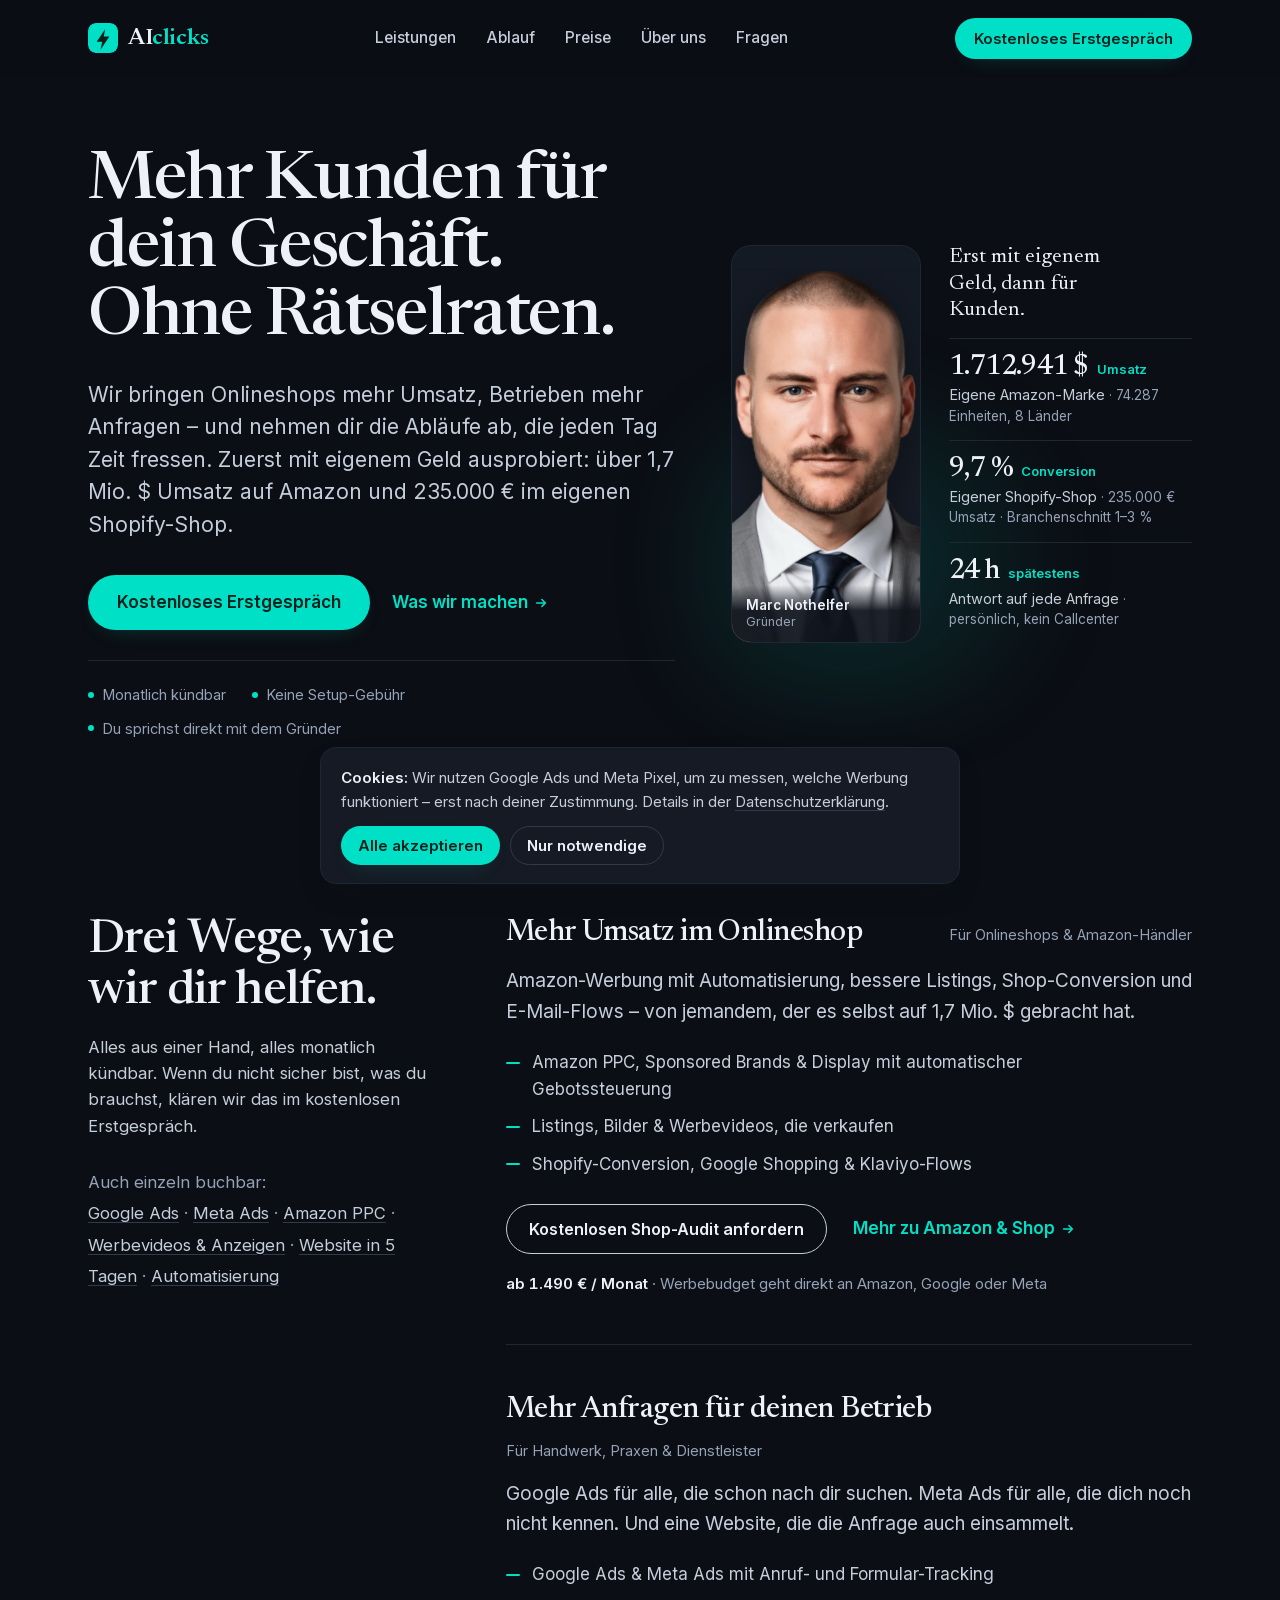
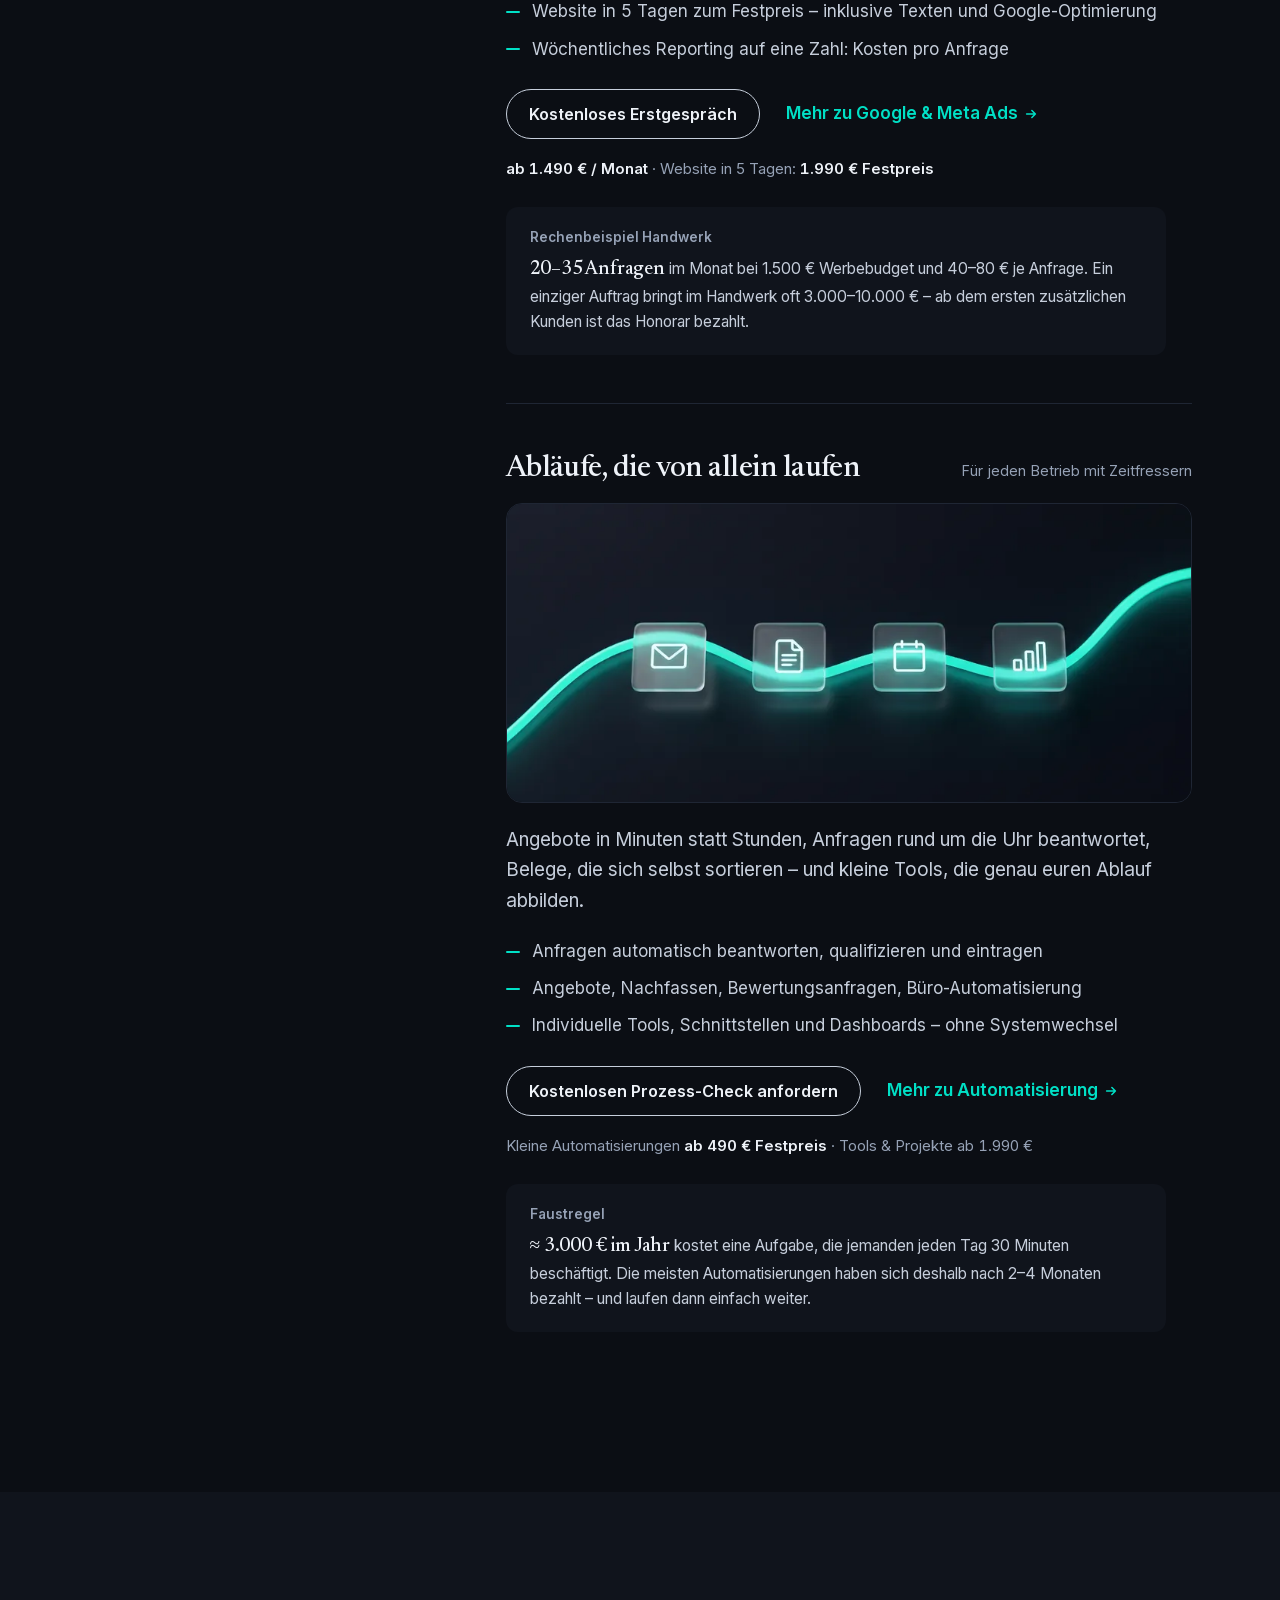
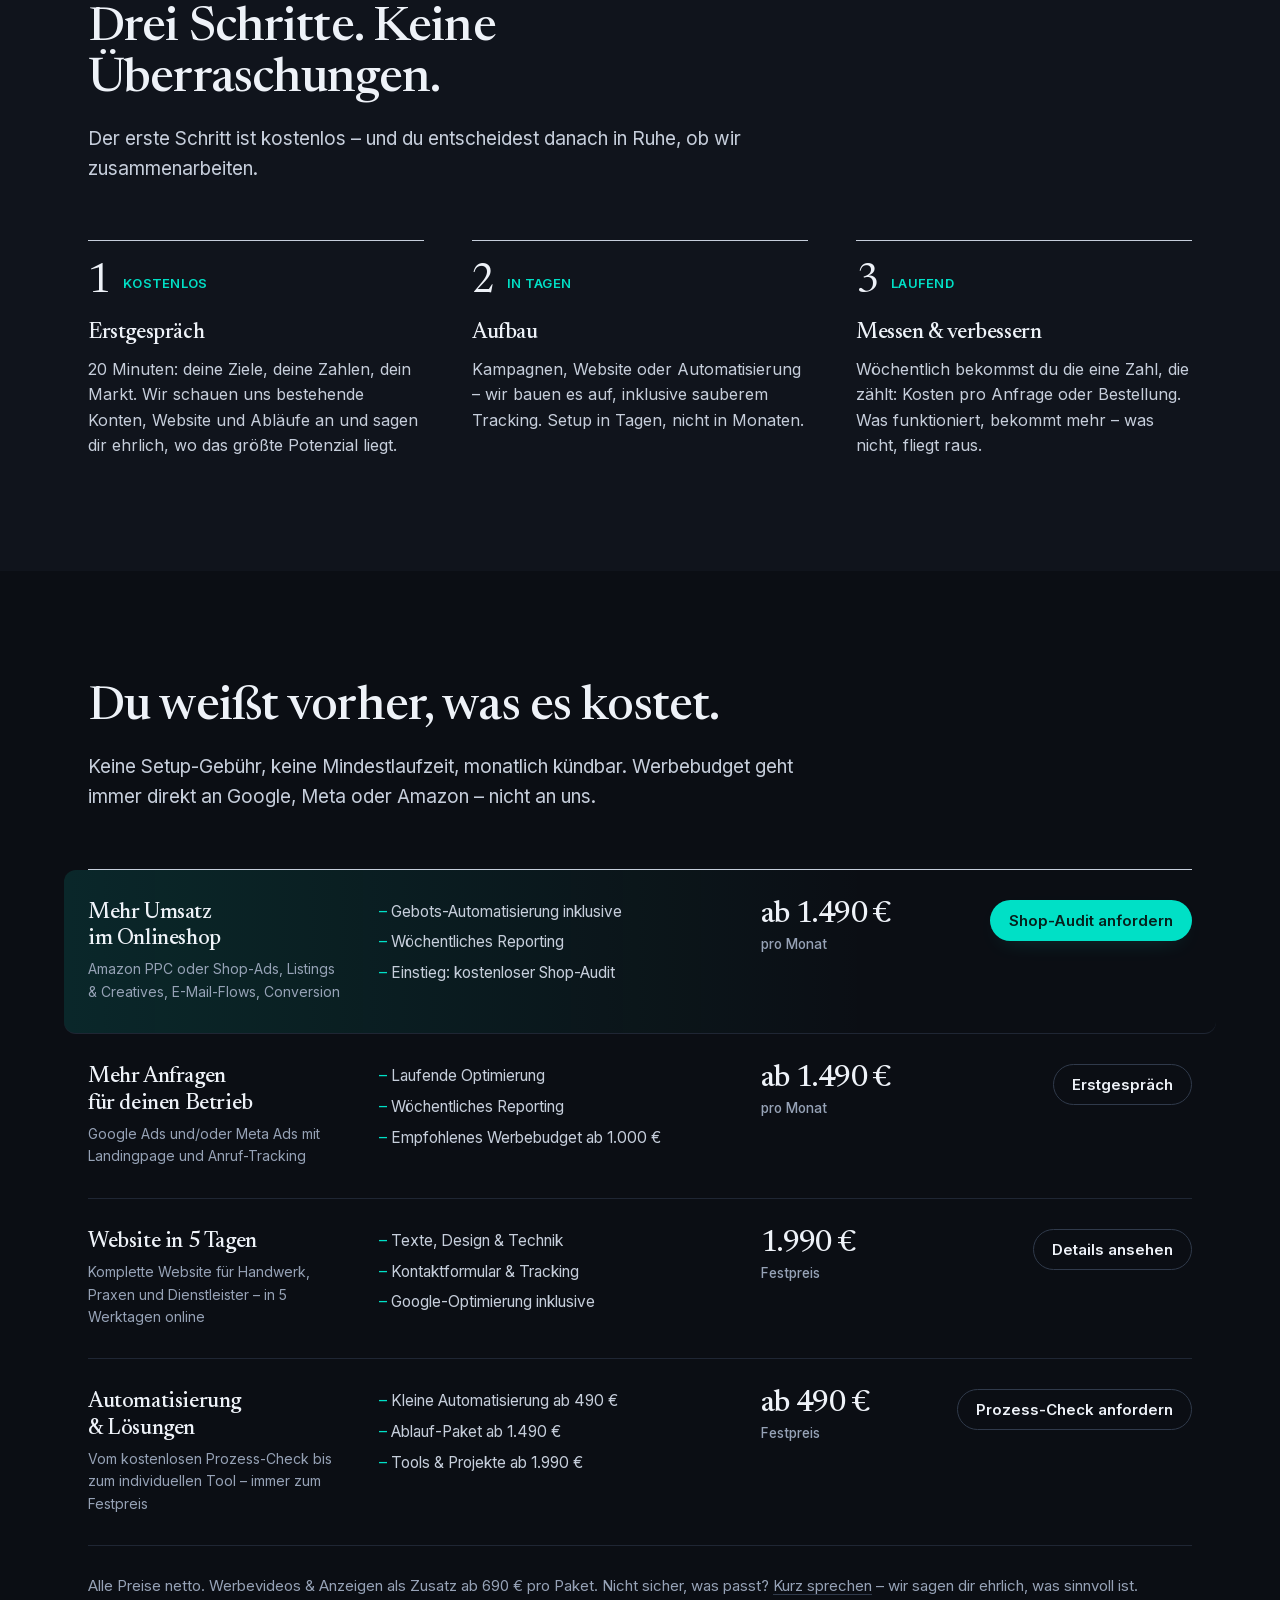
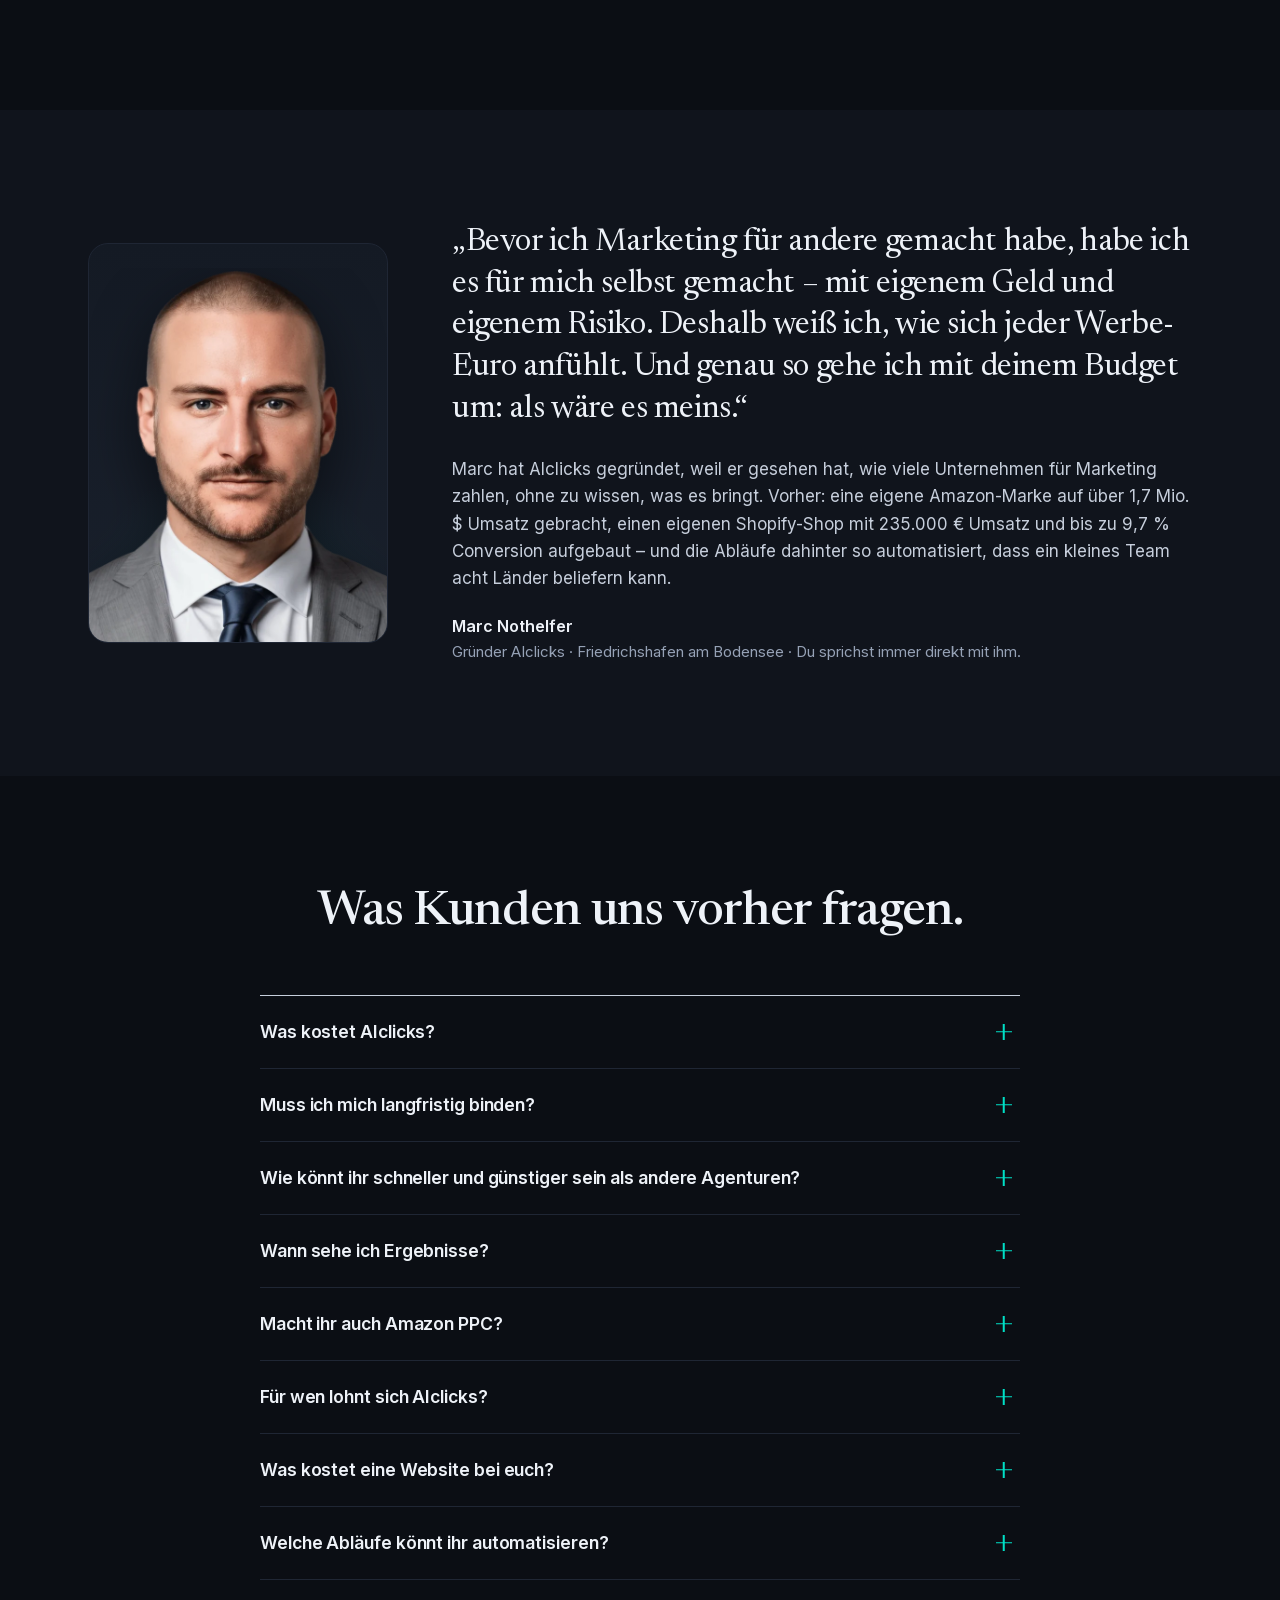
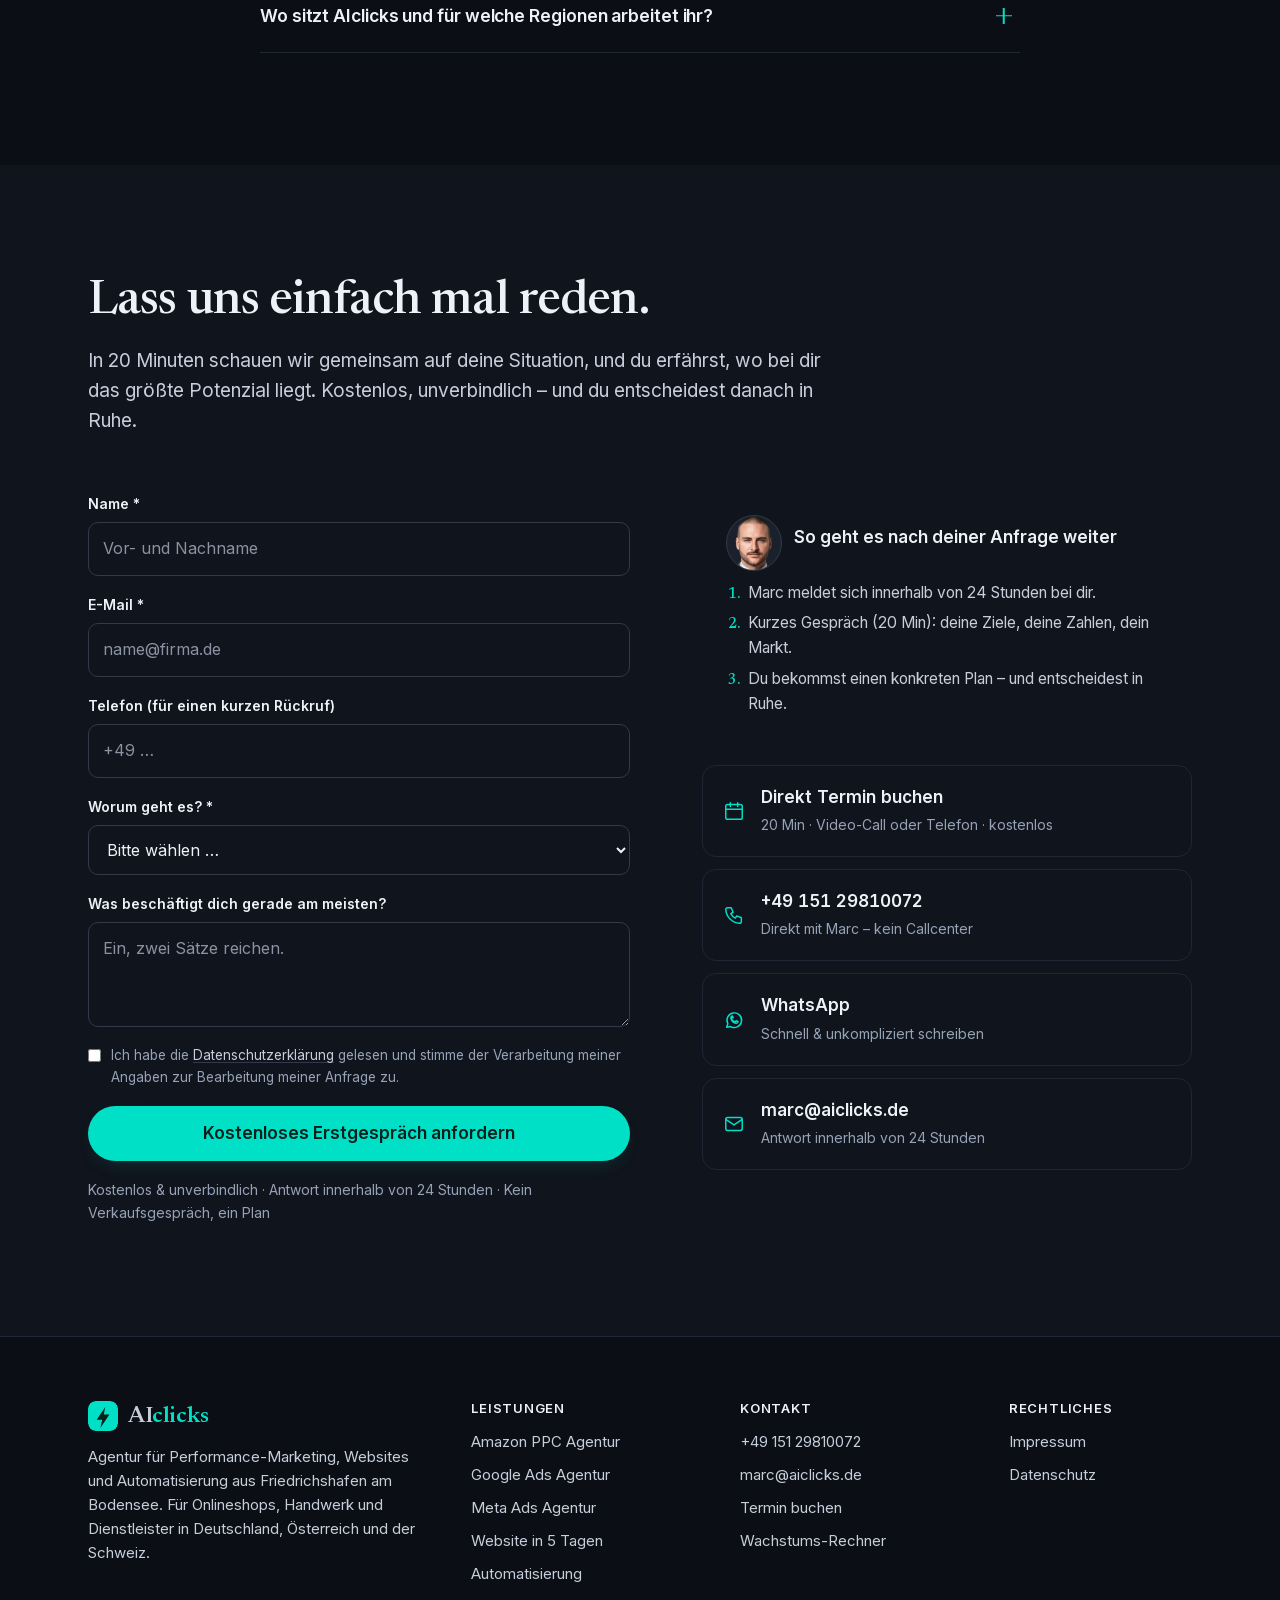
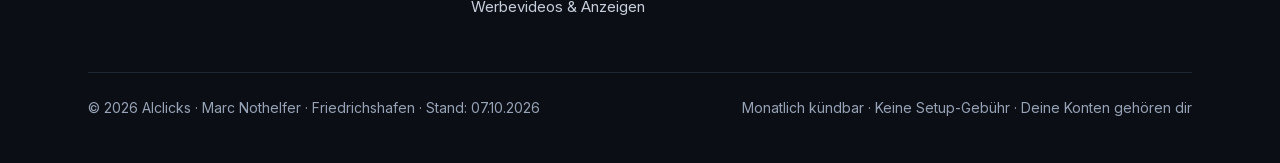
==== index.html @ dfacdb21 "Headline-Schrift: Newsreader statt Fraunces (ruhigere f/j/ä-Formen), selbst gehostet" ====
<!DOCTYPE html>
<html lang="de">
<head>
<meta charset="UTF-8">
<meta name="viewport" content="width=device-width, initial-scale=1.0">
<title>Performance Marketing &amp; Google Ads Agentur Bodensee | AIclicks</title>
<meta name="description" content="Mehr Umsatz im Onlineshop, mehr Anfragen für Dienstleister, Abläufe automatisiert: Google Ads, Meta Ads, Amazon PPC, Websites &amp; Automatisierung aus Friedrichshafen.">
<meta name="author" content="Marc Nothelfer – AIclicks">
<meta name="robots" content="index, follow, max-image-preview:large, max-snippet:-1, max-video-preview:-1">
<meta name="theme-color" content="#0b0e14">
<link rel="canonical" href="https://aiclicks.de/">
<link rel="icon" href="/icon.svg" type="image/svg+xml">
<link rel="alternate" type="text/plain" href="https://aiclicks.de/llms.txt" title="LLM-Kontext">
<meta name="geo.region" content="DE-BW">
<meta name="geo.placename" content="Friedrichshafen">
<meta property="og:title" content="AIclicks – Mehr Kunden für dein Geschäft. Ohne Rätselraten.">
<meta property="og:description" content="Mehr Umsatz im Onlineshop, mehr Anfragen für deinen Betrieb, Abläufe die von selbst laufen – Google Ads, Meta Ads, Amazon PPC, Websites & Automatisierung aus Friedrichshafen. Monatlich kündbar.">
<meta property="og:type" content="website">
<meta property="og:url" content="https://aiclicks.de/">
<meta property="og:site_name" content="AIclicks">
<meta property="og:locale" content="de_DE">
<meta property="og:image" content="https://aiclicks.de/og-image.jpg">
<meta property="og:image:width" content="1200">
<meta property="og:image:height" content="630">
<meta property="og:image:alt" content="AIclicks – Performance-Marketing-Agentur am Bodensee">
<meta name="twitter:card" content="summary_large_image">
<meta name="twitter:title" content="AIclicks – Mehr Kunden für dein Geschäft. Ohne Rätselraten.">
<meta name="twitter:description" content="Mehr Umsatz im Onlineshop, mehr Anfragen für deinen Betrieb, Abläufe die von selbst laufen – Google Ads, Meta Ads, Amazon PPC, Websites & Automatisierung aus Friedrichshafen. Monatlich kündbar.">
<meta name="twitter:image" content="https://aiclicks.de/og-image.jpg">
<link rel="preload" href="/fonts/newsreader-var.woff2" as="font" type="font/woff2" crossorigin>
<link rel="preload" href="/fonts/inter-var.woff2" as="font" type="font/woff2" crossorigin>
<link rel="stylesheet" href="/styles.css">
<link rel="preconnect" href="https://www.googletagmanager.com" crossorigin>
<script type="application/ld+json">
{
  "@context": "https://schema.org",
  "@graph": [
    {
      "@type": ["ProfessionalService", "LocalBusiness"],
      "@id": "https://aiclicks.de/#organization",
      "name": "AIclicks",
      "alternateName": "AIclicks Performance Marketing",
      "description": "Performance-Marketing-Agentur in Friedrichshafen am Bodensee: Google Ads, Meta Ads, Amazon PPC, Websites zum Festpreis, Werbevideos, E-Mail-Marketing und Prozessautomatisierung für Onlineshops, Handwerk, Dienstleister und Mittelstand.",
      "url": "https://aiclicks.de/",
      "logo": { "@type": "ImageObject", "url": "https://aiclicks.de/logo.svg" },
      "image": "https://aiclicks.de/og-image.jpg",
      "telephone": "+49 151 29810072",
      "email": "marc@aiclicks.de",
      "priceRange": "490 € – 2.900 €+",
      "currenciesAccepted": "EUR",
      "paymentAccepted": "Rechnung, Überweisung",
      "foundingDate": "2026",
      "founder": { "@id": "https://aiclicks.de/#marc" },
      "employee": { "@id": "https://aiclicks.de/#marc" },
      "address": {
        "@type": "PostalAddress",
        "addressLocality": "Friedrichshafen",
        "addressRegion": "Baden-Württemberg",
        "addressCountry": "DE"
      },
      "geo": { "@type": "GeoCoordinates", "latitude": 47.6543, "longitude": 9.4795 },
      "areaServed": [
        { "@type": "City", "name": "Friedrichshafen" },
        { "@type": "City", "name": "Ravensburg" },
        { "@type": "City", "name": "Konstanz" },
        { "@type": "City", "name": "Lindau" },
        { "@type": "City", "name": "Überlingen" },
        { "@type": "AdministrativeArea", "name": "Bodenseekreis" },
        { "@type": "Country", "name": "Deutschland" },
        { "@type": "Country", "name": "Österreich" },
        { "@type": "Country", "name": "Schweiz" }
      ],
      "knowsLanguage": ["de", "en"],
      "knowsAbout": ["Google Ads", "Meta Ads", "Facebook Ads", "Instagram Ads", "Amazon PPC", "Amazon Advertising", "Werbevideos", "Performance Marketing", "Prozessautomatisierung", "Webentwicklung", "E-Mail-Marketing", "Klaviyo", "Conversion-Optimierung", "Marketing-Automatisierung", "Landingpages", "Shopify"],
      "hasOfferCatalog": {
        "@type": "OfferCatalog",
        "name": "Leistungen & Preise",
        "itemListElement": [
          { "@type": "Offer", "name": "Mehr Umsatz im Onlineshop – Amazon PPC, Listings, Creatives, E-Mail-Flows", "url": "https://aiclicks.de/amazon-ppc-agentur.html", "price": "1490", "priceCurrency": "EUR", "priceSpecification": { "@type": "UnitPriceSpecification", "price": "1490", "priceCurrency": "EUR", "unitText": "Monat", "minPrice": "1490" }, "itemOffered": { "@type": "Service", "name": "E-Commerce-Wachstum (Amazon & Shopify)", "serviceType": "E-Commerce Marketing" } },
          { "@type": "Offer", "name": "Mehr Anfragen für Dienstleister – Google Ads & Meta Ads", "url": "https://aiclicks.de/google-ads-agentur-bodensee.html", "price": "1490", "priceCurrency": "EUR", "priceSpecification": { "@type": "UnitPriceSpecification", "price": "1490", "priceCurrency": "EUR", "unitText": "Monat", "minPrice": "1490" }, "itemOffered": { "@type": "Service", "name": "Ads Management", "serviceType": "Paid Advertising Management" } },
          { "@type": "Offer", "name": "Website in 5 Tagen", "url": "https://aiclicks.de/website-in-5-tagen.html", "price": "1990", "priceCurrency": "EUR", "itemOffered": { "@type": "Service", "name": "Website-Erstellung zum Festpreis", "serviceType": "Web Design" } },
          { "@type": "Offer", "name": "Automatisierung & individuelle Lösungen", "url": "https://aiclicks.de/automatisierung.html", "price": "490", "priceCurrency": "EUR", "priceSpecification": { "@type": "UnitPriceSpecification", "price": "490", "priceCurrency": "EUR", "unitText": "Projekt", "minPrice": "490" }, "itemOffered": { "@type": "Service", "name": "Prozessautomatisierung & individuelle Tools", "serviceType": "Business Process Automation" } },
          { "@type": "Offer", "name": "Werbevideos & Anzeigen", "url": "https://aiclicks.de/ki-werbevideos.html", "price": "690", "priceCurrency": "EUR", "priceSpecification": { "@type": "UnitPriceSpecification", "price": "690", "priceCurrency": "EUR", "unitText": "Paket", "minPrice": "690" }, "itemOffered": { "@type": "Service", "name": "Werbevideos & Ad Creatives", "serviceType": "Ad Creative Production" } }
        ]
      },
      "makesOffer": [
        { "@type": "Offer", "itemOffered": { "@type": "Service", "name": "Google Ads Agentur", "url": "https://aiclicks.de/google-ads-agentur-bodensee.html" } },
        { "@type": "Offer", "itemOffered": { "@type": "Service", "name": "Meta Ads Agentur (Facebook & Instagram)", "url": "https://aiclicks.de/meta-ads-agentur.html" } },
        { "@type": "Offer", "itemOffered": { "@type": "Service", "name": "Amazon PPC Agentur", "url": "https://aiclicks.de/amazon-ppc-agentur.html" } },
        { "@type": "Offer", "itemOffered": { "@type": "Service", "name": "Werbevideos & Anzeigen", "url": "https://aiclicks.de/ki-werbevideos.html" } },
        { "@type": "Offer", "itemOffered": { "@type": "Service", "name": "Website in 5 Tagen", "url": "https://aiclicks.de/website-in-5-tagen.html" } },
        { "@type": "Offer", "itemOffered": { "@type": "Service", "name": "Automatisierung & individuelle Lösungen", "url": "https://aiclicks.de/automatisierung.html" } }
      ]
    },
    {
      "@type": "Person",
      "@id": "https://aiclicks.de/#marc",
      "name": "Marc Nothelfer",
      "jobTitle": "Gründer & Performance-Marketing-Stratege",
      "worksFor": { "@id": "https://aiclicks.de/#organization" },
      "image": "https://aiclicks.de/marc-nothelfer.webp",
      "email": "marc@aiclicks.de",
      "telephone": "+49 151 29810072",
      "url": "https://aiclicks.de/#ueber",
      "knowsAbout": ["Google Ads", "Meta Ads", "Amazon PPC", "E-Commerce", "Shopify", "Klaviyo", "Werbevideos", "Automatisierung", "Einkauf & Verhandlung"],
      "description": "Gründer von AIclicks. Hat mit eigenem Geld eine Amazon-Marke auf über 1,7 Mio. $ Umsatz und einen Shopify-Shop mit bis zu 9,7 % Conversion-Rate aufgebaut, bevor er Performance Marketing für Kunden anbot."
    },
    {
      "@type": "WebSite",
      "@id": "https://aiclicks.de/#website",
      "url": "https://aiclicks.de/",
      "name": "AIclicks",
      "inLanguage": "de-DE",
      "publisher": { "@id": "https://aiclicks.de/#organization" }
    },
    {
      "@type": "WebPage",
      "@id": "https://aiclicks.de/#webpage",
      "url": "https://aiclicks.de/",
      "name": "Performance Marketing & Google Ads Agentur Bodensee | AIclicks",
      "isPartOf": { "@id": "https://aiclicks.de/#website" },
      "about": { "@id": "https://aiclicks.de/#organization" },
      "inLanguage": "de-DE",
      "dateModified": "2026-10-07",
      "primaryImageOfPage": { "@type": "ImageObject", "url": "https://aiclicks.de/og-image.jpg" }
    },
    {
      "@type": "FAQPage",
      "@id": "https://aiclicks.de/#faq",
      "mainEntity": [
        { "@type": "Question", "name": "Was kostet AIclicks?", "acceptedAnswer": { "@type": "Answer", "text": "Mehr Umsatz im Onlineshop und Mehr Anfragen für Dienstleister jeweils ab 1.490 € pro Monat, Website in 5 Tagen 1.990 € Festpreis, Automatisierungen ab 490 € Festpreis, Werbevideos & Anzeigen ab 690 € pro Paket. Werbebudget geht direkt an Google, Meta oder Amazon. Keine Setup-Gebühr, keine Mindestlaufzeit." } },
        { "@type": "Question", "name": "Muss ich mich langfristig binden?", "acceptedAnswer": { "@type": "Answer", "text": "Nein. Alle Pakete sind monatlich kündbar – ohne Setup-Gebühr und ohne Kleingedrucktes." } },
        { "@type": "Question", "name": "Was kostet eine Website bei AIclicks?", "acceptedAnswer": { "@type": "Answer", "text": "Eine komplette Website für Handwerk und Dienstleister kostet 1.990 € Festpreis und ist in 5 Werktagen online – inklusive Texten, Kontaktformular, Tracking, SEO-Grundlagen, Google-Unternehmensprofil und Rechtstexten." } },
        { "@type": "Question", "name": "Welche Abläufe kann AIclicks automatisieren?", "acceptedAnswer": { "@type": "Answer", "text": "Anfragen automatisch beantworten und qualifizieren (Website, WhatsApp, Telefon), Angebote aus Vorlagen erstellen, Follow-ups und Bewertungsanfragen versenden, Belege und Rechnungen sortieren, Berichte automatisch erstellen sowie individuelle kleine Tools wie Preisrechner. Kleine Automatisierungen ab 490 € Festpreis, Tools und Projekte ab 1.990 €." } },
        { "@type": "Question", "name": "Wann sehe ich Ergebnisse?", "acceptedAnswer": { "@type": "Answer", "text": "Erste Daten gibt es schon nach wenigen Tagen, belastbare Ergebnisse meist nach 30 bis 90 Tagen. Im kostenlosen Erstgespräch sagen wir vorab ehrlich, was im konkreten Fall realistisch ist." } },
        { "@type": "Question", "name": "Macht ihr auch Amazon PPC?", "acceptedAnswer": { "@type": "Answer", "text": "Ja. Amazon Ads (Sponsored Products, Sponsored Brands, Sponsored Display) sind eine Kernkompetenz. Die eigene Amazon-Marke wurde mit datengetriebener PPC-Steuerung auf über 1,7 Mio. $ Umsatz in 8 Marktplätzen skaliert." } },
        { "@type": "Question", "name": "Für wen lohnt sich AIclicks?", "acceptedAnswer": { "@type": "Answer", "text": "Für Mittelstand, Handwerk, Dienstleister und Onlineshops ab etwa 1.000 € Marketing-Budget pro Monat, die planbar mehr Anfragen oder Bestellungen wollen." } },
        { "@type": "Question", "name": "Wo sitzt AIclicks und für welche Regionen arbeitet ihr?", "acceptedAnswer": { "@type": "Answer", "text": "AIclicks sitzt in Friedrichshafen am Bodensee (Baden-Württemberg). Kunden aus Friedrichshafen, Ravensburg, Konstanz, Lindau und dem Bodenseekreis betreuen wir auch vor Ort; deutschlandweit sowie in Österreich und der Schweiz arbeiten wir remote per Video-Call." } }
      ]
    }
  ]
}
</script>
<script>document.documentElement.classList.add('js')</script>
<!-- Google Consent Mode v2 (Default: alles abgelehnt) + Google Ads Tag -->
<script>
window.dataLayer=window.dataLayer||[];function gtag(){dataLayer.push(arguments);}
gtag('consent','default',{ad_storage:'denied',ad_user_data:'denied',ad_personalization:'denied',analytics_storage:'denied'});
gtag('js',new Date());gtag('config','AW-304314047');
</script>
<script async src="https://www.googletagmanager.com/gtag/js?id=AW-304314047"></script>
<!-- Meta Pixel: wird erst nach Marketing-Consent geladen -->
<script>
function loadFbq(){if(window.fbq)return;!function(f,b,e,v,n,t,s){if(f.fbq)return;n=f.fbq=function(){n.callMethod?
n.callMethod.apply(n,arguments):n.queue.push(arguments)};if(!f._fbq)f._fbq=n;
n.push=n;n.loaded=!0;n.version='2.0';n.queue=[];t=b.createElement(e);t.async=!0;
t.src=v;s=b.getElementsByTagName(e)[0];s.parentNode.insertBefore(t,s)}(window,document,'script','https://connect.facebook.net/en_US/fbevents.js');}
</script>
</head>
<body>
<a class="skip-link" href="#main">Zum Inhalt springen</a>

<header id="top">
  <div class="wrap nav">
    <a class="brand" href="/"><img src="/icon.svg" alt="" width="30" height="30"><span>AI<b>clicks</b></span></a>
    <nav id="navlinks" aria-label="Hauptnavigation">
      <a href="#leistungen">Leistungen</a>
      <a href="#ablauf">Ablauf</a>
      <a href="#preise">Preise</a>
      <a href="#ueber">Über uns</a>
      <a href="#faq">Fragen</a>
    </nav>
    <div class="nav-right">
      <a href="#kontakt" class="btn">Kostenloses Erstgespräch</a>
      <button class="menu-btn" id="menuBtn" aria-label="Menü öffnen" aria-expanded="false" aria-controls="navlinks">Menü</button>
    </div>
  </div>
</header>

<main id="main">

<!-- HERO -->
<section class="hero">
  <div class="wrap hero-grid">
    <div>
      <h1 class="rise" style="--i:0">Mehr Kunden für dein Geschäft. Ohne Rätselraten.</h1>
      <p class="lead rise" style="--i:1">Wir bringen Onlineshops mehr Umsatz, Betrieben mehr Anfragen – und nehmen dir die Abläufe ab, die jeden Tag Zeit fressen. Zuerst mit eigenem Geld ausprobiert: über 1,7 Mio. $ Umsatz auf Amazon und 235.000 € im eigenen Shopify-Shop.</p>
      <div class="cta-row rise" style="--i:2">
        <a href="#kontakt" class="btn lg">Kostenloses Erstgespräch</a>
        <a href="#leistungen" class="link">Was wir machen</a>
      </div>
      <div class="trust rise" style="--i:3"><span>Monatlich kündbar</span><span>Keine Setup-Gebühr</span><span>Du sprichst direkt mit dem Gründer</span></div>
    </div>
    <div class="hero-side rise" style="--i:2">
      <figure class="portrait hero-portrait">
        <img src="/marc-cutout-m.webp" srcset="/marc-cutout-m.webp 640w, /marc-cutout.webp 1024w" sizes="(max-width: 640px) 40vw, 220px" alt="Marc Nothelfer, Gründer von AIclicks" width="640" height="894" fetchpriority="high" decoding="async">
        <figcaption><b>Marc Nothelfer</b>Gründer</figcaption>
      </figure>
      <div class="hero-ledger">
        <p class="hl-intro">Erst mit eigenem Geld, dann für Kunden.</p>
        <dl>
          <div><dt>Eigene Amazon-Marke<small>74.287 Einheiten, 8 Länder</small></dt><dd>1.712.941 $<small>Umsatz</small></dd></div>
          <div><dt>Eigener Shopify-Shop<small>235.000 € Umsatz · Branchenschnitt 1–3 %</small></dt><dd>9,7 %<small>Conversion</small></dd></div>
          <div><dt>Antwort auf jede Anfrage<small>persönlich, kein Callcenter</small></dt><dd>24 h<small>spätestens</small></dd></div>
        </dl>
      </div>
    </div>
  </div>
</section>

<!-- LEISTUNGEN -->
<section id="leistungen">
  <div class="wrap offers">
    <div class="offers-head">
      <h2>Drei Wege, wie wir dir helfen.</h2>
      <p>Alles aus einer Hand, alles monatlich kündbar. Wenn du nicht sicher bist, was du brauchst, klären wir das im kostenlosen Erstgespräch.</p>
      <p class="fine">Auch einzeln buchbar:<br><a href="/google-ads-agentur-bodensee.html">Google Ads</a> · <a href="/meta-ads-agentur.html">Meta Ads</a> · <a href="/amazon-ppc-agentur.html">Amazon PPC</a> · <a href="/ki-werbevideos.html">Werbevideos &amp; Anzeigen</a> · <a href="/website-in-5-tagen.html">Website in 5 Tagen</a> · <a href="/automatisierung.html">Automatisierung</a></p>
    </div>
    <div class="offer-list">

      <article class="offer">
        <div class="offer-top"><h3>Mehr Umsatz im Onlineshop</h3><span class="who">Für Onlineshops &amp; Amazon-Händler</span></div>
        <p>Amazon-Werbung mit Automatisierung, bessere Listings, Shop-Conversion und E-Mail-Flows – von jemandem, der es selbst auf 1,7 Mio. $ gebracht hat.</p>
        <ul class="checks">
          <li>Amazon PPC, Sponsored Brands &amp; Display mit automatischer Gebotssteuerung</li>
          <li>Listings, Bilder &amp; Werbevideos, die verkaufen</li>
          <li>Shopify-Conversion, Google Shopping &amp; Klaviyo-Flows</li>
        </ul>
        <div class="offer-foot">
          <a href="#kontakt" class="btn ghost">Kostenlosen Shop-Audit anfordern</a>
          <a href="/amazon-ppc-agentur.html" class="link">Mehr zu Amazon &amp; Shop</a>
          <span class="price"><b>ab 1.490 € / Monat</b> · Werbebudget geht direkt an Amazon, Google oder Meta</span>
        </div>
      </article>

      <article class="offer">
        <div class="offer-top"><h3>Mehr Anfragen für deinen Betrieb</h3><span class="who">Für Handwerk, Praxen &amp; Dienstleister</span></div>
        <p>Google Ads für alle, die schon nach dir suchen. Meta Ads für alle, die dich noch nicht kennen. Und eine Website, die die Anfrage auch einsammelt.</p>
        <ul class="checks">
          <li>Google Ads &amp; Meta Ads mit Anruf- und Formular-Tracking</li>
          <li>Website in 5 Tagen zum Festpreis – inklusive Texten und Google-Optimierung</li>
          <li>Wöchentliches Reporting auf eine Zahl: Kosten pro Anfrage</li>
        </ul>
        <div class="offer-foot">
          <a href="#kontakt" class="btn ghost">Kostenloses Erstgespräch</a>
          <a href="/google-ads-agentur-bodensee.html" class="link">Mehr zu Google &amp; Meta Ads</a>
          <span class="price"><b>ab 1.490 € / Monat</b> · Website in 5 Tagen: <b>1.990 € Festpreis</b></span>
        </div>
        <aside class="note"><b>Rechenbeispiel Handwerk</b><p><strong>20–35 Anfragen</strong> im Monat bei 1.500 € Werbebudget und 40–80 € je Anfrage. Ein einziger Auftrag bringt im Handwerk oft 3.000–10.000 € – ab dem ersten zusätzlichen Kunden ist das Honorar bezahlt.</p></aside>
      </article>

      <article class="offer">
        <div class="offer-top"><h3>Abläufe, die von allein laufen</h3><span class="who">Für jeden Betrieb mit Zeitfressern</span></div>
        <figure class="offer-visual"><img src="/automation-flow-m.webp" srcset="/automation-flow-m.webp 900w, /automation-flow.webp 1600w" sizes="(max-width: 1024px) 100vw, 700px" width="1600" height="893" alt="Anfragen, Dokumente, Termine und Zahlen laufen automatisch durch einen Ablauf" loading="lazy" decoding="async"></figure>
        <p>Angebote in Minuten statt Stunden, Anfragen rund um die Uhr beantwortet, Belege, die sich selbst sortieren – und kleine Tools, die genau euren Ablauf abbilden.</p>
        <ul class="checks">
          <li>Anfragen automatisch beantworten, qualifizieren und eintragen</li>
          <li>Angebote, Nachfassen, Bewertungsanfragen, Büro-Automatisierung</li>
          <li>Individuelle Tools, Schnittstellen und Dashboards – ohne Systemwechsel</li>
        </ul>
        <div class="offer-foot">
          <a href="#kontakt" class="btn ghost">Kostenlosen Prozess-Check anfordern</a>
          <a href="/automatisierung.html" class="link">Mehr zu Automatisierung</a>
          <span class="price">Kleine Automatisierungen <b>ab 490 € Festpreis</b> · Tools &amp; Projekte ab 1.990 €</span>
        </div>
        <aside class="note"><b>Faustregel</b><p><strong>≈ 3.000 € im Jahr</strong> kostet eine Aufgabe, die jemanden jeden Tag 30 Minuten beschäftigt. Die meisten Automatisierungen haben sich deshalb nach 2–4 Monaten bezahlt – und laufen dann einfach weiter.</p></aside>
      </article>

    </div>
  </div>
</section>

<!-- ABLAUF -->
<section id="ablauf" class="soft">
  <div class="wrap">
    <div class="section-head">
      <h2>Drei Schritte. Keine Überraschungen.</h2>
      <p>Der erste Schritt ist kostenlos – und du entscheidest danach in Ruhe, ob wir zusammenarbeiten.</p>
    </div>
    <div class="steps">
      <div class="step"><div class="no">1<small>KOSTENLOS</small></div><h3>Erstgespräch</h3><p>20 Minuten: deine Ziele, deine Zahlen, dein Markt. Wir schauen uns bestehende Konten, Website und Abläufe an und sagen dir ehrlich, wo das größte Potenzial liegt.</p></div>
      <div class="step"><div class="no">2<small>IN TAGEN</small></div><h3>Aufbau</h3><p>Kampagnen, Website oder Automatisierung – wir bauen es auf, inklusive sauberem Tracking. Setup in Tagen, nicht in Monaten.</p></div>
      <div class="step"><div class="no">3<small>LAUFEND</small></div><h3>Messen &amp; verbessern</h3><p>Wöchentlich bekommst du die eine Zahl, die zählt: Kosten pro Anfrage oder Bestellung. Was funktioniert, bekommt mehr – was nicht, fliegt raus.</p></div>
    </div>
  </div>
</section>

<!-- PREISE -->
<section id="preise">
  <div class="wrap">
    <div class="section-head">
      <h2>Du weißt vorher, was es kostet.</h2>
      <p>Keine Setup-Gebühr, keine Mindestlaufzeit, monatlich kündbar. Werbebudget geht immer direkt an Google, Meta oder Amazon – nicht an uns.</p>
    </div>
    <div class="price-table">
      <div class="price-row featured">
        <div><h3>Mehr Umsatz im Onlineshop</h3><div class="for">Amazon PPC oder Shop-Ads, Listings &amp; Creatives, E-Mail-Flows, Conversion</div></div>
        <ul><li>Gebots-Automatisierung inklusive</li><li>Wöchentliches Reporting</li><li>Einstieg: kostenloser Shop-Audit</li></ul>
        <div class="amount">ab 1.490 €<small>pro Monat</small></div>
        <div class="act"><a href="#kontakt" class="btn">Shop-Audit anfordern</a></div>
      </div>
      <div class="price-row">
        <div><h3>Mehr Anfragen für deinen Betrieb</h3><div class="for">Google Ads und/oder Meta Ads mit Landingpage und Anruf-Tracking</div></div>
        <ul><li>Laufende Optimierung</li><li>Wöchentliches Reporting</li><li>Empfohlenes Werbebudget ab 1.000 €</li></ul>
        <div class="amount">ab 1.490 €<small>pro Monat</small></div>
        <div class="act"><a href="#kontakt" class="btn secondary">Erstgespräch</a></div>
      </div>
      <div class="price-row">
        <div><h3>Website in 5 Tagen</h3><div class="for">Komplette Website für Handwerk, Praxen und Dienstleister – in 5 Werktagen online</div></div>
        <ul><li>Texte, Design &amp; Technik</li><li>Kontaktformular &amp; Tracking</li><li>Google-Optimierung inklusive</li></ul>
        <div class="amount">1.990 €<small>Festpreis</small></div>
        <div class="act"><a href="/website-in-5-tagen.html" class="btn secondary">Details ansehen</a></div>
      </div>
      <div class="price-row">
        <div><h3>Automatisierung &amp; Lösungen</h3><div class="for">Vom kostenlosen Prozess-Check bis zum individuellen Tool – immer zum Festpreis</div></div>
        <ul><li>Kleine Automatisierung ab 490 €</li><li>Ablauf-Paket ab 1.490 €</li><li>Tools &amp; Projekte ab 1.990 €</li></ul>
        <div class="amount">ab 490 €<small>Festpreis</small></div>
        <div class="act"><a href="#kontakt" class="btn secondary">Prozess-Check anfordern</a></div>
      </div>
    </div>
    <p class="pricing-note">Alle Preise netto. Werbevideos &amp; Anzeigen als Zusatz ab 690 € pro Paket. Nicht sicher, was passt? <a href="#kontakt">Kurz sprechen</a> – wir sagen dir ehrlich, was sinnvoll ist.</p>
  </div>
</section>

<!-- GRÜNDER -->
<section id="ueber" class="soft">
  <div class="wrap founder">
    <div class="portrait"><img src="/marc-cutout-m.webp" alt="Marc Nothelfer, Gründer von AIclicks" width="640" height="894" loading="lazy" decoding="async"></div>
    <div>
      <blockquote>Bevor ich Marketing für andere gemacht habe, habe ich es für mich selbst gemacht – mit eigenem Geld und eigenem Risiko. Deshalb weiß ich, wie sich jeder Werbe-Euro anfühlt. Und genau so gehe ich mit deinem Budget um: als wäre es meins.</blockquote>
      <p>Marc hat AIclicks gegründet, weil er gesehen hat, wie viele Unternehmen für Marketing zahlen, ohne zu wissen, was es bringt. Vorher: eine eigene Amazon-Marke auf über 1,7 Mio. $ Umsatz gebracht, einen eigenen Shopify-Shop mit 235.000 € Umsatz und bis zu 9,7 % Conversion aufgebaut – und die Abläufe dahinter so automatisiert, dass ein kleines Team acht Länder beliefern kann.</p>
      <p class="sig"><b>Marc Nothelfer</b>Gründer AIclicks · Friedrichshafen am Bodensee · Du sprichst immer direkt mit ihm.</p>
    </div>
  </div>
</section>

<!-- FAQ -->
<section id="faq">
  <div class="wrap">
    <div class="section-head center">
      <h2>Was Kunden uns vorher fragen.</h2>
    </div>
    <div class="faq">
      <details class="faqit"><summary>Was kostet AIclicks?</summary><div class="ans">„Mehr Umsatz im Onlineshop“ und „Mehr Anfragen für deinen Betrieb“ jeweils ab 1.490 € im Monat, die Website in 5 Tagen 1.990 € Festpreis, Automatisierungen ab 490 € Festpreis, Werbevideos &amp; Anzeigen ab 690 € pro Paket. Dein Werbebudget geht direkt an Google, Meta oder Amazon. Keine Setup-Gebühr, keine versteckten Kosten – im Erstgespräch sagen wir dir vorher, was für dich sinnvoll ist.</div></details>
      <details class="faqit"><summary>Muss ich mich langfristig binden?</summary><div class="ans">Nein. Alle Pakete sind monatlich kündbar – ohne Setup-Gebühr und ohne Kleingedrucktes.</div></details>
      <details class="faqit"><summary>Wie könnt ihr schneller und günstiger sein als andere Agenturen?</summary><div class="ans">Weil wir Produktion und Routine konsequent automatisieren – Werbevideos, Anzeigen-Varianten, Texte, Reporting – und selbst zwei Marken betreiben, an denen wir jede Methode zuerst testen. Die Zeit, die wir dadurch sparen, steckt in Strategie und Optimierung. Du merkst es an einem: bessere Zahlen, schneller.</div></details>
      <details class="faqit"><summary>Wann sehe ich Ergebnisse?</summary><div class="ans">Erste Daten siehst du schon nach wenigen Tagen, belastbare Ergebnisse meist nach 30–90 Tagen. Im Erstgespräch sagen wir dir ehrlich, was in deinem Fall realistisch ist – ohne Pauschalversprechen.</div></details>
      <details class="faqit"><summary>Macht ihr auch Amazon PPC?</summary><div class="ans">Ja – Amazon Ads sind eine unserer Kernkompetenzen. Wir haben unsere eigene Amazon-Marke mit datengetriebener PPC-Steuerung auf über 1,7 Mio. $ skaliert und setzen genau dieses Wissen für dich ein.</div></details>
      <details class="faqit"><summary>Für wen lohnt sich AIclicks?</summary><div class="ans">Für Mittelstand, Handwerk, Dienstleister und Onlineshops ab etwa 1.000 € Marketing-Budget im Monat, die planbar mehr Kunden wollen. Wenn du vor allem den günstigsten Anbieter suchst, sind wir wahrscheinlich nicht die richtige Wahl – und sagen dir das auch ehrlich.</div></details>
      <details class="faqit"><summary>Was kostet eine Website bei euch?</summary><div class="ans">Eine komplette Website für Handwerk und Dienstleister kostet 1.990 € Festpreis und ist in 5 Werktagen online – inklusive Texten, Kontaktformular, Tracking, SEO-Grundlagen, Google-Unternehmensprofil und Rechtstexten. Größere Seiten oder Shops kalkulieren wir vorab zum Festpreis.</div></details>
      <details class="faqit"><summary>Welche Abläufe könnt ihr automatisieren?</summary><div class="ans">Typische Beispiele: Anfragen automatisch beantworten und qualifizieren (Website, WhatsApp, Telefon), Angebote aus Vorlagen erstellen, Follow-ups und Bewertungsanfragen versenden, Belege und Rechnungen sortieren, Berichte automatisch zusammenstellen – und kleine individuelle Tools wie Preisrechner oder interne Übersichten. Im kostenlosen Prozess-Check schauen wir, was bei dir am meisten Zeit spart.</div></details>
      <details class="faqit"><summary>Wo sitzt AIclicks und für welche Regionen arbeitet ihr?</summary><div class="ans">AIclicks sitzt in Friedrichshafen am Bodensee (Baden-Württemberg). Kunden aus Friedrichshafen, Ravensburg, Konstanz, Lindau und dem Bodenseekreis betreuen wir auch vor Ort; deutschlandweit sowie in Österreich und der Schweiz arbeiten wir remote per Video-Call – Ergebnisse sind nicht ortsgebunden.</div></details>
    </div>
  </div>
</section>

<!-- KONTAKT -->
<section id="kontakt" class="soft">
  <div class="wrap">
    <div class="section-head">
      <h2>Lass uns einfach mal reden.</h2>
      <p>In 20 Minuten schauen wir gemeinsam auf deine Situation, und du erfährst, wo bei dir das größte Potenzial liegt. Kostenlos, unverbindlich – und du entscheidest danach in Ruhe.</p>
    </div>
    <div class="contact-grid">
      <form class="lead-form" id="leadform" onsubmit="return sendLead(event)" action="https://formsubmit.co/marc@aiclicks.de" method="POST" novalidate>
        <input type="hidden" name="_subject" value="Neue Anfrage über aiclicks.de">
        <input type="hidden" name="_template" value="table">
        <input type="hidden" name="_captcha" value="false">
        <input type="text" name="_honey" style="display:none" tabindex="-1" autocomplete="off">
        <div class="field"><label for="ff-name">Name *</label><input id="ff-name" required name="name" autocomplete="name" placeholder="Vor- und Nachname"></div>
        <div class="field"><label for="ff-email">E-Mail *</label><input id="ff-email" required type="email" name="email" autocomplete="email" placeholder="name@firma.de"></div>
        <div class="field"><label for="ff-phone">Telefon (für einen kurzen Rückruf)</label><input id="ff-phone" name="phone" type="tel" autocomplete="tel" placeholder="+49 …"></div>
        <div class="field"><label for="ff-topic">Worum geht es? *</label>
          <select id="ff-topic" required name="topic">
            <option value="">Bitte wählen …</option>
            <option>Mehr Umsatz im Onlineshop (Amazon / Shopify)</option>
            <option>Mehr Anfragen (Google / Meta Ads)</option>
            <option>Website in 5 Tagen</option>
            <option>Automatisierung / individuelle Lösung</option>
            <option>Werbevideos &amp; Anzeigen</option>
            <option>Noch nicht sicher</option>
          </select>
        </div>
        <div class="field"><label for="ff-msg">Was beschäftigt dich gerade am meisten?</label><textarea id="ff-msg" name="msg" rows="3" placeholder="Ein, zwei Sätze reichen."></textarea></div>
        <label class="consent"><input type="checkbox" required id="ff-consent"><span>Ich habe die <a href="/datenschutz.html">Datenschutzerklärung</a> gelesen und stimme der Verarbeitung meiner Angaben zur Bearbeitung meiner Anfrage zu.</span></label>
        <p class="fine" id="ff-err" hidden role="alert">Bitte fülle Name, E-Mail und Thema aus und bestätige den Datenschutz.</p>
        <button class="btn lg" type="submit" id="ff-submit">Kostenloses Erstgespräch anfordern</button>
        <div id="ff-ok" class="ff-ok" hidden><b>Danke – ist angekommen.</b><span>Marc meldet sich innerhalb von 24 Stunden persönlich bei dir. Wenn es schneller gehen soll: einfach anrufen oder WhatsApp schreiben.</span></div>
        <p class="fine">Kostenlos &amp; unverbindlich · Antwort innerhalb von 24 Stunden · Kein Verkaufsgespräch, ein Plan</p>
      </form>
      <div class="ci">
        <div class="next"><div class="next-head"><img src="/marc-cutout-m.webp" alt="Marc Nothelfer" width="56" height="56" loading="lazy" decoding="async"><b>So geht es nach deiner Anfrage weiter</b></div><ol><li>Marc meldet sich innerhalb von 24 Stunden bei dir.</li><li>Kurzes Gespräch (20 Min): deine Ziele, deine Zahlen, dein Markt.</li><li>Du bekommst einen konkreten Plan – und entscheidest in Ruhe.</li></ol></div>
        <a class="crow" href="https://calendly.com/marc-aiclicks/30min" target="_blank" rel="noopener"><svg viewBox="0 0 24 24" fill="none" stroke="currentColor" stroke-width="1.6" stroke-linecap="round" stroke-linejoin="round" aria-hidden="true"><rect x="3" y="5" width="18" height="16" rx="2"/><path d="M3 10h18M8 3v4M16 3v4"/></svg><span><span class="t">Direkt Termin buchen</span><span class="s">20 Min · Video-Call oder Telefon · kostenlos</span></span></a>
        <a class="crow" href="tel:+4915129810072"><svg viewBox="0 0 24 24" fill="none" stroke="currentColor" stroke-width="1.6" stroke-linecap="round" stroke-linejoin="round" aria-hidden="true"><path d="M5 4h4l2 5-2.5 1.5a11 11 0 0 0 5 5L15 13l5 2v4a2 2 0 0 1-2 2A16 16 0 0 1 3 6a2 2 0 0 1 2-2"/></svg><span><span class="t">+49 151 29810072</span><span class="s">Direkt mit Marc – kein Callcenter</span></span></a>
        <a class="crow" href="https://wa.me/4915129810072" target="_blank" rel="noopener"><svg viewBox="0 0 24 24" fill="none" stroke="currentColor" stroke-width="1.6" stroke-linecap="round" stroke-linejoin="round" aria-hidden="true"><path d="M4 20l1.3-3.9A8 8 0 1 1 8.2 19.1L4 20z"/><path d="M9 9.5c.3 2.3 2.2 4.2 4.5 4.5l1-1.2 2 1c-.3 1.3-1.3 1.8-2.3 1.7A7 7 0 0 1 8.5 9.8c0-1 .5-2 1.7-2.3l1 2L9 9.5z"/></svg><span><span class="t">WhatsApp</span><span class="s">Schnell &amp; unkompliziert schreiben</span></span></a>
        <a class="crow" href="mailto:marc@aiclicks.de"><svg viewBox="0 0 24 24" fill="none" stroke="currentColor" stroke-width="1.6" stroke-linecap="round" stroke-linejoin="round" aria-hidden="true"><rect x="3" y="5" width="18" height="14" rx="2"/><path d="M3 7l9 6 9-6"/></svg><span><span class="t">marc@aiclicks.de</span><span class="s">Antwort innerhalb von 24 Stunden</span></span></a>
      </div>
    </div>
  </div>
</section>
</main>

<!-- MOBILE STICKY CTA -->
<div class="mcta" aria-label="Schnellkontakt">
  <a class="icon" href="tel:+4915129810072" aria-label="Anrufen" title="Anrufen"><svg viewBox="0 0 24 24" fill="none" stroke="currentColor" stroke-width="1.8" stroke-linecap="round" stroke-linejoin="round" aria-hidden="true"><path d="M5 4h4l2 5-2.5 1.5a11 11 0 0 0 5 5L15 13l5 2v4a2 2 0 0 1-2 2A16 16 0 0 1 3 6a2 2 0 0 1 2-2"/></svg></a>
  <a class="icon" href="https://wa.me/4915129810072" target="_blank" rel="noopener" aria-label="WhatsApp schreiben" title="WhatsApp"><svg viewBox="0 0 24 24" fill="currentColor" aria-hidden="true"><path d="M12 2a10 10 0 0 0-8.6 15.1L2 22l5-1.3A10 10 0 1 0 12 2zm0 1.8a8.2 8.2 0 1 1-4.2 15.3l-.3-.2-3 .8.8-2.9-.2-.3A8.2 8.2 0 0 1 12 3.8zm-3 4.4c-.2 0-.5 0-.7.3-.3.3-1 1-1 2.4s1 2.8 1.2 3c.1.2 2 3.2 5 4.4 2.5 1 3 .8 3.5.7.5 0 1.7-.7 2-1.4.2-.7.2-1.3.1-1.4l-.5-.3-2-1c-.3-.1-.5-.1-.7.2l-.9 1.1c-.2.2-.3.2-.6.1a6.7 6.7 0 0 1-3.3-2.9c-.3-.4.2-.4.7-1.4.1-.2 0-.4 0-.5l-.9-2.2c-.2-.6-.5-.5-.7-.5h-.6z"/></svg></a>
  <a href="#kontakt" class="primary">Kostenloses Erstgespräch</a>
</div>

<!-- COOKIE BANNER -->
<div id="cookiebar" role="dialog" aria-label="Cookie-Einwilligung">
  <p><b>Cookies:</b> Wir nutzen Google Ads und Meta Pixel, um zu messen, welche Werbung funktioniert – erst nach deiner Zustimmung. Details in der <a href="/datenschutz.html">Datenschutzerklärung</a>.</p>
  <div class="cb-btns"><button class="btn" id="cbAll">Alle akzeptieren</button><button class="btn secondary" id="cbNec">Nur notwendige</button></div>
</div>

<footer>
  <div class="wrap">
    <div class="foot-grid">
      <div>
        <a class="brand" href="/"><img src="/icon.svg" alt="" width="30" height="30"><span>AI<b>clicks</b></span></a>
        <p>Agentur für Performance-Marketing, Websites und Automatisierung aus Friedrichshafen am Bodensee. Für Onlineshops, Handwerk und Dienstleister in Deutschland, Österreich und der Schweiz.</p>
      </div>
      <div>
        <h3>Leistungen</h3>
        <a href="/amazon-ppc-agentur.html">Amazon PPC Agentur</a><a href="/google-ads-agentur-bodensee.html">Google Ads Agentur</a><a href="/meta-ads-agentur.html">Meta Ads Agentur</a><a href="/website-in-5-tagen.html">Website in 5 Tagen</a><a href="/automatisierung.html">Automatisierung</a><a href="/ki-werbevideos.html">Werbevideos &amp; Anzeigen</a>
      </div>
      <div>
        <h3>Kontakt</h3>
        <a href="tel:+4915129810072">+49 151 29810072</a><a href="mailto:marc@aiclicks.de">marc@aiclicks.de</a><a href="https://calendly.com/marc-aiclicks/30min" target="_blank" rel="noopener">Termin buchen</a><a href="/roi-rechner.html">Wachstums-Rechner</a>
      </div>
      <div>
        <h3>Rechtliches</h3>
        <a href="/impressum.html">Impressum</a><a href="/datenschutz.html">Datenschutz</a>
      </div>
    </div>
    <div class="foot-bottom"><span>© 2026 AIclicks · Marc Nothelfer · Friedrichshafen · <span title="Zuletzt aktualisiert">Stand: 07.10.2026</span></span><span>Monatlich kündbar · Keine Setup-Gebühr · Deine Konten gehören dir</span></div>
  </div>
</footer>

<script>
/* Header-Linie beim Scrollen, mobiles Menü */
(function(){
  const h=document.getElementById('top'),nl=document.getElementById('navlinks'),mb=document.getElementById('menuBtn');
  const onS=()=>h.classList.toggle('scrolled',window.scrollY>8);onS();addEventListener('scroll',onS,{passive:true});
  mb.addEventListener('click',()=>{const o=nl.classList.toggle('open');mb.setAttribute('aria-expanded',o);mb.textContent=o?'Schließen':'Menü';});
  nl.querySelectorAll('a').forEach(a=>a.addEventListener('click',()=>{nl.classList.remove('open');mb.setAttribute('aria-expanded','false');mb.textContent='Menü';}));
})();

/* ===== Consent + Tracking (Google Ads AW-304314047 · Meta Pixel 1385284170005589) ===== */
const AW='AW-304314047', FB_ID='1385284170005589';
const CONV={form:'oAlWCN_4ms4bEL_tjZEB',phone:'pbH2COX4ms4bEL_tjZEB',pdf:'X9LICOL4ms4bEL_tjZEB'};
function applyConsent(marketing){
  gtag('consent','update',{
    ad_storage:marketing?'granted':'denied',ad_user_data:marketing?'granted':'denied',
    ad_personalization:marketing?'granted':'denied',analytics_storage:marketing?'granted':'denied'
  });
  if(marketing&&!window.__fbqInit){loadFbq();window.__fbqInit=true;fbq('init',FB_ID);fbq('track','PageView');}
}
function saveConsent(marketing){
  try{localStorage.setItem('cookie-consent',JSON.stringify({necessary:true,analytics:marketing,marketing:marketing,timestamp:Date.now()}));}catch(e){}
  applyConsent(marketing);
  document.getElementById('cookiebar').classList.remove('show');
}
(function(){
  let stored=null;try{stored=JSON.parse(localStorage.getItem('cookie-consent')||'null');}catch(e){}
  if(stored){applyConsent(!!stored.marketing);}
  else{document.getElementById('cookiebar').classList.add('show');}
  document.getElementById('cbAll').addEventListener('click',()=>saveConsent(true));
  document.getElementById('cbNec').addEventListener('click',()=>saveConsent(false));
})();
function trackConversion(label,value){gtag('event','conversion',{send_to:AW+'/'+label,value:value||100.0,currency:'EUR'});}
function trackFB(ev,params){if(window.fbq&&window.__fbqInit)fbq('track',ev,params||{});}
document.querySelectorAll('a[href^="tel:"]').forEach(a=>a.addEventListener('click',()=>{trackConversion(CONV.phone,150);trackFB('Contact',{content_name:'Phone Click'});}));
document.querySelectorAll('a[href*="wa.me"]').forEach(a=>a.addEventListener('click',()=>{trackFB('Contact',{content_name:'WhatsApp Click'});}));
document.querySelectorAll('a[href*="calendly"]').forEach(a=>a.addEventListener('click',()=>{trackConversion(CONV.form,100);trackFB('Contact',{content_name:'Calendly Click'});}));

/* Lead-Formular: FormSubmit (AJAX), Fallback mailto */
function sendLead(e){
  e.preventDefault();
  const f=e.target, g=n=>(f.querySelector('[name='+n+']')||{}).value||'';
  const err=document.getElementById('ff-err');
  if(!f.checkValidity()){err.hidden=false;const bad=f.querySelector(':invalid');if(bad)bad.focus();return false;}
  err.hidden=true;
  const btn=document.getElementById('ff-submit'); btn.disabled=true; btn.textContent='Wird gesendet …';
  trackConversion(CONV.form,100);
  trackFB('Lead',{content_name:'Erstgespräch',value:100,currency:'EUR'});
  fetch('https://formsubmit.co/ajax/marc@aiclicks.de',{method:'POST',headers:{'Accept':'application/json'},body:new FormData(f)})
    .then(r=>r.json()).then(j=>{
      if(j&&(j.success==='true'||j.success===true)){f.querySelectorAll('.field,.consent,#ff-submit,.fine').forEach(el=>el.hidden=true);document.getElementById('ff-ok').hidden=false;}
      else throw new Error('send failed');
    }).catch(()=>{
      btn.disabled=false; btn.textContent='Kostenloses Erstgespräch anfordern';
      const body=encodeURIComponent('Name: '+g('name')+'\nE-Mail: '+g('email')+'\nTelefon: '+g('phone')+'\nThema: '+g('topic')+'\n\nNachricht:\n'+g('msg'));
      window.location.href='mailto:marc@aiclicks.de?subject='+encodeURIComponent('Anfrage über aiclicks.de – '+g('name'))+'&body='+body;
    });
  return false;
}
</script>
</body>
</html>
---- styles.css ----
/* AIclicks – Design-System v3 „Editorial & hell“
   Fraunces (Display) + Inter (Text), warmes Papierweiß, eine Akzentfarbe (Teal), viel Weißraum. */
@import url("/fonts/fonts.css");

:root{
  --paper:#0b0e14;--paper-2:#10141c;--paper-3:#151a24;--sand:#141c24;--sand-2:#0f6f66;
  --ink:#eef2f8;--ink-2:#c6cedb;--muted:#96a2b6;
  --line:#1f2634;--line-strong:#303a4b;
  --accent:#00e0c6;--accent-hover:#33e8d3;--accent-deep:#00e0c6;--accent-deeper:#33e8d3;--accent-soft:rgba(0,224,198,.09);--accent-tint:rgba(0,224,198,.28);--on-accent:#06201c;--glow:rgba(0,224,198,.32);
  --dark:#10151e;--on-dark:#eef2f8;--on-dark-muted:#96a2b6;
  --maxw:1160px;--prose:68ch;--r:12px;--r-lg:24px;
  --fs-0:15px;--fs-1:17px;--fs-2:19px;
  --display:"Newsreader",Georgia,"Times New Roman",serif;
  --text:Inter,ui-sans-serif,system-ui,-apple-system,"Segoe UI",Roboto,Helvetica,Arial,sans-serif;
  --ease-out:cubic-bezier(.16,1,.3,1);--ease:cubic-bezier(.4,0,.2,1);
  --shadow-sm:0 1px 2px rgba(0,0,0,.3),0 4px 12px -6px rgba(0,0,0,.4);
  --shadow:0 24px 60px -24px rgba(0,0,0,.7);
}
*{box-sizing:border-box;margin:0;padding:0}
html{scroll-behavior:smooth;scroll-padding-top:88px;-webkit-text-size-adjust:100%}
body{font-family:var(--text);font-size:var(--fs-1);line-height:1.6;color:var(--ink);background:var(--paper);-webkit-font-smoothing:antialiased;text-rendering:optimizeLegibility;font-feature-settings:"cv11";overflow-x:hidden;accent-color:var(--accent-deep)}
::selection{background:var(--accent);color:var(--on-accent)}
:focus-visible{outline:2px solid var(--accent-deep);outline-offset:3px;border-radius:4px}
img{max-width:100%;display:block;height:auto}
a{color:inherit;text-decoration:underline;text-decoration-color:var(--line-strong);text-decoration-thickness:1px;text-underline-offset:.18em;transition:text-decoration-color .15s var(--ease),color .15s var(--ease)}
a:hover{text-decoration-color:currentColor}
h1,h2,h3,.display{font-family:var(--display);font-feature-settings:normal;font-optical-sizing:auto;font-weight:500;line-height:1.06;letter-spacing:-.018em;color:var(--ink);text-wrap:balance}
h1{font-size:clamp(44px,5.8vw,76px);letter-spacing:-.02em;line-height:1.02}
h2{font-size:clamp(32px,3.9vw,48px)}
h3{font-size:clamp(24px,2.4vw,30px);line-height:1.15}
h4{font-family:var(--text);font-size:17px;font-weight:600;letter-spacing:-.005em}
p{color:var(--ink-2);max-width:var(--prose)}
.muted{color:var(--muted)}
strong,b{font-weight:600;color:var(--ink)}
em{font-family:var(--display);font-style:italic;font-weight:400;letter-spacing:0}
.num,.tnum{font-variant-numeric:tabular-nums lining-nums}
.wrap{max-width:var(--maxw);margin:0 auto;padding:0 28px}
section{padding:112px 0}
section.tight{padding:72px 0}
.soft{background:var(--paper-2)}
.dark{background:var(--dark);color:var(--on-dark)}
.dark h2,.dark h3,.dark strong,.dark b{color:#fff}
.dark p{color:var(--on-dark-muted)}
.section-head{max-width:760px;margin-bottom:56px}
.section-head.center{text-align:center;margin-left:auto;margin-right:auto}
.section-head p{font-size:var(--fs-2);margin-top:18px}
.lead{font-size:clamp(18px,1.9vw,21px);line-height:1.55;color:var(--ink-2)}
.fine{font-size:14px;color:var(--muted)}
.skip-link{position:absolute;left:-999px;top:8px;background:var(--accent);color:var(--on-accent);padding:8px 12px;border-radius:8px;z-index:100}
.skip-link:focus{left:8px}
/* Alte Klasse „eyebrow“ bleibt für Unterseiten als ruhige Meta-Zeile unter der H1 */
.eyebrow,.meta{display:block;font-size:14.5px;color:var(--muted);letter-spacing:0;text-transform:none;font-weight:500}

/* Buttons & Links */
.btn{display:inline-flex;align-items:center;justify-content:center;gap:10px;font-family:var(--text);font-weight:600;font-size:16px;line-height:1;padding:16px 22px;border-radius:999px;border:1px solid transparent;background:var(--accent);color:var(--on-accent);text-decoration:none;cursor:pointer;white-space:nowrap;box-shadow:0 1px 0 rgba(6,32,28,.08),0 8px 24px -14px var(--glow);transition:background-color .15s var(--ease),border-color .15s var(--ease),transform .16s var(--ease-out),box-shadow .2s var(--ease)}
.btn:hover{background:var(--accent-hover);text-decoration:none;box-shadow:0 1px 0 rgba(6,32,28,.08),0 12px 28px -12px var(--glow)}
.btn:active{transform:scale(.97)}
.btn.lg{padding:18px 28px;font-size:17px}
.btn.secondary{background:transparent;color:var(--ink);border-color:var(--line-strong);box-shadow:none}
.btn.secondary:hover{background:var(--paper-3);border-color:var(--ink-2)}
.btn.ghost{background:transparent;color:var(--ink);border-color:var(--ink-2);box-shadow:none}
.btn.ghost:hover{background:var(--ink);color:var(--paper)}
.btn.light{background:#fff;color:var(--ink)}
.btn.light:hover{background:var(--sand)}
.btn.dark-btn{background:var(--ink);color:var(--paper);box-shadow:none}
.btn.dark-btn:hover{background:#fff}
.btn[disabled]{opacity:.6;cursor:progress;transform:none}
.btn svg{width:18px;height:18px;flex:none}
.link{font-weight:600;color:var(--accent-deep);text-decoration:none;display:inline-flex;align-items:center;gap:6px}
.link::after{content:"";width:14px;height:14px;background:currentColor;-webkit-mask:url("data:image/svg+xml;utf8,<svg xmlns='http://www.w3.org/2000/svg' viewBox='0 0 16 16'><path fill='none' stroke='black' stroke-width='1.8' stroke-linecap='round' stroke-linejoin='round' d='M3 8h10M9 4l4 4-4 4'/></svg>") center/contain no-repeat;mask:url("data:image/svg+xml;utf8,<svg xmlns='http://www.w3.org/2000/svg' viewBox='0 0 16 16'><path fill='none' stroke='black' stroke-width='1.8' stroke-linecap='round' stroke-linejoin='round' d='M3 8h10M9 4l4 4-4 4'/></svg>") center/contain no-repeat;transition:transform .2s var(--ease-out)}
.link:hover::after{transform:translateX(3px)}
.link:hover{color:var(--accent-deeper)}
.cta-row{display:flex;gap:14px 22px;flex-wrap:wrap;align-items:center}

/* Header */
header{position:sticky;top:0;z-index:50;background:rgba(11,14,20,.82);backdrop-filter:saturate(1.3) blur(14px);-webkit-backdrop-filter:saturate(1.3) blur(14px);border-bottom:1px solid transparent;transition:border-color .2s var(--ease)}
header.scrolled{border-bottom-color:var(--line)}
.nav{display:flex;align-items:center;justify-content:space-between;height:76px}
.brand{display:flex;align-items:center;gap:10px;text-decoration:none;color:var(--ink)}
.brand img{width:30px;height:30px;border-radius:8px}
.brand span{font-family:var(--display);font-weight:600;font-size:23px;letter-spacing:-.02em;line-height:1}
.brand b{color:var(--accent-deep);font-weight:600}
#navlinks{display:flex;gap:30px;align-items:center}
#navlinks a{color:var(--ink-2);font-weight:500;font-size:15.5px;text-decoration:none;position:relative;padding:4px 0}
#navlinks a::after{content:"";position:absolute;left:0;right:0;bottom:-2px;height:1px;background:var(--accent);transform:scaleX(0);transform-origin:left;transition:transform .25s var(--ease-out)}
#navlinks a:hover{color:var(--ink)}
#navlinks a:hover::after{transform:scaleX(1)}
.nav-right{display:flex;align-items:center;gap:14px}
.nav-right .btn{padding:12px 18px;font-size:15px}
.menu-btn{display:none;background:transparent;border:1px solid var(--line-strong);border-radius:999px;color:var(--ink);padding:9px 14px;cursor:pointer;font:inherit;font-size:14px;font-weight:600}

/* Hero */
.hero{padding:72px 0 64px}
.hero-grid{display:grid;grid-template-columns:1.12fr .88fr;gap:56px;align-items:center}
.hero h1{margin:0 0 26px;max-width:13ch;font-size:clamp(42px,5.2vw,68px)}
.hero .lead{max-width:34em;margin-bottom:34px}
.hero .trust{display:flex;gap:10px 26px;flex-wrap:wrap;margin-top:30px;padding-top:22px;border-top:1px solid var(--line);font-size:14.5px;color:var(--muted)}
.hero .trust span{display:inline-flex;align-items:center;gap:8px}
.hero .trust span::before{content:"";width:6px;height:6px;border-radius:50%;background:var(--accent)}
.portrait{position:relative;background:linear-gradient(180deg,#141a24 0%,#1a212d 100%);border:1px solid var(--line);border-radius:var(--r-lg);height:640px;overflow:hidden;isolation:isolate}
.portrait::before{content:"";position:absolute;inset:0;background:radial-gradient(90% 70% at 50% 100%,rgba(0,224,198,.10),transparent 65%);z-index:0}
.portrait img{position:absolute;left:0;top:40px;width:100%;height:auto;max-width:none;z-index:1;filter:drop-shadow(0 20px 28px rgba(0,0,0,.5))}
.portrait-caption{display:flex;justify-content:space-between;gap:16px;align-items:baseline;margin-top:14px;font-size:14.5px;color:var(--muted)}
.portrait-caption b{font-weight:600;color:var(--ink)}

/* Einstiegs-Motion: ein einziger Moment beim Laden */
.js .rise{opacity:0;transform:translateY(14px);animation:rise .9s var(--ease-out) forwards;animation-delay:calc(var(--i,0)*90ms)}
.js .portrait img{clip-path:inset(100% 0 0 0);animation:unveil 1.1s var(--ease-out) .25s forwards}
@keyframes rise{to{opacity:1;transform:none}}
@keyframes unveil{to{clip-path:inset(0 0 0 0)}}

/* Nachweis im Hero – Ledger statt Kennzahl-Kacheln */
/* Hero-Seite: kleines Porträt + Zahlen nebeneinander */
.hero-side{display:grid;grid-template-columns:190px 1fr;gap:28px;align-items:stretch;position:relative}
.hero-side::before{content:"";position:absolute;inset:-60px -80px -80px -60px;background:radial-gradient(55% 55% at 30% 70%,var(--glow),transparent 70%);filter:blur(40px);z-index:-1;pointer-events:none;opacity:.5}
.hero-portrait{height:auto;min-height:340px;max-height:420px;border-radius:20px;margin:0;display:flex;flex-direction:column;justify-content:flex-end}
.hero-portrait img{top:auto;bottom:0;position:absolute;left:50%;transform:translateX(-50%);width:auto;height:calc(100% - 22px)}
.hero-portrait::before{display:none}
.hero-portrait figcaption{position:relative;z-index:2;padding:12px 14px;font-size:12.5px;color:var(--muted);background:linear-gradient(180deg,rgba(20,26,36,0),rgba(14,18,26,.92) 45%);color:var(--muted);text-align:left;line-height:1.3}
.hero-portrait figcaption b{display:block;font-size:13.5px;color:var(--ink)}
.hero-ledger{padding:0;border-left:0}
.hero-ledger .hl-intro{font-family:var(--display);font-size:21px;line-height:1.25;color:var(--ink);margin-bottom:14px;max-width:16ch}
.hero-ledger dl{display:grid}
.hero-ledger dl>div{display:grid;grid-template-columns:1fr;gap:4px;padding:14px 0;border-top:1px solid var(--line)}
.hero-ledger dt{color:var(--ink-2);font-size:14.5px;line-height:1.4;order:2}
.hero-ledger dt small{display:inline;color:var(--muted);font-size:13.5px}
.hero-ledger dt small::before{content:" · "}
.hero-ledger dd{font-family:var(--display);font-size:clamp(26px,2.2vw,30px);font-weight:500;letter-spacing:-.02em;line-height:1;text-align:left;font-variant-numeric:tabular-nums lining-nums;white-space:nowrap;order:1}
.hero-ledger dd small{display:inline;font-family:var(--text);font-size:13px;font-weight:600;color:var(--accent-deep);letter-spacing:0;margin-left:8px}
.next-head{display:flex;align-items:center;gap:12px;margin-bottom:10px}
.next-head img{width:56px;height:56px;border-radius:50%;object-fit:cover;object-position:top;background:#1a212d;border:1px solid var(--line-strong);flex:none}
.next-head b{margin:0}
/* (alt) Nachweis-Block */
.proof{padding:0 0 32px}
.proof .wrap{border-top:1px solid var(--line);padding-top:48px}
.ledger{display:grid;grid-template-columns:minmax(260px,.9fr) 1.6fr;column-gap:48px}
.ledger-intro h2{font-size:clamp(26px,2.6vw,34px);max-width:14ch}
.ledger-intro p{margin-top:14px;font-size:16px}
.ledger dl{display:grid}
.ledger dl>div{display:grid;grid-template-columns:1fr auto;align-items:baseline;padding:20px 0;border-top:1px solid var(--line)}
.ledger dl>div:first-child{border-top:0;padding-top:0}
.ledger dt{color:var(--ink-2);font-size:16px;padding-right:24px}
.ledger dt small{display:block;color:var(--muted);font-size:14px;margin-top:2px}
.ledger dd{font-family:var(--display);font-size:clamp(26px,2.6vw,34px);font-weight:500;letter-spacing:-.02em;line-height:1;text-align:right;font-variant-numeric:tabular-nums lining-nums;white-space:nowrap}
.ledger dd small{display:block;font-family:var(--text);font-size:13.5px;font-weight:500;color:var(--muted);letter-spacing:0;margin-top:8px}

/* Leistungen – Index mit haftender Überschrift */
.offers{display:grid;grid-template-columns:minmax(260px,.85fr) 1.65fr;gap:48px 64px;align-items:start}
.offers-head{position:sticky;top:104px}
.offers-head p{margin-top:16px;font-size:16.5px}
.offers-head .fine{margin-top:28px;line-height:1.9}
.offers-head .fine a{color:var(--ink-2)}
.offer{padding:48px 0;border-top:1px solid var(--line)}
.offer:first-child{border-top:0;padding-top:0}
.offer-top{display:flex;justify-content:space-between;gap:12px 24px;align-items:baseline;flex-wrap:wrap;margin-bottom:16px}
.offer .who{font-size:14.5px;color:var(--muted);white-space:nowrap}
.offer>p{font-size:var(--fs-2);margin-bottom:22px}
.checks{list-style:none;display:grid;gap:10px;margin:0 0 26px;max-width:60ch}
.checks li{position:relative;padding-left:26px;color:var(--ink-2)}
.checks li::before{content:"";position:absolute;left:0;top:.75em;width:14px;height:2px;border-radius:1px;background:var(--accent)}
.offer-foot{display:flex;flex-wrap:wrap;gap:14px 26px;align-items:center}
.offer .price{font-size:15px;color:var(--muted);flex-basis:100%;margin-top:4px;font-variant-numeric:tabular-nums}
.offer .price b{color:var(--ink)}
.note{margin:26px 0 0;padding:20px 24px;background:var(--paper-2);border-radius:var(--r);max-width:60ch}
.note b{display:block;font-size:13.5px;font-weight:600;color:var(--muted);letter-spacing:0;margin-bottom:6px}
.note p{font-size:15.5px;max-width:none;margin:0}
.note p strong{font-family:var(--display);font-size:1.25em;font-weight:500;letter-spacing:-.01em}

/* Ablauf – Ziffern tragen hier Information */
.steps{display:grid;grid-template-columns:repeat(3,1fr);gap:48px}
.step{padding-top:22px;border-top:1px solid var(--ink-2)}
.step .no{font-family:var(--display);font-size:40px;font-weight:400;line-height:1;color:var(--ink);margin-bottom:18px;font-variant-numeric:lining-nums}
.step .no small{font-family:var(--text);font-size:13px;font-weight:600;color:var(--accent-deep);letter-spacing:.02em;margin-left:12px;vertical-align:middle}
.step h3{font-size:22px;margin-bottom:10px}
.step p{font-size:16px}

/* Preise – Zeilen statt Kärtchen */
.price-table{border-top:1px solid var(--ink-2)}
.price-row{display:grid;grid-template-columns:1.15fr 1.55fr .75fr 230px;gap:12px 32px;align-items:start;padding:30px 0;border-bottom:1px solid var(--line)}
.price-row h3{font-size:22px;line-height:1.2}
.price-row .for{font-size:14px;color:var(--muted);margin-top:6px}
.price-row ul{list-style:none;display:grid;gap:6px;font-size:15.5px;color:var(--ink-2)}
.price-row li::before{content:"– ";color:var(--accent)}
.price-row .amount{font-family:var(--display);font-size:30px;font-weight:500;letter-spacing:-.02em;line-height:1;font-variant-numeric:tabular-nums lining-nums;white-space:nowrap}
.price-row .amount small{display:block;font-family:var(--text);font-size:13.5px;font-weight:500;color:var(--muted);margin-top:8px;letter-spacing:0}
.price-row .act{justify-self:end}
.price-row .act .btn{padding:12px 18px;font-size:15px}
.price-row.featured{background:linear-gradient(90deg,rgba(0,224,198,.12),transparent 70%);margin:0 -24px;padding-left:24px;padding-right:24px;border-radius:var(--r)}
.pricing-note{margin-top:28px;font-size:15px;color:var(--muted);max-width:none}

/* Gründer */
.founder{display:grid;grid-template-columns:300px 1fr;gap:64px;align-items:center}
.founder .portrait{height:400px;border-radius:20px}
.founder .portrait img{top:24px}
.founder blockquote{font-family:var(--display);font-size:clamp(24px,2.6vw,32px);line-height:1.3;font-weight:400;letter-spacing:-.012em;color:var(--ink);margin:0 0 26px;text-wrap:pretty}
.founder blockquote::before{content:"„"}
.founder blockquote::after{content:"“"}
.founder .sig{font-size:15px;color:var(--muted);margin-top:22px}
.founder .sig b{display:block;color:var(--ink);font-size:16px}

/* FAQ */
.faq{max-width:760px;margin:0 auto;border-top:1px solid var(--ink-2)}
.faqit{border-bottom:1px solid var(--line)}
.faqit summary{list-style:none;cursor:pointer;padding:22px 44px 22px 0;font-weight:600;font-size:17.5px;position:relative;color:var(--ink);letter-spacing:-.005em}
.faqit summary::-webkit-details-marker{display:none}
.faqit summary::before,.faqit summary::after{content:"";position:absolute;right:8px;top:50%;width:16px;height:1.5px;background:var(--accent);transform:translateY(-50%);transition:transform .25s var(--ease-out)}
.faqit summary::after{transform:translateY(-50%) rotate(90deg)}
.faqit[open] summary::after{transform:translateY(-50%) rotate(0)}
.faqit[open] summary::before{transform:translateY(-50%) rotate(180deg)}
.faqit .ans{padding:0 0 24px;color:var(--ink-2);font-size:16.5px;max-width:62ch}
.js .faqit[open] .ans{animation:faq-in .3s var(--ease-out)}
@keyframes faq-in{from{opacity:0;transform:translateY(-4px)}to{opacity:1;transform:none}}

/* Kontakt */
.contact-grid{display:grid;grid-template-columns:1.05fr .95fr;gap:72px;align-items:start}
form.lead-form{display:grid;gap:18px}
.field{display:grid;gap:7px}
.field label{font-size:14px;font-weight:600;color:var(--ink)}
.field input,.field select,.field textarea{width:100%;font:inherit;font-size:16px;padding:13px 14px;border:1px solid var(--line-strong);border-radius:10px;background:var(--paper-2);color:var(--ink);color-scheme:dark;caret-color:var(--accent-deep);transition:border-color .15s var(--ease),box-shadow .15s var(--ease)}
.field input::placeholder,.field textarea::placeholder{color:#8a93a3}
.field input:focus,.field select:focus,.field textarea:focus{outline:none;border-color:var(--accent-deep);box-shadow:0 0 0 3px var(--accent-tint)}
.field textarea{resize:vertical;min-height:104px}
.consent{display:flex;gap:10px;align-items:flex-start;font-size:13.5px;color:var(--muted)}
.consent input{margin-top:4px;flex:none}
.consent a{color:var(--ink-2)}
.ff-ok{padding:20px 22px;border-radius:12px;background:var(--accent-soft);border:1px solid rgba(0,224,198,.3)}
.ff-ok b{display:block;margin-bottom:4px}
.ff-ok span{color:var(--ink-2);font-size:15px}
.ci{display:grid;gap:12px}
.crow{display:flex;gap:16px;align-items:center;padding:18px 20px;border:1px solid var(--line);border-radius:14px;color:var(--ink);text-decoration:none;background:var(--paper-2);transition:border-color .15s var(--ease),transform .16s var(--ease-out)}
.crow:hover{border-color:var(--accent)}
.crow:active{transform:scale(.99)}
.crow svg{width:22px;height:22px;flex:none;color:var(--accent-deep)}
.crow .t{font-weight:600;display:block;font-variant-numeric:tabular-nums}
.crow .s{font-size:14px;color:var(--muted)}
.next{padding:22px 24px;border-radius:14px;background:var(--paper-2);margin-bottom:8px}
.next b{display:block;margin-bottom:10px}
.next ol{margin:0 0 0 18px;color:var(--ink-2);font-size:15.5px}
.next li{margin-bottom:6px;padding-left:4px}
.next li::marker{font-family:var(--display);font-weight:500;color:var(--accent-deep)}

/* Footer */
footer{border-top:1px solid var(--line);padding:64px 0 44px;font-size:15px;color:var(--muted)}
.foot-grid{display:grid;grid-template-columns:1.5fr 1fr 1fr .8fr;gap:40px;margin-bottom:44px}
.foot-grid h3{font-family:var(--text);font-size:13px;letter-spacing:.06em;text-transform:uppercase;color:var(--ink);margin-bottom:14px;font-weight:600}
.foot-grid a.brand{display:flex;margin:0}
.foot-grid a{display:block;color:var(--ink-2);margin-bottom:9px;text-decoration:none}
.foot-grid a:hover{color:var(--accent);text-decoration:underline}
.foot-grid p{font-size:15px;margin-top:14px}
.foot-bottom{display:flex;justify-content:space-between;gap:16px;flex-wrap:wrap;font-size:14px;border-top:1px solid var(--line);padding-top:24px}

/* Mobile Sticky CTA */
.mcta{display:none}
/* Cookie-Banner */
#cookiebar{position:fixed;left:16px;right:16px;bottom:16px;z-index:70;max-width:640px;margin:0 auto;background:var(--paper-3);border:1px solid var(--line);border-radius:16px;padding:18px 20px;box-shadow:0 12px 32px -12px rgba(21,23,26,.25);display:none;font-size:15px}
#cookiebar.show{display:block}
.js #cookiebar.show{animation:rise .5s var(--ease-out)}
#cookiebar p{margin-bottom:12px;color:var(--ink-2);max-width:none}
#cookiebar .cb-btns{display:flex;gap:10px;flex-wrap:wrap}
#cookiebar .btn{padding:11px 16px;font-size:15px}

/* Unterseiten */
.sub-hero{padding:64px 0 40px}
.sub-hero .wrap{max-width:816px}
.sub-hero h1{font-size:clamp(36px,4.8vw,60px);margin:0 0 14px}
.sub-hero .meta,.sub-hero .eyebrow{margin:0 0 22px}
.sub-hero .lead{max-width:36em;margin-bottom:30px}
.crumbs{font-size:14px;color:var(--muted);margin-bottom:22px;max-width:none}
.crumbs a{color:var(--muted);text-decoration:none}
.crumbs a:hover{color:var(--ink)}
.prose{max-width:760px;margin:0 auto}
.prose h2{font-size:clamp(26px,3vw,36px);margin:60px 0 18px}
.prose h2:first-child{margin-top:0}
.prose h3{font-size:22px;margin:36px 0 10px}
.prose p{margin-bottom:18px;font-size:var(--fs-1);max-width:none}
.prose ul,.prose ol{margin:0 0 22px 22px;color:var(--ink-2)}
.prose li{margin-bottom:8px}
.prose .def{background:var(--paper-2);padding:22px 26px;border-radius:var(--r);margin:0 0 26px}
.prose .def p{margin:0;color:var(--ink);font-size:16.5px}
.tbl{width:100%;border-collapse:collapse;font-size:15px;margin:8px 0 26px;font-variant-numeric:tabular-nums}
.tbl th,.tbl td{text-align:left;vertical-align:top;padding:13px 16px 13px 0;border-bottom:1px solid var(--line)}
.tbl th{font-size:12.5px;letter-spacing:.05em;text-transform:uppercase;color:var(--muted);font-weight:600;border-bottom-color:var(--ink)}
.tbl td:first-child{font-weight:600;color:var(--ink);width:26%}
.cta-band{padding:88px 0}
.cta-band .inner{background:var(--dark);border:1px solid var(--line);color:var(--on-dark);border-radius:var(--r-lg);padding:64px;display:grid;grid-template-columns:1.3fr .7fr;gap:40px;align-items:center}
.cta-band h2{color:#fff;margin-bottom:14px}
.cta-band p{color:var(--on-dark-muted);font-size:var(--fs-2)}
.cta-band .eyebrow{color:var(--on-dark-muted);margin-bottom:12px}
.cta-band .btn{background:var(--accent);color:var(--on-accent)}
.cta-band .btn:hover{background:var(--accent-hover)}
.cta-band .eyebrow,.cta-band .meta{color:var(--accent)}

/* Kompatibilität: alte Reveal-Klasse ohne Scroll-Animation */
.reveal{opacity:1;transform:none}

/* Responsive */
@media(max-width:1024px){
  .hero-grid{grid-template-columns:1fr 1fr;gap:40px}
  .hero-side{grid-template-columns:160px 1fr;gap:24px}
  .portrait{height:520px}
  .offers{grid-template-columns:1fr;gap:40px}
  .offers-head{position:static}
  .price-row{grid-template-columns:1fr 1fr;gap:16px 28px}
  .price-row .act{justify-self:start}
}
@media(max-width:860px){
  section{padding:80px 0}
  .hero{padding:40px 0 48px}
  .hero-grid{grid-template-columns:1fr;gap:40px;align-items:start}
  .hero h1{max-width:none}
  .hero-side{grid-template-columns:180px 1fr;gap:28px;padding-top:28px;border-top:1px solid var(--line)}
  .portrait{height:440px;max-width:460px}
  .ledger{grid-template-columns:1fr;row-gap:28px}
  .ledger dd{font-size:26px}
  .steps{grid-template-columns:1fr;gap:32px}
  .founder{grid-template-columns:1fr;gap:36px}
  .founder .portrait{height:360px;max-width:300px}
  .contact-grid{grid-template-columns:1fr;gap:44px}
  .foot-grid{grid-template-columns:1fr 1fr}
  .cta-band .inner{grid-template-columns:1fr;padding:40px 32px}
  .price-row.featured{margin:0;padding-left:0;padding-right:0;background:none}
}
@media(max-width:900px){
  #navlinks{display:none;position:absolute;left:0;right:0;top:76px;background:var(--paper-2);border-bottom:1px solid var(--line);padding:14px 20px 20px;flex-direction:column;align-items:flex-start;gap:16px}
  #navlinks.open{display:flex}
  .js #navlinks.open{animation:rise .3s var(--ease-out)}
    .menu-btn{display:inline-block}
}
@media(max-width:640px){
  .nav-right .btn{display:none}
  .wrap{padding:0 20px}
  .ledger dl>div{grid-template-columns:1fr;gap:10px}
  .ledger dd{text-align:left}
  .section-head{margin-bottom:36px}
  .portrait{height:430px;max-width:none}
  .hero-side{grid-template-columns:1fr;gap:24px}
  .hero-portrait{min-height:0;height:300px;max-width:230px}
  .portrait img{top:28px}
  .price-row{grid-template-columns:1fr;gap:12px;padding:26px 0}
  .price-row .amount{font-size:26px}
  .foot-grid{grid-template-columns:1fr;gap:28px}
  .mcta{display:flex;position:fixed;left:0;right:0;bottom:0;z-index:60;gap:10px;align-items:stretch;padding:10px 14px calc(10px + env(safe-area-inset-bottom));background:rgba(11,14,20,.9);backdrop-filter:blur(14px);-webkit-backdrop-filter:blur(14px);border-top:1px solid var(--line)}
  .mcta a{display:inline-flex;align-items:center;justify-content:center;gap:8px;font-weight:600;font-size:15px;border-radius:999px;color:var(--ink);text-decoration:none;transition:transform .16s var(--ease-out),background-color .15s var(--ease)}
  .mcta a.icon{flex:0 0 52px;height:52px;border:1px solid var(--line-strong);background:var(--paper-2)}
  .mcta a.icon svg{width:22px;height:22px}
  .mcta a.icon:hover{background:var(--paper-3)}
  .mcta a:active{transform:scale(.96)}
  .mcta a.primary{flex:1;height:52px;background:var(--accent);color:var(--on-accent);box-shadow:0 8px 24px -14px var(--glow)}
  body{padding-bottom:72px}
  #cookiebar{bottom:84px}
  .tbl{display:block;overflow-x:auto}
  .tbl td:first-child{width:auto}
  .offer-top{flex-direction:column;align-items:flex-start;gap:6px}
}
@media(hover:none){
  #navlinks a::after{display:none}
}
@media(prefers-reduced-motion:reduce){
  html{scroll-behavior:auto}
  .js .rise{animation:fade .4s ease forwards;transform:none}
  .js .portrait img{clip-path:none;animation:fade .4s ease forwards;opacity:0}
  @keyframes fade{to{opacity:1}}
  .js .faqit[open] .ans,.js #cookiebar.show,.js #navlinks.open{animation:none}
  .btn,.crow,.link::after,#navlinks a::after,.faqit summary::before,.faqit summary::after{transition:none}
}

/* Rechtsseiten */
.legal h2{font-family:var(--text);font-size:17px;font-weight:600;letter-spacing:-.005em;margin:34px 0 8px}
.legal p{font-size:16px;color:var(--ink-2)}

/* Beispiele mit Nutzen (Automatisierung) */
.cases{list-style:none;margin:28px 0 12px;padding:0;counter-reset:case;border-top:1px solid var(--ink-2)}
.cases li{counter-increment:case;display:grid;grid-template-columns:56px 1fr;gap:4px 20px;padding:26px 0;border-bottom:1px solid var(--line)}
.cases li::before{content:counter(case,decimal-leading-zero);grid-row:1/span 3;font-family:var(--display);font-size:30px;line-height:1;color:var(--accent-deep);font-variant-numeric:lining-nums tabular-nums;padding-top:4px}
.cases h3{font-size:21px;margin:0 0 6px}
.cases p{margin:0 0 8px;font-size:16px}
.cases .k{font-weight:600;color:var(--ink)}
.cases .gain{display:inline-block;margin-top:4px;padding:10px 14px;border-radius:10px;background:var(--accent-soft);font-size:15px;color:var(--ink-2)}
.cases .gain b{font-family:var(--display);font-size:1.25em;font-weight:500;letter-spacing:-.01em;color:var(--ink);margin-right:6px}
@media(max-width:640px){.cases li{grid-template-columns:1fr}.cases li::before{grid-row:auto;font-size:22px;padding:0}}

/* Visuals */
.visual{padding:8px 0 24px}
.visual img{width:100%;border-radius:20px;border:1px solid var(--line);background:var(--paper-2)}
.offer-visual{margin:4px 0 22px}
.offer-visual img{width:100%;aspect-ratio:16/7;object-fit:cover;object-position:center 45%;border-radius:16px;border:1px solid var(--line)}
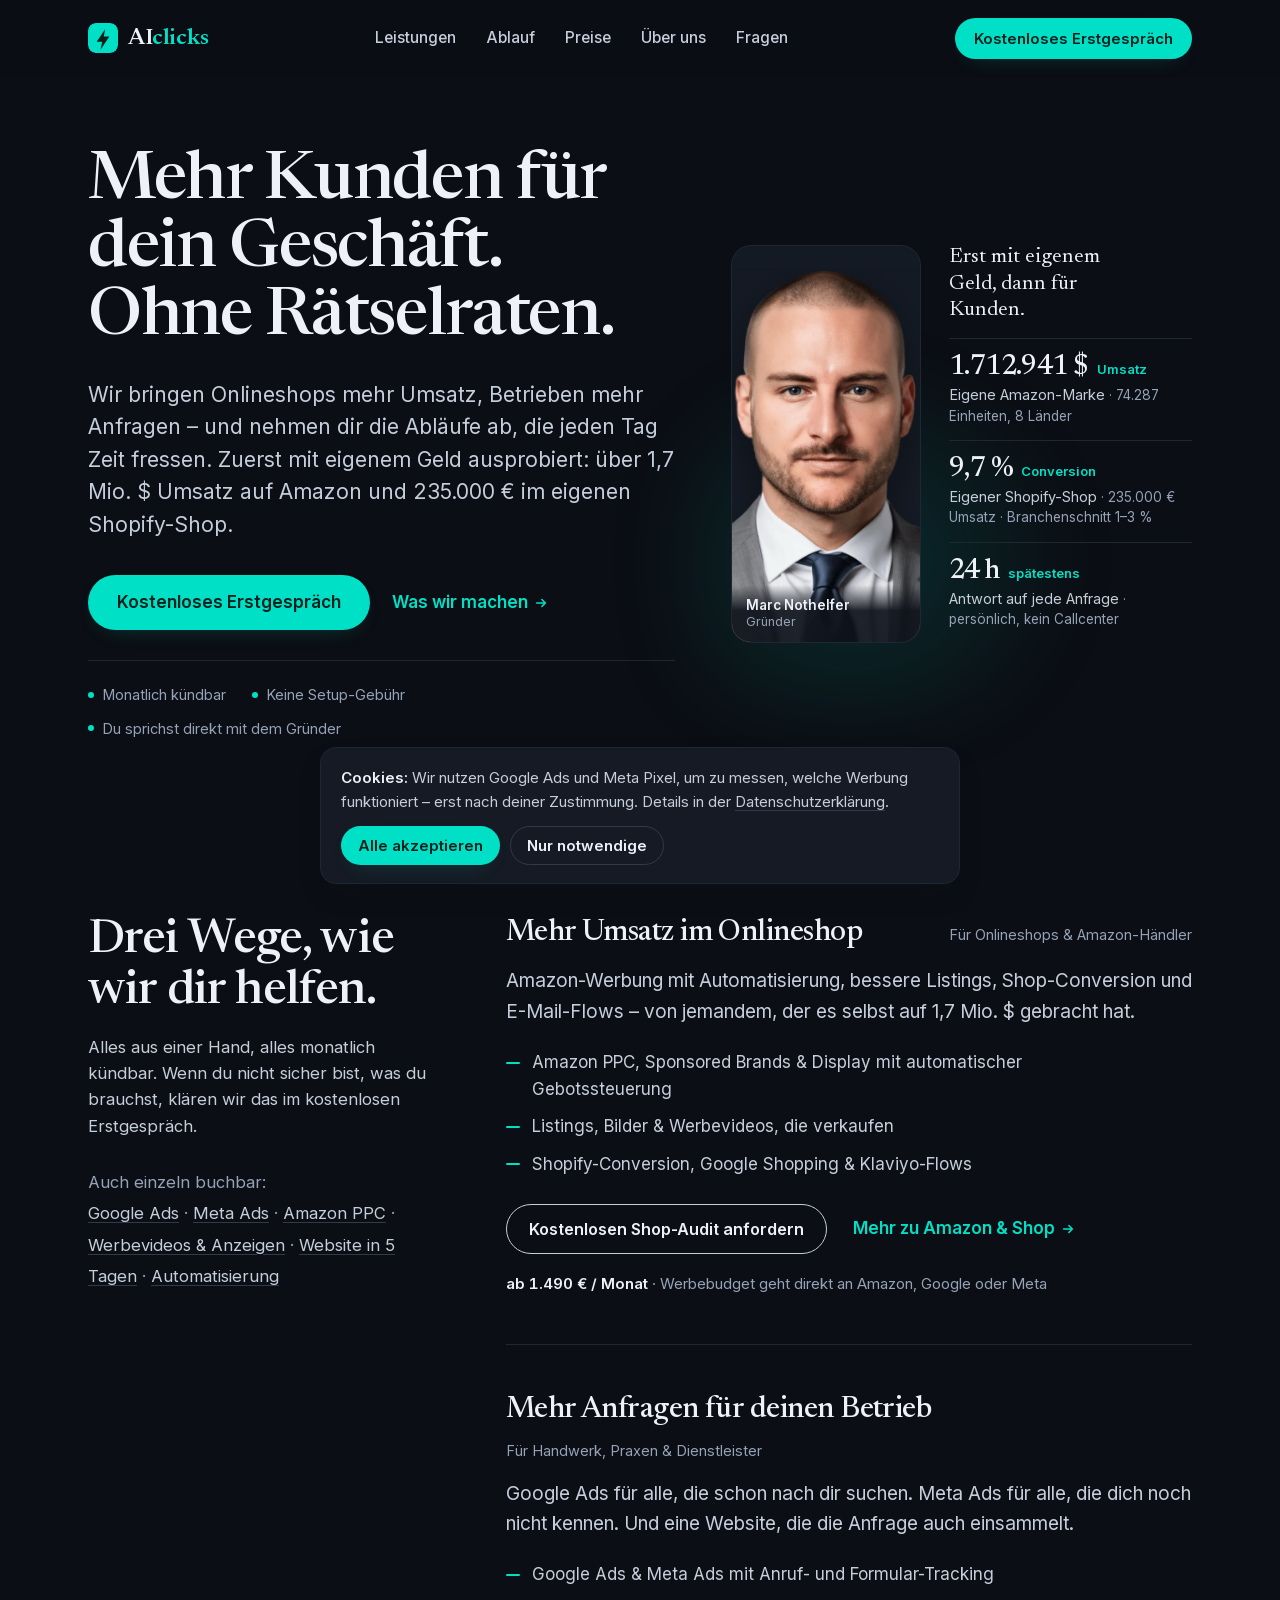
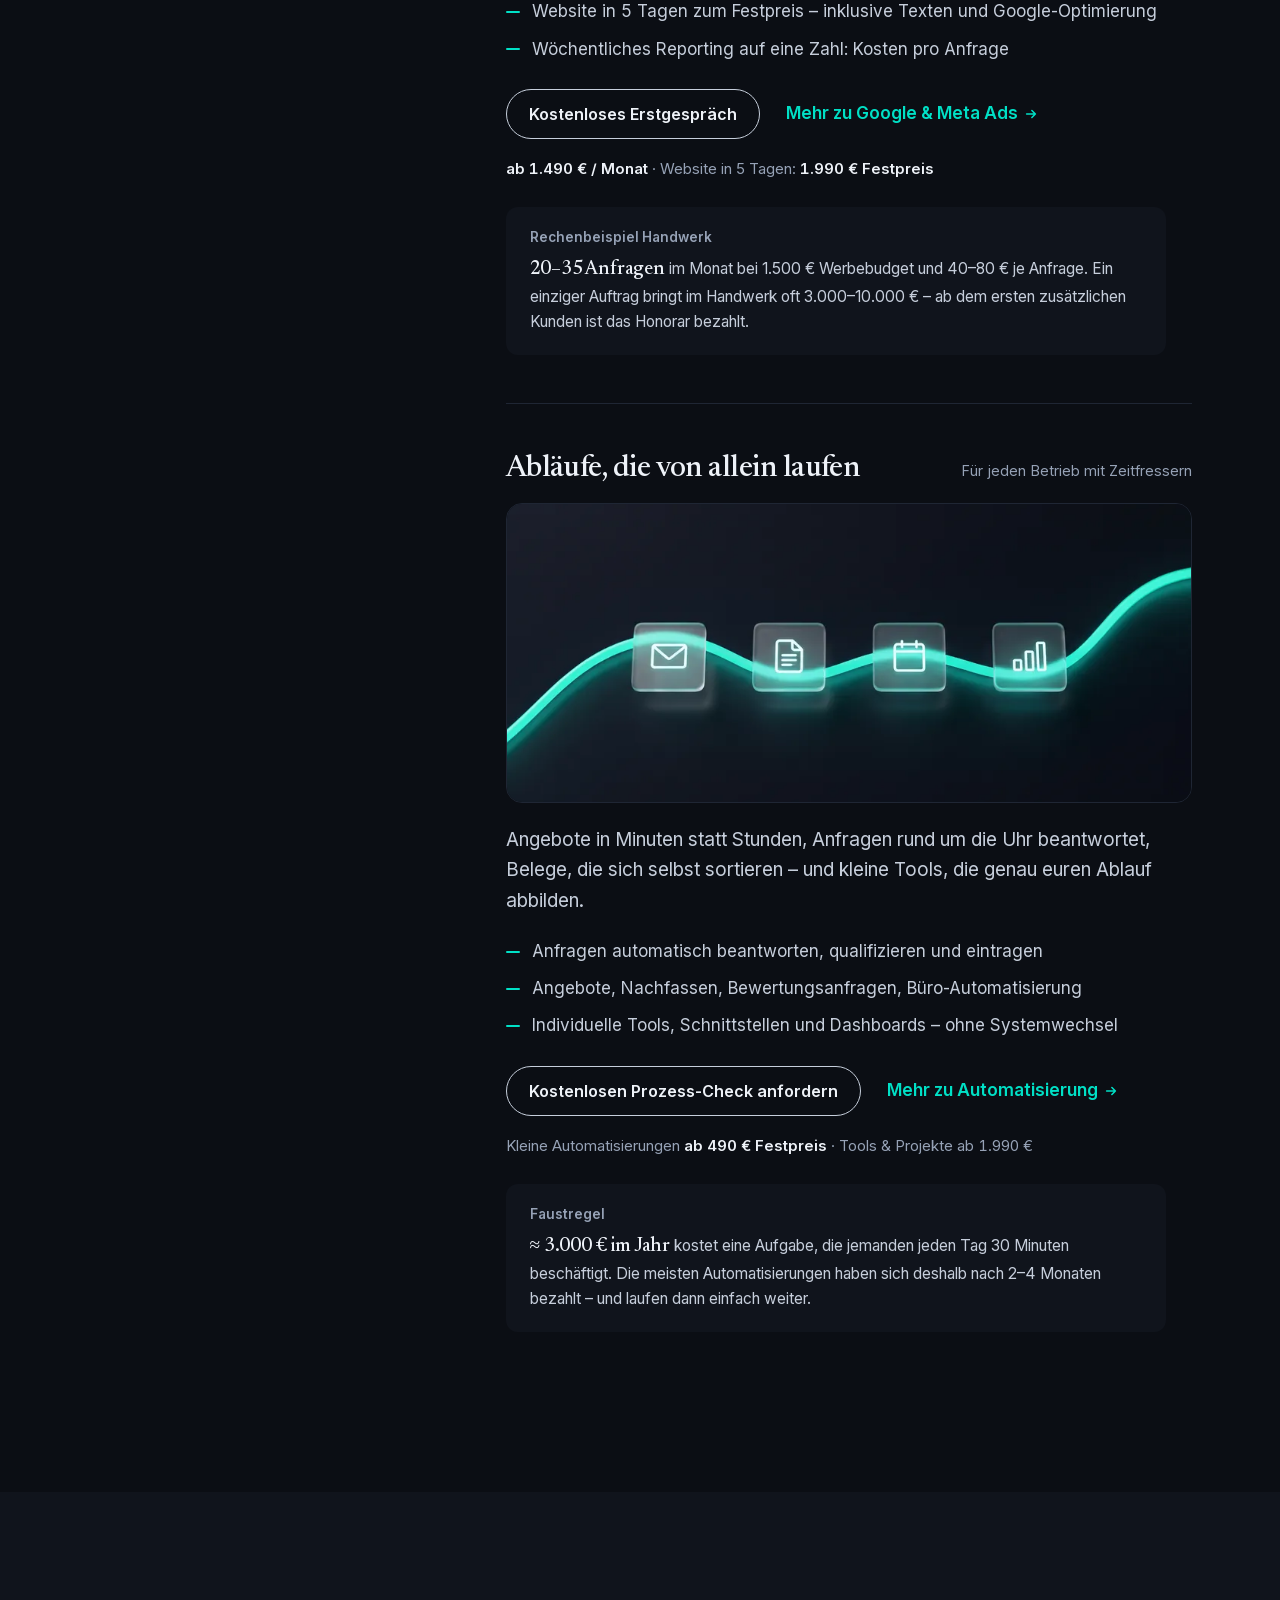
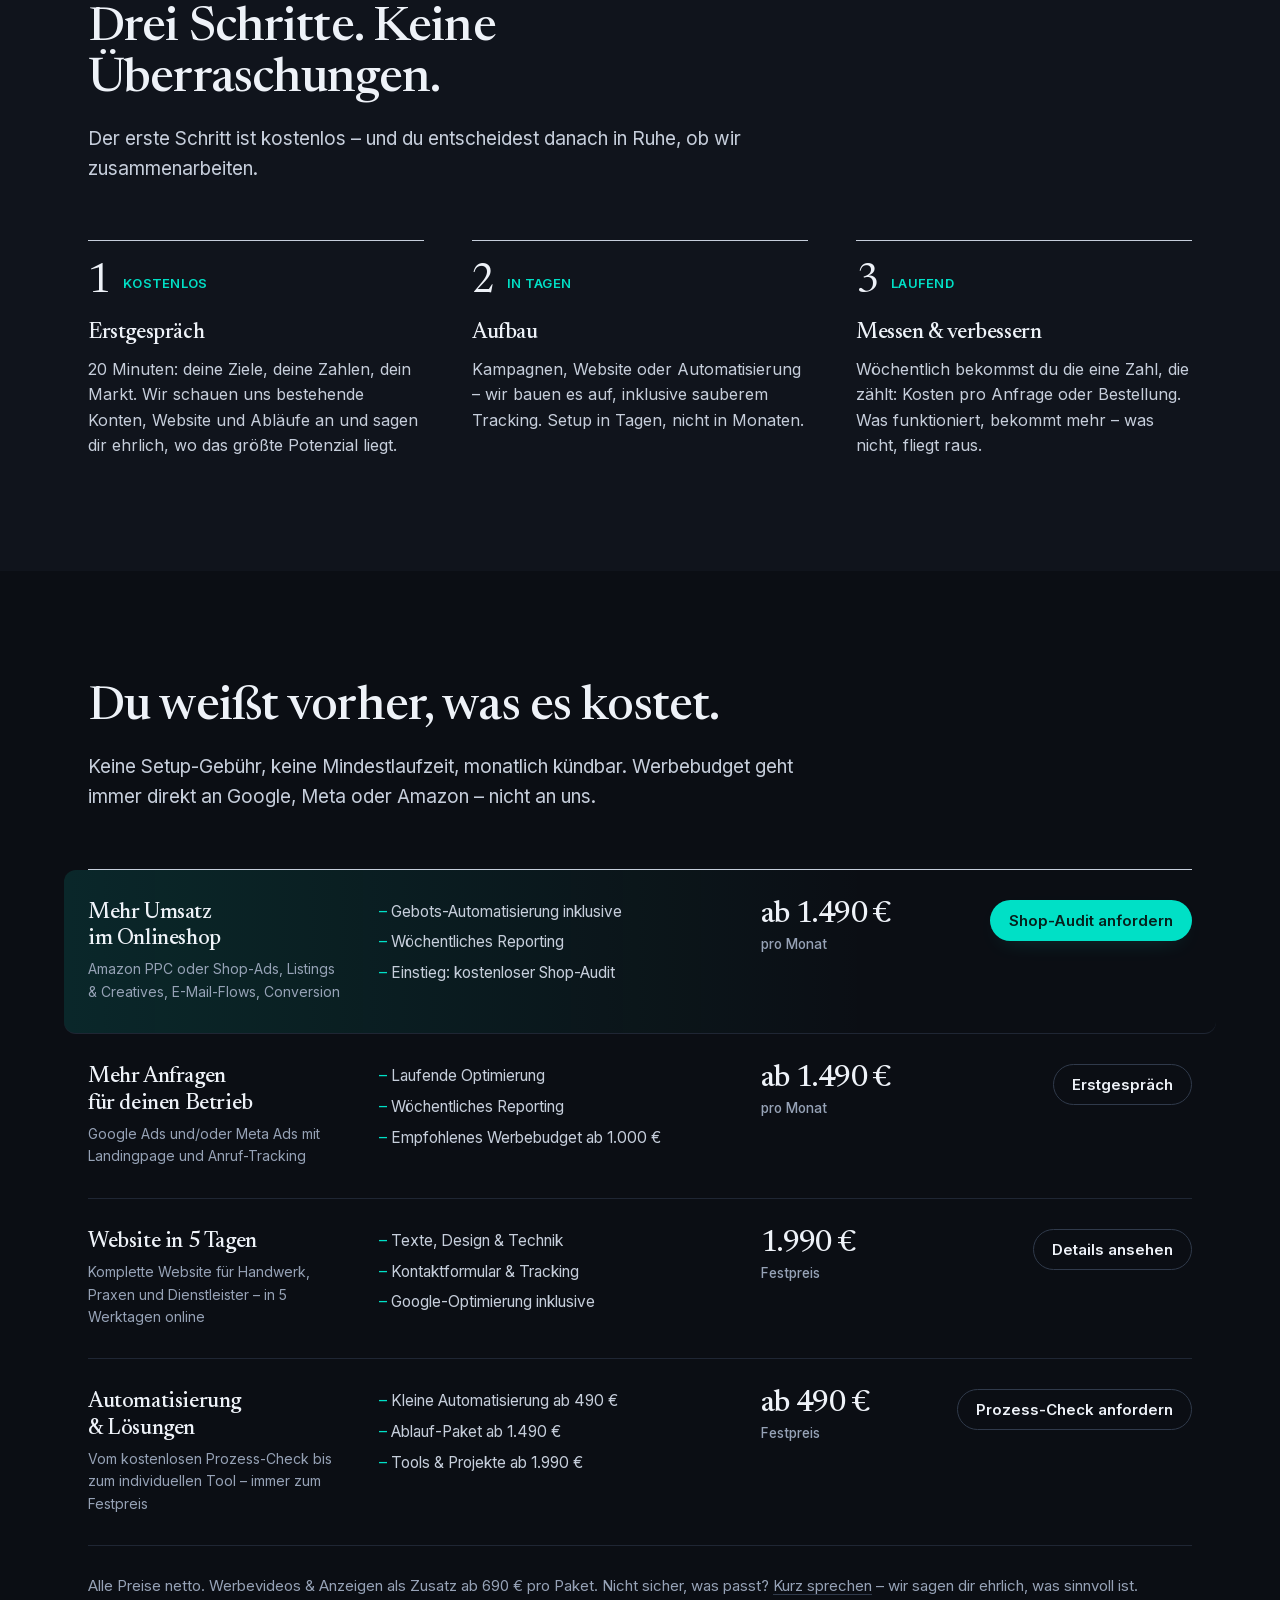
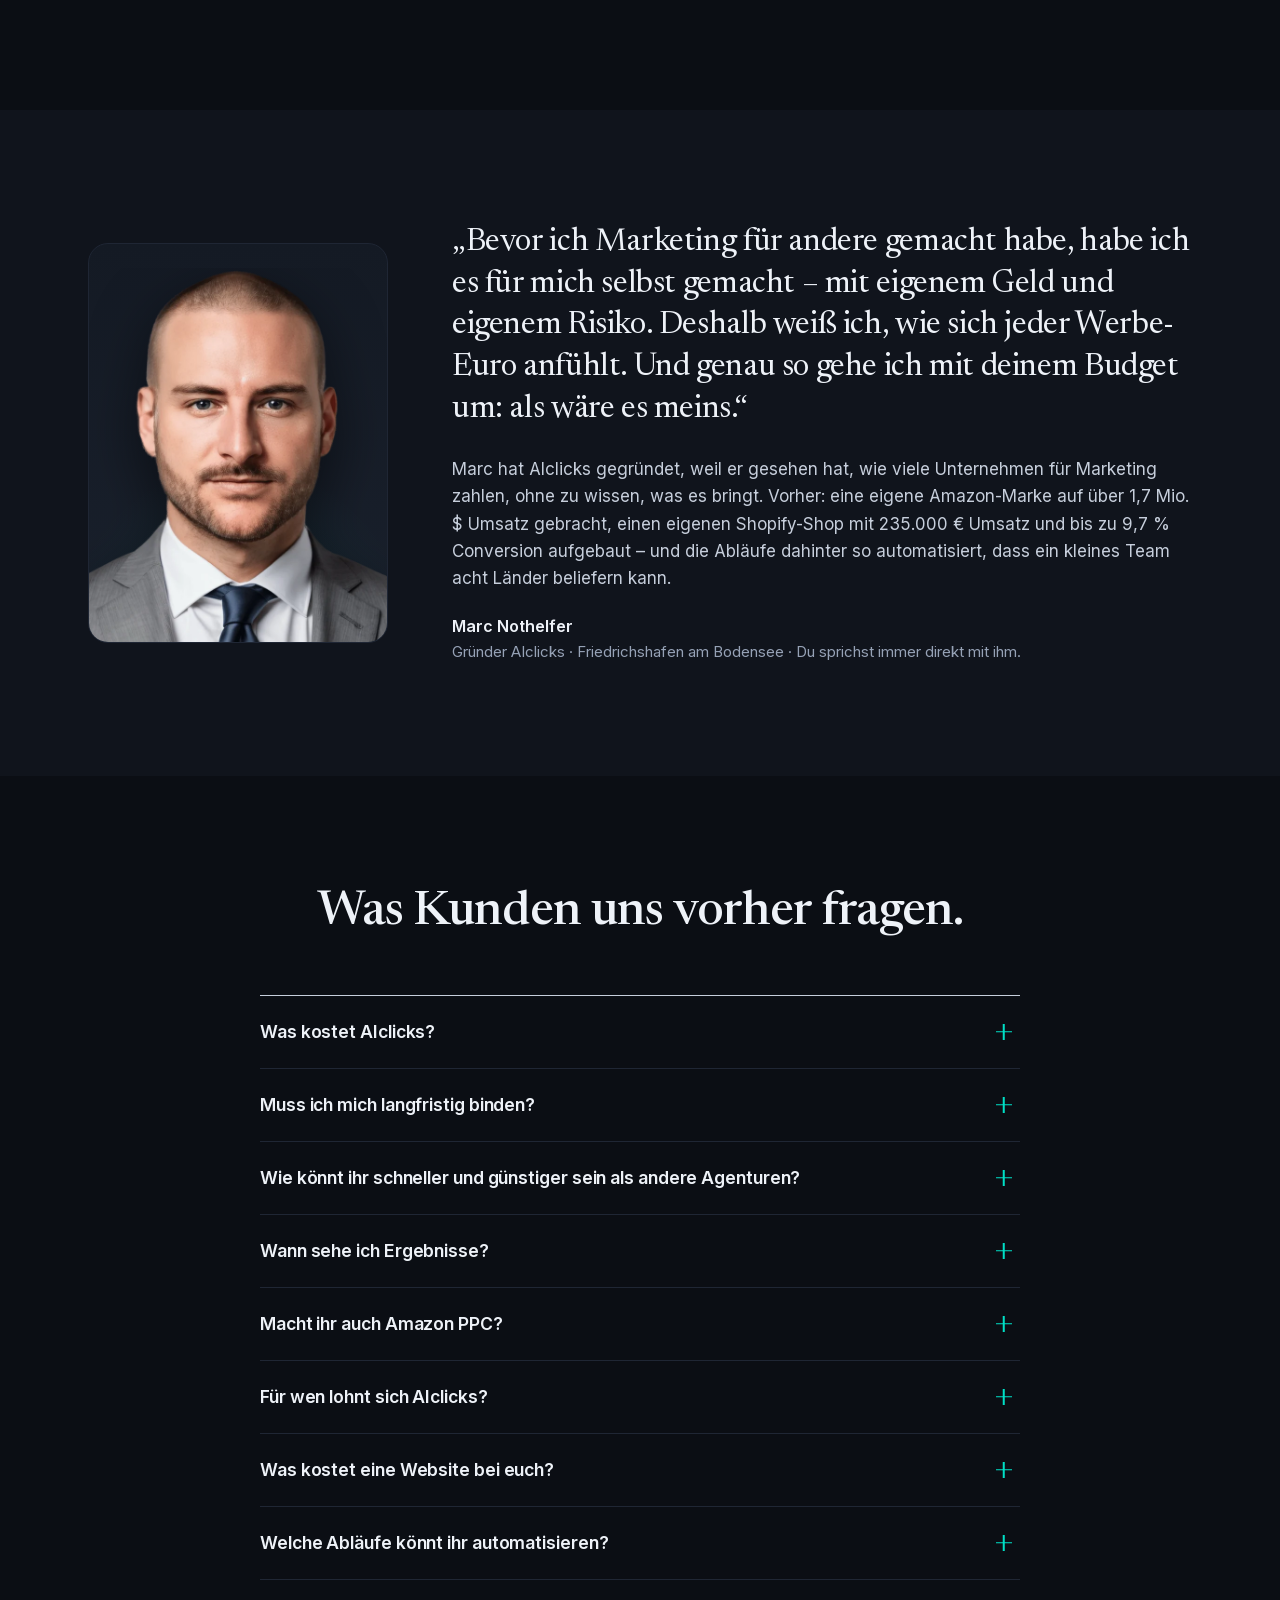
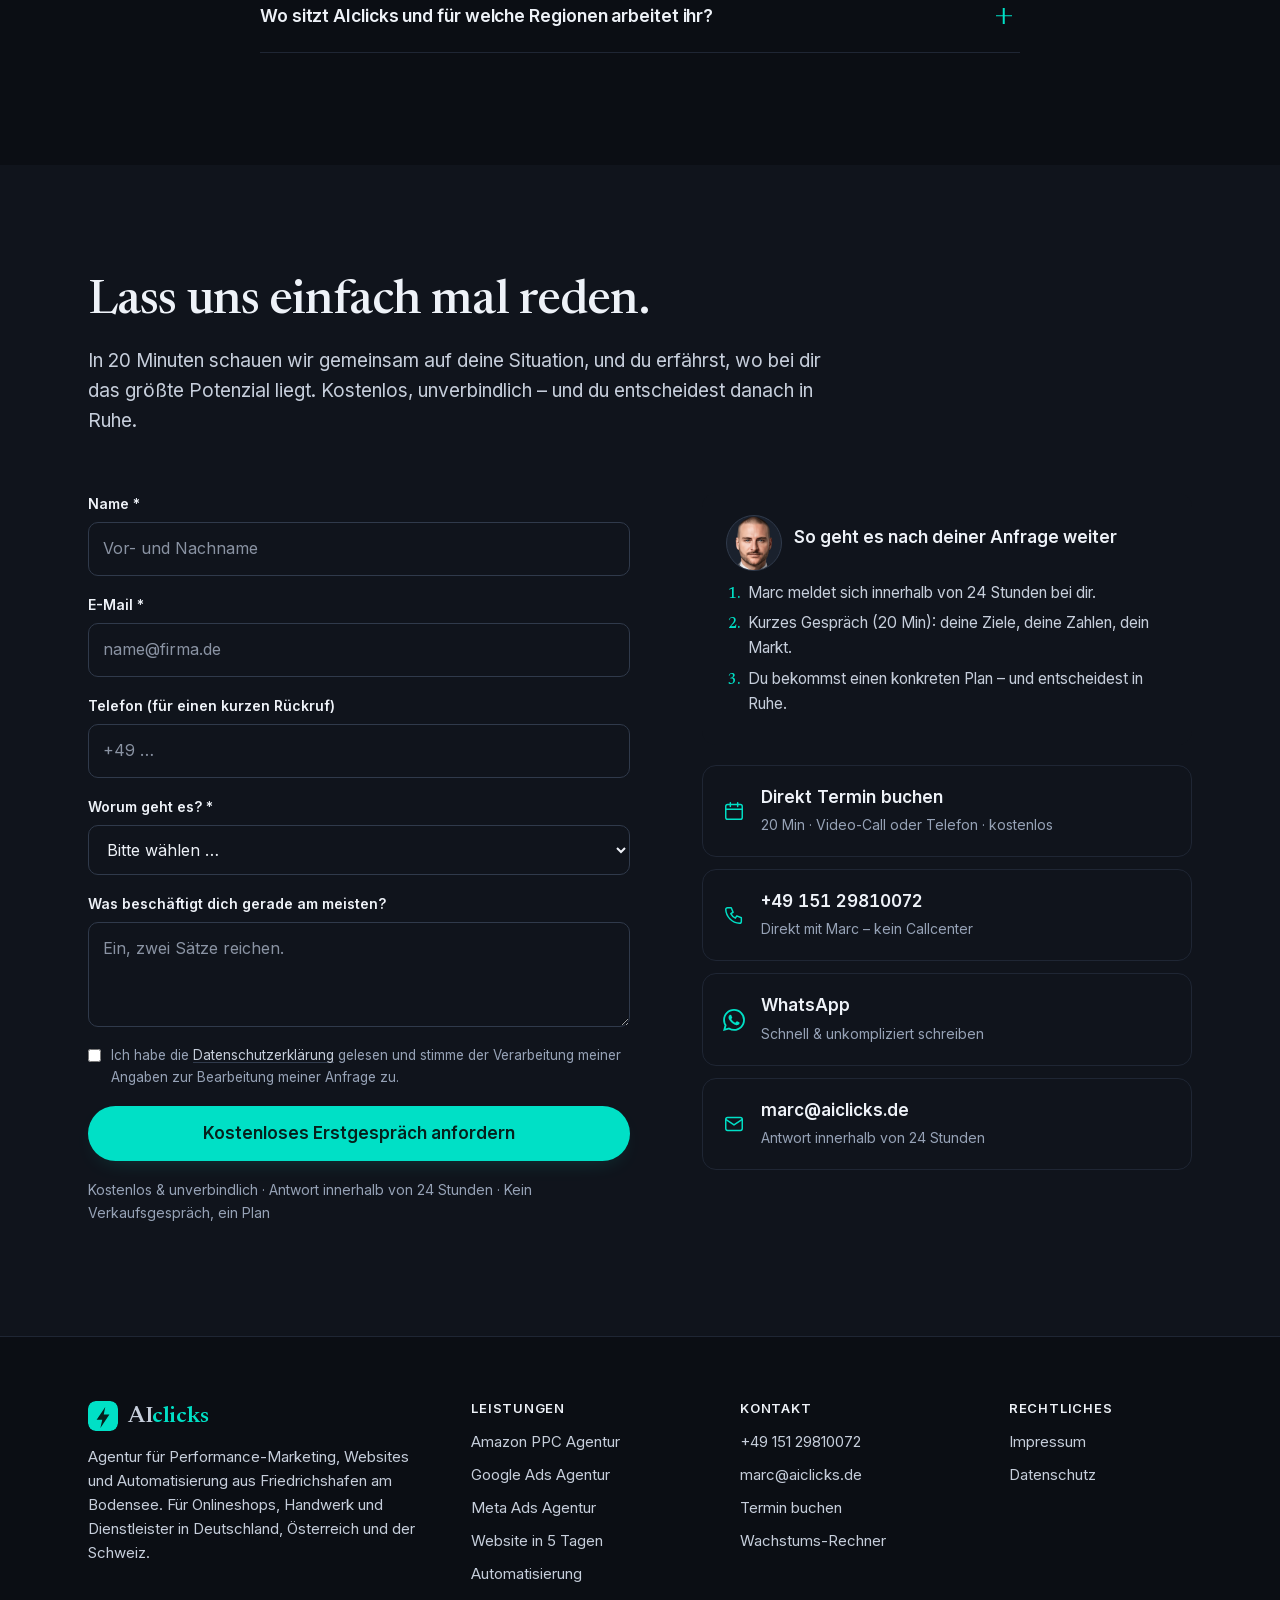
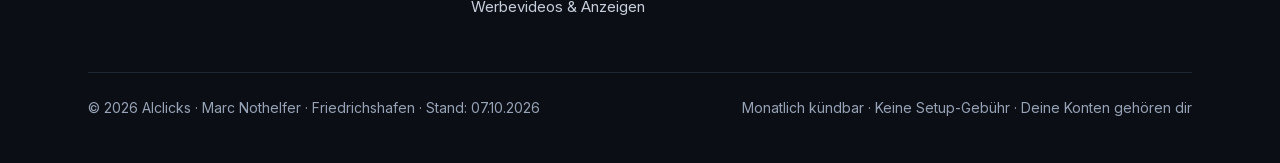
==== commit 3a9826ef: "WhatsApp-Icon: sauberer Pfad (Mobil-Leiste + Kontaktblock)" ====
--- a/index.html
+++ b/index.html
@@ -392,7 +392,7 @@
         <div class="next"><div class="next-head"><img src="/marc-cutout-m.webp" alt="Marc Nothelfer" width="56" height="56" loading="lazy" decoding="async"><b>So geht es nach deiner Anfrage weiter</b></div><ol><li>Marc meldet sich innerhalb von 24 Stunden bei dir.</li><li>Kurzes Gespräch (20 Min): deine Ziele, deine Zahlen, dein Markt.</li><li>Du bekommst einen konkreten Plan – und entscheidest in Ruhe.</li></ol></div>
         <a class="crow" href="https://calendly.com/marc-aiclicks/30min" target="_blank" rel="noopener"><svg viewBox="0 0 24 24" fill="none" stroke="currentColor" stroke-width="1.6" stroke-linecap="round" stroke-linejoin="round" aria-hidden="true"><rect x="3" y="5" width="18" height="16" rx="2"/><path d="M3 10h18M8 3v4M16 3v4"/></svg><span><span class="t">Direkt Termin buchen</span><span class="s">20 Min · Video-Call oder Telefon · kostenlos</span></span></a>
         <a class="crow" href="tel:+4915129810072"><svg viewBox="0 0 24 24" fill="none" stroke="currentColor" stroke-width="1.6" stroke-linecap="round" stroke-linejoin="round" aria-hidden="true"><path d="M5 4h4l2 5-2.5 1.5a11 11 0 0 0 5 5L15 13l5 2v4a2 2 0 0 1-2 2A16 16 0 0 1 3 6a2 2 0 0 1 2-2"/></svg><span><span class="t">+49 151 29810072</span><span class="s">Direkt mit Marc – kein Callcenter</span></span></a>
-        <a class="crow" href="https://wa.me/4915129810072" target="_blank" rel="noopener"><svg viewBox="0 0 24 24" fill="none" stroke="currentColor" stroke-width="1.6" stroke-linecap="round" stroke-linejoin="round" aria-hidden="true"><path d="M4 20l1.3-3.9A8 8 0 1 1 8.2 19.1L4 20z"/><path d="M9 9.5c.3 2.3 2.2 4.2 4.5 4.5l1-1.2 2 1c-.3 1.3-1.3 1.8-2.3 1.7A7 7 0 0 1 8.5 9.8c0-1 .5-2 1.7-2.3l1 2L9 9.5z"/></svg><span><span class="t">WhatsApp</span><span class="s">Schnell &amp; unkompliziert schreiben</span></span></a>
+        <a class="crow" href="https://wa.me/4915129810072" target="_blank" rel="noopener"><svg viewBox="0 0 24 24" fill="currentColor" aria-hidden="true"><path d="M17.472 14.382c-.297-.149-1.758-.867-2.03-.967-.273-.099-.471-.148-.67.15-.197.297-.767.966-.94 1.164-.173.199-.347.223-.644.075-.297-.15-1.255-.463-2.39-1.475-.883-.788-1.48-1.761-1.653-2.059-.173-.297-.018-.458.13-.606.134-.133.298-.347.446-.52.149-.174.198-.298.298-.497.099-.198.05-.371-.025-.52-.075-.149-.669-1.612-.916-2.207-.242-.579-.487-.5-.669-.51-.173-.008-.371-.01-.57-.01-.198 0-.52.074-.792.372-.272.297-1.04 1.016-1.04 2.479 0 1.462 1.065 2.875 1.213 3.074.149.198 2.096 3.2 5.077 4.487.709.306 1.262.489 1.694.625.712.227 1.36.195 1.871.118.571-.085 1.758-.719 2.006-1.413.248-.694.248-1.289.173-1.413-.074-.124-.272-.198-.57-.347m-5.421 7.403h-.004a9.87 9.87 0 01-5.031-1.378l-.361-.214-3.741.982.998-3.648-.235-.374a9.86 9.86 0 01-1.51-5.26c.001-5.45 4.436-9.884 9.888-9.884 2.64 0 5.122 1.03 6.988 2.898a9.825 9.825 0 012.893 6.994c-.003 5.45-4.437 9.884-9.885 9.884m8.413-18.297A11.815 11.815 0 0012.05 0C5.495 0 .16 5.335.157 11.892c0 2.096.547 4.142 1.588 5.945L.057 24l6.305-1.654a11.882 11.882 0 005.683 1.448h.005c6.554 0 11.89-5.335 11.893-11.893a11.821 11.821 0 00-3.48-8.413Z"/></svg><span><span class="t">WhatsApp</span><span class="s">Schnell &amp; unkompliziert schreiben</span></span></a>
         <a class="crow" href="mailto:marc@aiclicks.de"><svg viewBox="0 0 24 24" fill="none" stroke="currentColor" stroke-width="1.6" stroke-linecap="round" stroke-linejoin="round" aria-hidden="true"><rect x="3" y="5" width="18" height="14" rx="2"/><path d="M3 7l9 6 9-6"/></svg><span><span class="t">marc@aiclicks.de</span><span class="s">Antwort innerhalb von 24 Stunden</span></span></a>
       </div>
     </div>
@@ -403,7 +403,7 @@
 <!-- MOBILE STICKY CTA -->
 <div class="mcta" aria-label="Schnellkontakt">
   <a class="icon" href="tel:+4915129810072" aria-label="Anrufen" title="Anrufen"><svg viewBox="0 0 24 24" fill="none" stroke="currentColor" stroke-width="1.8" stroke-linecap="round" stroke-linejoin="round" aria-hidden="true"><path d="M5 4h4l2 5-2.5 1.5a11 11 0 0 0 5 5L15 13l5 2v4a2 2 0 0 1-2 2A16 16 0 0 1 3 6a2 2 0 0 1 2-2"/></svg></a>
-  <a class="icon" href="https://wa.me/4915129810072" target="_blank" rel="noopener" aria-label="WhatsApp schreiben" title="WhatsApp"><svg viewBox="0 0 24 24" fill="currentColor" aria-hidden="true"><path d="M12 2a10 10 0 0 0-8.6 15.1L2 22l5-1.3A10 10 0 1 0 12 2zm0 1.8a8.2 8.2 0 1 1-4.2 15.3l-.3-.2-3 .8.8-2.9-.2-.3A8.2 8.2 0 0 1 12 3.8zm-3 4.4c-.2 0-.5 0-.7.3-.3.3-1 1-1 2.4s1 2.8 1.2 3c.1.2 2 3.2 5 4.4 2.5 1 3 .8 3.5.7.5 0 1.7-.7 2-1.4.2-.7.2-1.3.1-1.4l-.5-.3-2-1c-.3-.1-.5-.1-.7.2l-.9 1.1c-.2.2-.3.2-.6.1a6.7 6.7 0 0 1-3.3-2.9c-.3-.4.2-.4.7-1.4.1-.2 0-.4 0-.5l-.9-2.2c-.2-.6-.5-.5-.7-.5h-.6z"/></svg></a>
+  <a class="icon" href="https://wa.me/4915129810072" target="_blank" rel="noopener" aria-label="WhatsApp schreiben" title="WhatsApp"><svg viewBox="0 0 24 24" fill="currentColor" aria-hidden="true"><path d="M17.472 14.382c-.297-.149-1.758-.867-2.03-.967-.273-.099-.471-.148-.67.15-.197.297-.767.966-.94 1.164-.173.199-.347.223-.644.075-.297-.15-1.255-.463-2.39-1.475-.883-.788-1.48-1.761-1.653-2.059-.173-.297-.018-.458.13-.606.134-.133.298-.347.446-.52.149-.174.198-.298.298-.497.099-.198.05-.371-.025-.52-.075-.149-.669-1.612-.916-2.207-.242-.579-.487-.5-.669-.51-.173-.008-.371-.01-.57-.01-.198 0-.52.074-.792.372-.272.297-1.04 1.016-1.04 2.479 0 1.462 1.065 2.875 1.213 3.074.149.198 2.096 3.2 5.077 4.487.709.306 1.262.489 1.694.625.712.227 1.36.195 1.871.118.571-.085 1.758-.719 2.006-1.413.248-.694.248-1.289.173-1.413-.074-.124-.272-.198-.57-.347m-5.421 7.403h-.004a9.87 9.87 0 01-5.031-1.378l-.361-.214-3.741.982.998-3.648-.235-.374a9.86 9.86 0 01-1.51-5.26c.001-5.45 4.436-9.884 9.888-9.884 2.64 0 5.122 1.03 6.988 2.898a9.825 9.825 0 012.893 6.994c-.003 5.45-4.437 9.884-9.885 9.884m8.413-18.297A11.815 11.815 0 0012.05 0C5.495 0 .16 5.335.157 11.892c0 2.096.547 4.142 1.588 5.945L.057 24l6.305-1.654a11.882 11.882 0 005.683 1.448h.005c6.554 0 11.89-5.335 11.893-11.893a11.821 11.821 0 00-3.48-8.413Z"/></svg></a>
   <a href="#kontakt" class="primary">Kostenloses Erstgespräch</a>
 </div>
 
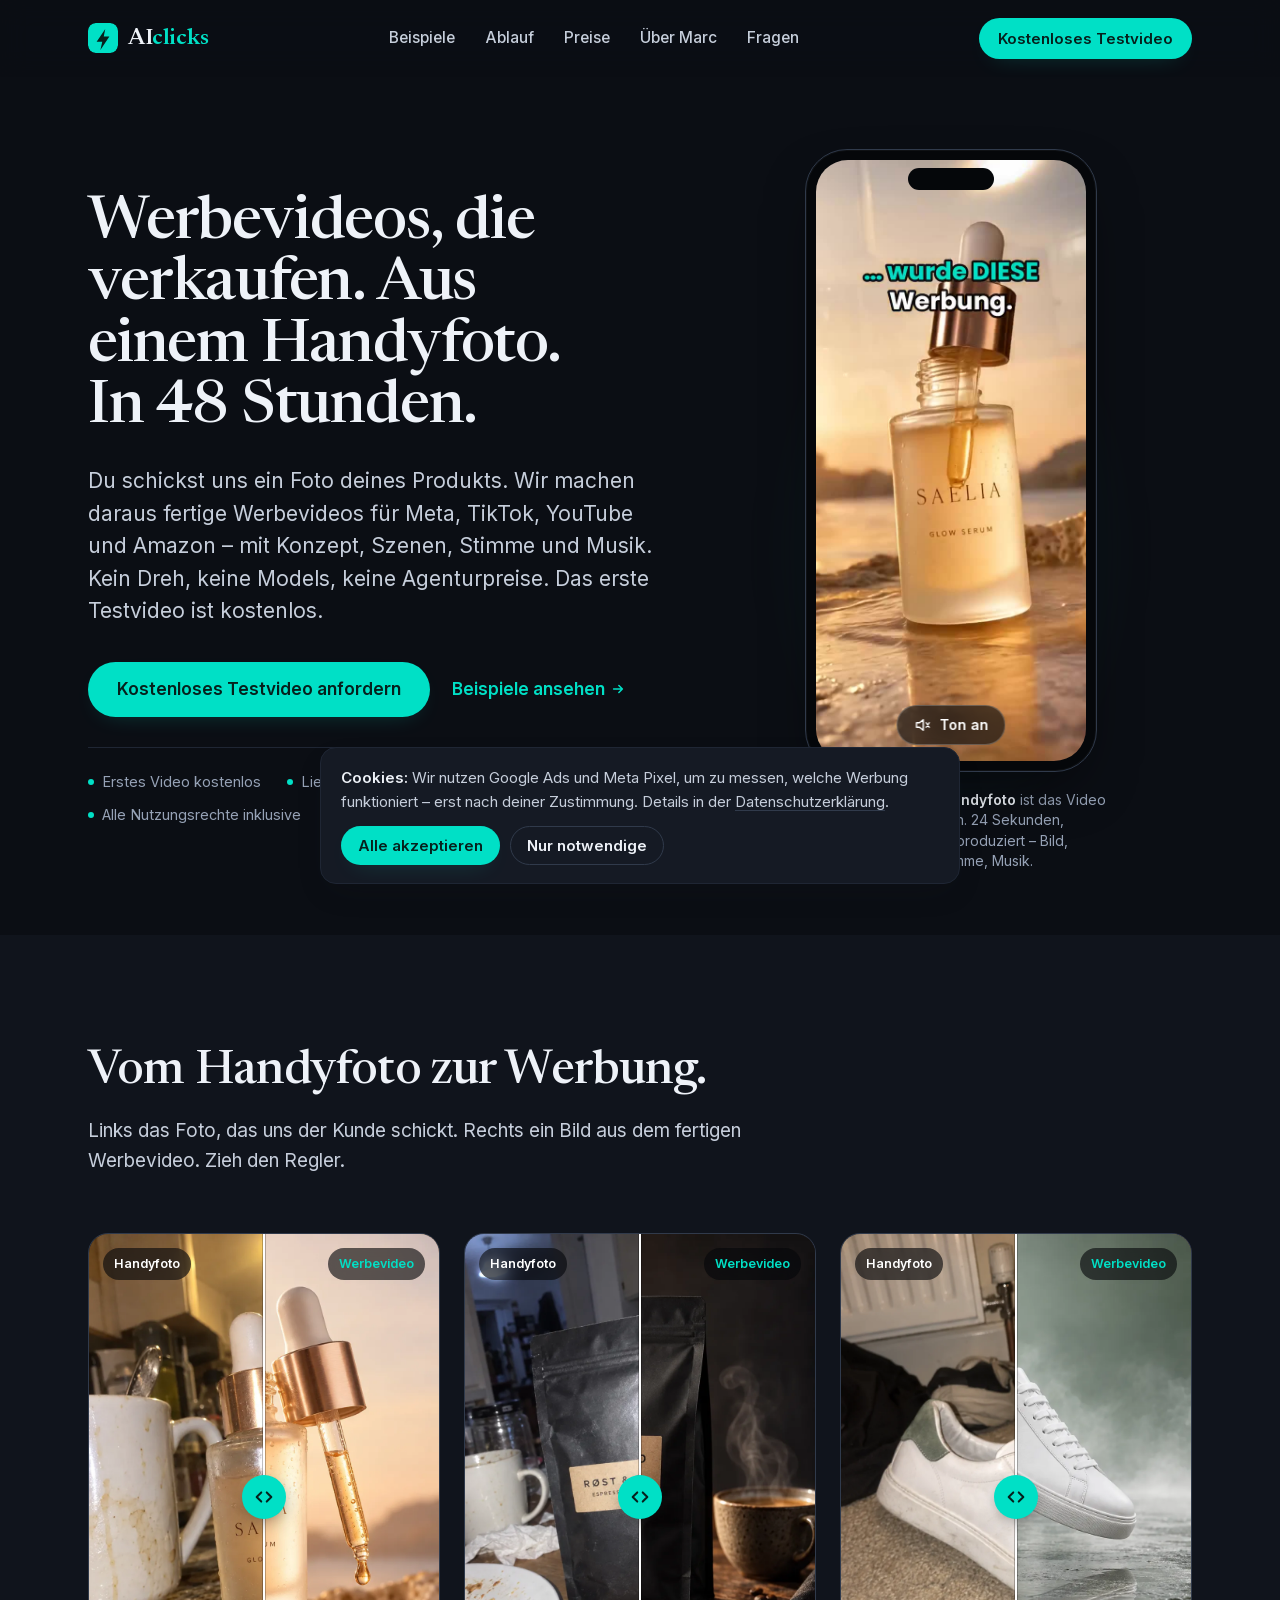
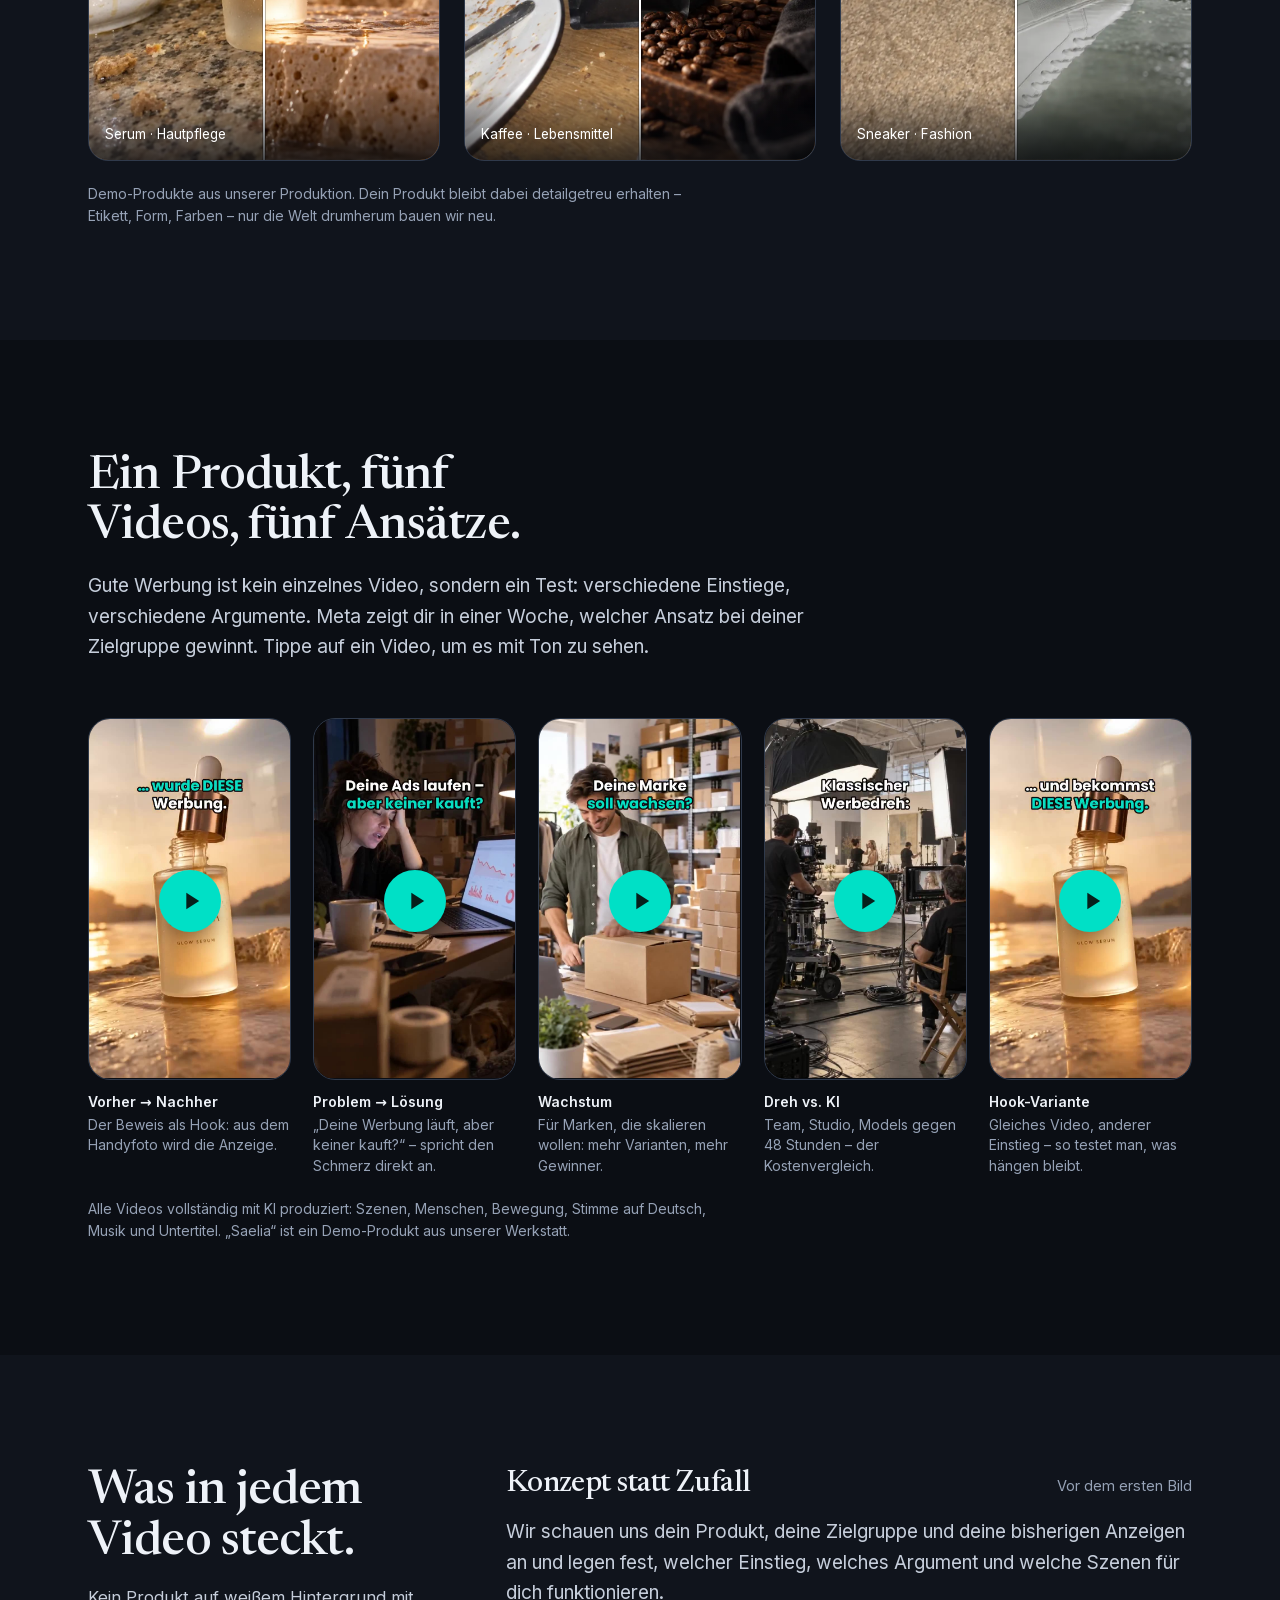
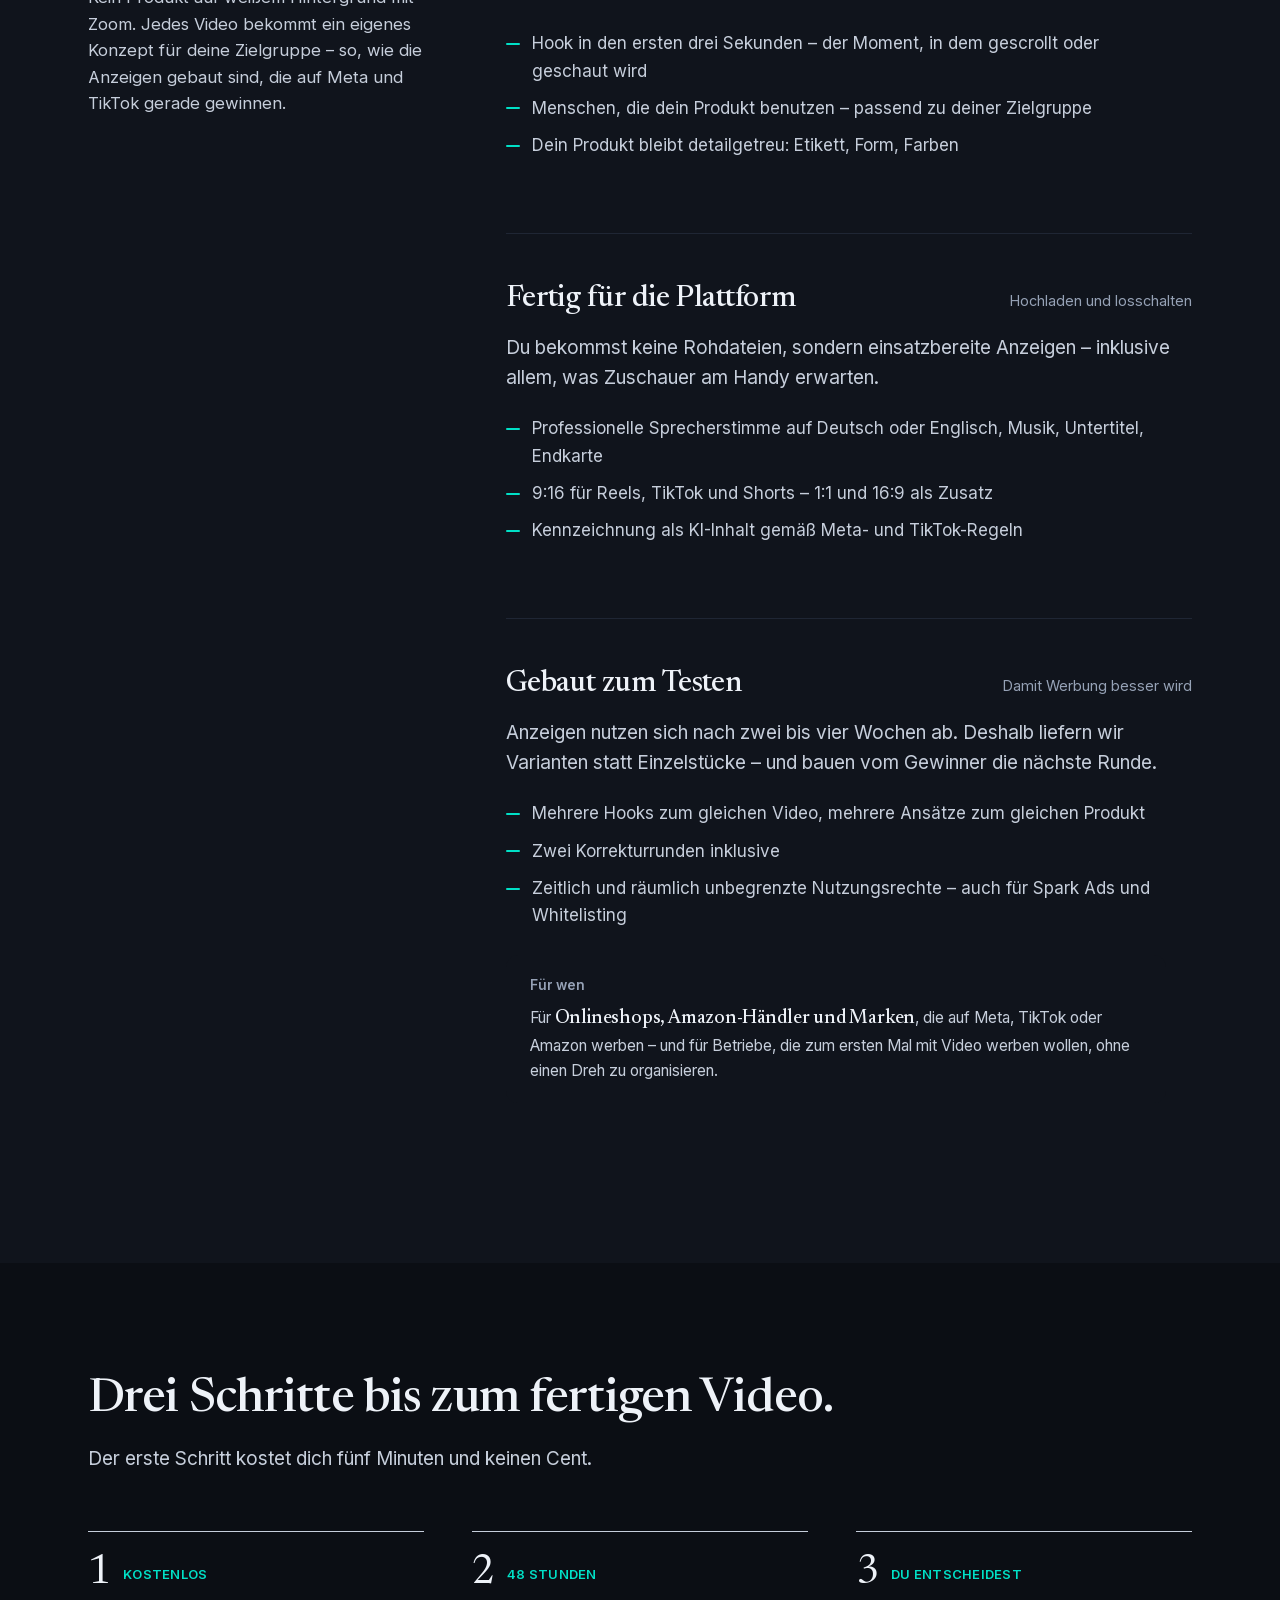
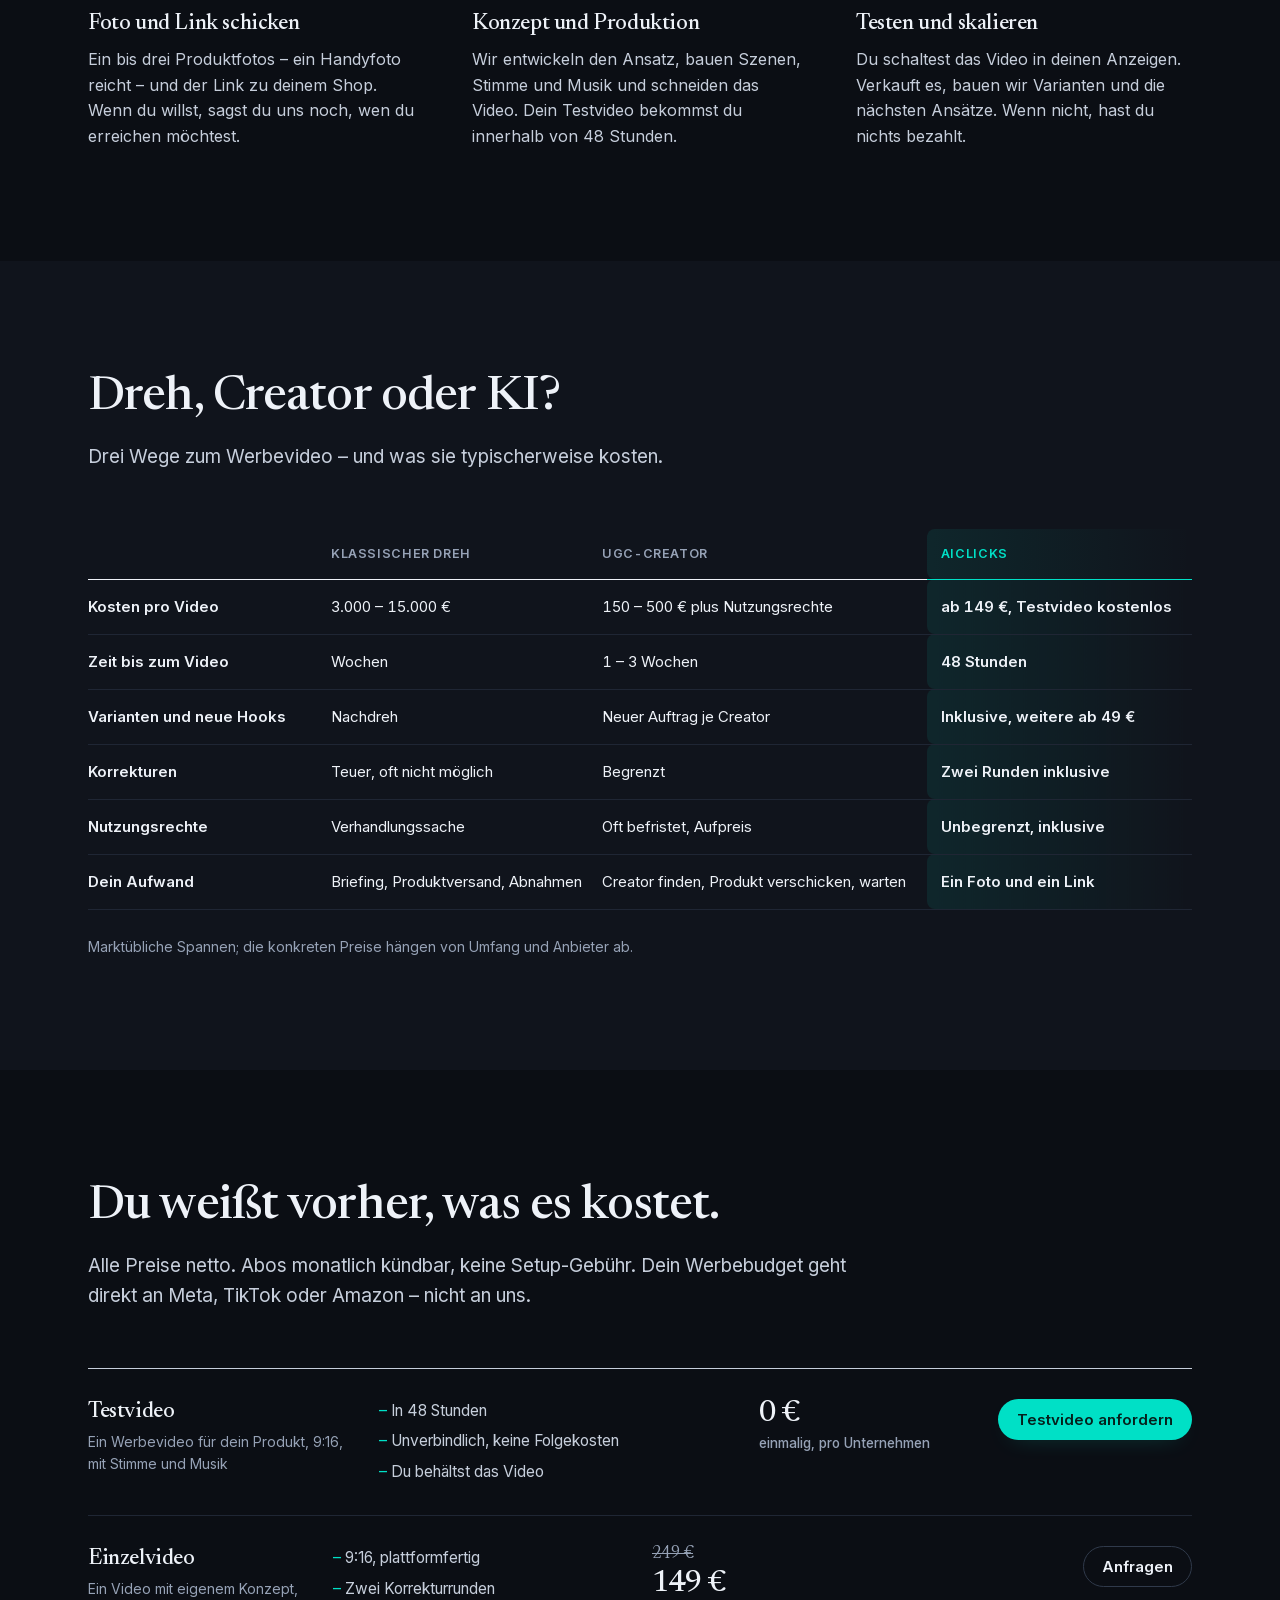
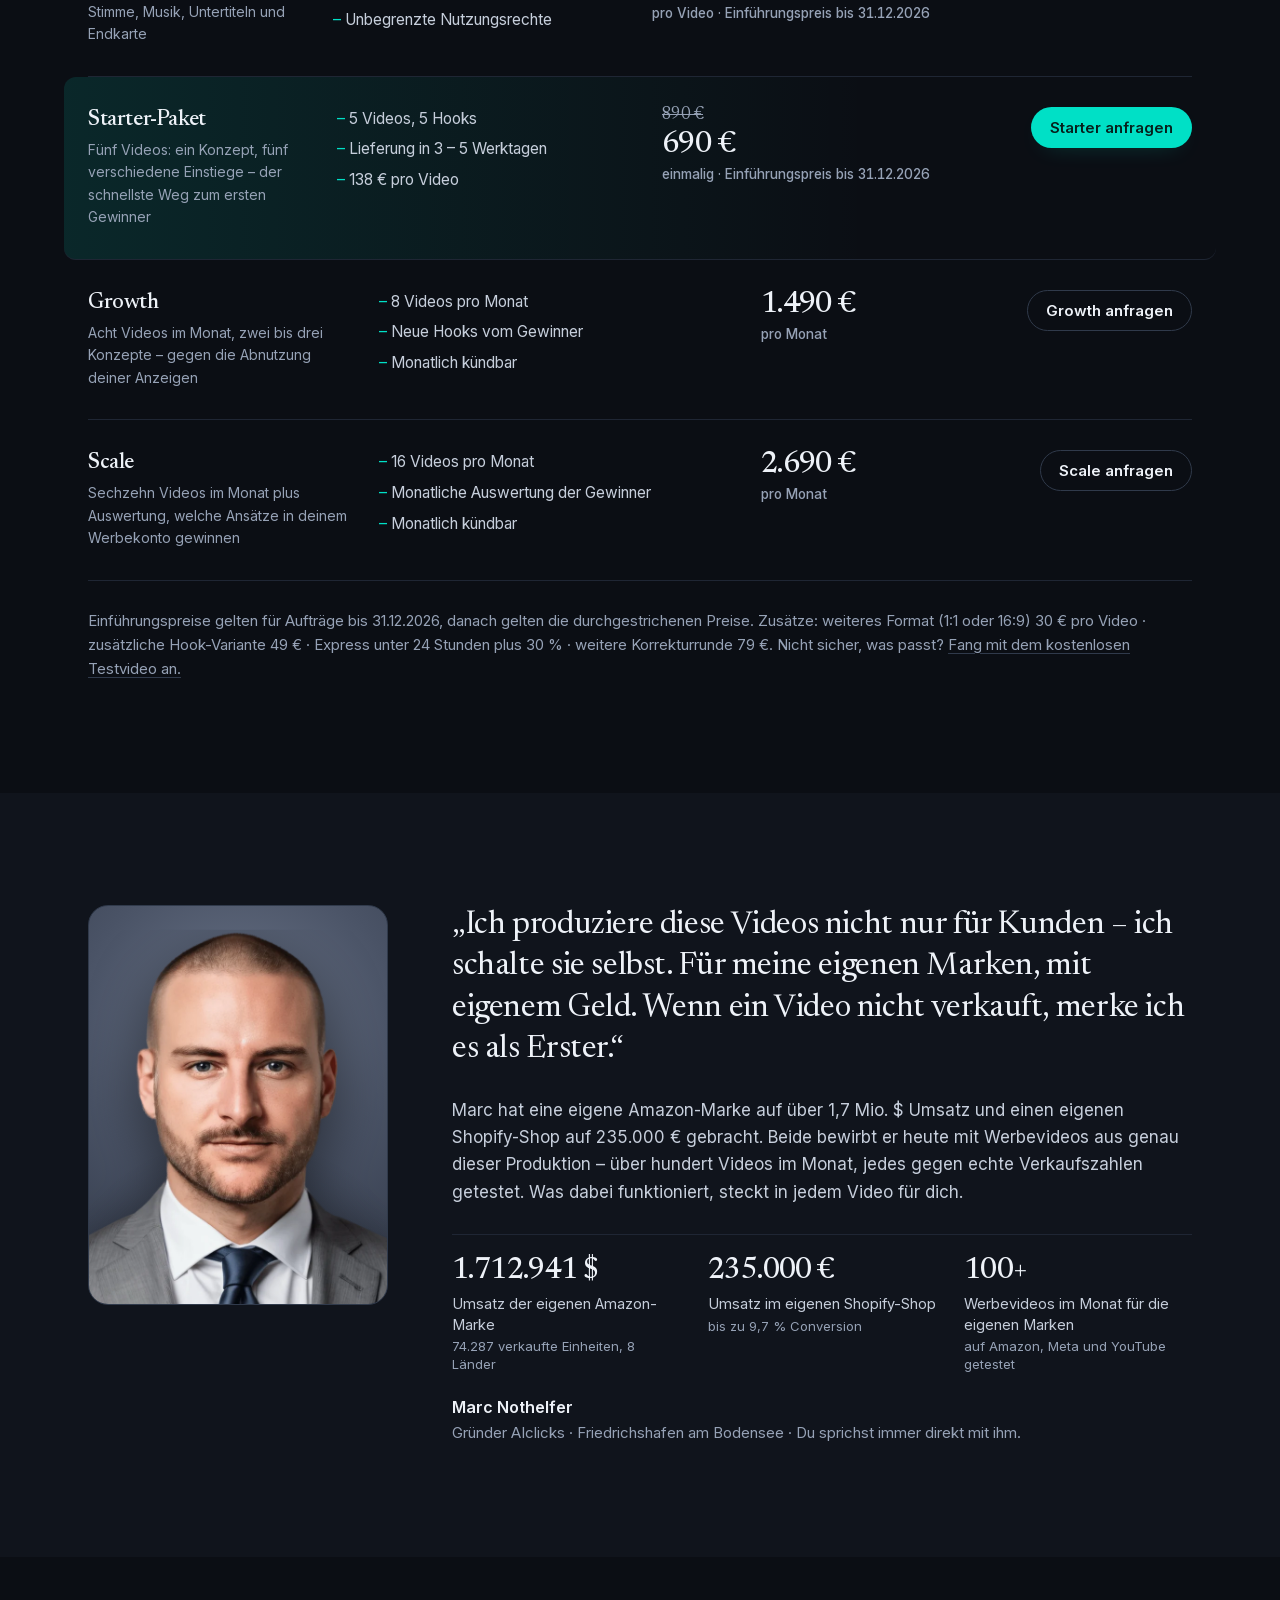
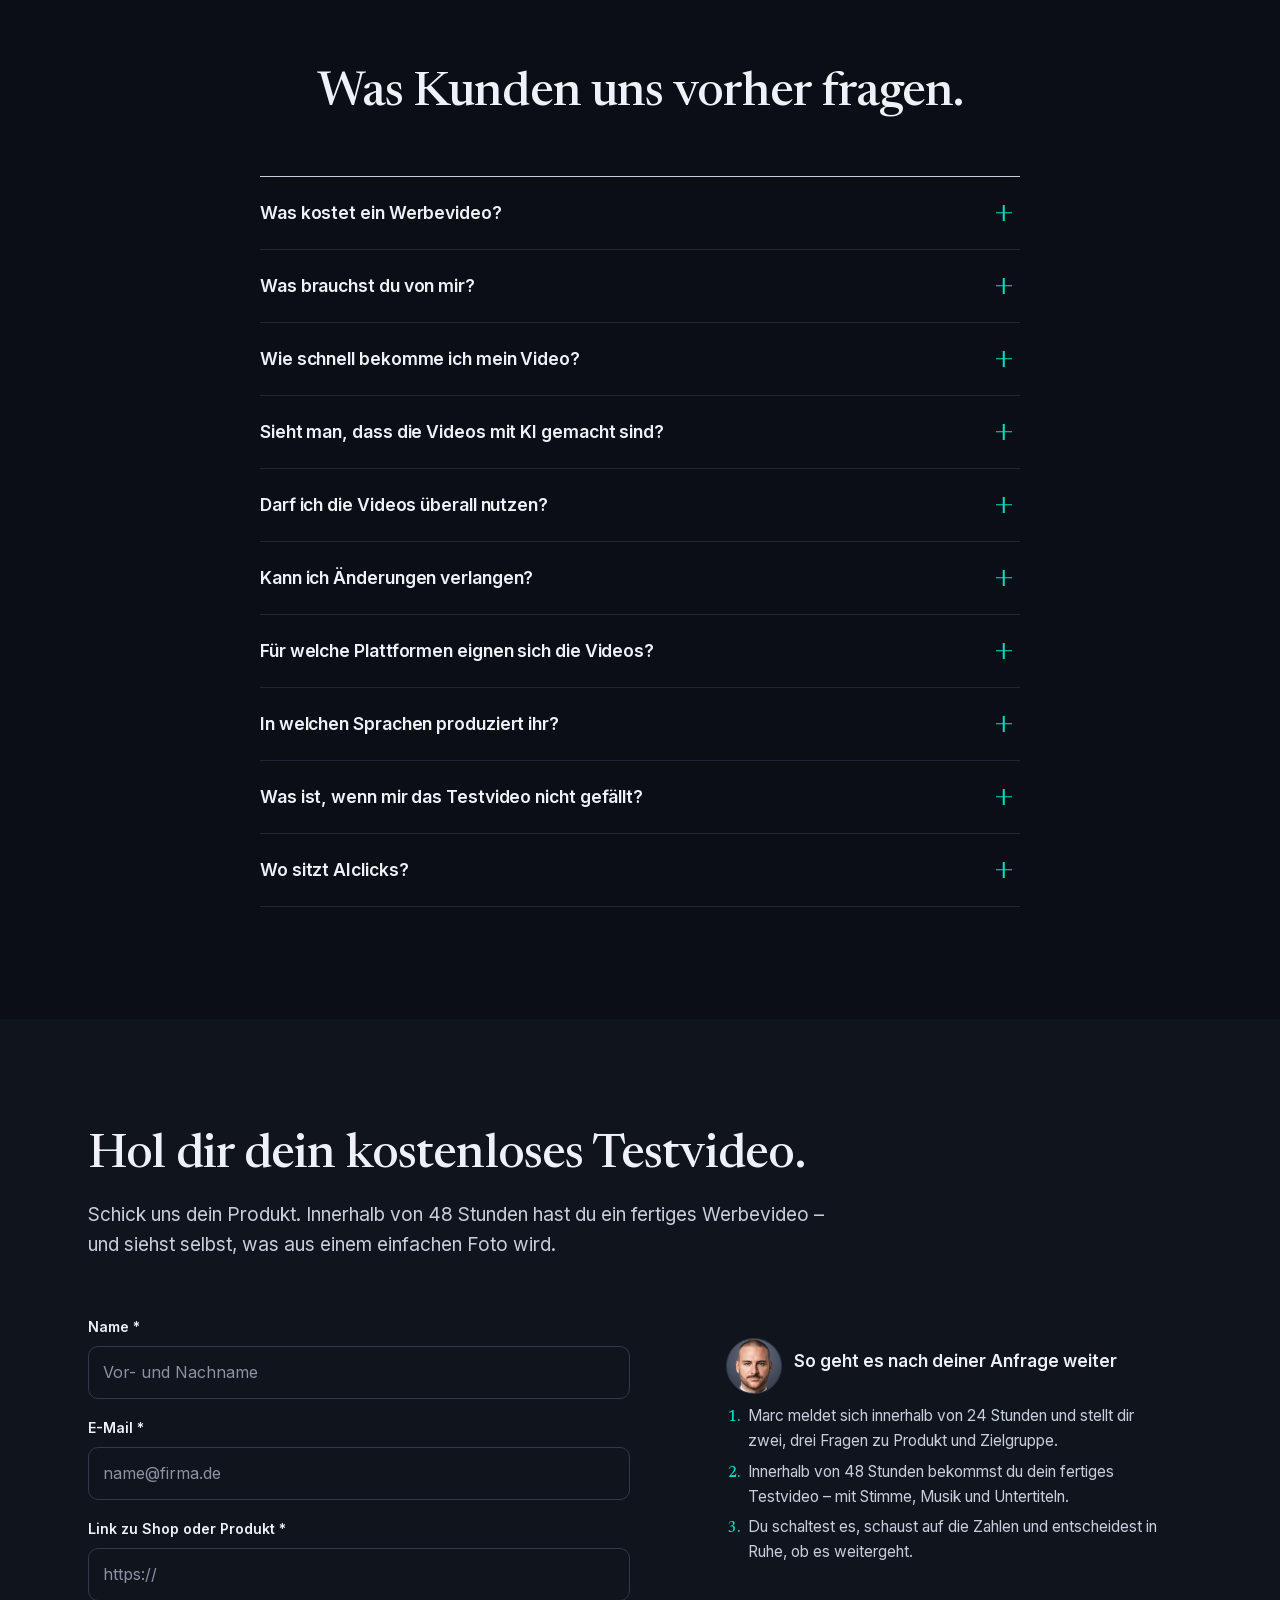
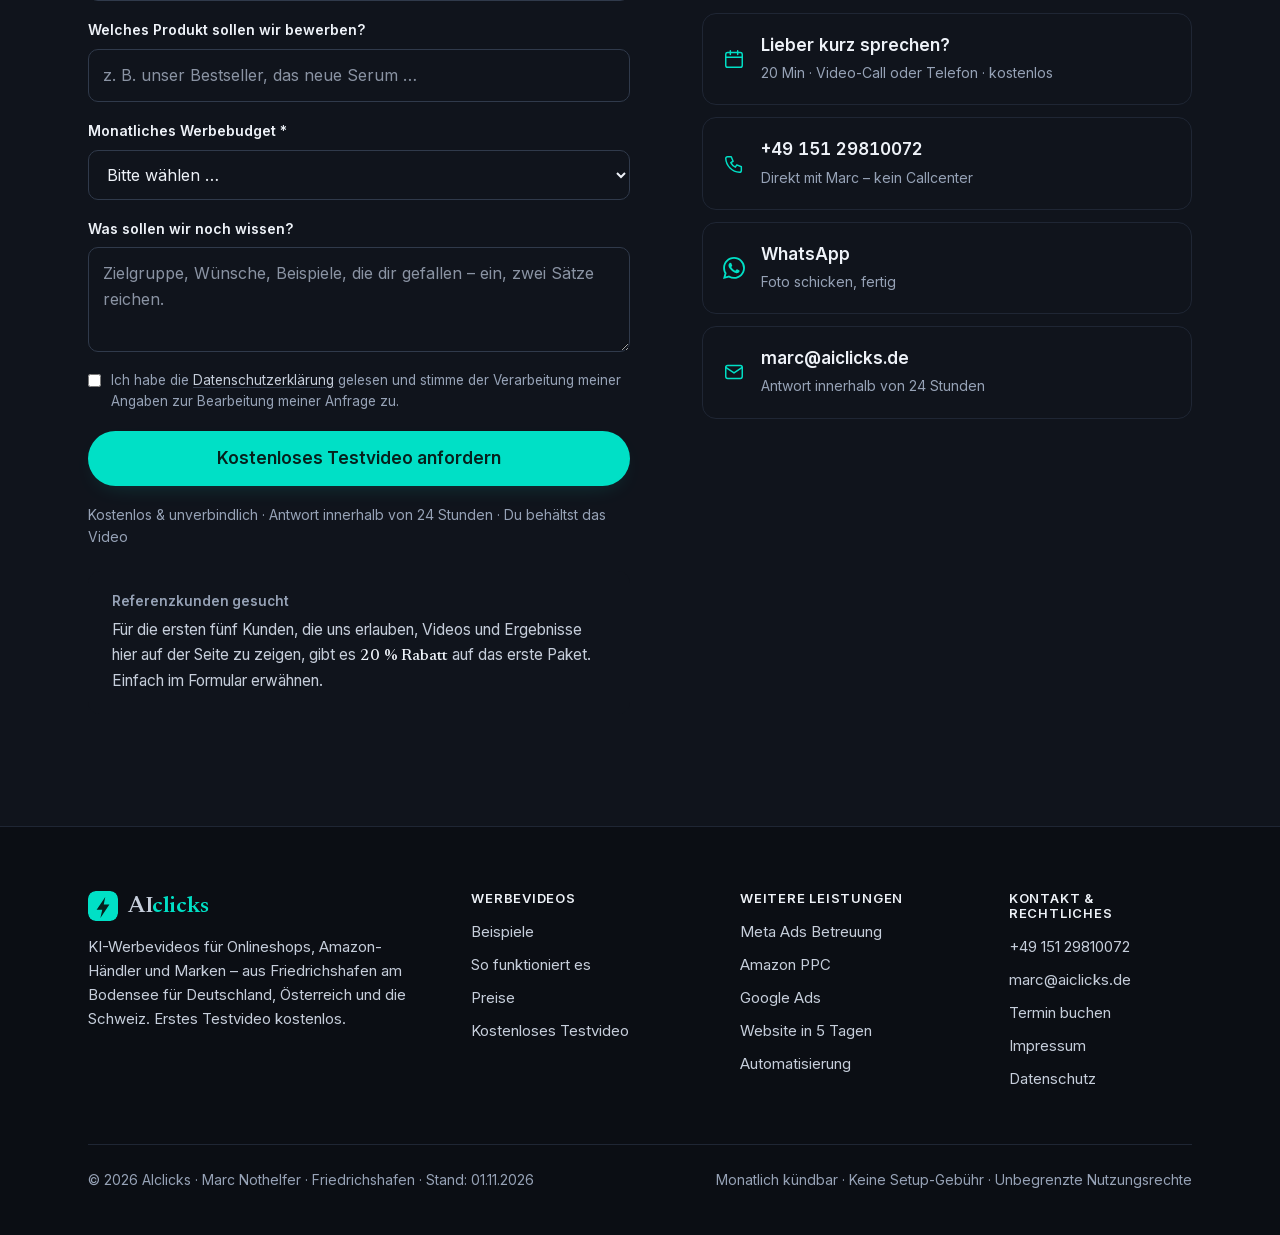
==== commit da33000c: "Relaunch Startseite: KI-Werbevideos aus einem Handyfoto in 48 h – Hero-Video, Vorher/Nachher-Regler," ====
--- a/index.html
+++ b/index.html
@@ -3,8 +3,8 @@
 <head>
 <meta charset="UTF-8">
 <meta name="viewport" content="width=device-width, initial-scale=1.0">
-<title>Performance Marketing &amp; Google Ads Agentur Bodensee | AIclicks</title>
-<meta name="description" content="Mehr Umsatz im Onlineshop, mehr Anfragen für Dienstleister, Abläufe automatisiert: Google Ads, Meta Ads, Amazon PPC, Websites &amp; Automatisierung aus Friedrichshafen.">
+<title>KI-Werbevideos aus einem Handyfoto – in 48 Stunden | AIclicks</title>
+<meta name="description" content="AIclicks produziert Werbevideos mit KI für Onlineshops und Marken: aus einem Produktfoto werden fertige Video-Ads für Meta, TikTok, YouTube und Amazon – in 48 Stunden, ab 149 €. Erstes Testvideo kostenlos.">
 <meta name="author" content="Marc Nothelfer – AIclicks">
 <meta name="robots" content="index, follow, max-image-preview:large, max-snippet:-1, max-video-preview:-1">
 <meta name="theme-color" content="#0b0e14">
@@ -13,8 +13,8 @@
 <link rel="alternate" type="text/plain" href="https://aiclicks.de/llms.txt" title="LLM-Kontext">
 <meta name="geo.region" content="DE-BW">
 <meta name="geo.placename" content="Friedrichshafen">
-<meta property="og:title" content="AIclicks – Mehr Kunden für dein Geschäft. Ohne Rätselraten.">
-<meta property="og:description" content="Mehr Umsatz im Onlineshop, mehr Anfragen für deinen Betrieb, Abläufe die von selbst laufen – Google Ads, Meta Ads, Amazon PPC, Websites & Automatisierung aus Friedrichshafen. Monatlich kündbar.">
+<meta property="og:title" content="AIclicks – Werbevideos, die verkaufen. Aus einem Handyfoto. In 48 Stunden.">
+<meta property="og:description" content="Du schickst ein Produktfoto, wir liefern fertige Werbevideos mit Konzept, Szenen, Stimme und Musik – für Meta, TikTok, YouTube und Amazon. Erstes Testvideo kostenlos.">
 <meta property="og:type" content="website">
 <meta property="og:url" content="https://aiclicks.de/">
 <meta property="og:site_name" content="AIclicks">
@@ -22,13 +22,14 @@
 <meta property="og:image" content="https://aiclicks.de/og-image.jpg">
 <meta property="og:image:width" content="1200">
 <meta property="og:image:height" content="630">
-<meta property="og:image:alt" content="AIclicks – Performance-Marketing-Agentur am Bodensee">
+<meta property="og:image:alt" content="Vom Handyfoto zum fertigen Werbevideo – AIclicks">
 <meta name="twitter:card" content="summary_large_image">
-<meta name="twitter:title" content="AIclicks – Mehr Kunden für dein Geschäft. Ohne Rätselraten.">
-<meta name="twitter:description" content="Mehr Umsatz im Onlineshop, mehr Anfragen für deinen Betrieb, Abläufe die von selbst laufen – Google Ads, Meta Ads, Amazon PPC, Websites & Automatisierung aus Friedrichshafen. Monatlich kündbar.">
+<meta name="twitter:title" content="AIclicks – Werbevideos, die verkaufen. Aus einem Handyfoto. In 48 Stunden.">
+<meta name="twitter:description" content="Du schickst ein Produktfoto, wir liefern fertige Werbevideos mit Konzept, Szenen, Stimme und Musik. Erstes Testvideo kostenlos.">
 <meta name="twitter:image" content="https://aiclicks.de/og-image.jpg">
 <link rel="preload" href="/fonts/newsreader-var.woff2" as="font" type="font/woff2" crossorigin>
 <link rel="preload" href="/fonts/inter-var.woff2" as="font" type="font/woff2" crossorigin>
+<link rel="preload" href="/media/v1-vorher-nachher.jpg" as="image">
 <link rel="stylesheet" href="/styles.css">
 <link rel="preconnect" href="https://www.googletagmanager.com" crossorigin>
 <script type="application/ld+json">
@@ -39,71 +40,71 @@
       "@type": ["ProfessionalService", "LocalBusiness"],
       "@id": "https://aiclicks.de/#organization",
       "name": "AIclicks",
-      "alternateName": "AIclicks Performance Marketing",
-      "description": "Performance-Marketing-Agentur in Friedrichshafen am Bodensee: Google Ads, Meta Ads, Amazon PPC, Websites zum Festpreis, Werbevideos, E-Mail-Marketing und Prozessautomatisierung für Onlineshops, Handwerk, Dienstleister und Mittelstand.",
+      "alternateName": "AIclicks KI-Werbevideos",
+      "description": "AIclicks produziert Werbevideos mit KI für Onlineshops, Amazon-Händler und Marken: aus einem Produktfoto entstehen fertige Video-Ads mit Konzept, Szenen, Stimme, Musik und Untertiteln – für Meta, TikTok, YouTube und Amazon, in 48 Stunden. Sitz in Friedrichshafen am Bodensee, Kunden in Deutschland, Österreich und der Schweiz.",
       "url": "https://aiclicks.de/",
       "logo": { "@type": "ImageObject", "url": "https://aiclicks.de/logo.svg" },
       "image": "https://aiclicks.de/og-image.jpg",
       "telephone": "+49 151 29810072",
       "email": "marc@aiclicks.de",
-      "priceRange": "490 € – 2.900 €+",
+      "priceRange": "0 € – 2.690 €",
       "currenciesAccepted": "EUR",
       "paymentAccepted": "Rechnung, Überweisung",
       "foundingDate": "2026",
       "founder": { "@id": "https://aiclicks.de/#marc" },
       "employee": { "@id": "https://aiclicks.de/#marc" },
-      "address": {
-        "@type": "PostalAddress",
-        "addressLocality": "Friedrichshafen",
-        "addressRegion": "Baden-Württemberg",
-        "addressCountry": "DE"
-      },
+      "address": { "@type": "PostalAddress", "addressLocality": "Friedrichshafen", "addressRegion": "Baden-Württemberg", "addressCountry": "DE" },
       "geo": { "@type": "GeoCoordinates", "latitude": 47.6543, "longitude": 9.4795 },
       "areaServed": [
-        { "@type": "City", "name": "Friedrichshafen" },
-        { "@type": "City", "name": "Ravensburg" },
-        { "@type": "City", "name": "Konstanz" },
-        { "@type": "City", "name": "Lindau" },
-        { "@type": "City", "name": "Überlingen" },
-        { "@type": "AdministrativeArea", "name": "Bodenseekreis" },
         { "@type": "Country", "name": "Deutschland" },
         { "@type": "Country", "name": "Österreich" },
-        { "@type": "Country", "name": "Schweiz" }
+        { "@type": "Country", "name": "Schweiz" },
+        { "@type": "AdministrativeArea", "name": "Bodenseekreis" }
       ],
       "knowsLanguage": ["de", "en"],
-      "knowsAbout": ["Google Ads", "Meta Ads", "Facebook Ads", "Instagram Ads", "Amazon PPC", "Amazon Advertising", "Werbevideos", "Performance Marketing", "Prozessautomatisierung", "Webentwicklung", "E-Mail-Marketing", "Klaviyo", "Conversion-Optimierung", "Marketing-Automatisierung", "Landingpages", "Shopify"],
+      "knowsAbout": ["KI-Werbevideos", "Video Ads", "UGC Ads", "Ad Creatives", "Meta Ads", "TikTok Ads", "Amazon Sponsored Brands Video", "Performance Marketing", "E-Commerce", "Shopify", "Amazon PPC"],
       "hasOfferCatalog": {
         "@type": "OfferCatalog",
-        "name": "Leistungen & Preise",
+        "name": "KI-Werbevideos – Pakete & Preise",
         "itemListElement": [
-          { "@type": "Offer", "name": "Mehr Umsatz im Onlineshop – Amazon PPC, Listings, Creatives, E-Mail-Flows", "url": "https://aiclicks.de/amazon-ppc-agentur.html", "price": "1490", "priceCurrency": "EUR", "priceSpecification": { "@type": "UnitPriceSpecification", "price": "1490", "priceCurrency": "EUR", "unitText": "Monat", "minPrice": "1490" }, "itemOffered": { "@type": "Service", "name": "E-Commerce-Wachstum (Amazon & Shopify)", "serviceType": "E-Commerce Marketing" } },
-          { "@type": "Offer", "name": "Mehr Anfragen für Dienstleister – Google Ads & Meta Ads", "url": "https://aiclicks.de/google-ads-agentur-bodensee.html", "price": "1490", "priceCurrency": "EUR", "priceSpecification": { "@type": "UnitPriceSpecification", "price": "1490", "priceCurrency": "EUR", "unitText": "Monat", "minPrice": "1490" }, "itemOffered": { "@type": "Service", "name": "Ads Management", "serviceType": "Paid Advertising Management" } },
-          { "@type": "Offer", "name": "Website in 5 Tagen", "url": "https://aiclicks.de/website-in-5-tagen.html", "price": "1990", "priceCurrency": "EUR", "itemOffered": { "@type": "Service", "name": "Website-Erstellung zum Festpreis", "serviceType": "Web Design" } },
-          { "@type": "Offer", "name": "Automatisierung & individuelle Lösungen", "url": "https://aiclicks.de/automatisierung.html", "price": "490", "priceCurrency": "EUR", "priceSpecification": { "@type": "UnitPriceSpecification", "price": "490", "priceCurrency": "EUR", "unitText": "Projekt", "minPrice": "490" }, "itemOffered": { "@type": "Service", "name": "Prozessautomatisierung & individuelle Tools", "serviceType": "Business Process Automation" } },
-          { "@type": "Offer", "name": "Werbevideos & Anzeigen", "url": "https://aiclicks.de/ki-werbevideos.html", "price": "690", "priceCurrency": "EUR", "priceSpecification": { "@type": "UnitPriceSpecification", "price": "690", "priceCurrency": "EUR", "unitText": "Paket", "minPrice": "690" }, "itemOffered": { "@type": "Service", "name": "Werbevideos & Ad Creatives", "serviceType": "Ad Creative Production" } }
+          { "@type": "Offer", "name": "Kostenloses Testvideo", "url": "https://aiclicks.de/#kontakt", "price": "0", "priceCurrency": "EUR", "itemOffered": { "@type": "Service", "name": "1 KI-Werbevideo (9:16) für dein Produkt", "serviceType": "Ad Creative Production" } },
+          { "@type": "Offer", "name": "Einzelvideo (Einführungspreis)", "url": "https://aiclicks.de/#preise", "price": "149", "priceValidUntil": "2026-12-31", "priceCurrency": "EUR", "itemOffered": { "@type": "Service", "name": "1 KI-Werbevideo mit Stimme, Musik, Untertiteln und Endkarte", "serviceType": "Ad Creative Production" } },
+          { "@type": "Offer", "name": "Starter-Paket – 5 Videos (Einführungspreis)", "url": "https://aiclicks.de/#preise", "price": "690", "priceValidUntil": "2026-12-31", "priceCurrency": "EUR", "itemOffered": { "@type": "Service", "name": "5 KI-Werbevideos: 1 Konzept, 5 Hook-Varianten", "serviceType": "Ad Creative Production" } },
+          { "@type": "Offer", "name": "Growth – 8 Videos pro Monat", "url": "https://aiclicks.de/#preise", "price": "1490", "priceCurrency": "EUR", "priceSpecification": { "@type": "UnitPriceSpecification", "price": "1490", "priceCurrency": "EUR", "unitText": "Monat" }, "itemOffered": { "@type": "Service", "name": "8 KI-Werbevideos pro Monat, 2–3 Konzepte", "serviceType": "Ad Creative Production" } },
+          { "@type": "Offer", "name": "Scale – 16 Videos pro Monat", "url": "https://aiclicks.de/#preise", "price": "2690", "priceCurrency": "EUR", "priceSpecification": { "@type": "UnitPriceSpecification", "price": "2690", "priceCurrency": "EUR", "unitText": "Monat" }, "itemOffered": { "@type": "Service", "name": "16 KI-Werbevideos pro Monat inkl. Auswertung der Gewinner", "serviceType": "Ad Creative Production" } }
         ]
       },
       "makesOffer": [
-        { "@type": "Offer", "itemOffered": { "@type": "Service", "name": "Google Ads Agentur", "url": "https://aiclicks.de/google-ads-agentur-bodensee.html" } },
+        { "@type": "Offer", "itemOffered": { "@type": "Service", "name": "KI-Werbevideos & Ad Creatives", "url": "https://aiclicks.de/" } },
         { "@type": "Offer", "itemOffered": { "@type": "Service", "name": "Meta Ads Agentur (Facebook & Instagram)", "url": "https://aiclicks.de/meta-ads-agentur.html" } },
         { "@type": "Offer", "itemOffered": { "@type": "Service", "name": "Amazon PPC Agentur", "url": "https://aiclicks.de/amazon-ppc-agentur.html" } },
-        { "@type": "Offer", "itemOffered": { "@type": "Service", "name": "Werbevideos & Anzeigen", "url": "https://aiclicks.de/ki-werbevideos.html" } },
-        { "@type": "Offer", "itemOffered": { "@type": "Service", "name": "Website in 5 Tagen", "url": "https://aiclicks.de/website-in-5-tagen.html" } },
-        { "@type": "Offer", "itemOffered": { "@type": "Service", "name": "Automatisierung & individuelle Lösungen", "url": "https://aiclicks.de/automatisierung.html" } }
+        { "@type": "Offer", "itemOffered": { "@type": "Service", "name": "Google Ads Agentur", "url": "https://aiclicks.de/google-ads-agentur-bodensee.html" } }
       ]
     },
     {
       "@type": "Person",
       "@id": "https://aiclicks.de/#marc",
       "name": "Marc Nothelfer",
-      "jobTitle": "Gründer & Performance-Marketing-Stratege",
+      "jobTitle": "Gründer & Creative Producer",
       "worksFor": { "@id": "https://aiclicks.de/#organization" },
       "image": "https://aiclicks.de/marc-nothelfer.webp",
       "email": "marc@aiclicks.de",
       "telephone": "+49 151 29810072",
       "url": "https://aiclicks.de/#ueber",
-      "knowsAbout": ["Google Ads", "Meta Ads", "Amazon PPC", "E-Commerce", "Shopify", "Klaviyo", "Werbevideos", "Automatisierung", "Einkauf & Verhandlung"],
-      "description": "Gründer von AIclicks. Hat mit eigenem Geld eine Amazon-Marke auf über 1,7 Mio. $ Umsatz und einen Shopify-Shop mit bis zu 9,7 % Conversion-Rate aufgebaut, bevor er Performance Marketing für Kunden anbot."
+      "knowsAbout": ["KI-Werbevideos", "Meta Ads", "Amazon PPC", "E-Commerce", "Shopify", "Performance Marketing"],
+      "description": "Gründer von AIclicks. Hat eine eigene Amazon-Marke auf über 1,7 Mio. $ Umsatz und einen eigenen Shopify-Shop auf 235.000 € gebracht und bewirbt beide mit KI-Werbevideos aus eigener Produktion."
+    },
+    {
+      "@type": "VideoObject",
+      "@id": "https://aiclicks.de/#demo-video",
+      "name": "Vom Handyfoto zum Werbevideo – KI-Werbevideo Beispiel (AIclicks)",
+      "description": "Aus einem einfachen Handyfoto eines Serums entsteht in 48 Stunden eine fertige Werbeanzeige mit Szenen, Stimme und Musik – komplett mit KI produziert.",
+      "thumbnailUrl": "https://aiclicks.de/media/v1-vorher-nachher.jpg",
+      "contentUrl": "https://aiclicks.de/media/v1-vorher-nachher.mp4",
+      "uploadDate": "2026-11-01",
+      "duration": "PT24S",
+      "inLanguage": "de",
+      "publisher": { "@id": "https://aiclicks.de/#organization" }
     },
     {
       "@type": "WebSite",
@@ -117,25 +118,26 @@
       "@type": "WebPage",
       "@id": "https://aiclicks.de/#webpage",
       "url": "https://aiclicks.de/",
-      "name": "Performance Marketing & Google Ads Agentur Bodensee | AIclicks",
+      "name": "KI-Werbevideos aus einem Handyfoto – in 48 Stunden | AIclicks",
       "isPartOf": { "@id": "https://aiclicks.de/#website" },
       "about": { "@id": "https://aiclicks.de/#organization" },
       "inLanguage": "de-DE",
-      "dateModified": "2026-10-07",
-      "primaryImageOfPage": { "@type": "ImageObject", "url": "https://aiclicks.de/og-image.jpg" }
+      "dateModified": "2026-11-01",
+      "primaryImageOfPage": { "@type": "ImageObject", "url": "https://aiclicks.de/og-image.jpg" },
+      "video": { "@id": "https://aiclicks.de/#demo-video" }
     },
     {
       "@type": "FAQPage",
       "@id": "https://aiclicks.de/#faq",
       "mainEntity": [
-        { "@type": "Question", "name": "Was kostet AIclicks?", "acceptedAnswer": { "@type": "Answer", "text": "Mehr Umsatz im Onlineshop und Mehr Anfragen für Dienstleister jeweils ab 1.490 € pro Monat, Website in 5 Tagen 1.990 € Festpreis, Automatisierungen ab 490 € Festpreis, Werbevideos & Anzeigen ab 690 € pro Paket. Werbebudget geht direkt an Google, Meta oder Amazon. Keine Setup-Gebühr, keine Mindestlaufzeit." } },
-        { "@type": "Question", "name": "Muss ich mich langfristig binden?", "acceptedAnswer": { "@type": "Answer", "text": "Nein. Alle Pakete sind monatlich kündbar – ohne Setup-Gebühr und ohne Kleingedrucktes." } },
-        { "@type": "Question", "name": "Was kostet eine Website bei AIclicks?", "acceptedAnswer": { "@type": "Answer", "text": "Eine komplette Website für Handwerk und Dienstleister kostet 1.990 € Festpreis und ist in 5 Werktagen online – inklusive Texten, Kontaktformular, Tracking, SEO-Grundlagen, Google-Unternehmensprofil und Rechtstexten." } },
-        { "@type": "Question", "name": "Welche Abläufe kann AIclicks automatisieren?", "acceptedAnswer": { "@type": "Answer", "text": "Anfragen automatisch beantworten und qualifizieren (Website, WhatsApp, Telefon), Angebote aus Vorlagen erstellen, Follow-ups und Bewertungsanfragen versenden, Belege und Rechnungen sortieren, Berichte automatisch erstellen sowie individuelle kleine Tools wie Preisrechner. Kleine Automatisierungen ab 490 € Festpreis, Tools und Projekte ab 1.990 €." } },
-        { "@type": "Question", "name": "Wann sehe ich Ergebnisse?", "acceptedAnswer": { "@type": "Answer", "text": "Erste Daten gibt es schon nach wenigen Tagen, belastbare Ergebnisse meist nach 30 bis 90 Tagen. Im kostenlosen Erstgespräch sagen wir vorab ehrlich, was im konkreten Fall realistisch ist." } },
-        { "@type": "Question", "name": "Macht ihr auch Amazon PPC?", "acceptedAnswer": { "@type": "Answer", "text": "Ja. Amazon Ads (Sponsored Products, Sponsored Brands, Sponsored Display) sind eine Kernkompetenz. Die eigene Amazon-Marke wurde mit datengetriebener PPC-Steuerung auf über 1,7 Mio. $ Umsatz in 8 Marktplätzen skaliert." } },
-        { "@type": "Question", "name": "Für wen lohnt sich AIclicks?", "acceptedAnswer": { "@type": "Answer", "text": "Für Mittelstand, Handwerk, Dienstleister und Onlineshops ab etwa 1.000 € Marketing-Budget pro Monat, die planbar mehr Anfragen oder Bestellungen wollen." } },
-        { "@type": "Question", "name": "Wo sitzt AIclicks und für welche Regionen arbeitet ihr?", "acceptedAnswer": { "@type": "Answer", "text": "AIclicks sitzt in Friedrichshafen am Bodensee (Baden-Württemberg). Kunden aus Friedrichshafen, Ravensburg, Konstanz, Lindau und dem Bodenseekreis betreuen wir auch vor Ort; deutschlandweit sowie in Österreich und der Schweiz arbeiten wir remote per Video-Call." } }
+        { "@type": "Question", "name": "Was kostet ein KI-Werbevideo bei AIclicks?", "acceptedAnswer": { "@type": "Answer", "text": "Ein einzelnes Werbevideo kostet zur Einführung 149 € (regulär 249 €), das Starter-Paket mit 5 Videos 690 € (regulär 890 €), das Growth-Abo mit 8 Videos im Monat 1.490 € und das Scale-Abo mit 16 Videos im Monat 2.690 €. Das erste Testvideo ist kostenlos. Alle Preise netto, Abos monatlich kündbar." } },
+        { "@type": "Question", "name": "Was brauche ich, um ein Werbevideo zu bekommen?", "acceptedAnswer": { "@type": "Answer", "text": "Ein bis drei Fotos deines Produkts – ein Handyfoto reicht – und den Link zu deinem Shop oder deiner Produktseite. Zielgruppe, Wünsche oder Beispiele kannst du mitgeben, musst du aber nicht." } },
+        { "@type": "Question", "name": "Wie schnell bekomme ich mein Video?", "acceptedAnswer": { "@type": "Answer", "text": "Testvideo und Einzelvideos liefern wir innerhalb von 48 Stunden nach dem Briefing. Pakete mit mehreren Videos brauchen 3 bis 5 Werktage." } },
+        { "@type": "Question", "name": "Sieht man den Videos an, dass sie mit KI gemacht sind?", "acceptedAnswer": { "@type": "Answer", "text": "Szenen, Menschen und Bewegung entstehen mit KI, dein Produkt bleibt detailgetreu. Wir kennzeichnen die Videos gemäß den Regeln von Meta und TikTok. Entscheidend ist nicht, ob man es sieht, sondern ob das Video verkauft – deshalb kannst du es mit dem kostenlosen Testvideo gefahrlos ausprobieren." } },
+        { "@type": "Question", "name": "Darf ich die Videos überall nutzen?", "acceptedAnswer": { "@type": "Answer", "text": "Ja. Du bekommst zeitlich und räumlich unbegrenzte Nutzungsrechte für alle Kanäle – Werbung, Website, Shop, Social Media, Marktplätze, auch Spark Ads und Whitelisting." } },
+        { "@type": "Question", "name": "Kann ich Änderungen verlangen?", "acceptedAnswer": { "@type": "Answer", "text": "Ja, zwei Korrekturrunden sind in jedem Paket enthalten. Weitere Runden kosten 79 € pro Runde." } },
+        { "@type": "Question", "name": "Für welche Plattformen eignen sich die Videos?", "acceptedAnswer": { "@type": "Answer", "text": "Für Meta (Facebook und Instagram), TikTok, YouTube Shorts, Amazon Sponsored Brands Video sowie für Shop und Website. Standard ist 9:16, weitere Formate wie 1:1 und 16:9 gibt es als Zusatz." } },
+        { "@type": "Question", "name": "In welchen Sprachen produziert AIclicks?", "acceptedAnswer": { "@type": "Answer", "text": "Deutsch und Englisch, weitere Sprachen auf Anfrage. Stimme und Untertitel passen wir an den Zielmarkt an." } }
       ]
     }
   ]
@@ -164,14 +166,14 @@
   <div class="wrap nav">
     <a class="brand" href="/"><img src="/icon.svg" alt="" width="30" height="30"><span>AI<b>clicks</b></span></a>
     <nav id="navlinks" aria-label="Hauptnavigation">
-      <a href="#leistungen">Leistungen</a>
+      <a href="#beispiele">Beispiele</a>
       <a href="#ablauf">Ablauf</a>
       <a href="#preise">Preise</a>
-      <a href="#ueber">Über uns</a>
+      <a href="#ueber">Über Marc</a>
       <a href="#faq">Fragen</a>
     </nav>
     <div class="nav-right">
-      <a href="#kontakt" class="btn">Kostenloses Erstgespräch</a>
+      <a href="#kontakt" class="btn">Kostenloses Testvideo</a>
       <button class="menu-btn" id="menuBtn" aria-label="Menü öffnen" aria-expanded="false" aria-controls="navlinks">Menü</button>
     </div>
   </div>
@@ -180,108 +182,181 @@
 <main id="main">
 
 <!-- HERO -->
-<section class="hero">
+<section class="hero hero-video">
   <div class="wrap hero-grid">
     <div>
-      <h1 class="rise" style="--i:0">Mehr Kunden für dein Geschäft. Ohne Rätselraten.</h1>
-      <p class="lead rise" style="--i:1">Wir bringen Onlineshops mehr Umsatz, Betrieben mehr Anfragen – und nehmen dir die Abläufe ab, die jeden Tag Zeit fressen. Zuerst mit eigenem Geld ausprobiert: über 1,7 Mio. $ Umsatz auf Amazon und 235.000 € im eigenen Shopify-Shop.</p>
+      <h1 class="rise" style="--i:0">Werbevideos, die verkaufen. Aus einem Handyfoto. In 48 Stunden.</h1>
+      <p class="lead rise" style="--i:1">Du schickst uns ein Foto deines Produkts. Wir machen daraus fertige Werbevideos für Meta, TikTok, YouTube und Amazon – mit Konzept, Szenen, Stimme und Musik. Kein Dreh, keine Models, keine Agenturpreise. Das erste Testvideo ist kostenlos.</p>
       <div class="cta-row rise" style="--i:2">
-        <a href="#kontakt" class="btn lg">Kostenloses Erstgespräch</a>
-        <a href="#leistungen" class="link">Was wir machen</a>
-      </div>
-      <div class="trust rise" style="--i:3"><span>Monatlich kündbar</span><span>Keine Setup-Gebühr</span><span>Du sprichst direkt mit dem Gründer</span></div>
-    </div>
-    <div class="hero-side rise" style="--i:2">
-      <figure class="portrait hero-portrait">
-        <img src="/marc-cutout-m.webp" srcset="/marc-cutout-m.webp 640w, /marc-cutout.webp 1024w" sizes="(max-width: 640px) 40vw, 220px" alt="Marc Nothelfer, Gründer von AIclicks" width="640" height="894" fetchpriority="high" decoding="async">
-        <figcaption><b>Marc Nothelfer</b>Gründer</figcaption>
-      </figure>
-      <div class="hero-ledger">
-        <p class="hl-intro">Erst mit eigenem Geld, dann für Kunden.</p>
-        <dl>
-          <div><dt>Eigene Amazon-Marke<small>74.287 Einheiten, 8 Länder</small></dt><dd>1.712.941 $<small>Umsatz</small></dd></div>
-          <div><dt>Eigener Shopify-Shop<small>235.000 € Umsatz · Branchenschnitt 1–3 %</small></dt><dd>9,7 %<small>Conversion</small></dd></div>
-          <div><dt>Antwort auf jede Anfrage<small>persönlich, kein Callcenter</small></dt><dd>24 h<small>spätestens</small></dd></div>
-        </dl>
-      </div>
-    </div>
-  </div>
-</section>
-
-<!-- LEISTUNGEN -->
-<section id="leistungen">
+        <a href="#kontakt" class="btn lg">Kostenloses Testvideo anfordern</a>
+        <a href="#beispiele" class="link">Beispiele ansehen</a>
+      </div>
+      <div class="trust rise" style="--i:3"><span>Erstes Video kostenlos</span><span>Lieferung in 48 Stunden</span><span>Alle Nutzungsrechte inklusive</span></div>
+    </div>
+    <div class="hero-demo rise" style="--i:2">
+      <figure class="phone phone-hero">
+        <video id="heroVideo" src="/media/v1-vorher-nachher.mp4" poster="/media/v1-vorher-nachher.jpg" muted autoplay loop playsinline preload="metadata" aria-label="Beispiel-Werbevideo: Aus einem Handyfoto wird eine fertige Anzeige"></video>
+        <button class="sound" type="button" id="heroSound" aria-pressed="false" aria-label="Ton einschalten"><svg viewBox="0 0 24 24" fill="none" stroke="currentColor" stroke-width="1.8" stroke-linecap="round" stroke-linejoin="round" aria-hidden="true"><path d="M4 9v6h4l5 4V5L8 9H4z"/><path class="on" d="M16 9a4 4 0 0 1 0 6M18.5 6.5a8 8 0 0 1 0 11"/><path class="off" d="M17 9l4 6M21 9l-4 6"/></svg><span>Ton an</span></button>
+      </figure>
+      <figcaption class="demo-cap">
+        <img src="/media/vorher-m.webp" alt="Das Handyfoto, aus dem das Video entstand" width="480" height="720" loading="lazy" decoding="async">
+        <span><b>Aus diesem Handyfoto</b> ist das Video links entstanden. 24 Sekunden, komplett mit KI produziert – Bild, Bewegung, Stimme, Musik.</span>
+      </figcaption>
+    </div>
+  </div>
+</section>
+
+<!-- VORHER / NACHHER -->
+<section id="beispiele" class="soft">
+  <div class="wrap">
+    <div class="section-head">
+      <h2>Vom Handyfoto zur Werbung.</h2>
+      <p>Links das Foto, das uns der Kunde schickt. Rechts ein Bild aus dem fertigen Werbevideo. Zieh den Regler.</p>
+    </div>
+    <div class="compare-grid">
+      <figure class="compare" data-compare>
+        <img class="before" src="/media/vorher.webp" alt="Vorher: Handyfoto eines Serums auf einer unaufgeräumten Küchenzeile" width="900" height="1350" loading="lazy" decoding="async">
+        <img class="after" src="/media/nachher.webp" alt="Nachher: Bild aus dem Werbevideo – das Serum im goldenen Studiolicht" width="900" height="1350" loading="lazy" decoding="async">
+        <div class="handle" aria-hidden="true"></div>
+        <input type="range" min="0" max="100" value="50" aria-label="Vergleich Vorher/Nachher verschieben">
+        <span class="tag tag-l">Handyfoto</span><span class="tag tag-r">Werbevideo</span>
+        <figcaption>Serum · Hautpflege</figcaption>
+      </figure>
+      <figure class="compare" data-compare>
+        <img class="before" src="/media/kaffee-vorher.webp" alt="Vorher: Handyfoto einer Kaffeetüte auf einem Küchentisch mit Krümeln" width="900" height="1350" loading="lazy" decoding="async">
+        <img class="after" src="/media/kaffee-nachher.webp" alt="Nachher: die Kaffeetüte im warmen Morgenlicht mit Bohnen und Dampf" width="900" height="1350" loading="lazy" decoding="async">
+        <div class="handle" aria-hidden="true"></div>
+        <input type="range" min="0" max="100" value="50" aria-label="Vergleich Vorher/Nachher verschieben">
+        <span class="tag tag-l">Handyfoto</span><span class="tag tag-r">Werbevideo</span>
+        <figcaption>Kaffee · Lebensmittel</figcaption>
+      </figure>
+      <figure class="compare" data-compare>
+        <img class="before" src="/media/sneaker-vorher.webp" alt="Vorher: Handyfoto eines Sneakers auf dem Teppich neben anderen Schuhen" width="900" height="1350" loading="lazy" decoding="async">
+        <img class="after" src="/media/sneaker-nachher.webp" alt="Nachher: der Sneaker schwebt über einer spiegelnden Wasserfläche" width="900" height="1350" loading="lazy" decoding="async">
+        <div class="handle" aria-hidden="true"></div>
+        <input type="range" min="0" max="100" value="50" aria-label="Vergleich Vorher/Nachher verschieben">
+        <span class="tag tag-l">Handyfoto</span><span class="tag tag-r">Werbevideo</span>
+        <figcaption>Sneaker · Fashion</figcaption>
+      </figure>
+    </div>
+    <p class="fine demo-note">Demo-Produkte aus unserer Produktion. Dein Produkt bleibt dabei detailgetreu erhalten – Etikett, Form, Farben – nur die Welt drumherum bauen wir neu.</p>
+  </div>
+</section>
+
+<!-- VIDEOS -->
+<section id="videos">
+  <div class="wrap">
+    <div class="section-head">
+      <h2>Ein Produkt, fünf Videos, fünf Ansätze.</h2>
+      <p>Gute Werbung ist kein einzelnes Video, sondern ein Test: verschiedene Einstiege, verschiedene Argumente. Meta zeigt dir in einer Woche, welcher Ansatz bei deiner Zielgruppe gewinnt. Tippe auf ein Video, um es mit Ton zu sehen.</p>
+    </div>
+    <div class="vid-grid">
+      <figure class="phone vid" data-vid>
+        <video src="/media/v1-vorher-nachher.mp4" poster="/media/v1-vorher-nachher.jpg" preload="none" playsinline aria-label="Video: Vorher-Nachher"></video>
+        <button class="play" type="button" aria-label="Video abspielen"><svg viewBox="0 0 24 24" fill="currentColor" aria-hidden="true"><path d="M8 5v14l11-7z"/></svg></button>
+        <figcaption><b>Vorher → Nachher</b>Der Beweis als Hook: aus dem Handyfoto wird die Anzeige.</figcaption>
+      </figure>
+      <figure class="phone vid" data-vid>
+        <video src="/media/v2-problem-loesung.mp4" poster="/media/v2-problem-loesung.jpg" preload="none" playsinline aria-label="Video: Problem und Lösung"></video>
+        <button class="play" type="button" aria-label="Video abspielen"><svg viewBox="0 0 24 24" fill="currentColor" aria-hidden="true"><path d="M8 5v14l11-7z"/></svg></button>
+        <figcaption><b>Problem → Lösung</b>„Deine Werbung läuft, aber keiner kauft?“ – spricht den Schmerz direkt an.</figcaption>
+      </figure>
+      <figure class="phone vid" data-vid>
+        <video src="/media/v3-skalieren.mp4" poster="/media/v3-skalieren.jpg" preload="none" playsinline aria-label="Video: Skalieren"></video>
+        <button class="play" type="button" aria-label="Video abspielen"><svg viewBox="0 0 24 24" fill="currentColor" aria-hidden="true"><path d="M8 5v14l11-7z"/></svg></button>
+        <figcaption><b>Wachstum</b>Für Marken, die skalieren wollen: mehr Varianten, mehr Gewinner.</figcaption>
+      </figure>
+      <figure class="phone vid" data-vid>
+        <video src="/media/v4-kosten-vergleich.mp4" poster="/media/v4-kosten-vergleich.jpg" preload="none" playsinline aria-label="Video: Dreh gegen KI"></video>
+        <button class="play" type="button" aria-label="Video abspielen"><svg viewBox="0 0 24 24" fill="currentColor" aria-hidden="true"><path d="M8 5v14l11-7z"/></svg></button>
+        <figcaption><b>Dreh vs. KI</b>Team, Studio, Models gegen 48 Stunden – der Kostenvergleich.</figcaption>
+      </figure>
+      <figure class="phone vid" data-vid>
+        <video src="/media/v5-hook-handyfoto.mp4" poster="/media/v5-hook-handyfoto.jpg" preload="none" playsinline aria-label="Video: Hook-Variante"></video>
+        <button class="play" type="button" aria-label="Video abspielen"><svg viewBox="0 0 24 24" fill="currentColor" aria-hidden="true"><path d="M8 5v14l11-7z"/></svg></button>
+        <figcaption><b>Hook-Variante</b>Gleiches Video, anderer Einstieg – so testet man, was hängen bleibt.</figcaption>
+      </figure>
+    </div>
+    <p class="fine demo-note">Alle Videos vollständig mit KI produziert: Szenen, Menschen, Bewegung, Stimme auf Deutsch, Musik und Untertitel. „Saelia“ ist ein Demo-Produkt aus unserer Werkstatt.</p>
+  </div>
+</section>
+
+<!-- WAS DU BEKOMMST -->
+<section id="leistung" class="soft">
   <div class="wrap offers">
     <div class="offers-head">
-      <h2>Drei Wege, wie wir dir helfen.</h2>
-      <p>Alles aus einer Hand, alles monatlich kündbar. Wenn du nicht sicher bist, was du brauchst, klären wir das im kostenlosen Erstgespräch.</p>
-      <p class="fine">Auch einzeln buchbar:<br><a href="/google-ads-agentur-bodensee.html">Google Ads</a> · <a href="/meta-ads-agentur.html">Meta Ads</a> · <a href="/amazon-ppc-agentur.html">Amazon PPC</a> · <a href="/ki-werbevideos.html">Werbevideos &amp; Anzeigen</a> · <a href="/website-in-5-tagen.html">Website in 5 Tagen</a> · <a href="/automatisierung.html">Automatisierung</a></p>
+      <h2>Was in jedem Video steckt.</h2>
+      <p>Kein Produkt auf weißem Hintergrund mit Zoom. Jedes Video bekommt ein eigenes Konzept für deine Zielgruppe – so, wie die Anzeigen gebaut sind, die auf Meta und TikTok gerade gewinnen.</p>
     </div>
     <div class="offer-list">
-
       <article class="offer">
-        <div class="offer-top"><h3>Mehr Umsatz im Onlineshop</h3><span class="who">Für Onlineshops &amp; Amazon-Händler</span></div>
-        <p>Amazon-Werbung mit Automatisierung, bessere Listings, Shop-Conversion und E-Mail-Flows – von jemandem, der es selbst auf 1,7 Mio. $ gebracht hat.</p>
+        <div class="offer-top"><h3>Konzept statt Zufall</h3><span class="who">Vor dem ersten Bild</span></div>
+        <p>Wir schauen uns dein Produkt, deine Zielgruppe und deine bisherigen Anzeigen an und legen fest, welcher Einstieg, welches Argument und welche Szenen für dich funktionieren.</p>
         <ul class="checks">
-          <li>Amazon PPC, Sponsored Brands &amp; Display mit automatischer Gebotssteuerung</li>
-          <li>Listings, Bilder &amp; Werbevideos, die verkaufen</li>
-          <li>Shopify-Conversion, Google Shopping &amp; Klaviyo-Flows</li>
+          <li>Hook in den ersten drei Sekunden – der Moment, in dem gescrollt oder geschaut wird</li>
+          <li>Menschen, die dein Produkt benutzen – passend zu deiner Zielgruppe</li>
+          <li>Dein Produkt bleibt detailgetreu: Etikett, Form, Farben</li>
         </ul>
-        <div class="offer-foot">
-          <a href="#kontakt" class="btn ghost">Kostenlosen Shop-Audit anfordern</a>
-          <a href="/amazon-ppc-agentur.html" class="link">Mehr zu Amazon &amp; Shop</a>
-          <span class="price"><b>ab 1.490 € / Monat</b> · Werbebudget geht direkt an Amazon, Google oder Meta</span>
-        </div>
       </article>
-
       <article class="offer">
-        <div class="offer-top"><h3>Mehr Anfragen für deinen Betrieb</h3><span class="who">Für Handwerk, Praxen &amp; Dienstleister</span></div>
-        <p>Google Ads für alle, die schon nach dir suchen. Meta Ads für alle, die dich noch nicht kennen. Und eine Website, die die Anfrage auch einsammelt.</p>
+        <div class="offer-top"><h3>Fertig für die Plattform</h3><span class="who">Hochladen und losschalten</span></div>
+        <p>Du bekommst keine Rohdateien, sondern einsatzbereite Anzeigen – inklusive allem, was Zuschauer am Handy erwarten.</p>
         <ul class="checks">
-          <li>Google Ads &amp; Meta Ads mit Anruf- und Formular-Tracking</li>
-          <li>Website in 5 Tagen zum Festpreis – inklusive Texten und Google-Optimierung</li>
-          <li>Wöchentliches Reporting auf eine Zahl: Kosten pro Anfrage</li>
+          <li>Professionelle Sprecherstimme auf Deutsch oder Englisch, Musik, Untertitel, Endkarte</li>
+          <li>9:16 für Reels, TikTok und Shorts – 1:1 und 16:9 als Zusatz</li>
+          <li>Kennzeichnung als KI-Inhalt gemäß Meta- und TikTok-Regeln</li>
         </ul>
-        <div class="offer-foot">
-          <a href="#kontakt" class="btn ghost">Kostenloses Erstgespräch</a>
-          <a href="/google-ads-agentur-bodensee.html" class="link">Mehr zu Google &amp; Meta Ads</a>
-          <span class="price"><b>ab 1.490 € / Monat</b> · Website in 5 Tagen: <b>1.990 € Festpreis</b></span>
-        </div>
-        <aside class="note"><b>Rechenbeispiel Handwerk</b><p><strong>20–35 Anfragen</strong> im Monat bei 1.500 € Werbebudget und 40–80 € je Anfrage. Ein einziger Auftrag bringt im Handwerk oft 3.000–10.000 € – ab dem ersten zusätzlichen Kunden ist das Honorar bezahlt.</p></aside>
       </article>
-
       <article class="offer">
-        <div class="offer-top"><h3>Abläufe, die von allein laufen</h3><span class="who">Für jeden Betrieb mit Zeitfressern</span></div>
-        <figure class="offer-visual"><img src="/automation-flow-m.webp" srcset="/automation-flow-m.webp 900w, /automation-flow.webp 1600w" sizes="(max-width: 1024px) 100vw, 700px" width="1600" height="893" alt="Anfragen, Dokumente, Termine und Zahlen laufen automatisch durch einen Ablauf" loading="lazy" decoding="async"></figure>
-        <p>Angebote in Minuten statt Stunden, Anfragen rund um die Uhr beantwortet, Belege, die sich selbst sortieren – und kleine Tools, die genau euren Ablauf abbilden.</p>
+        <div class="offer-top"><h3>Gebaut zum Testen</h3><span class="who">Damit Werbung besser wird</span></div>
+        <p>Anzeigen nutzen sich nach zwei bis vier Wochen ab. Deshalb liefern wir Varianten statt Einzelstücke – und bauen vom Gewinner die nächste Runde.</p>
         <ul class="checks">
-          <li>Anfragen automatisch beantworten, qualifizieren und eintragen</li>
-          <li>Angebote, Nachfassen, Bewertungsanfragen, Büro-Automatisierung</li>
-          <li>Individuelle Tools, Schnittstellen und Dashboards – ohne Systemwechsel</li>
+          <li>Mehrere Hooks zum gleichen Video, mehrere Ansätze zum gleichen Produkt</li>
+          <li>Zwei Korrekturrunden inklusive</li>
+          <li>Zeitlich und räumlich unbegrenzte Nutzungsrechte – auch für Spark Ads und Whitelisting</li>
         </ul>
-        <div class="offer-foot">
-          <a href="#kontakt" class="btn ghost">Kostenlosen Prozess-Check anfordern</a>
-          <a href="/automatisierung.html" class="link">Mehr zu Automatisierung</a>
-          <span class="price">Kleine Automatisierungen <b>ab 490 € Festpreis</b> · Tools &amp; Projekte ab 1.990 €</span>
-        </div>
-        <aside class="note"><b>Faustregel</b><p><strong>≈ 3.000 € im Jahr</strong> kostet eine Aufgabe, die jemanden jeden Tag 30 Minuten beschäftigt. Die meisten Automatisierungen haben sich deshalb nach 2–4 Monaten bezahlt – und laufen dann einfach weiter.</p></aside>
+        <aside class="note"><b>Für wen</b><p>Für <strong>Onlineshops, Amazon-Händler und Marken</strong>, die auf Meta, TikTok oder Amazon werben – und für Betriebe, die zum ersten Mal mit Video werben wollen, ohne einen Dreh zu organisieren.</p></aside>
       </article>
-
     </div>
   </div>
 </section>
 
 <!-- ABLAUF -->
-<section id="ablauf" class="soft">
+<section id="ablauf">
   <div class="wrap">
     <div class="section-head">
-      <h2>Drei Schritte. Keine Überraschungen.</h2>
-      <p>Der erste Schritt ist kostenlos – und du entscheidest danach in Ruhe, ob wir zusammenarbeiten.</p>
+      <h2>Drei Schritte bis zum fertigen Video.</h2>
+      <p>Der erste Schritt kostet dich fünf Minuten und keinen Cent.</p>
     </div>
     <div class="steps">
-      <div class="step"><div class="no">1<small>KOSTENLOS</small></div><h3>Erstgespräch</h3><p>20 Minuten: deine Ziele, deine Zahlen, dein Markt. Wir schauen uns bestehende Konten, Website und Abläufe an und sagen dir ehrlich, wo das größte Potenzial liegt.</p></div>
-      <div class="step"><div class="no">2<small>IN TAGEN</small></div><h3>Aufbau</h3><p>Kampagnen, Website oder Automatisierung – wir bauen es auf, inklusive sauberem Tracking. Setup in Tagen, nicht in Monaten.</p></div>
-      <div class="step"><div class="no">3<small>LAUFEND</small></div><h3>Messen &amp; verbessern</h3><p>Wöchentlich bekommst du die eine Zahl, die zählt: Kosten pro Anfrage oder Bestellung. Was funktioniert, bekommt mehr – was nicht, fliegt raus.</p></div>
-    </div>
+      <div class="step"><div class="no">1<small>KOSTENLOS</small></div><h3>Foto und Link schicken</h3><p>Ein bis drei Produktfotos – ein Handyfoto reicht – und der Link zu deinem Shop. Wenn du willst, sagst du uns noch, wen du erreichen möchtest.</p></div>
+      <div class="step"><div class="no">2<small>48 STUNDEN</small></div><h3>Konzept und Produktion</h3><p>Wir entwickeln den Ansatz, bauen Szenen, Stimme und Musik und schneiden das Video. Dein Testvideo bekommst du innerhalb von 48 Stunden.</p></div>
+      <div class="step"><div class="no">3<small>DU ENTSCHEIDEST</small></div><h3>Testen und skalieren</h3><p>Du schaltest das Video in deinen Anzeigen. Verkauft es, bauen wir Varianten und die nächsten Ansätze. Wenn nicht, hast du nichts bezahlt.</p></div>
+    </div>
+  </div>
+</section>
+
+<!-- VERGLEICH -->
+<section id="vergleich" class="soft">
+  <div class="wrap">
+    <div class="section-head">
+      <h2>Dreh, Creator oder KI?</h2>
+      <p>Drei Wege zum Werbevideo – und was sie typischerweise kosten.</p>
+    </div>
+    <div class="cmp-wrap">
+    <table class="tbl cmp">
+      <thead><tr><th scope="col">&nbsp;</th><th scope="col">Klassischer Dreh</th><th scope="col">UGC-Creator</th><th scope="col" class="hi">AIclicks</th></tr></thead>
+      <tbody>
+        <tr><td>Kosten pro Video</td><td>3.000 – 15.000 €</td><td>150 – 500 € plus Nutzungsrechte</td><td class="hi">ab 149 €, Testvideo kostenlos</td></tr>
+        <tr><td>Zeit bis zum Video</td><td>Wochen</td><td>1 – 3 Wochen</td><td class="hi">48 Stunden</td></tr>
+        <tr><td>Varianten und neue Hooks</td><td>Nachdreh</td><td>Neuer Auftrag je Creator</td><td class="hi">Inklusive, weitere ab 49 €</td></tr>
+        <tr><td>Korrekturen</td><td>Teuer, oft nicht möglich</td><td>Begrenzt</td><td class="hi">Zwei Runden inklusive</td></tr>
+        <tr><td>Nutzungsrechte</td><td>Verhandlungssache</td><td>Oft befristet, Aufpreis</td><td class="hi">Unbegrenzt, inklusive</td></tr>
+        <tr><td>Dein Aufwand</td><td>Briefing, Produktversand, Abnahmen</td><td>Creator finden, Produkt verschicken, warten</td><td class="hi">Ein Foto und ein Link</td></tr>
+      </tbody>
+    </table>
+    </div>
+    <p class="fine">Marktübliche Spannen; die konkreten Preise hängen von Umfang und Anbieter ab.</p>
   </div>
 </section>
 
@@ -290,35 +365,41 @@
   <div class="wrap">
     <div class="section-head">
       <h2>Du weißt vorher, was es kostet.</h2>
-      <p>Keine Setup-Gebühr, keine Mindestlaufzeit, monatlich kündbar. Werbebudget geht immer direkt an Google, Meta oder Amazon – nicht an uns.</p>
+      <p>Alle Preise netto. Abos monatlich kündbar, keine Setup-Gebühr. Dein Werbebudget geht direkt an Meta, TikTok oder Amazon – nicht an uns.</p>
     </div>
     <div class="price-table">
+      <div class="price-row">
+        <div><h3>Testvideo</h3><div class="for">Ein Werbevideo für dein Produkt, 9:16, mit Stimme und Musik</div></div>
+        <ul><li>In 48 Stunden</li><li>Unverbindlich, keine Folgekosten</li><li>Du behältst das Video</li></ul>
+        <div class="amount">0 €<small>einmalig, pro Unternehmen</small></div>
+        <div class="act"><a href="#kontakt" class="btn">Testvideo anfordern</a></div>
+      </div>
+      <div class="price-row">
+        <div><h3>Einzelvideo</h3><div class="for">Ein Video mit eigenem Konzept, Stimme, Musik, Untertiteln und Endkarte</div></div>
+        <ul><li>9:16, plattformfertig</li><li>Zwei Korrekturrunden</li><li>Unbegrenzte Nutzungsrechte</li></ul>
+        <div class="amount"><s>249 €</s>149 €<small>pro Video · Einführungspreis bis 31.12.2026</small></div>
+        <div class="act"><a href="#kontakt" class="btn secondary">Anfragen</a></div>
+      </div>
       <div class="price-row featured">
-        <div><h3>Mehr Umsatz im Onlineshop</h3><div class="for">Amazon PPC oder Shop-Ads, Listings &amp; Creatives, E-Mail-Flows, Conversion</div></div>
-        <ul><li>Gebots-Automatisierung inklusive</li><li>Wöchentliches Reporting</li><li>Einstieg: kostenloser Shop-Audit</li></ul>
-        <div class="amount">ab 1.490 €<small>pro Monat</small></div>
-        <div class="act"><a href="#kontakt" class="btn">Shop-Audit anfordern</a></div>
+        <div><h3>Starter-Paket</h3><div class="for">Fünf Videos: ein Konzept, fünf verschiedene Einstiege – der schnellste Weg zum ersten Gewinner</div></div>
+        <ul><li>5 Videos, 5 Hooks</li><li>Lieferung in 3 – 5 Werktagen</li><li>138 € pro Video</li></ul>
+        <div class="amount"><s>890 €</s>690 €<small>einmalig · Einführungspreis bis 31.12.2026</small></div>
+        <div class="act"><a href="#kontakt" class="btn">Starter anfragen</a></div>
       </div>
       <div class="price-row">
-        <div><h3>Mehr Anfragen für deinen Betrieb</h3><div class="for">Google Ads und/oder Meta Ads mit Landingpage und Anruf-Tracking</div></div>
-        <ul><li>Laufende Optimierung</li><li>Wöchentliches Reporting</li><li>Empfohlenes Werbebudget ab 1.000 €</li></ul>
-        <div class="amount">ab 1.490 €<small>pro Monat</small></div>
-        <div class="act"><a href="#kontakt" class="btn secondary">Erstgespräch</a></div>
+        <div><h3>Growth</h3><div class="for">Acht Videos im Monat, zwei bis drei Konzepte – gegen die Abnutzung deiner Anzeigen</div></div>
+        <ul><li>8 Videos pro Monat</li><li>Neue Hooks vom Gewinner</li><li>Monatlich kündbar</li></ul>
+        <div class="amount">1.490 €<small>pro Monat</small></div>
+        <div class="act"><a href="#kontakt" class="btn secondary">Growth anfragen</a></div>
       </div>
       <div class="price-row">
-        <div><h3>Website in 5 Tagen</h3><div class="for">Komplette Website für Handwerk, Praxen und Dienstleister – in 5 Werktagen online</div></div>
-        <ul><li>Texte, Design &amp; Technik</li><li>Kontaktformular &amp; Tracking</li><li>Google-Optimierung inklusive</li></ul>
-        <div class="amount">1.990 €<small>Festpreis</small></div>
-        <div class="act"><a href="/website-in-5-tagen.html" class="btn secondary">Details ansehen</a></div>
-      </div>
-      <div class="price-row">
-        <div><h3>Automatisierung &amp; Lösungen</h3><div class="for">Vom kostenlosen Prozess-Check bis zum individuellen Tool – immer zum Festpreis</div></div>
-        <ul><li>Kleine Automatisierung ab 490 €</li><li>Ablauf-Paket ab 1.490 €</li><li>Tools &amp; Projekte ab 1.990 €</li></ul>
-        <div class="amount">ab 490 €<small>Festpreis</small></div>
-        <div class="act"><a href="#kontakt" class="btn secondary">Prozess-Check anfordern</a></div>
-      </div>
-    </div>
-    <p class="pricing-note">Alle Preise netto. Werbevideos &amp; Anzeigen als Zusatz ab 690 € pro Paket. Nicht sicher, was passt? <a href="#kontakt">Kurz sprechen</a> – wir sagen dir ehrlich, was sinnvoll ist.</p>
+        <div><h3>Scale</h3><div class="for">Sechzehn Videos im Monat plus Auswertung, welche Ansätze in deinem Werbekonto gewinnen</div></div>
+        <ul><li>16 Videos pro Monat</li><li>Monatliche Auswertung der Gewinner</li><li>Monatlich kündbar</li></ul>
+        <div class="amount">2.690 €<small>pro Monat</small></div>
+        <div class="act"><a href="#kontakt" class="btn secondary">Scale anfragen</a></div>
+      </div>
+    </div>
+    <p class="pricing-note">Einführungspreise gelten für Aufträge bis 31.12.2026, danach gelten die durchgestrichenen Preise. Zusätze: weiteres Format (1:1 oder 16:9) 30 € pro Video · zusätzliche Hook-Variante 49 € · Express unter 24 Stunden plus 30 % · weitere Korrekturrunde 79 €. Nicht sicher, was passt? <a href="#kontakt">Fang mit dem kostenlosen Testvideo an.</a></p>
   </div>
 </section>
 
@@ -327,8 +408,13 @@
   <div class="wrap founder">
     <div class="portrait"><img src="/marc-cutout-m.webp" alt="Marc Nothelfer, Gründer von AIclicks" width="640" height="894" loading="lazy" decoding="async"></div>
     <div>
-      <blockquote>Bevor ich Marketing für andere gemacht habe, habe ich es für mich selbst gemacht – mit eigenem Geld und eigenem Risiko. Deshalb weiß ich, wie sich jeder Werbe-Euro anfühlt. Und genau so gehe ich mit deinem Budget um: als wäre es meins.</blockquote>
-      <p>Marc hat AIclicks gegründet, weil er gesehen hat, wie viele Unternehmen für Marketing zahlen, ohne zu wissen, was es bringt. Vorher: eine eigene Amazon-Marke auf über 1,7 Mio. $ Umsatz gebracht, einen eigenen Shopify-Shop mit 235.000 € Umsatz und bis zu 9,7 % Conversion aufgebaut – und die Abläufe dahinter so automatisiert, dass ein kleines Team acht Länder beliefern kann.</p>
+      <blockquote>Ich produziere diese Videos nicht nur für Kunden – ich schalte sie selbst. Für meine eigenen Marken, mit eigenem Geld. Wenn ein Video nicht verkauft, merke ich es als Erster.</blockquote>
+      <p>Marc hat eine eigene Amazon-Marke auf über 1,7 Mio. $ Umsatz und einen eigenen Shopify-Shop auf 235.000 € gebracht. Beide bewirbt er heute mit Werbevideos aus genau dieser Produktion – über hundert Videos im Monat, jedes gegen echte Verkaufszahlen getestet. Was dabei funktioniert, steckt in jedem Video für dich.</p>
+      <dl class="proof-ledger">
+        <div><dd>1.712.941 $</dd><dt>Umsatz der eigenen Amazon-Marke<small>74.287 verkaufte Einheiten, 8 Länder</small></dt></div>
+        <div><dd>235.000 €</dd><dt>Umsatz im eigenen Shopify-Shop<small>bis zu 9,7 % Conversion</small></dt></div>
+        <div><dd>100+</dd><dt>Werbevideos im Monat für die eigenen Marken<small>auf Amazon, Meta und YouTube getestet</small></dt></div>
+      </dl>
       <p class="sig"><b>Marc Nothelfer</b>Gründer AIclicks · Friedrichshafen am Bodensee · Du sprichst immer direkt mit ihm.</p>
     </div>
   </div>
@@ -341,15 +427,16 @@
       <h2>Was Kunden uns vorher fragen.</h2>
     </div>
     <div class="faq">
-      <details class="faqit"><summary>Was kostet AIclicks?</summary><div class="ans">„Mehr Umsatz im Onlineshop“ und „Mehr Anfragen für deinen Betrieb“ jeweils ab 1.490 € im Monat, die Website in 5 Tagen 1.990 € Festpreis, Automatisierungen ab 490 € Festpreis, Werbevideos &amp; Anzeigen ab 690 € pro Paket. Dein Werbebudget geht direkt an Google, Meta oder Amazon. Keine Setup-Gebühr, keine versteckten Kosten – im Erstgespräch sagen wir dir vorher, was für dich sinnvoll ist.</div></details>
-      <details class="faqit"><summary>Muss ich mich langfristig binden?</summary><div class="ans">Nein. Alle Pakete sind monatlich kündbar – ohne Setup-Gebühr und ohne Kleingedrucktes.</div></details>
-      <details class="faqit"><summary>Wie könnt ihr schneller und günstiger sein als andere Agenturen?</summary><div class="ans">Weil wir Produktion und Routine konsequent automatisieren – Werbevideos, Anzeigen-Varianten, Texte, Reporting – und selbst zwei Marken betreiben, an denen wir jede Methode zuerst testen. Die Zeit, die wir dadurch sparen, steckt in Strategie und Optimierung. Du merkst es an einem: bessere Zahlen, schneller.</div></details>
-      <details class="faqit"><summary>Wann sehe ich Ergebnisse?</summary><div class="ans">Erste Daten siehst du schon nach wenigen Tagen, belastbare Ergebnisse meist nach 30–90 Tagen. Im Erstgespräch sagen wir dir ehrlich, was in deinem Fall realistisch ist – ohne Pauschalversprechen.</div></details>
-      <details class="faqit"><summary>Macht ihr auch Amazon PPC?</summary><div class="ans">Ja – Amazon Ads sind eine unserer Kernkompetenzen. Wir haben unsere eigene Amazon-Marke mit datengetriebener PPC-Steuerung auf über 1,7 Mio. $ skaliert und setzen genau dieses Wissen für dich ein.</div></details>
-      <details class="faqit"><summary>Für wen lohnt sich AIclicks?</summary><div class="ans">Für Mittelstand, Handwerk, Dienstleister und Onlineshops ab etwa 1.000 € Marketing-Budget im Monat, die planbar mehr Kunden wollen. Wenn du vor allem den günstigsten Anbieter suchst, sind wir wahrscheinlich nicht die richtige Wahl – und sagen dir das auch ehrlich.</div></details>
-      <details class="faqit"><summary>Was kostet eine Website bei euch?</summary><div class="ans">Eine komplette Website für Handwerk und Dienstleister kostet 1.990 € Festpreis und ist in 5 Werktagen online – inklusive Texten, Kontaktformular, Tracking, SEO-Grundlagen, Google-Unternehmensprofil und Rechtstexten. Größere Seiten oder Shops kalkulieren wir vorab zum Festpreis.</div></details>
-      <details class="faqit"><summary>Welche Abläufe könnt ihr automatisieren?</summary><div class="ans">Typische Beispiele: Anfragen automatisch beantworten und qualifizieren (Website, WhatsApp, Telefon), Angebote aus Vorlagen erstellen, Follow-ups und Bewertungsanfragen versenden, Belege und Rechnungen sortieren, Berichte automatisch zusammenstellen – und kleine individuelle Tools wie Preisrechner oder interne Übersichten. Im kostenlosen Prozess-Check schauen wir, was bei dir am meisten Zeit spart.</div></details>
-      <details class="faqit"><summary>Wo sitzt AIclicks und für welche Regionen arbeitet ihr?</summary><div class="ans">AIclicks sitzt in Friedrichshafen am Bodensee (Baden-Württemberg). Kunden aus Friedrichshafen, Ravensburg, Konstanz, Lindau und dem Bodenseekreis betreuen wir auch vor Ort; deutschlandweit sowie in Österreich und der Schweiz arbeiten wir remote per Video-Call – Ergebnisse sind nicht ortsgebunden.</div></details>
+      <details class="faqit"><summary>Was kostet ein Werbevideo?</summary><div class="ans">Ein einzelnes Video zur Einführung 149 € statt 249 €, das Starter-Paket mit fünf Videos 690 € statt 890 € (gültig bis 31.12.2026), das Growth-Abo mit acht Videos im Monat 1.490 €, das Scale-Abo mit sechzehn Videos 2.690 €. Das erste Testvideo ist kostenlos. Alle Preise netto, Abos monatlich kündbar, keine Setup-Gebühr.</div></details>
+      <details class="faqit"><summary>Was brauchst du von mir?</summary><div class="ans">Ein bis drei Fotos deines Produkts – ein Handyfoto reicht, wie du oben siehst – und den Link zu deinem Shop oder deiner Produktseite. Wenn du Zielgruppe, Wünsche oder Beispiele hast, die dir gefallen, nehmen wir sie gern mit. Pflicht ist es nicht.</div></details>
+      <details class="faqit"><summary>Wie schnell bekomme ich mein Video?</summary><div class="ans">Testvideo und Einzelvideos innerhalb von 48 Stunden nach dem Briefing. Pakete mit mehreren Videos brauchen drei bis fünf Werktage. Express unter 24 Stunden ist gegen Aufpreis möglich.</div></details>
+      <details class="faqit"><summary>Sieht man, dass die Videos mit KI gemacht sind?</summary><div class="ans">Szenen, Menschen und Bewegung entstehen mit KI, dein Produkt bleibt detailgetreu. Wir kennzeichnen die Videos so, wie Meta und TikTok es verlangen. Ob man es sieht, ist am Ende zweitrangig – entscheidend ist, ob das Video verkauft. Genau deshalb gibt es das kostenlose Testvideo: Du probierst es in deinem Werbekonto aus, bevor du etwas bezahlst.</div></details>
+      <details class="faqit"><summary>Darf ich die Videos überall nutzen?</summary><div class="ans">Ja. Du bekommst zeitlich und räumlich unbegrenzte Nutzungsrechte für alle Kanäle: Werbung, Website, Shop, Social Media, Marktplätze – auch für Spark Ads und Whitelisting. Keine Lizenzverlängerung, kein Kleingedrucktes.</div></details>
+      <details class="faqit"><summary>Kann ich Änderungen verlangen?</summary><div class="ans">Zwei Korrekturrunden sind in jedem Paket enthalten – andere Stimme, anderer Text, andere Szene, anderes Tempo. Weitere Runden kosten 79 € pro Runde.</div></details>
+      <details class="faqit"><summary>Für welche Plattformen eignen sich die Videos?</summary><div class="ans">Für Meta (Facebook und Instagram), TikTok, YouTube Shorts und Amazon Sponsored Brands Video, außerdem für Shop und Website. Standard ist 9:16; 1:1 und 16:9 gibt es als Zusatz für 30 € pro Video.</div></details>
+      <details class="faqit"><summary>In welchen Sprachen produziert ihr?</summary><div class="ans">Deutsch und Englisch, weitere Sprachen auf Anfrage. Stimme und Untertitel passen wir an deinen Zielmarkt an – wenn du in die USA verkaufst, bekommst du eine englische Version.</div></details>
+      <details class="faqit"><summary>Was ist, wenn mir das Testvideo nicht gefällt?</summary><div class="ans">Dann hast du nichts verloren. Das Testvideo ist kostenlos und unverbindlich, du gehst keine Verpflichtung ein. Sag uns gern, was dich gestört hat – oft ist es eine Korrektur, manchmal passen wir einfach nicht zusammen.</div></details>
+      <details class="faqit"><summary>Wo sitzt AIclicks?</summary><div class="ans">In Friedrichshafen am Bodensee. Die Zusammenarbeit läuft komplett digital – Foto, Link, Video, Feedback – deshalb arbeiten wir deutschlandweit sowie in Österreich und der Schweiz.</div></details>
     </div>
   </div>
 </section>
@@ -358,41 +445,42 @@
 <section id="kontakt" class="soft">
   <div class="wrap">
     <div class="section-head">
-      <h2>Lass uns einfach mal reden.</h2>
-      <p>In 20 Minuten schauen wir gemeinsam auf deine Situation, und du erfährst, wo bei dir das größte Potenzial liegt. Kostenlos, unverbindlich – und du entscheidest danach in Ruhe.</p>
+      <h2>Hol dir dein kostenloses Testvideo.</h2>
+      <p>Schick uns dein Produkt. Innerhalb von 48 Stunden hast du ein fertiges Werbevideo – und siehst selbst, was aus einem einfachen Foto wird.</p>
     </div>
     <div class="contact-grid">
       <form class="lead-form" id="leadform" onsubmit="return sendLead(event)" action="https://formsubmit.co/marc@aiclicks.de" method="POST" novalidate>
-        <input type="hidden" name="_subject" value="Neue Anfrage über aiclicks.de">
+        <input type="hidden" name="_subject" value="Testvideo-Anfrage über aiclicks.de">
         <input type="hidden" name="_template" value="table">
         <input type="hidden" name="_captcha" value="false">
         <input type="text" name="_honey" style="display:none" tabindex="-1" autocomplete="off">
         <div class="field"><label for="ff-name">Name *</label><input id="ff-name" required name="name" autocomplete="name" placeholder="Vor- und Nachname"></div>
         <div class="field"><label for="ff-email">E-Mail *</label><input id="ff-email" required type="email" name="email" autocomplete="email" placeholder="name@firma.de"></div>
-        <div class="field"><label for="ff-phone">Telefon (für einen kurzen Rückruf)</label><input id="ff-phone" name="phone" type="tel" autocomplete="tel" placeholder="+49 …"></div>
-        <div class="field"><label for="ff-topic">Worum geht es? *</label>
-          <select id="ff-topic" required name="topic">
+        <div class="field"><label for="ff-url">Link zu Shop oder Produkt *</label><input id="ff-url" required name="url" type="url" inputmode="url" autocomplete="url" placeholder="https://"></div>
+        <div class="field"><label for="ff-product">Welches Produkt sollen wir bewerben?</label><input id="ff-product" name="produkt" placeholder="z. B. unser Bestseller, das neue Serum …"></div>
+        <div class="field"><label for="ff-budget">Monatliches Werbebudget *</label>
+          <select id="ff-budget" required name="budget">
             <option value="">Bitte wählen …</option>
-            <option>Mehr Umsatz im Onlineshop (Amazon / Shopify)</option>
-            <option>Mehr Anfragen (Google / Meta Ads)</option>
-            <option>Website in 5 Tagen</option>
-            <option>Automatisierung / individuelle Lösung</option>
-            <option>Werbevideos &amp; Anzeigen</option>
-            <option>Noch nicht sicher</option>
+            <option>Noch keins – ich fange an</option>
+            <option>Unter 500 €</option>
+            <option>500 – 2.000 €</option>
+            <option>2.000 – 5.000 €</option>
+            <option>Über 5.000 €</option>
           </select>
         </div>
-        <div class="field"><label for="ff-msg">Was beschäftigt dich gerade am meisten?</label><textarea id="ff-msg" name="msg" rows="3" placeholder="Ein, zwei Sätze reichen."></textarea></div>
+        <div class="field"><label for="ff-msg">Was sollen wir noch wissen?</label><textarea id="ff-msg" name="msg" rows="3" placeholder="Zielgruppe, Wünsche, Beispiele, die dir gefallen – ein, zwei Sätze reichen."></textarea></div>
         <label class="consent"><input type="checkbox" required id="ff-consent"><span>Ich habe die <a href="/datenschutz.html">Datenschutzerklärung</a> gelesen und stimme der Verarbeitung meiner Angaben zur Bearbeitung meiner Anfrage zu.</span></label>
-        <p class="fine" id="ff-err" hidden role="alert">Bitte fülle Name, E-Mail und Thema aus und bestätige den Datenschutz.</p>
-        <button class="btn lg" type="submit" id="ff-submit">Kostenloses Erstgespräch anfordern</button>
-        <div id="ff-ok" class="ff-ok" hidden><b>Danke – ist angekommen.</b><span>Marc meldet sich innerhalb von 24 Stunden persönlich bei dir. Wenn es schneller gehen soll: einfach anrufen oder WhatsApp schreiben.</span></div>
-        <p class="fine">Kostenlos &amp; unverbindlich · Antwort innerhalb von 24 Stunden · Kein Verkaufsgespräch, ein Plan</p>
+        <p class="fine" id="ff-err" hidden role="alert">Bitte fülle Name, E-Mail, Link und Werbebudget aus und bestätige den Datenschutz.</p>
+        <button class="btn lg" type="submit" id="ff-submit">Kostenloses Testvideo anfordern</button>
+        <div id="ff-ok" class="ff-ok" hidden><b>Danke – ist angekommen.</b><span>Marc meldet sich innerhalb von 24 Stunden mit zwei, drei Fragen zu deinem Produkt. Dein Testvideo bekommst du innerhalb von 48 Stunden danach. Wenn es schneller gehen soll: anrufen oder WhatsApp schreiben.</span></div>
+        <p class="fine">Kostenlos &amp; unverbindlich · Antwort innerhalb von 24 Stunden · Du behältst das Video</p>
+        <aside class="note ref-note"><b>Referenzkunden gesucht</b><p>Für die ersten fünf Kunden, die uns erlauben, Videos und Ergebnisse hier auf der Seite zu zeigen, gibt es <strong>20 % Rabatt</strong> auf das erste Paket. Einfach im Formular erwähnen.</p></aside>
       </form>
       <div class="ci">
-        <div class="next"><div class="next-head"><img src="/marc-cutout-m.webp" alt="Marc Nothelfer" width="56" height="56" loading="lazy" decoding="async"><b>So geht es nach deiner Anfrage weiter</b></div><ol><li>Marc meldet sich innerhalb von 24 Stunden bei dir.</li><li>Kurzes Gespräch (20 Min): deine Ziele, deine Zahlen, dein Markt.</li><li>Du bekommst einen konkreten Plan – und entscheidest in Ruhe.</li></ol></div>
-        <a class="crow" href="https://calendly.com/marc-aiclicks/30min" target="_blank" rel="noopener"><svg viewBox="0 0 24 24" fill="none" stroke="currentColor" stroke-width="1.6" stroke-linecap="round" stroke-linejoin="round" aria-hidden="true"><rect x="3" y="5" width="18" height="16" rx="2"/><path d="M3 10h18M8 3v4M16 3v4"/></svg><span><span class="t">Direkt Termin buchen</span><span class="s">20 Min · Video-Call oder Telefon · kostenlos</span></span></a>
+        <div class="next"><div class="next-head"><img src="/marc-cutout-m.webp" alt="Marc Nothelfer" width="56" height="56" loading="lazy" decoding="async"><b>So geht es nach deiner Anfrage weiter</b></div><ol><li>Marc meldet sich innerhalb von 24 Stunden und stellt dir zwei, drei Fragen zu Produkt und Zielgruppe.</li><li>Innerhalb von 48 Stunden bekommst du dein fertiges Testvideo – mit Stimme, Musik und Untertiteln.</li><li>Du schaltest es, schaust auf die Zahlen und entscheidest in Ruhe, ob es weitergeht.</li></ol></div>
+        <a class="crow" href="https://calendly.com/marc-aiclicks/30min" target="_blank" rel="noopener"><svg viewBox="0 0 24 24" fill="none" stroke="currentColor" stroke-width="1.6" stroke-linecap="round" stroke-linejoin="round" aria-hidden="true"><rect x="3" y="5" width="18" height="16" rx="2"/><path d="M3 10h18M8 3v4M16 3v4"/></svg><span><span class="t">Lieber kurz sprechen?</span><span class="s">20 Min · Video-Call oder Telefon · kostenlos</span></span></a>
         <a class="crow" href="tel:+4915129810072"><svg viewBox="0 0 24 24" fill="none" stroke="currentColor" stroke-width="1.6" stroke-linecap="round" stroke-linejoin="round" aria-hidden="true"><path d="M5 4h4l2 5-2.5 1.5a11 11 0 0 0 5 5L15 13l5 2v4a2 2 0 0 1-2 2A16 16 0 0 1 3 6a2 2 0 0 1 2-2"/></svg><span><span class="t">+49 151 29810072</span><span class="s">Direkt mit Marc – kein Callcenter</span></span></a>
-        <a class="crow" href="https://wa.me/4915129810072" target="_blank" rel="noopener"><svg viewBox="0 0 24 24" fill="currentColor" aria-hidden="true"><path d="M17.472 14.382c-.297-.149-1.758-.867-2.03-.967-.273-.099-.471-.148-.67.15-.197.297-.767.966-.94 1.164-.173.199-.347.223-.644.075-.297-.15-1.255-.463-2.39-1.475-.883-.788-1.48-1.761-1.653-2.059-.173-.297-.018-.458.13-.606.134-.133.298-.347.446-.52.149-.174.198-.298.298-.497.099-.198.05-.371-.025-.52-.075-.149-.669-1.612-.916-2.207-.242-.579-.487-.5-.669-.51-.173-.008-.371-.01-.57-.01-.198 0-.52.074-.792.372-.272.297-1.04 1.016-1.04 2.479 0 1.462 1.065 2.875 1.213 3.074.149.198 2.096 3.2 5.077 4.487.709.306 1.262.489 1.694.625.712.227 1.36.195 1.871.118.571-.085 1.758-.719 2.006-1.413.248-.694.248-1.289.173-1.413-.074-.124-.272-.198-.57-.347m-5.421 7.403h-.004a9.87 9.87 0 01-5.031-1.378l-.361-.214-3.741.982.998-3.648-.235-.374a9.86 9.86 0 01-1.51-5.26c.001-5.45 4.436-9.884 9.888-9.884 2.64 0 5.122 1.03 6.988 2.898a9.825 9.825 0 012.893 6.994c-.003 5.45-4.437 9.884-9.885 9.884m8.413-18.297A11.815 11.815 0 0012.05 0C5.495 0 .16 5.335.157 11.892c0 2.096.547 4.142 1.588 5.945L.057 24l6.305-1.654a11.882 11.882 0 005.683 1.448h.005c6.554 0 11.89-5.335 11.893-11.893a11.821 11.821 0 00-3.48-8.413Z"/></svg><span><span class="t">WhatsApp</span><span class="s">Schnell &amp; unkompliziert schreiben</span></span></a>
+        <a class="crow" href="https://wa.me/4915129810072" target="_blank" rel="noopener"><svg viewBox="0 0 24 24" fill="currentColor" aria-hidden="true"><path d="M17.472 14.382c-.297-.149-1.758-.867-2.03-.967-.273-.099-.471-.148-.67.15-.197.297-.767.966-.94 1.164-.173.199-.347.223-.644.075-.297-.15-1.255-.463-2.39-1.475-.883-.788-1.48-1.761-1.653-2.059-.173-.297-.018-.458.13-.606.134-.133.298-.347.446-.52.149-.174.198-.298.298-.497.099-.198.05-.371-.025-.52-.075-.149-.669-1.612-.916-2.207-.242-.579-.487-.5-.669-.51-.173-.008-.371-.01-.57-.01-.198 0-.52.074-.792.372-.272.297-1.04 1.016-1.04 2.479 0 1.462 1.065 2.875 1.213 3.074.149.198 2.096 3.2 5.077 4.487.709.306 1.262.489 1.694.625.712.227 1.36.195 1.871.118.571-.085 1.758-.719 2.006-1.413.248-.694.248-1.289.173-1.413-.074-.124-.272-.198-.57-.347m-5.421 7.403h-.004a9.87 9.87 0 01-5.031-1.378l-.361-.214-3.741.982.998-3.648-.235-.374a9.86 9.86 0 01-1.51-5.26c.001-5.45 4.436-9.884 9.888-9.884 2.64 0 5.122 1.03 6.988 2.898a9.825 9.825 0 012.893 6.994c-.003 5.45-4.437 9.884-9.885 9.884m8.413-18.297A11.815 11.815 0 0012.05 0C5.495 0 .16 5.335.157 11.892c0 2.096.547 4.142 1.588 5.945L.057 24l6.305-1.654a11.882 11.882 0 005.683 1.448h.005c6.554 0 11.89-5.335 11.893-11.893a11.821 11.821 0 00-3.48-8.413Z"/></svg><span><span class="t">WhatsApp</span><span class="s">Foto schicken, fertig</span></span></a>
         <a class="crow" href="mailto:marc@aiclicks.de"><svg viewBox="0 0 24 24" fill="none" stroke="currentColor" stroke-width="1.6" stroke-linecap="round" stroke-linejoin="round" aria-hidden="true"><rect x="3" y="5" width="18" height="14" rx="2"/><path d="M3 7l9 6 9-6"/></svg><span><span class="t">marc@aiclicks.de</span><span class="s">Antwort innerhalb von 24 Stunden</span></span></a>
       </div>
     </div>
@@ -404,7 +492,7 @@
 <div class="mcta" aria-label="Schnellkontakt">
   <a class="icon" href="tel:+4915129810072" aria-label="Anrufen" title="Anrufen"><svg viewBox="0 0 24 24" fill="none" stroke="currentColor" stroke-width="1.8" stroke-linecap="round" stroke-linejoin="round" aria-hidden="true"><path d="M5 4h4l2 5-2.5 1.5a11 11 0 0 0 5 5L15 13l5 2v4a2 2 0 0 1-2 2A16 16 0 0 1 3 6a2 2 0 0 1 2-2"/></svg></a>
   <a class="icon" href="https://wa.me/4915129810072" target="_blank" rel="noopener" aria-label="WhatsApp schreiben" title="WhatsApp"><svg viewBox="0 0 24 24" fill="currentColor" aria-hidden="true"><path d="M17.472 14.382c-.297-.149-1.758-.867-2.03-.967-.273-.099-.471-.148-.67.15-.197.297-.767.966-.94 1.164-.173.199-.347.223-.644.075-.297-.15-1.255-.463-2.39-1.475-.883-.788-1.48-1.761-1.653-2.059-.173-.297-.018-.458.13-.606.134-.133.298-.347.446-.52.149-.174.198-.298.298-.497.099-.198.05-.371-.025-.52-.075-.149-.669-1.612-.916-2.207-.242-.579-.487-.5-.669-.51-.173-.008-.371-.01-.57-.01-.198 0-.52.074-.792.372-.272.297-1.04 1.016-1.04 2.479 0 1.462 1.065 2.875 1.213 3.074.149.198 2.096 3.2 5.077 4.487.709.306 1.262.489 1.694.625.712.227 1.36.195 1.871.118.571-.085 1.758-.719 2.006-1.413.248-.694.248-1.289.173-1.413-.074-.124-.272-.198-.57-.347m-5.421 7.403h-.004a9.87 9.87 0 01-5.031-1.378l-.361-.214-3.741.982.998-3.648-.235-.374a9.86 9.86 0 01-1.51-5.26c.001-5.45 4.436-9.884 9.888-9.884 2.64 0 5.122 1.03 6.988 2.898a9.825 9.825 0 012.893 6.994c-.003 5.45-4.437 9.884-9.885 9.884m8.413-18.297A11.815 11.815 0 0012.05 0C5.495 0 .16 5.335.157 11.892c0 2.096.547 4.142 1.588 5.945L.057 24l6.305-1.654a11.882 11.882 0 005.683 1.448h.005c6.554 0 11.89-5.335 11.893-11.893a11.821 11.821 0 00-3.48-8.413Z"/></svg></a>
-  <a href="#kontakt" class="primary">Kostenloses Erstgespräch</a>
+  <a href="#kontakt" class="primary">Kostenloses Testvideo</a>
 </div>
 
 <!-- COOKIE BANNER -->
@@ -418,22 +506,22 @@
     <div class="foot-grid">
       <div>
         <a class="brand" href="/"><img src="/icon.svg" alt="" width="30" height="30"><span>AI<b>clicks</b></span></a>
-        <p>Agentur für Performance-Marketing, Websites und Automatisierung aus Friedrichshafen am Bodensee. Für Onlineshops, Handwerk und Dienstleister in Deutschland, Österreich und der Schweiz.</p>
+        <p>KI-Werbevideos für Onlineshops, Amazon-Händler und Marken – aus Friedrichshafen am Bodensee für Deutschland, Österreich und die Schweiz. Erstes Testvideo kostenlos.</p>
       </div>
       <div>
-        <h3>Leistungen</h3>
-        <a href="/amazon-ppc-agentur.html">Amazon PPC Agentur</a><a href="/google-ads-agentur-bodensee.html">Google Ads Agentur</a><a href="/meta-ads-agentur.html">Meta Ads Agentur</a><a href="/website-in-5-tagen.html">Website in 5 Tagen</a><a href="/automatisierung.html">Automatisierung</a><a href="/ki-werbevideos.html">Werbevideos &amp; Anzeigen</a>
+        <h3>Werbevideos</h3>
+        <a href="#beispiele">Beispiele</a><a href="#ablauf">So funktioniert es</a><a href="#preise">Preise</a><a href="#kontakt">Kostenloses Testvideo</a>
       </div>
       <div>
-        <h3>Kontakt</h3>
-        <a href="tel:+4915129810072">+49 151 29810072</a><a href="mailto:marc@aiclicks.de">marc@aiclicks.de</a><a href="https://calendly.com/marc-aiclicks/30min" target="_blank" rel="noopener">Termin buchen</a><a href="/roi-rechner.html">Wachstums-Rechner</a>
+        <h3>Weitere Leistungen</h3>
+        <a href="/meta-ads-agentur.html">Meta Ads Betreuung</a><a href="/amazon-ppc-agentur.html">Amazon PPC</a><a href="/google-ads-agentur-bodensee.html">Google Ads</a><a href="/website-in-5-tagen.html">Website in 5 Tagen</a><a href="/automatisierung.html">Automatisierung</a>
       </div>
       <div>
-        <h3>Rechtliches</h3>
-        <a href="/impressum.html">Impressum</a><a href="/datenschutz.html">Datenschutz</a>
-      </div>
-    </div>
-    <div class="foot-bottom"><span>© 2026 AIclicks · Marc Nothelfer · Friedrichshafen · <span title="Zuletzt aktualisiert">Stand: 07.10.2026</span></span><span>Monatlich kündbar · Keine Setup-Gebühr · Deine Konten gehören dir</span></div>
+        <h3>Kontakt &amp; Rechtliches</h3>
+        <a href="tel:+4915129810072">+49 151 29810072</a><a href="mailto:marc@aiclicks.de">marc@aiclicks.de</a><a href="https://calendly.com/marc-aiclicks/30min" target="_blank" rel="noopener">Termin buchen</a><a href="/impressum.html">Impressum</a><a href="/datenschutz.html">Datenschutz</a>
+      </div>
+    </div>
+    <div class="foot-bottom"><span>© 2026 AIclicks · Marc Nothelfer · Friedrichshafen · <span title="Zuletzt aktualisiert">Stand: 01.11.2026</span></span><span>Monatlich kündbar · Keine Setup-Gebühr · Unbegrenzte Nutzungsrechte</span></div>
   </div>
 </footer>
 
@@ -445,6 +533,40 @@
   mb.addEventListener('click',()=>{const o=nl.classList.toggle('open');mb.setAttribute('aria-expanded',o);mb.textContent=o?'Schließen':'Menü';});
   nl.querySelectorAll('a').forEach(a=>a.addEventListener('click',()=>{nl.classList.remove('open');mb.setAttribute('aria-expanded','false');mb.textContent='Menü';}));
 })();
+
+/* Hero-Video: Ton an/aus, pausiert außerhalb des Bildschirms */
+(function(){
+  const v=document.getElementById('heroVideo'),b=document.getElementById('heroSound');
+  if(!v||!b)return;
+  b.addEventListener('click',()=>{
+    v.muted=!v.muted; if(!v.muted){v.currentTime=0;v.play().catch(()=>{});pauseOthers(v);}
+    b.setAttribute('aria-pressed',String(!v.muted));
+    b.classList.toggle('is-on',!v.muted);
+    b.querySelector('span').textContent=v.muted?'Ton an':'Ton aus';
+    b.setAttribute('aria-label',v.muted?'Ton einschalten':'Ton ausschalten');
+  });
+  if('IntersectionObserver' in window){
+    new IntersectionObserver(es=>es.forEach(e=>{ if(e.isIntersecting){v.play().catch(()=>{});} else {v.pause(); if(!v.muted){v.muted=true;b.classList.remove('is-on');b.setAttribute('aria-pressed','false');b.querySelector('span').textContent='Ton an';} } }),{threshold:.25}).observe(v);
+  }
+})();
+
+/* Beispiel-Videos: Tippen = abspielen mit Ton, nur eins gleichzeitig */
+function pauseOthers(keep){
+  document.querySelectorAll('video').forEach(o=>{ if(o!==keep&&!o.paused){o.pause(); const f=o.closest('.vid'); if(f)f.classList.remove('playing'); if(o.id==='heroVideo'){o.muted=true;o.play().catch(()=>{});const b=document.getElementById('heroSound');if(b){b.classList.remove('is-on');b.setAttribute('aria-pressed','false');b.querySelector('span').textContent='Ton an';}} } });
+}
+document.querySelectorAll('[data-vid]').forEach(f=>{
+  const v=f.querySelector('video'),btn=f.querySelector('.play');
+  const toggle=()=>{ if(v.paused){pauseOthers(v);v.muted=false;v.play().then(()=>f.classList.add('playing')).catch(()=>{});} else {v.pause();f.classList.remove('playing');} };
+  btn.addEventListener('click',toggle); v.addEventListener('click',toggle);
+  v.addEventListener('ended',()=>{f.classList.remove('playing');v.currentTime=0;});
+});
+
+/* Vorher/Nachher-Regler */
+document.querySelectorAll('[data-compare]').forEach(c=>{
+  const r=c.querySelector('input[type=range]');
+  const set=()=>c.style.setProperty('--pos',r.value+'%');
+  r.addEventListener('input',set); set();
+});
 
 /* ===== Consent + Tracking (Google Ads AW-304314047 · Meta Pixel 1385284170005589) ===== */
 const AW='AW-304314047', FB_ID='1385284170005589';
@@ -483,15 +605,15 @@
   err.hidden=true;
   const btn=document.getElementById('ff-submit'); btn.disabled=true; btn.textContent='Wird gesendet …';
   trackConversion(CONV.form,100);
-  trackFB('Lead',{content_name:'Erstgespräch',value:100,currency:'EUR'});
+  trackFB('Lead',{content_name:'Testvideo',value:100,currency:'EUR'});
   fetch('https://formsubmit.co/ajax/marc@aiclicks.de',{method:'POST',headers:{'Accept':'application/json'},body:new FormData(f)})
     .then(r=>r.json()).then(j=>{
       if(j&&(j.success==='true'||j.success===true)){f.querySelectorAll('.field,.consent,#ff-submit,.fine').forEach(el=>el.hidden=true);document.getElementById('ff-ok').hidden=false;}
       else throw new Error('send failed');
     }).catch(()=>{
-      btn.disabled=false; btn.textContent='Kostenloses Erstgespräch anfordern';
-      const body=encodeURIComponent('Name: '+g('name')+'\nE-Mail: '+g('email')+'\nTelefon: '+g('phone')+'\nThema: '+g('topic')+'\n\nNachricht:\n'+g('msg'));
-      window.location.href='mailto:marc@aiclicks.de?subject='+encodeURIComponent('Anfrage über aiclicks.de – '+g('name'))+'&body='+body;
+      btn.disabled=false; btn.textContent='Kostenloses Testvideo anfordern';
+      const body=encodeURIComponent('Name: '+g('name')+'\nE-Mail: '+g('email')+'\nLink: '+g('url')+'\nProdukt: '+g('produkt')+'\nWerbebudget: '+g('budget')+'\n\nNachricht:\n'+g('msg'));
+      window.location.href='mailto:marc@aiclicks.de?subject='+encodeURIComponent('Testvideo-Anfrage über aiclicks.de – '+g('name'))+'&body='+body;
     });
   return false;
 }
--- a/styles.css
+++ b/styles.css
@@ -97,8 +97,8 @@
 .hero .trust{display:flex;gap:10px 26px;flex-wrap:wrap;margin-top:30px;padding-top:22px;border-top:1px solid var(--line);font-size:14.5px;color:var(--muted)}
 .hero .trust span{display:inline-flex;align-items:center;gap:8px}
 .hero .trust span::before{content:"";width:6px;height:6px;border-radius:50%;background:var(--accent)}
-.portrait{position:relative;background:linear-gradient(180deg,#141a24 0%,#1a212d 100%);border:1px solid var(--line);border-radius:var(--r-lg);height:640px;overflow:hidden;isolation:isolate}
-.portrait::before{content:"";position:absolute;inset:0;background:radial-gradient(90% 70% at 50% 100%,rgba(0,224,198,.10),transparent 65%);z-index:0}
+.portrait{position:relative;background:radial-gradient(120% 90% at 50% 30%,#6a7488 0%,#4a5366 45%,#2b3240 100%);border:1px solid var(--line-strong);border-radius:var(--r-lg);height:640px;overflow:hidden;isolation:isolate}
+.portrait::before{content:"";position:absolute;inset:0;background:radial-gradient(90% 60% at 50% 100%,rgba(0,0,0,.35),transparent 70%);z-index:0}
 .portrait img{position:absolute;left:0;top:40px;width:100%;height:auto;max-width:none;z-index:1;filter:drop-shadow(0 20px 28px rgba(0,0,0,.5))}
 .portrait-caption{display:flex;justify-content:space-between;gap:16px;align-items:baseline;margin-top:14px;font-size:14.5px;color:var(--muted)}
 .portrait-caption b{font-weight:600;color:var(--ink)}
@@ -116,7 +116,7 @@
 .hero-portrait{height:auto;min-height:340px;max-height:420px;border-radius:20px;margin:0;display:flex;flex-direction:column;justify-content:flex-end}
 .hero-portrait img{top:auto;bottom:0;position:absolute;left:50%;transform:translateX(-50%);width:auto;height:calc(100% - 22px)}
 .hero-portrait::before{display:none}
-.hero-portrait figcaption{position:relative;z-index:2;padding:12px 14px;font-size:12.5px;color:var(--muted);background:linear-gradient(180deg,rgba(20,26,36,0),rgba(14,18,26,.92) 45%);color:var(--muted);text-align:left;line-height:1.3}
+.hero-portrait figcaption{position:relative;z-index:2;padding:12px 14px;font-size:12.5px;color:var(--muted);background:linear-gradient(180deg,rgba(20,26,36,0),rgba(14,18,26,.88) 50%);color:var(--ink-2);text-align:left;line-height:1.3}
 .hero-portrait figcaption b{display:block;font-size:13.5px;color:var(--ink)}
 .hero-ledger{padding:0;border-left:0}
 .hero-ledger .hl-intro{font-family:var(--display);font-size:21px;line-height:1.25;color:var(--ink);margin-bottom:14px;max-width:16ch}
@@ -128,7 +128,7 @@
 .hero-ledger dd{font-family:var(--display);font-size:clamp(26px,2.2vw,30px);font-weight:500;letter-spacing:-.02em;line-height:1;text-align:left;font-variant-numeric:tabular-nums lining-nums;white-space:nowrap;order:1}
 .hero-ledger dd small{display:inline;font-family:var(--text);font-size:13px;font-weight:600;color:var(--accent-deep);letter-spacing:0;margin-left:8px}
 .next-head{display:flex;align-items:center;gap:12px;margin-bottom:10px}
-.next-head img{width:56px;height:56px;border-radius:50%;object-fit:cover;object-position:top;background:#1a212d;border:1px solid var(--line-strong);flex:none}
+.next-head img{width:56px;height:56px;border-radius:50%;object-fit:cover;object-position:top;background:radial-gradient(circle at 50% 30%,#6a7488,#2b3240);border:1px solid var(--line-strong);flex:none}
 .next-head b{margin:0}
 /* (alt) Nachweis-Block */
 .proof{padding:0 0 32px}
@@ -384,3 +384,85 @@
 .visual img{width:100%;border-radius:20px;border:1px solid var(--line);background:var(--paper-2)}
 .offer-visual{margin:4px 0 22px}
 .offer-visual img{width:100%;aspect-ratio:16/7;object-fit:cover;object-position:center 45%;border-radius:16px;border:1px solid var(--line)}
+
+/* ===== KI-Werbevideos – Startseite (01.11.2026) ===== */
+.hero-video .hero-grid{grid-template-columns:1.08fr .92fr;align-items:center}
+.hero-video h1{max-width:17ch;font-size:clamp(38px,4.7vw,62px)}
+.hero-demo{display:grid;justify-items:center;gap:18px;position:relative;margin:0}
+.hero-demo::before{content:"";position:absolute;inset:-40px 0;background:radial-gradient(50% 50% at 50% 55%,var(--glow),transparent 70%);filter:blur(44px);z-index:-1;opacity:.45;pointer-events:none}
+.phone{position:relative;width:100%;max-width:292px;aspect-ratio:9/19.2;margin:0;background:#05070a;border:1px solid var(--line-strong);border-radius:42px;padding:10px;box-shadow:var(--shadow),inset 0 0 0 1px rgba(255,255,255,.04)}
+.phone::before{content:"";position:absolute;top:18px;left:50%;transform:translateX(-50%);width:86px;height:22px;border-radius:999px;background:#05070a;z-index:3}
+.phone video{width:100%;height:100%;object-fit:cover;border-radius:32px;display:block;background:#000}
+.phone .sound{position:absolute;left:50%;bottom:26px;transform:translateX(-50%);display:inline-flex;align-items:center;gap:8px;padding:10px 16px;border-radius:999px;border:1px solid rgba(255,255,255,.22);background:rgba(8,10,14,.62);backdrop-filter:blur(10px);-webkit-backdrop-filter:blur(10px);color:#fff;font:600 14px/1 var(--text);cursor:pointer;z-index:3;transition:background-color .15s var(--ease),transform .16s var(--ease-out)}
+.phone .sound:hover{background:rgba(8,10,14,.82)}
+.phone .sound:active{transform:translateX(-50%) scale(.97)}
+.phone .sound svg{width:18px;height:18px}
+.phone .sound .on{display:none}.phone .sound.is-on .on{display:block}.phone .sound.is-on .off{display:none}
+.demo-cap{display:flex;gap:14px;align-items:center;max-width:320px;font-size:14px;line-height:1.45;color:var(--muted)}
+.demo-cap img{width:52px;height:52px;object-fit:cover;object-position:center 40%;border-radius:12px;border:1px solid var(--line-strong);flex:none}
+.demo-cap b{color:var(--ink);font-weight:600}
+
+/* Vorher/Nachher */
+.compare-grid{display:grid;grid-template-columns:repeat(auto-fit,minmax(250px,1fr));gap:24px}
+.compare{--pos:50%;position:relative;aspect-ratio:2/3;margin:0;border-radius:20px;overflow:hidden;border:1px solid var(--line-strong);background:var(--paper-3);isolation:isolate;touch-action:pan-y}
+.compare img{position:absolute;inset:0;width:100%;height:100%;object-fit:cover;margin:0;max-width:none}
+.compare .after{clip-path:inset(0 0 0 var(--pos))}
+.compare .handle{position:absolute;top:0;bottom:0;left:var(--pos);width:2px;margin-left:-1px;background:#fff;box-shadow:0 0 0 1px rgba(0,0,0,.25);z-index:2;pointer-events:none}
+.compare .handle::after{content:"";position:absolute;top:50%;left:50%;width:44px;height:44px;transform:translate(-50%,-50%);border-radius:50%;background:var(--accent);box-shadow:0 6px 20px -6px rgba(0,0,0,.6);background-image:url("data:image/svg+xml;utf8,<svg xmlns='http://www.w3.org/2000/svg' viewBox='0 0 24 24' fill='none' stroke='%2306201c' stroke-width='2.2' stroke-linecap='round' stroke-linejoin='round'><path d='M9 7l-5 5 5 5M15 7l5 5-5 5'/></svg>");background-repeat:no-repeat;background-position:center;background-size:22px}
+.compare input[type=range]{position:absolute;inset:0;width:100%;height:100%;margin:0;opacity:0;cursor:ew-resize;z-index:4;-webkit-appearance:none;appearance:none;background:transparent}
+.compare input[type=range]::-webkit-slider-thumb{-webkit-appearance:none;width:60px;height:100vh}
+.compare input[type=range]::-moz-range-thumb{width:60px;height:100vh;border:0}
+.compare input[type=range]:focus-visible{opacity:1;outline:3px solid var(--accent);outline-offset:-3px;background:transparent}
+.compare .tag{position:absolute;top:14px;z-index:3;padding:6px 11px;border-radius:999px;background:rgba(5,7,10,.62);backdrop-filter:blur(8px);-webkit-backdrop-filter:blur(8px);color:#fff;font-size:12.5px;font-weight:600;pointer-events:none}
+.compare .tag-l{left:14px}.compare .tag-r{right:14px;color:var(--accent)}
+.compare figcaption{position:absolute;left:0;right:0;bottom:0;z-index:3;padding:36px 16px 14px;font-size:13.5px;color:#fff;background:linear-gradient(180deg,transparent,rgba(5,7,10,.75));pointer-events:none}
+.demo-note{margin-top:22px;max-width:70ch}
+
+/* Beispiel-Videos */
+.vid-grid{display:grid;grid-template-columns:repeat(5,1fr);gap:22px}
+.phone.vid{max-width:none;aspect-ratio:auto;padding:0;background:none;border:0;box-shadow:none;border-radius:0}
+.phone.vid::before{display:none}
+.phone.vid video{aspect-ratio:9/16;height:auto;border-radius:22px;border:1px solid var(--line-strong);cursor:pointer}
+.phone.vid .play{position:absolute;left:50%;top:calc((100% - 92px)/2);transform:translate(-50%,-50%);width:62px;height:62px;border-radius:50%;border:0;background:var(--accent);color:var(--on-accent);display:grid;place-items:center;cursor:pointer;box-shadow:0 10px 30px -8px rgba(0,0,0,.7);transition:transform .16s var(--ease-out),background-color .15s var(--ease);z-index:2}
+.phone.vid .play svg{width:28px;height:28px;margin-left:3px}
+.phone.vid .play:hover{background:var(--accent-hover)}
+.phone.vid .play:active{transform:translate(-50%,-50%) scale(.95)}
+.phone.vid.playing .play{display:none}
+.phone.vid figcaption{margin-top:12px;font-size:14px;line-height:1.45;color:var(--muted);min-height:70px}
+.phone.vid figcaption b{display:block;color:var(--ink);font-weight:600;margin-bottom:3px}
+
+/* Vergleich */
+.cmp-wrap{overflow-x:auto;-webkit-overflow-scrolling:touch}
+.tbl.cmp{min-width:680px;margin-top:0}
+.tbl.cmp th,.tbl.cmp td{padding:15px 18px 15px 0}
+.tbl.cmp td:first-child{width:22%}
+.tbl.cmp .hi{color:var(--ink);font-weight:600;background:linear-gradient(90deg,var(--accent-soft),transparent);padding-left:14px;border-radius:8px 0 0 8px}
+.tbl.cmp th.hi{color:var(--accent);border-bottom-color:var(--accent)}
+
+/* Gründer-Nachweis */
+.proof-ledger{display:grid;grid-template-columns:repeat(3,1fr);gap:22px 28px;margin:28px 0 6px;padding-top:22px;border-top:1px solid var(--line)}
+.proof-ledger dd{font-family:var(--display);font-size:clamp(26px,2.3vw,32px);font-weight:500;letter-spacing:-.02em;line-height:1;font-variant-numeric:tabular-nums lining-nums;color:var(--ink);margin-bottom:8px}
+.proof-ledger dt{font-size:14.5px;color:var(--ink-2);line-height:1.4}
+.proof-ledger dt small{display:block;color:var(--muted);font-size:13px;margin-top:2px}
+.founder .portrait{align-self:start}
+
+@media(max-width:1100px){.vid-grid{grid-template-columns:repeat(3,1fr)}}
+@media(max-width:860px){
+  .hero-video .hero-grid{grid-template-columns:1fr}
+  .hero-demo{padding-top:8px}
+  .proof-ledger{grid-template-columns:1fr;gap:16px}
+}
+@media(max-width:640px){
+  .vid-grid{grid-template-columns:repeat(2,1fr);gap:16px}
+  .phone.vid .play{width:52px;height:52px}
+  .phone.vid figcaption{font-size:13px;min-height:0}
+  .phone{max-width:260px}
+  .compare-grid{gap:18px}
+}
+@media(prefers-reduced-motion:reduce){.phone .sound,.phone.vid .play,.compare .handle{transition:none}}
+.tbl.cmp{display:table}
+.tbl.cmp th:first-child,.tbl.cmp td:first-child{position:sticky;left:0;background:var(--paper-2);z-index:1}
+@media(max-width:640px){.tbl.cmp{display:table;min-width:640px}.tbl.cmp td:first-child{width:auto;min-width:120px;padding-right:12px}}
+.price-row .amount s{display:block;font-size:17px;color:var(--muted);text-decoration-color:var(--muted);margin-bottom:6px;font-weight:400}
+.ref-note{margin-top:4px}
+.ref-note p strong{font-size:1.05em}
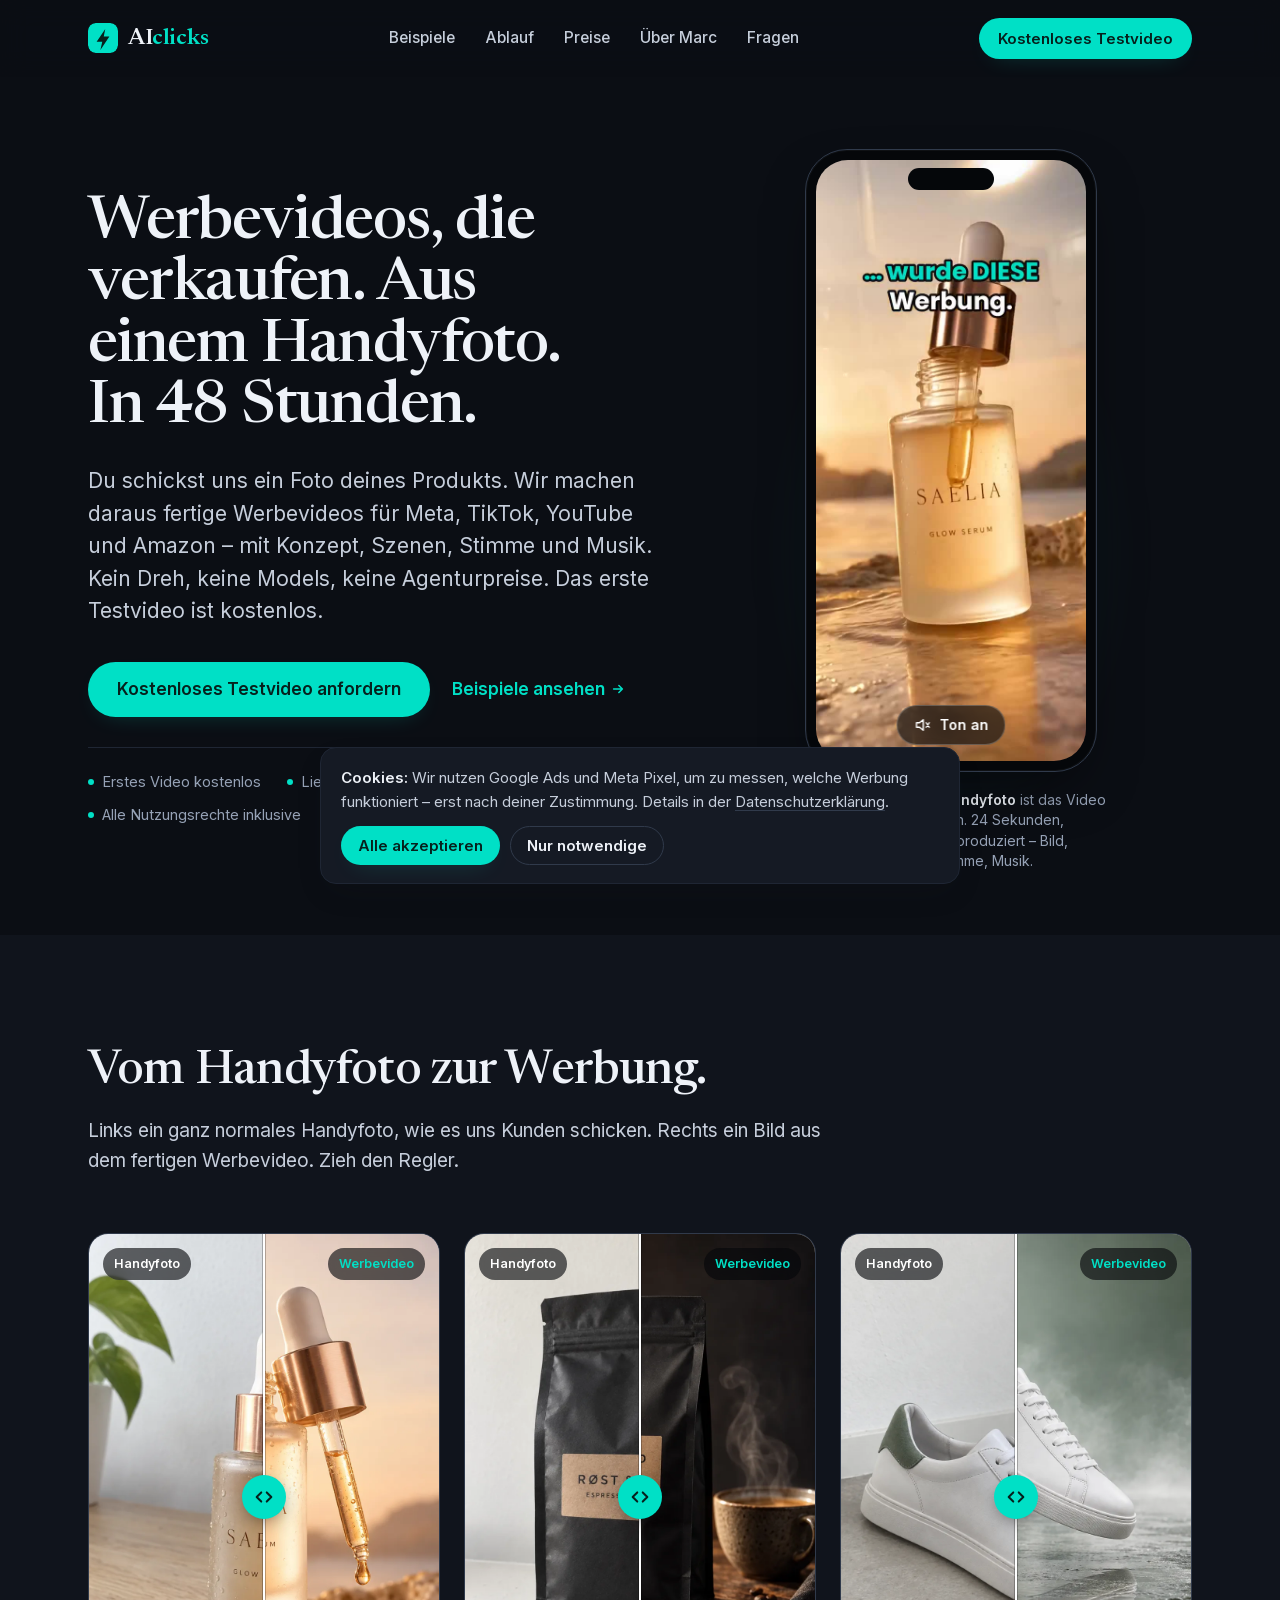
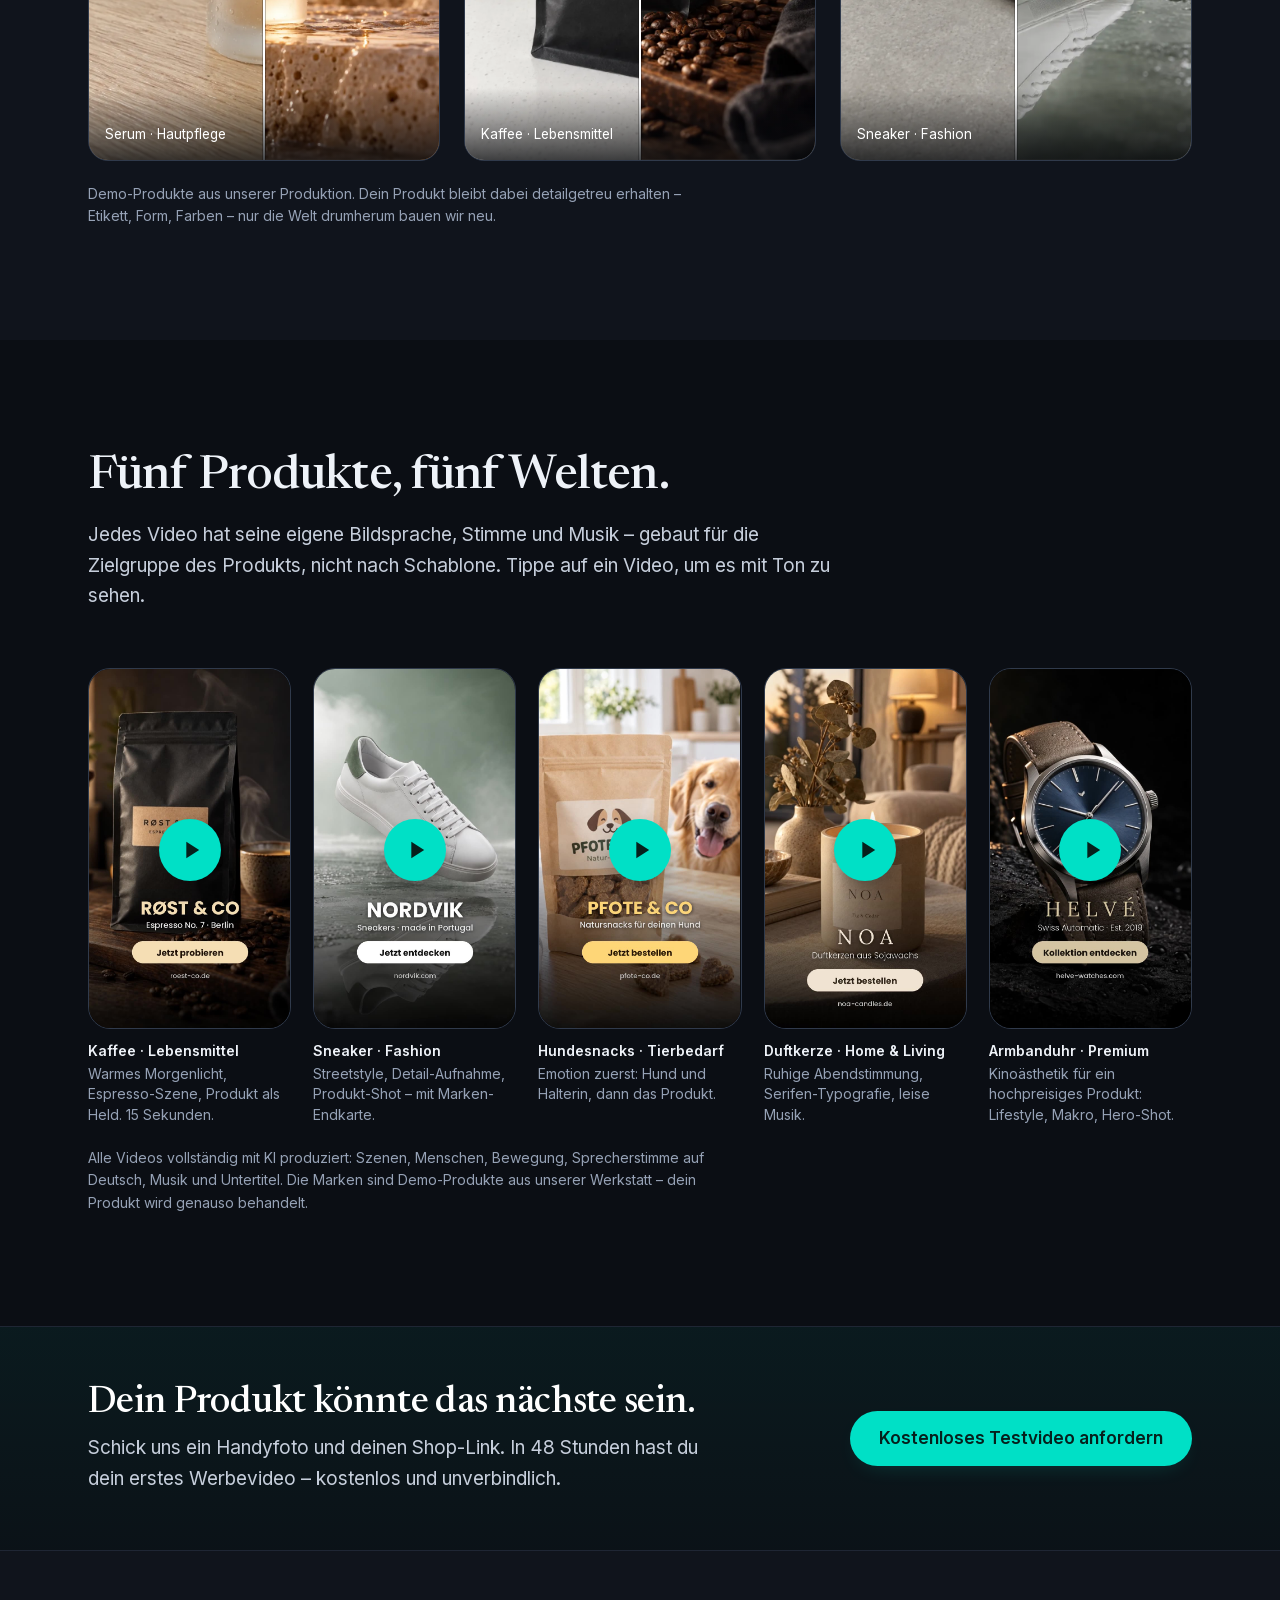
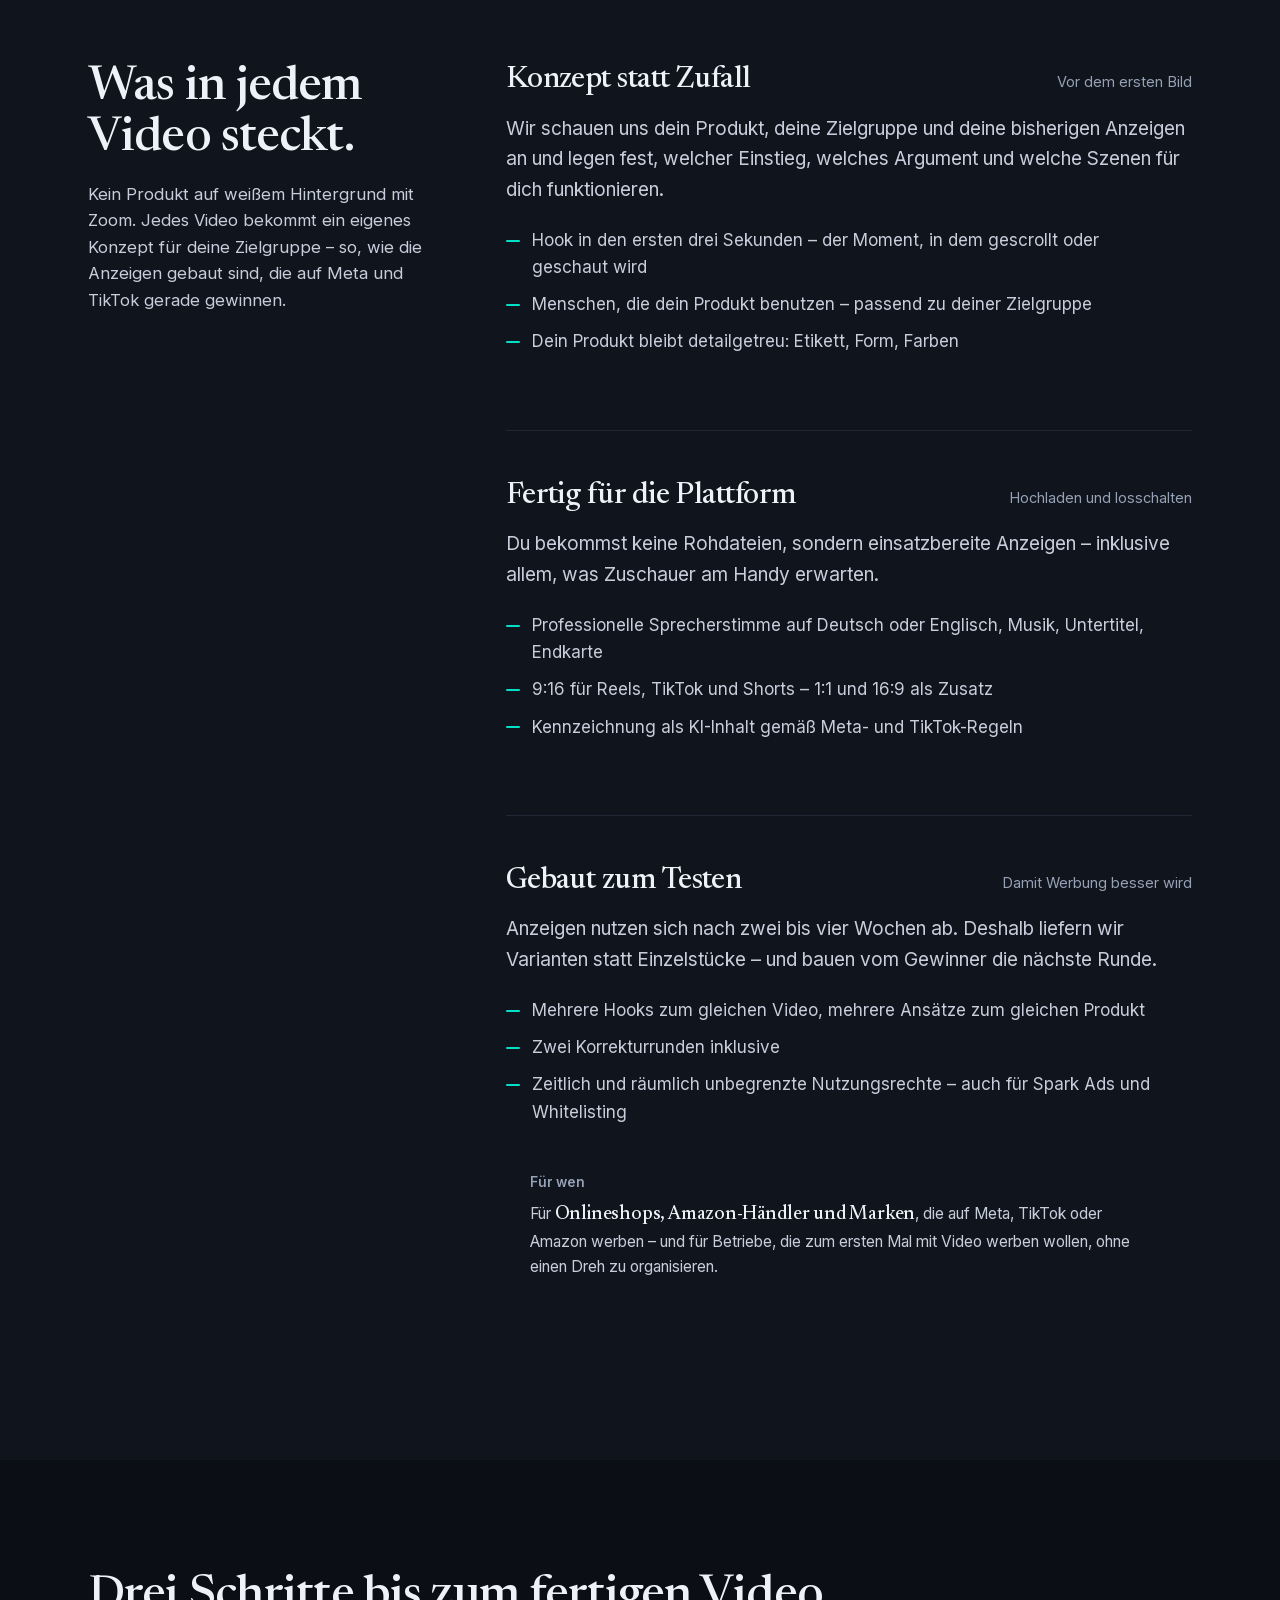
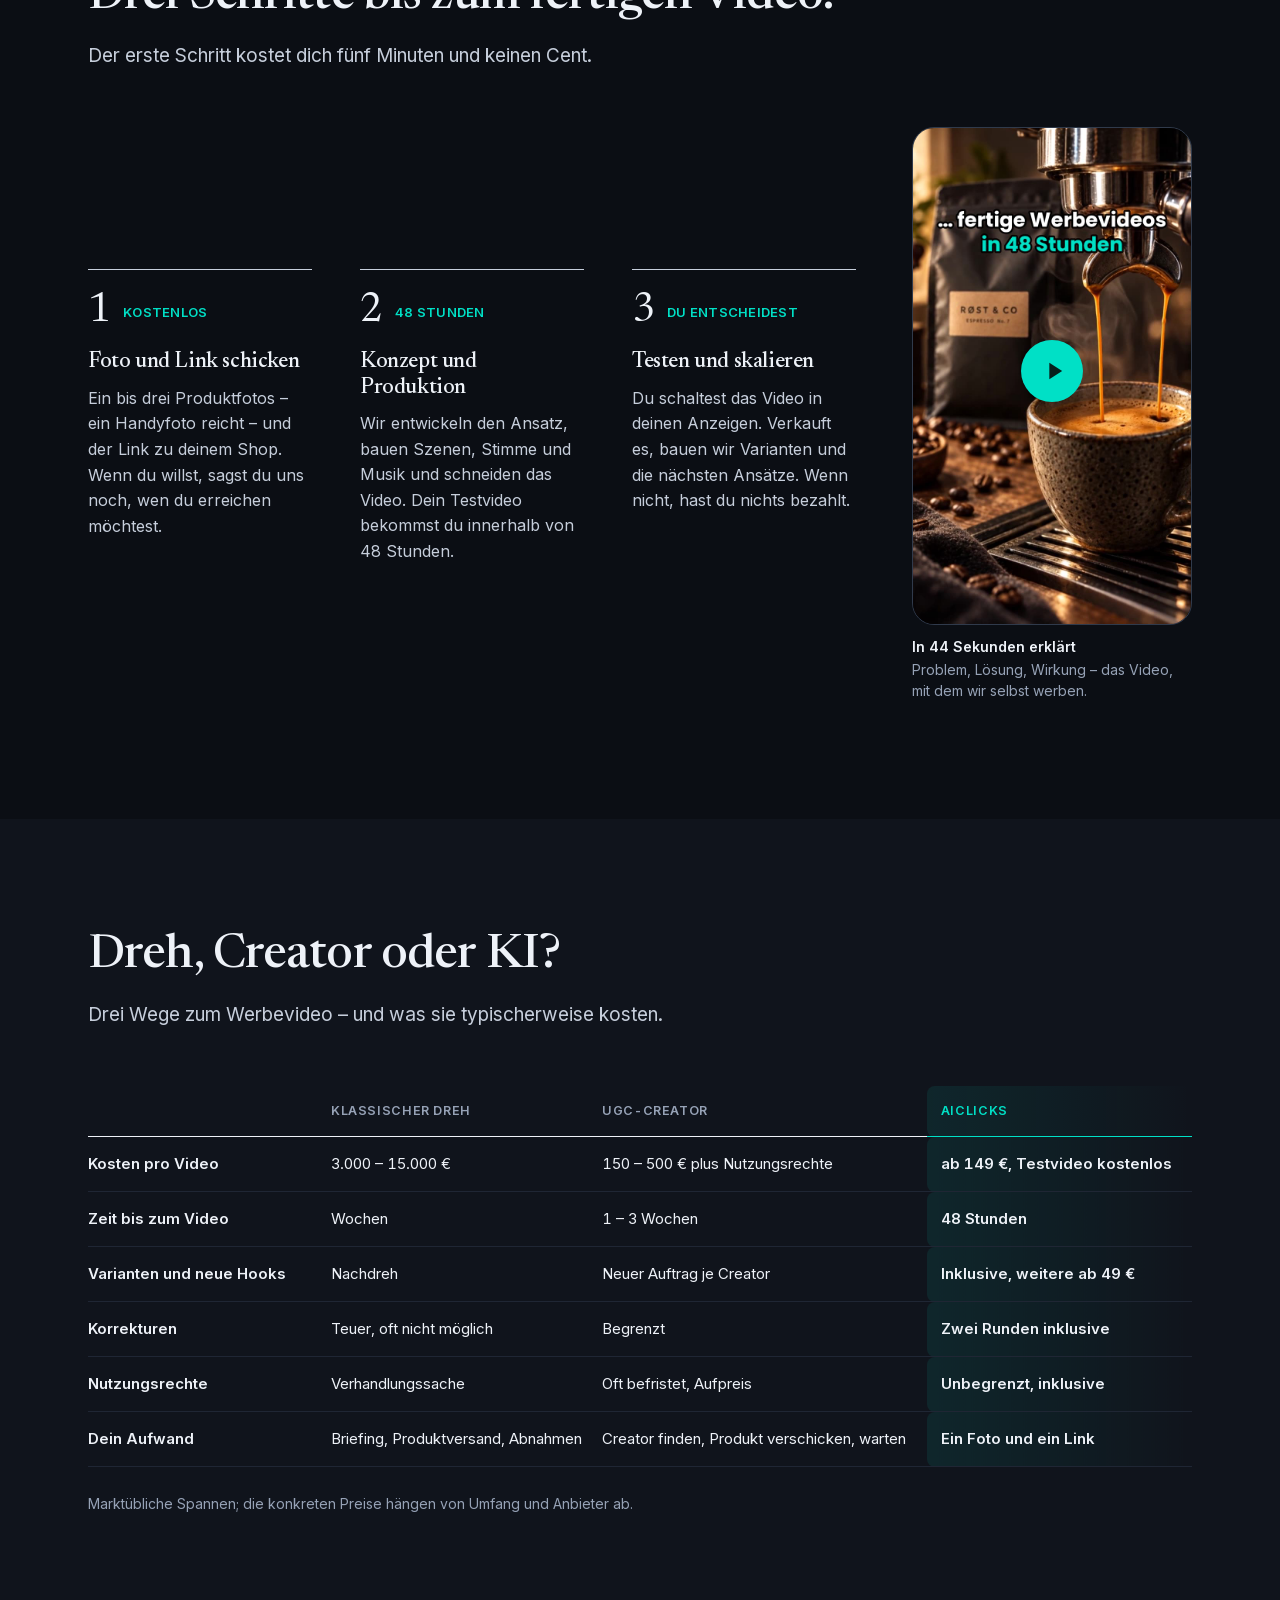
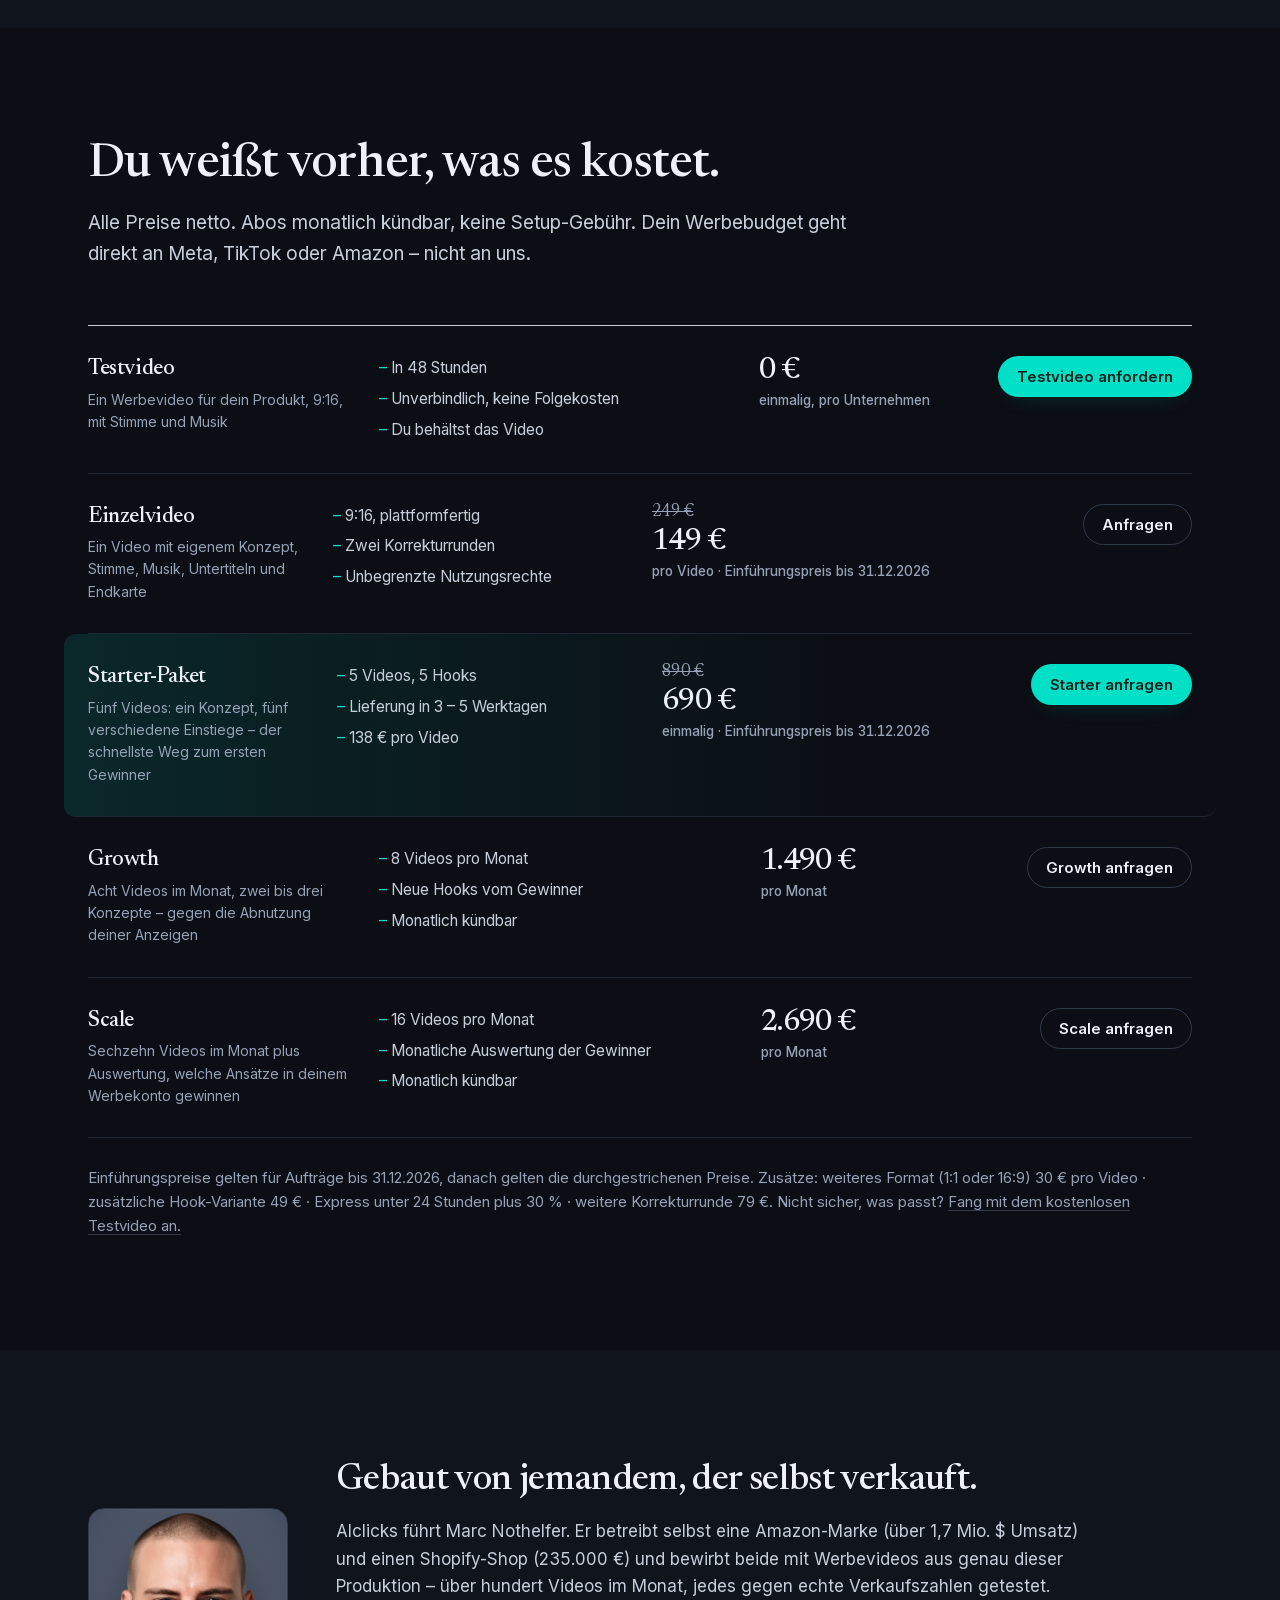
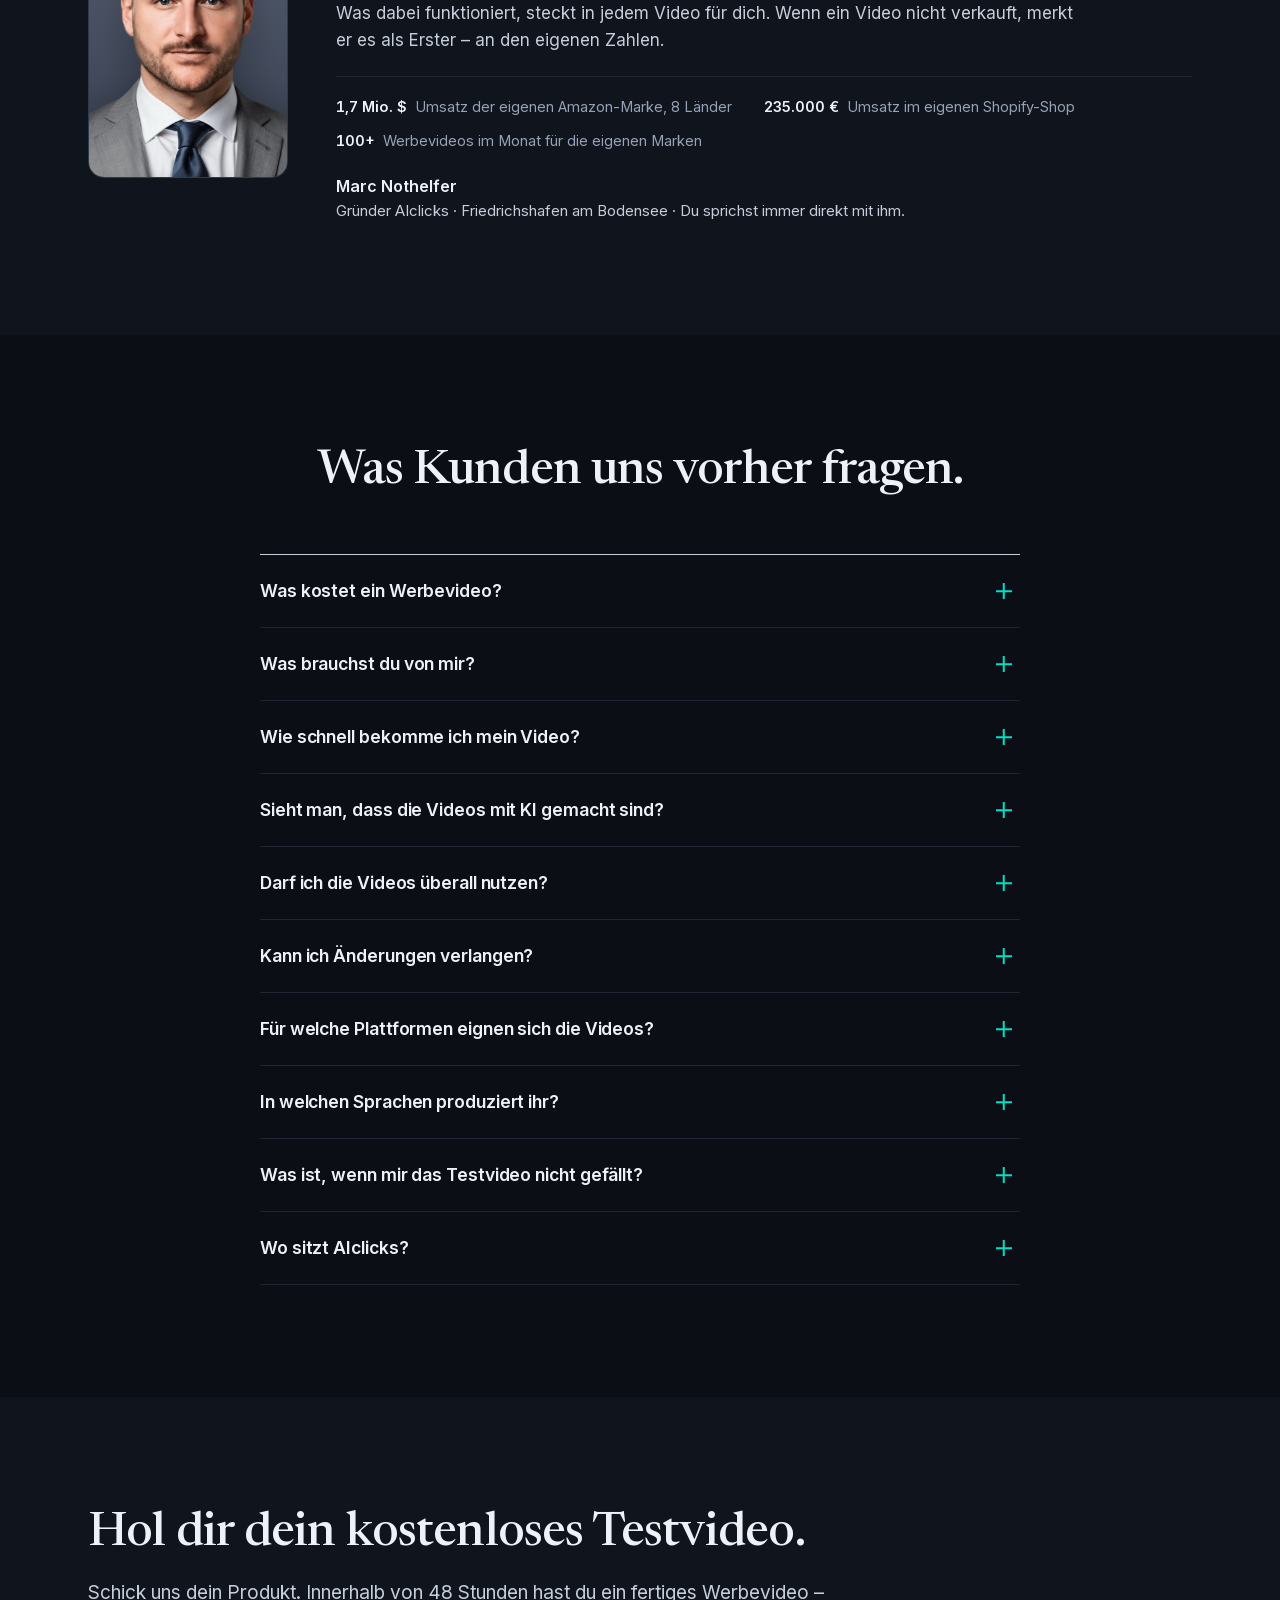
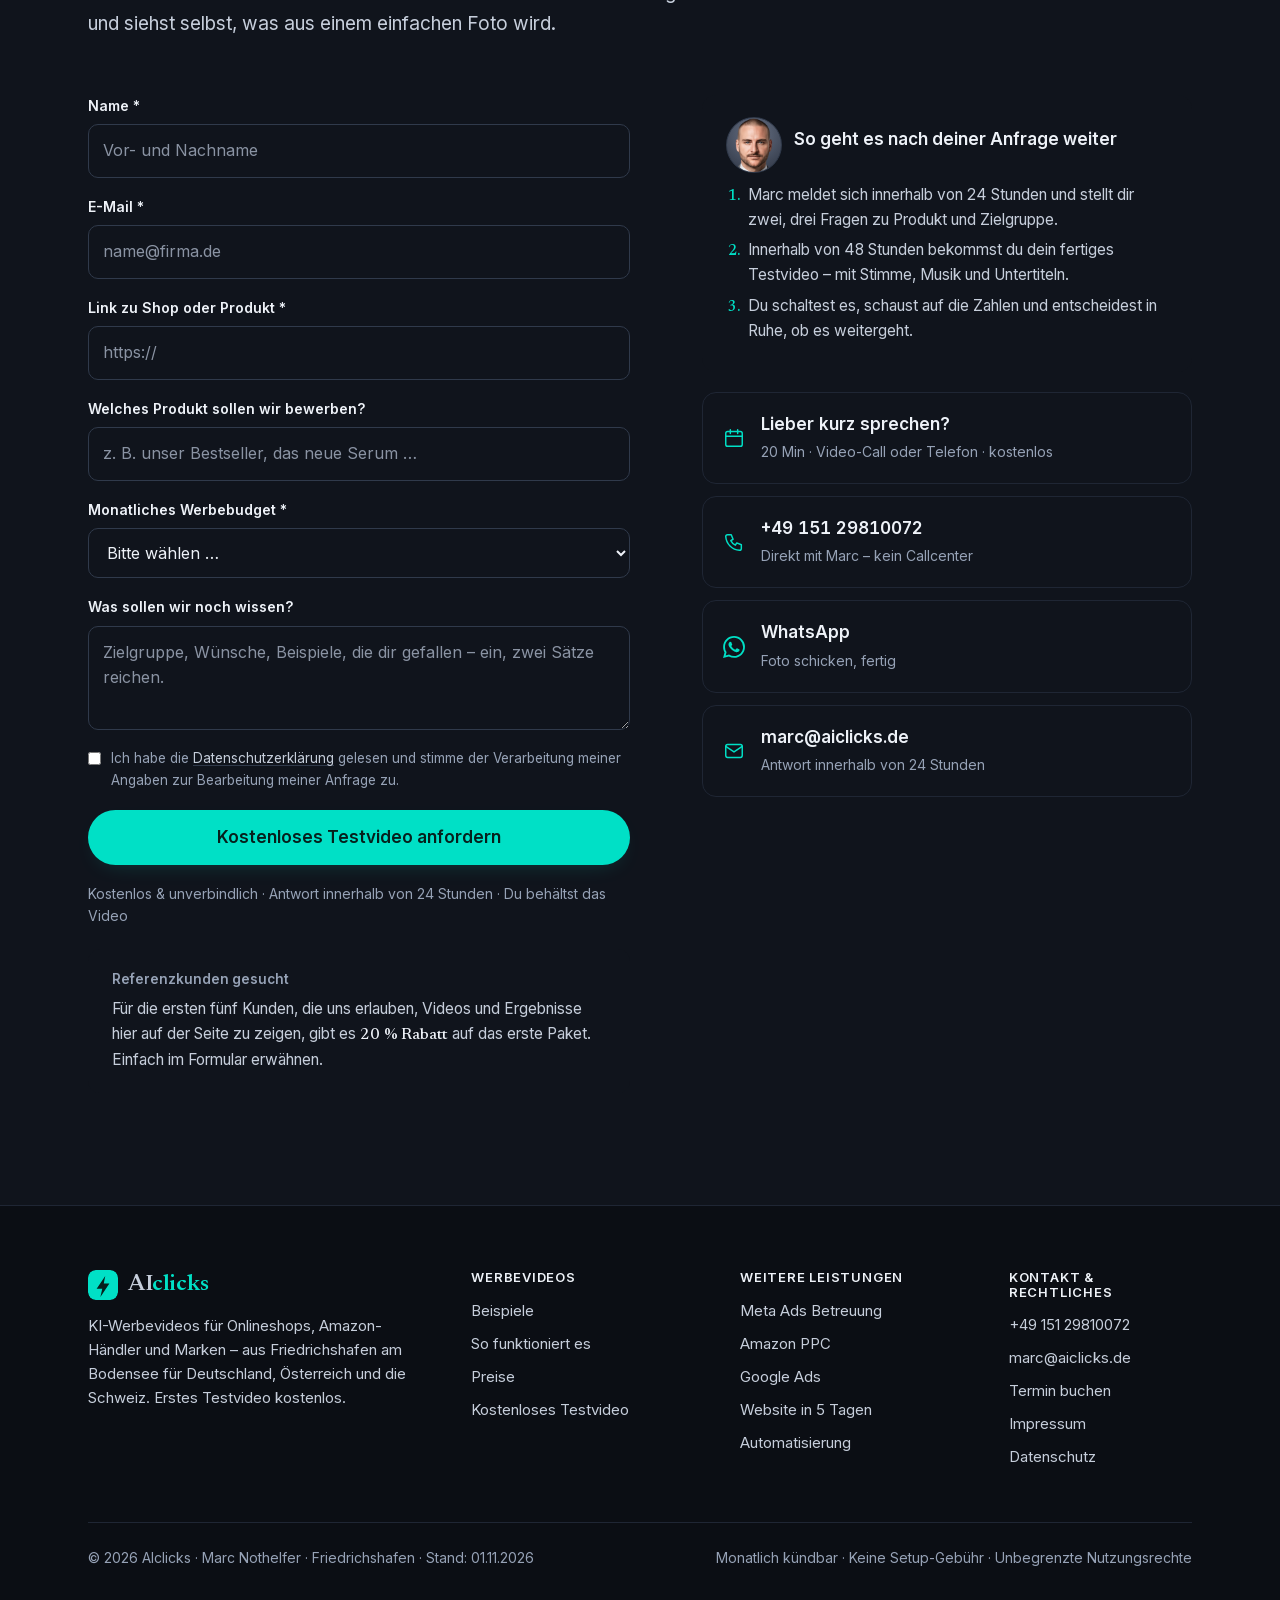
==== commit 9744c345: "Beispiele: 5 neue Produktvideos, Erklärvideo, saubere Vorher-Fotos, Gründer kompakt, CTA-Band Co-Aut" ====
--- a/index.html
+++ b/index.html
@@ -211,11 +211,11 @@
   <div class="wrap">
     <div class="section-head">
       <h2>Vom Handyfoto zur Werbung.</h2>
-      <p>Links das Foto, das uns der Kunde schickt. Rechts ein Bild aus dem fertigen Werbevideo. Zieh den Regler.</p>
+      <p>Links ein ganz normales Handyfoto, wie es uns Kunden schicken. Rechts ein Bild aus dem fertigen Werbevideo. Zieh den Regler.</p>
     </div>
     <div class="compare-grid">
       <figure class="compare" data-compare>
-        <img class="before" src="/media/vorher.webp" alt="Vorher: Handyfoto eines Serums auf einer unaufgeräumten Küchenzeile" width="900" height="1350" loading="lazy" decoding="async">
+        <img class="before" src="/media/vorher.webp" alt="Vorher: einfaches Handyfoto eines Serums auf dem Küchentisch" width="900" height="1350" loading="lazy" decoding="async">
         <img class="after" src="/media/nachher.webp" alt="Nachher: Bild aus dem Werbevideo – das Serum im goldenen Studiolicht" width="900" height="1350" loading="lazy" decoding="async">
         <div class="handle" aria-hidden="true"></div>
         <input type="range" min="0" max="100" value="50" aria-label="Vergleich Vorher/Nachher verschieben">
@@ -223,7 +223,7 @@
         <figcaption>Serum · Hautpflege</figcaption>
       </figure>
       <figure class="compare" data-compare>
-        <img class="before" src="/media/kaffee-vorher.webp" alt="Vorher: Handyfoto einer Kaffeetüte auf einem Küchentisch mit Krümeln" width="900" height="1350" loading="lazy" decoding="async">
+        <img class="before" src="/media/kaffee-vorher.webp" alt="Vorher: einfaches Handyfoto einer Kaffeetüte auf einem weißen Tisch" width="900" height="1350" loading="lazy" decoding="async">
         <img class="after" src="/media/kaffee-nachher.webp" alt="Nachher: die Kaffeetüte im warmen Morgenlicht mit Bohnen und Dampf" width="900" height="1350" loading="lazy" decoding="async">
         <div class="handle" aria-hidden="true"></div>
         <input type="range" min="0" max="100" value="50" aria-label="Vergleich Vorher/Nachher verschieben">
@@ -231,7 +231,7 @@
         <figcaption>Kaffee · Lebensmittel</figcaption>
       </figure>
       <figure class="compare" data-compare>
-        <img class="before" src="/media/sneaker-vorher.webp" alt="Vorher: Handyfoto eines Sneakers auf dem Teppich neben anderen Schuhen" width="900" height="1350" loading="lazy" decoding="async">
+        <img class="before" src="/media/sneaker-vorher.webp" alt="Vorher: einfaches Handyfoto eines Sneakers auf dem Boden" width="900" height="1350" loading="lazy" decoding="async">
         <img class="after" src="/media/sneaker-nachher.webp" alt="Nachher: der Sneaker schwebt über einer spiegelnden Wasserfläche" width="900" height="1350" loading="lazy" decoding="async">
         <div class="handle" aria-hidden="true"></div>
         <input type="range" min="0" max="100" value="50" aria-label="Vergleich Vorher/Nachher verschieben">
@@ -247,37 +247,50 @@
 <section id="videos">
   <div class="wrap">
     <div class="section-head">
-      <h2>Ein Produkt, fünf Videos, fünf Ansätze.</h2>
-      <p>Gute Werbung ist kein einzelnes Video, sondern ein Test: verschiedene Einstiege, verschiedene Argumente. Meta zeigt dir in einer Woche, welcher Ansatz bei deiner Zielgruppe gewinnt. Tippe auf ein Video, um es mit Ton zu sehen.</p>
+      <h2>Fünf Produkte, fünf Welten.</h2>
+      <p>Jedes Video hat seine eigene Bildsprache, Stimme und Musik – gebaut für die Zielgruppe des Produkts, nicht nach Schablone. Tippe auf ein Video, um es mit Ton zu sehen.</p>
     </div>
     <div class="vid-grid">
       <figure class="phone vid" data-vid>
-        <video src="/media/v1-vorher-nachher.mp4" poster="/media/v1-vorher-nachher.jpg" preload="none" playsinline aria-label="Video: Vorher-Nachher"></video>
+        <video src="/media/bsp-kaffee.mp4" poster="/media/bsp-kaffee.jpg" preload="none" playsinline aria-label="Video: Kaffee"></video>
         <button class="play" type="button" aria-label="Video abspielen"><svg viewBox="0 0 24 24" fill="currentColor" aria-hidden="true"><path d="M8 5v14l11-7z"/></svg></button>
-        <figcaption><b>Vorher → Nachher</b>Der Beweis als Hook: aus dem Handyfoto wird die Anzeige.</figcaption>
+        <figcaption><b>Kaffee · Lebensmittel</b>Warmes Morgenlicht, Espresso-Szene, Produkt als Held. 15 Sekunden.</figcaption>
       </figure>
       <figure class="phone vid" data-vid>
-        <video src="/media/v2-problem-loesung.mp4" poster="/media/v2-problem-loesung.jpg" preload="none" playsinline aria-label="Video: Problem und Lösung"></video>
+        <video src="/media/bsp-sneaker.mp4" poster="/media/bsp-sneaker.jpg" preload="none" playsinline aria-label="Video: Sneaker"></video>
         <button class="play" type="button" aria-label="Video abspielen"><svg viewBox="0 0 24 24" fill="currentColor" aria-hidden="true"><path d="M8 5v14l11-7z"/></svg></button>
-        <figcaption><b>Problem → Lösung</b>„Deine Werbung läuft, aber keiner kauft?“ – spricht den Schmerz direkt an.</figcaption>
+        <figcaption><b>Sneaker · Fashion</b>Streetstyle, Detail-Aufnahme, Produkt-Shot – mit Marken-Endkarte.</figcaption>
       </figure>
       <figure class="phone vid" data-vid>
-        <video src="/media/v3-skalieren.mp4" poster="/media/v3-skalieren.jpg" preload="none" playsinline aria-label="Video: Skalieren"></video>
+        <video src="/media/bsp-hundesnacks.mp4" poster="/media/bsp-hundesnacks.jpg" preload="none" playsinline aria-label="Video: Hundesnacks"></video>
         <button class="play" type="button" aria-label="Video abspielen"><svg viewBox="0 0 24 24" fill="currentColor" aria-hidden="true"><path d="M8 5v14l11-7z"/></svg></button>
-        <figcaption><b>Wachstum</b>Für Marken, die skalieren wollen: mehr Varianten, mehr Gewinner.</figcaption>
+        <figcaption><b>Hundesnacks · Tierbedarf</b>Emotion zuerst: Hund und Halterin, dann das Produkt.</figcaption>
       </figure>
       <figure class="phone vid" data-vid>
-        <video src="/media/v4-kosten-vergleich.mp4" poster="/media/v4-kosten-vergleich.jpg" preload="none" playsinline aria-label="Video: Dreh gegen KI"></video>
+        <video src="/media/bsp-kerze.mp4" poster="/media/bsp-kerze.jpg" preload="none" playsinline aria-label="Video: Duftkerze"></video>
         <button class="play" type="button" aria-label="Video abspielen"><svg viewBox="0 0 24 24" fill="currentColor" aria-hidden="true"><path d="M8 5v14l11-7z"/></svg></button>
-        <figcaption><b>Dreh vs. KI</b>Team, Studio, Models gegen 48 Stunden – der Kostenvergleich.</figcaption>
+        <figcaption><b>Duftkerze · Home &amp; Living</b>Ruhige Abendstimmung, Serifen-Typografie, leise Musik.</figcaption>
       </figure>
       <figure class="phone vid" data-vid>
-        <video src="/media/v5-hook-handyfoto.mp4" poster="/media/v5-hook-handyfoto.jpg" preload="none" playsinline aria-label="Video: Hook-Variante"></video>
+        <video src="/media/bsp-uhr.mp4" poster="/media/bsp-uhr.jpg" preload="none" playsinline aria-label="Video: Armbanduhr"></video>
         <button class="play" type="button" aria-label="Video abspielen"><svg viewBox="0 0 24 24" fill="currentColor" aria-hidden="true"><path d="M8 5v14l11-7z"/></svg></button>
-        <figcaption><b>Hook-Variante</b>Gleiches Video, anderer Einstieg – so testet man, was hängen bleibt.</figcaption>
-      </figure>
-    </div>
-    <p class="fine demo-note">Alle Videos vollständig mit KI produziert: Szenen, Menschen, Bewegung, Stimme auf Deutsch, Musik und Untertitel. „Saelia“ ist ein Demo-Produkt aus unserer Werkstatt.</p>
+        <figcaption><b>Armbanduhr · Premium</b>Kinoästhetik für ein hochpreisiges Produkt: Lifestyle, Makro, Hero-Shot.</figcaption>
+      </figure>
+    </div>
+    <p class="fine demo-note">Alle Videos vollständig mit KI produziert: Szenen, Menschen, Bewegung, Sprecherstimme auf Deutsch, Musik und Untertitel. Die Marken sind Demo-Produkte aus unserer Werkstatt – dein Produkt wird genauso behandelt.</p>
+  </div>
+</section>
+
+<!-- CTA ZWISCHENBAND -->
+<section class="cta-band">
+  <div class="wrap">
+    <div class="cta-band-in">
+      <div>
+        <h2>Dein Produkt könnte das nächste sein.</h2>
+        <p>Schick uns ein Handyfoto und deinen Shop-Link. In 48 Stunden hast du dein erstes Werbevideo – kostenlos und unverbindlich.</p>
+      </div>
+      <a href="#kontakt" class="btn lg">Kostenloses Testvideo anfordern</a>
+    </div>
   </div>
 </section>
 
@@ -328,10 +341,17 @@
       <h2>Drei Schritte bis zum fertigen Video.</h2>
       <p>Der erste Schritt kostet dich fünf Minuten und keinen Cent.</p>
     </div>
+    <div class="ablauf-row">
     <div class="steps">
       <div class="step"><div class="no">1<small>KOSTENLOS</small></div><h3>Foto und Link schicken</h3><p>Ein bis drei Produktfotos – ein Handyfoto reicht – und der Link zu deinem Shop. Wenn du willst, sagst du uns noch, wen du erreichen möchtest.</p></div>
       <div class="step"><div class="no">2<small>48 STUNDEN</small></div><h3>Konzept und Produktion</h3><p>Wir entwickeln den Ansatz, bauen Szenen, Stimme und Musik und schneiden das Video. Dein Testvideo bekommst du innerhalb von 48 Stunden.</p></div>
       <div class="step"><div class="no">3<small>DU ENTSCHEIDEST</small></div><h3>Testen und skalieren</h3><p>Du schaltest das Video in deinen Anzeigen. Verkauft es, bauen wir Varianten und die nächsten Ansätze. Wenn nicht, hast du nichts bezahlt.</p></div>
+    </div>
+      <figure class="phone vid explain" data-vid>
+        <video src="/media/erklaervideo.mp4" poster="/media/erklaervideo.jpg" preload="none" playsinline aria-label="Video: Was AIclicks macht"></video>
+        <button class="play" type="button" aria-label="Video abspielen"><svg viewBox="0 0 24 24" fill="currentColor" aria-hidden="true"><path d="M8 5v14l11-7z"/></svg></button>
+        <figcaption><b>In 44 Sekunden erklärt</b>Problem, Lösung, Wirkung – das Video, mit dem wir selbst werben.</figcaption>
+      </figure>
     </div>
   </div>
 </section>
@@ -405,16 +425,16 @@
 
 <!-- GRÜNDER -->
 <section id="ueber" class="soft">
-  <div class="wrap founder">
+  <div class="wrap founder compact">
     <div class="portrait"><img src="/marc-cutout-m.webp" alt="Marc Nothelfer, Gründer von AIclicks" width="640" height="894" loading="lazy" decoding="async"></div>
     <div>
-      <blockquote>Ich produziere diese Videos nicht nur für Kunden – ich schalte sie selbst. Für meine eigenen Marken, mit eigenem Geld. Wenn ein Video nicht verkauft, merke ich es als Erster.</blockquote>
-      <p>Marc hat eine eigene Amazon-Marke auf über 1,7 Mio. $ Umsatz und einen eigenen Shopify-Shop auf 235.000 € gebracht. Beide bewirbt er heute mit Werbevideos aus genau dieser Produktion – über hundert Videos im Monat, jedes gegen echte Verkaufszahlen getestet. Was dabei funktioniert, steckt in jedem Video für dich.</p>
-      <dl class="proof-ledger">
-        <div><dd>1.712.941 $</dd><dt>Umsatz der eigenen Amazon-Marke<small>74.287 verkaufte Einheiten, 8 Länder</small></dt></div>
-        <div><dd>235.000 €</dd><dt>Umsatz im eigenen Shopify-Shop<small>bis zu 9,7 % Conversion</small></dt></div>
-        <div><dd>100+</dd><dt>Werbevideos im Monat für die eigenen Marken<small>auf Amazon, Meta und YouTube getestet</small></dt></div>
-      </dl>
+      <h2>Gebaut von jemandem, der selbst verkauft.</h2>
+      <p>AIclicks führt Marc Nothelfer. Er betreibt selbst eine Amazon-Marke (über 1,7 Mio. $ Umsatz) und einen Shopify-Shop (235.000 €) und bewirbt beide mit Werbevideos aus genau dieser Produktion – über hundert Videos im Monat, jedes gegen echte Verkaufszahlen getestet. Was dabei funktioniert, steckt in jedem Video für dich. Wenn ein Video nicht verkauft, merkt er es als Erster – an den eigenen Zahlen.</p>
+      <ul class="proof-line">
+        <li><b>1,7 Mio. $</b> Umsatz der eigenen Amazon-Marke, 8 Länder</li>
+        <li><b>235.000 €</b> Umsatz im eigenen Shopify-Shop</li>
+        <li><b>100+</b> Werbevideos im Monat für die eigenen Marken</li>
+      </ul>
       <p class="sig"><b>Marc Nothelfer</b>Gründer AIclicks · Friedrichshafen am Bodensee · Du sprichst immer direkt mit ihm.</p>
     </div>
   </div>
--- a/styles.css
+++ b/styles.css
@@ -191,7 +191,7 @@
 /* Gründer */
 .founder{display:grid;grid-template-columns:300px 1fr;gap:64px;align-items:center}
 .founder .portrait{height:400px;border-radius:20px}
-.founder .portrait img{top:24px}
+.founder .portrait img{top:2px}
 .founder blockquote{font-family:var(--display);font-size:clamp(24px,2.6vw,32px);line-height:1.3;font-weight:400;letter-spacing:-.012em;color:var(--ink);margin:0 0 26px;text-wrap:pretty}
 .founder blockquote::before{content:"„"}
 .founder blockquote::after{content:"“"}
@@ -466,3 +466,32 @@
 .price-row .amount s{display:block;font-size:17px;color:var(--muted);text-decoration-color:var(--muted);margin-bottom:6px;font-weight:400}
 .ref-note{margin-top:4px}
 .ref-note p strong{font-size:1.05em}
+
+/* ===== Update 01.11.2026 (abends): CTA-Band, Erklärvideo, Gründer kompakt ===== */
+.cta-band{padding:56px 0;background:linear-gradient(180deg,rgba(0,224,198,.06),rgba(0,224,198,.02));border-top:1px solid var(--line);border-bottom:1px solid var(--line)}
+.cta-band-in{display:flex;align-items:center;justify-content:space-between;gap:32px}
+.cta-band h2{font-size:clamp(26px,3vw,38px);margin:0 0 10px}
+.cta-band p{color:var(--ink-2);margin:0;max-width:620px}
+.cta-band .btn{flex-shrink:0;white-space:nowrap}
+.ablauf-row{display:grid;grid-template-columns:1fr 280px;gap:56px;align-items:center}
+.phone.vid.explain{max-width:280px;justify-self:end}
+.founder.compact{grid-template-columns:200px 1fr;gap:48px;align-items:center}
+.founder.compact .portrait{height:270px;border-radius:16px;align-self:center}
+.founder.compact .portrait img{top:2px}
+.founder.compact h2{font-size:clamp(26px,3vw,36px);margin-bottom:18px}
+.founder.compact p{color:var(--ink-2)}
+.proof-line{list-style:none;padding:18px 0 0;margin:22px 0 0;border-top:1px solid var(--line);display:flex;flex-wrap:wrap;gap:10px 32px;font-size:14.5px;color:var(--muted)}
+.proof-line b{color:var(--ink);font-weight:600;font-variant-numeric:tabular-nums lining-nums;margin-right:4px}
+@media(max-width:900px){
+  .cta-band-in{flex-direction:column;align-items:flex-start}
+  .ablauf-row{grid-template-columns:1fr;gap:40px}
+  .phone.vid.explain{justify-self:center}
+  .founder.compact{grid-template-columns:160px 1fr;gap:28px}
+  .founder.compact .portrait{height:220px;max-width:160px}
+}
+@media(max-width:640px){
+  .founder.compact{grid-template-columns:1fr}
+  .founder.compact .portrait{height:260px;max-width:200px}
+  .cta-band{padding:44px 0}
+  .cta-band .btn{white-space:normal;width:100%;text-align:center}
+}
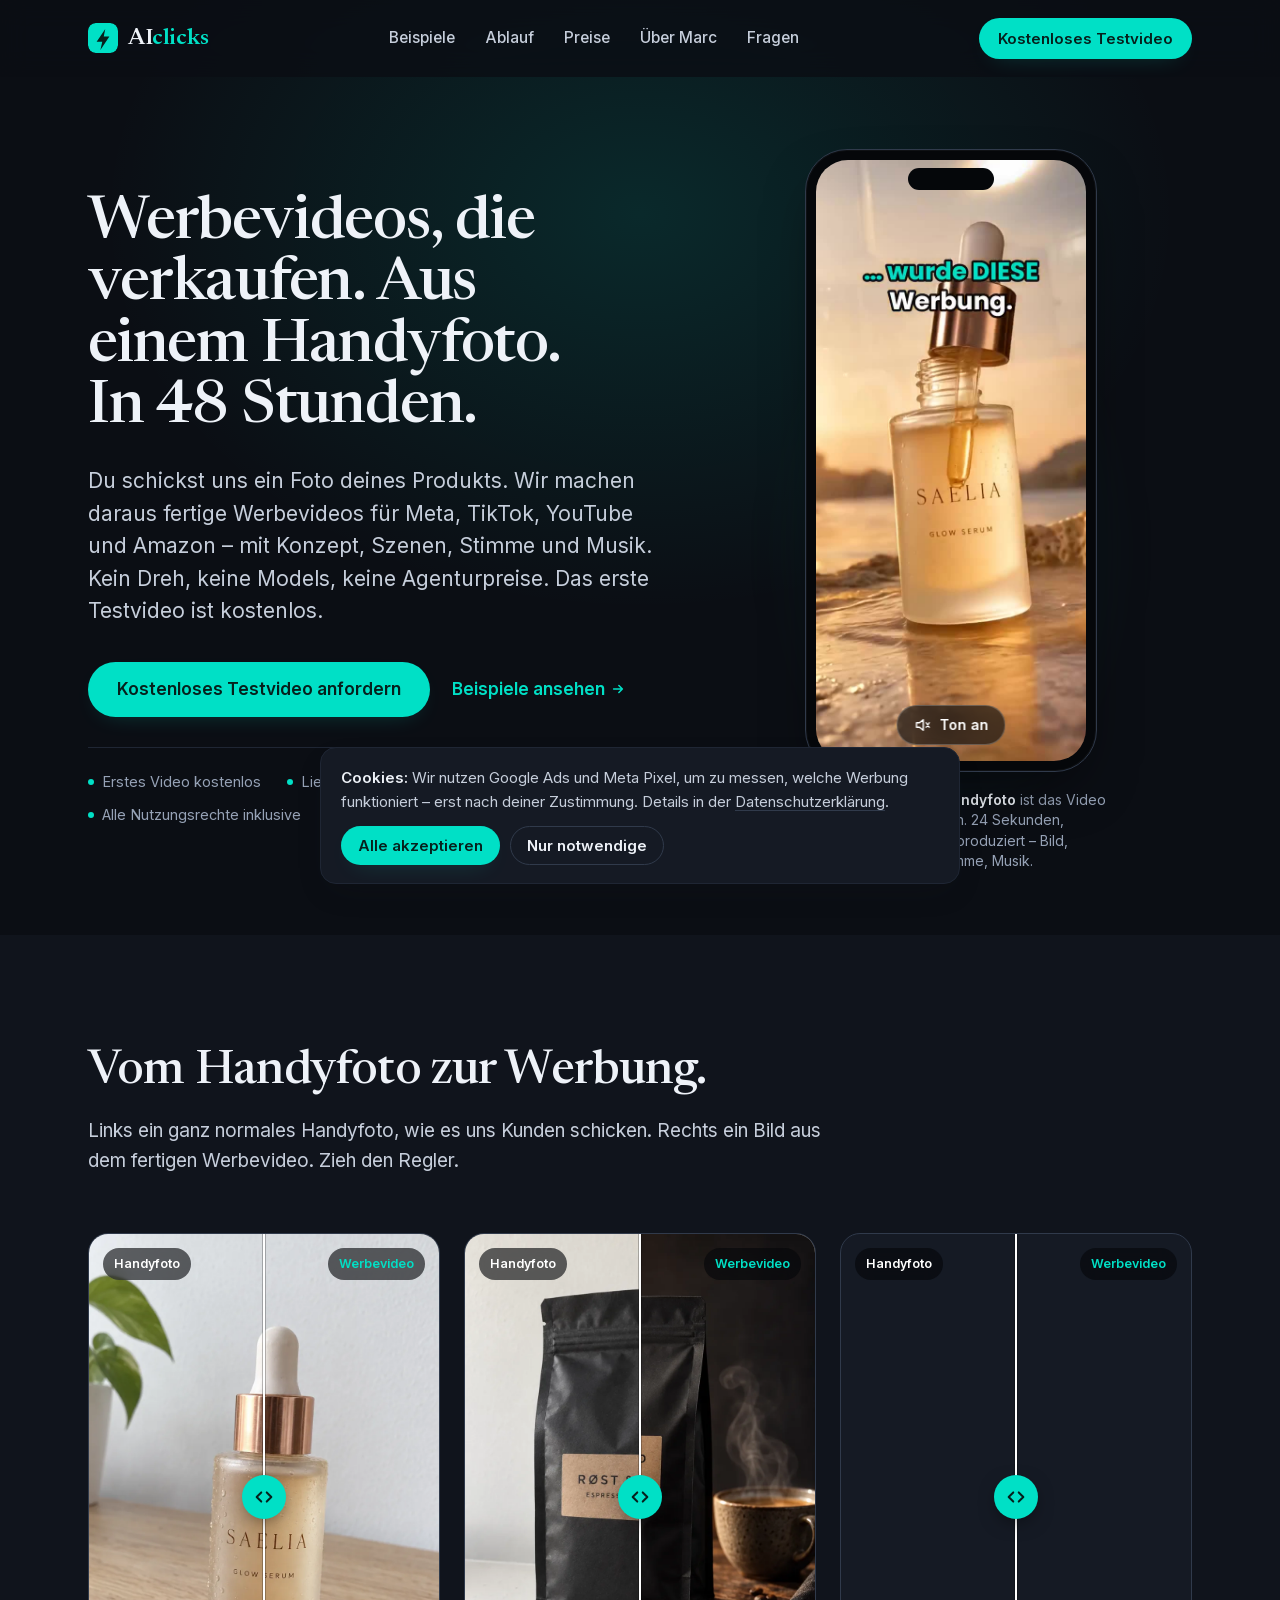
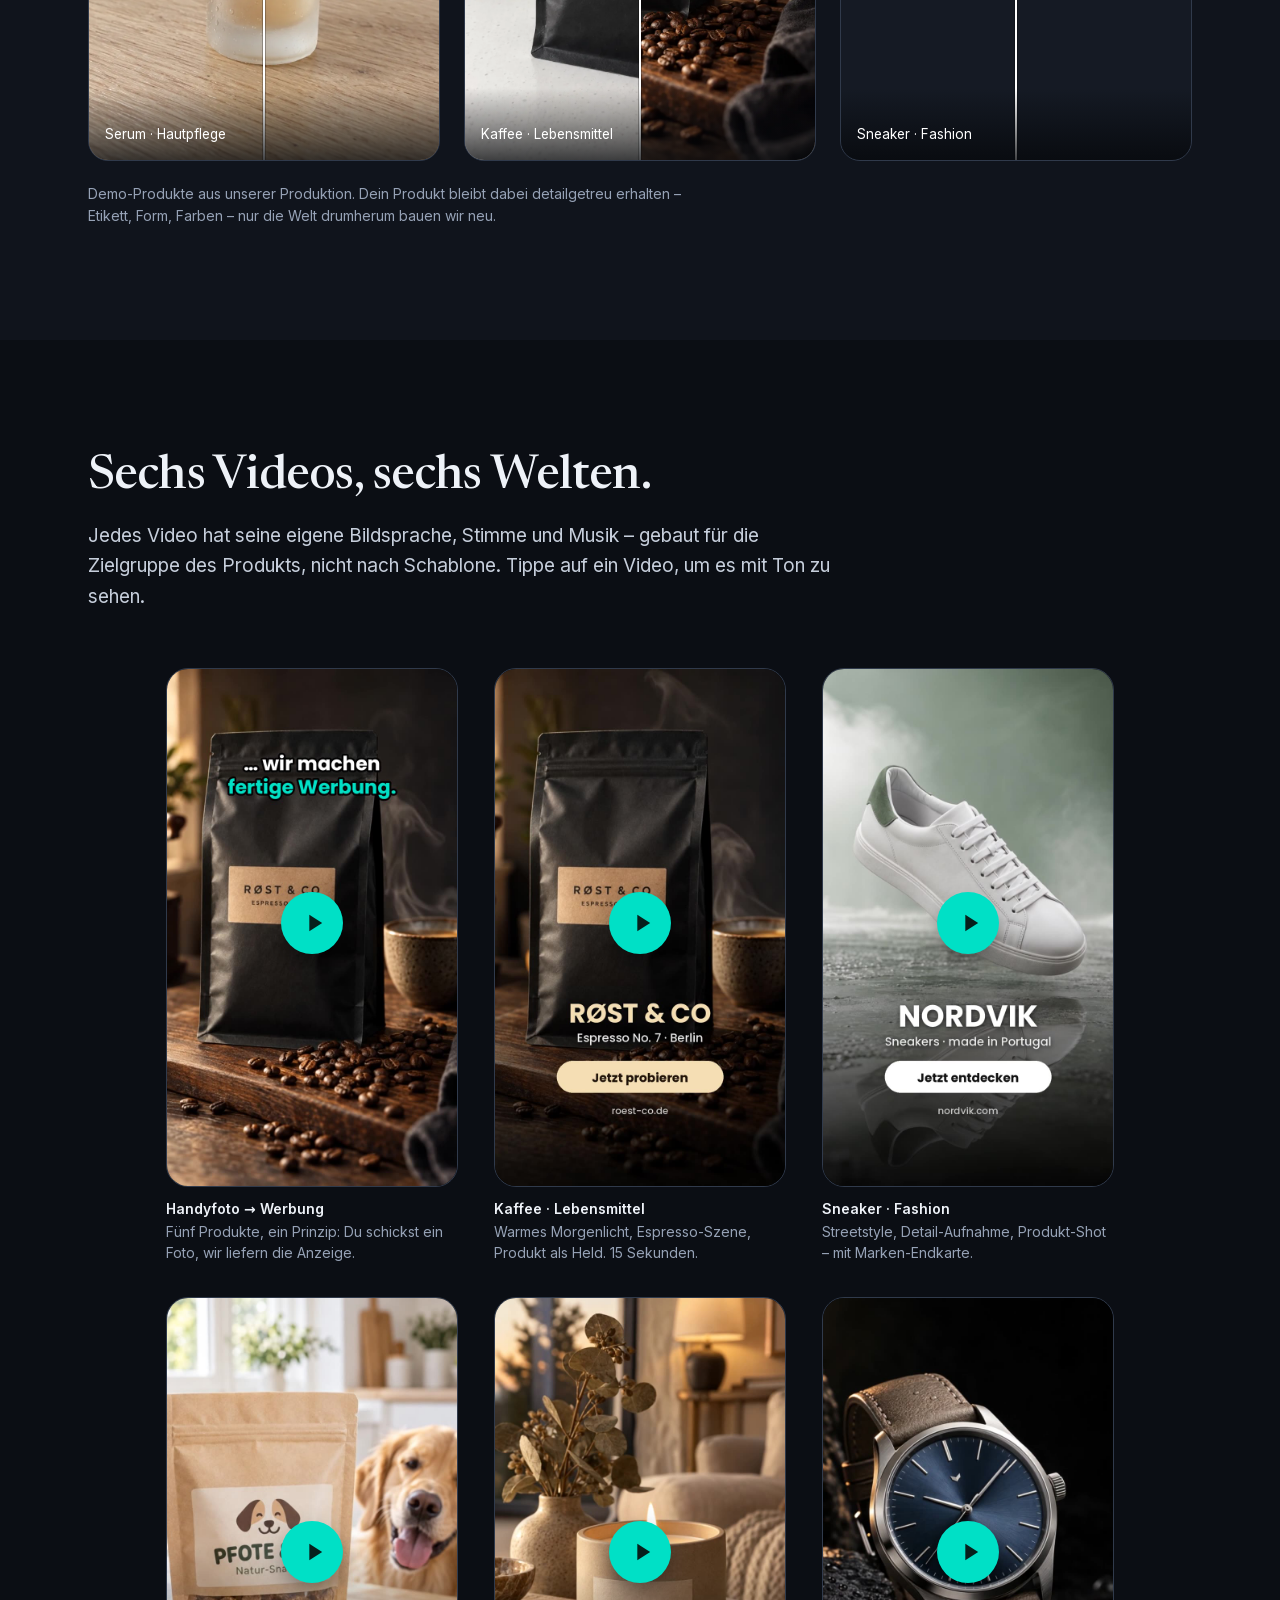
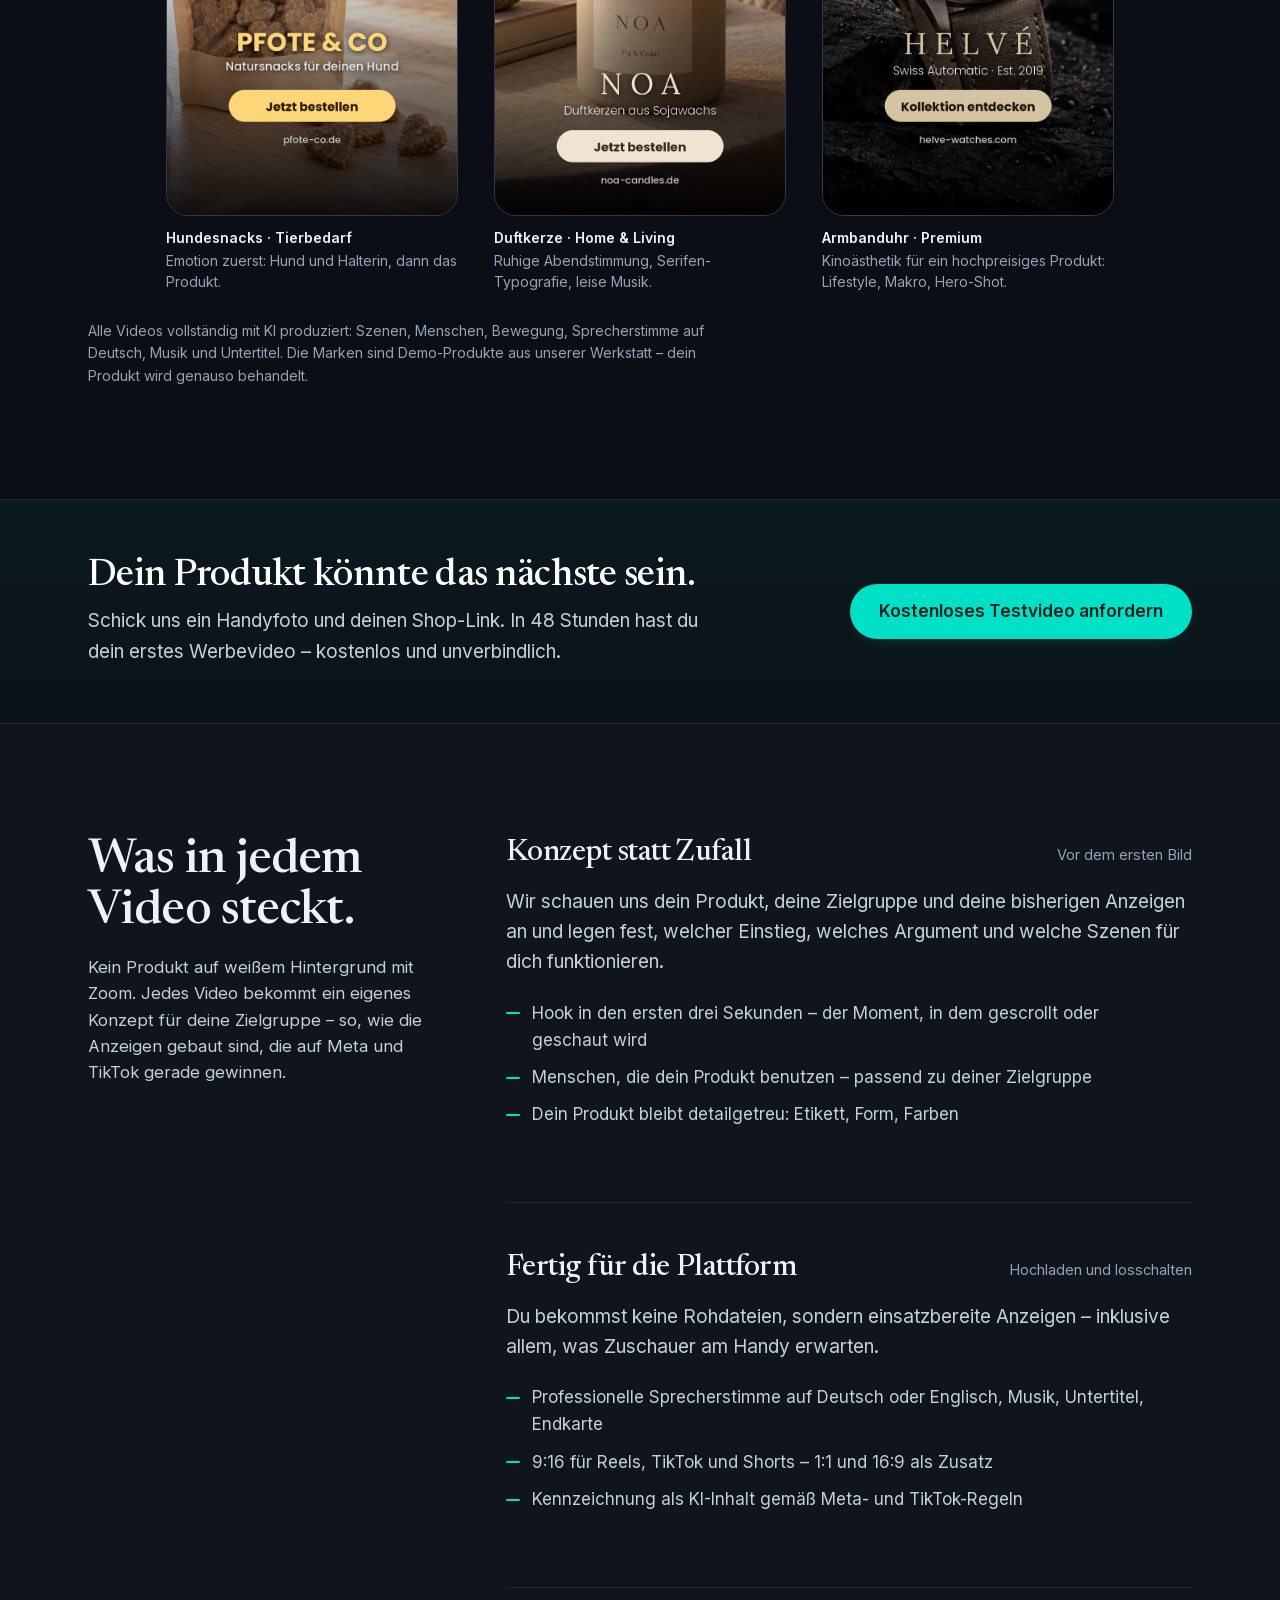
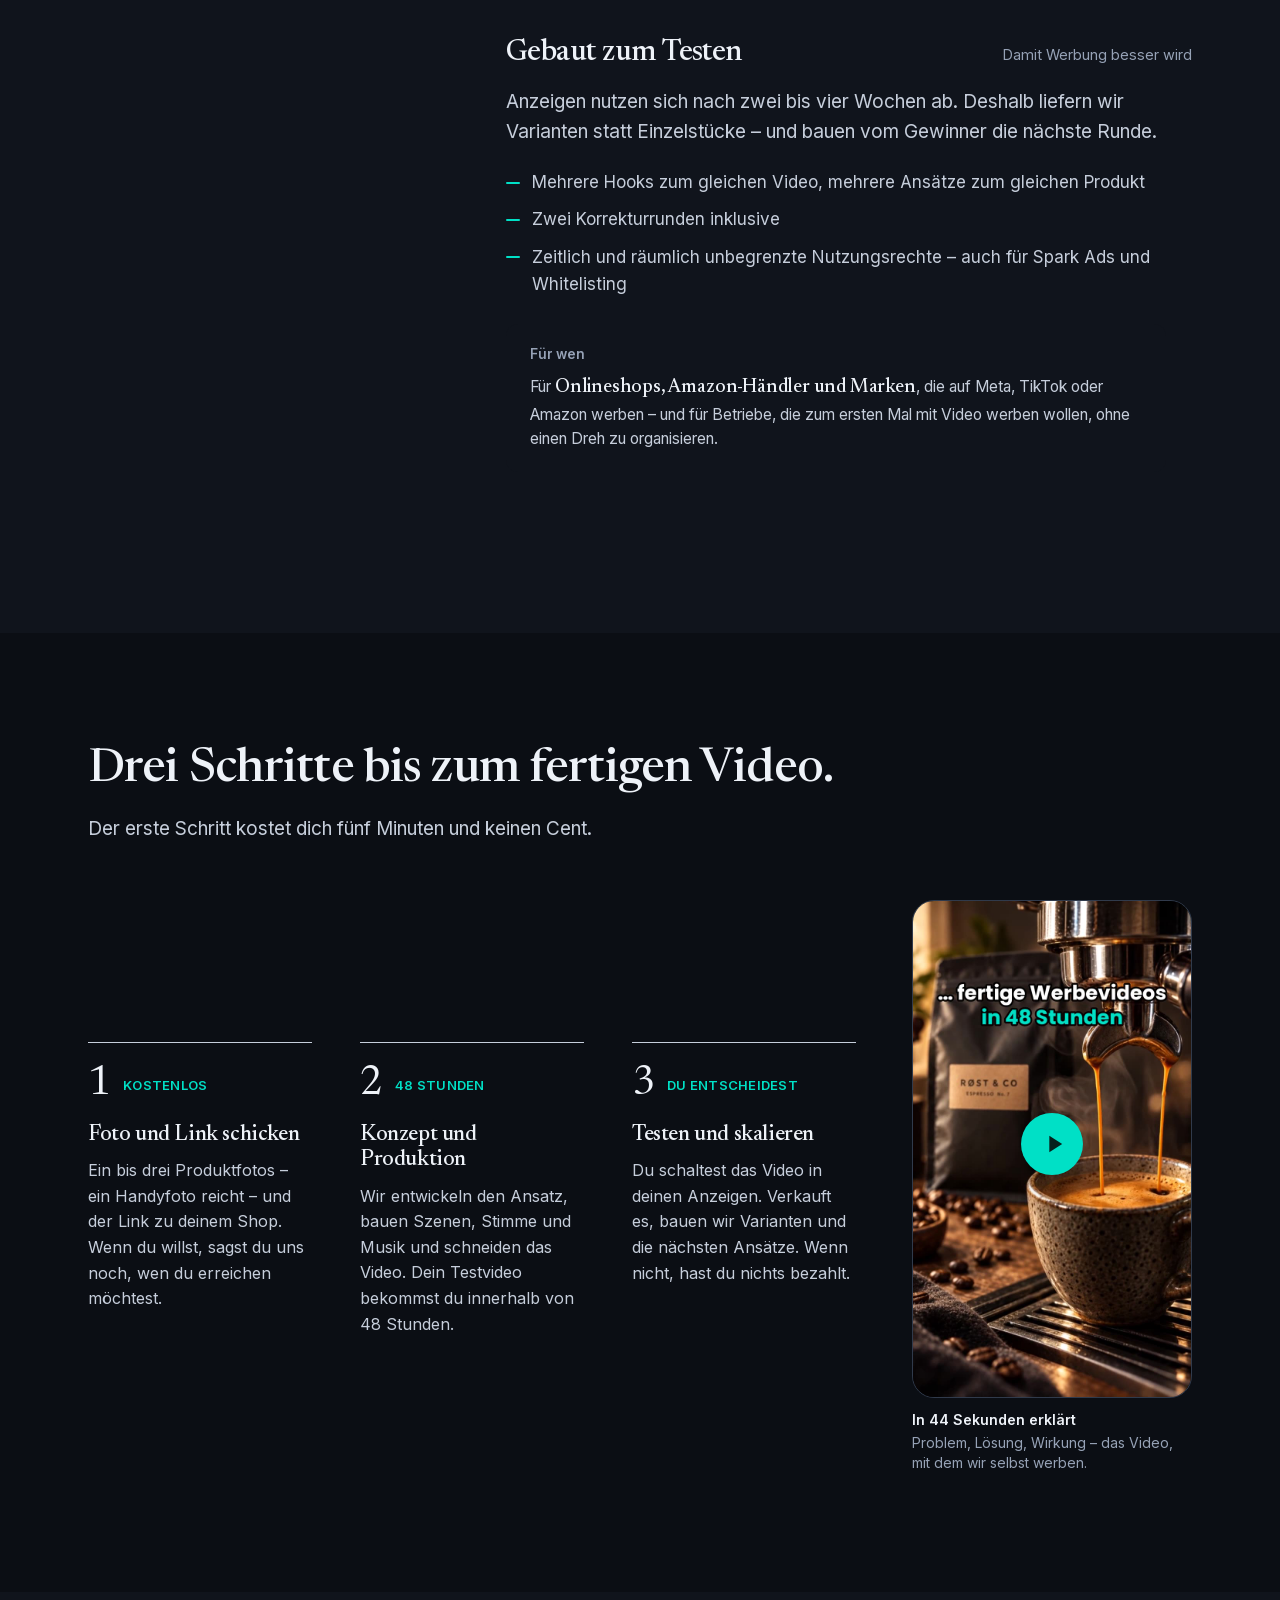
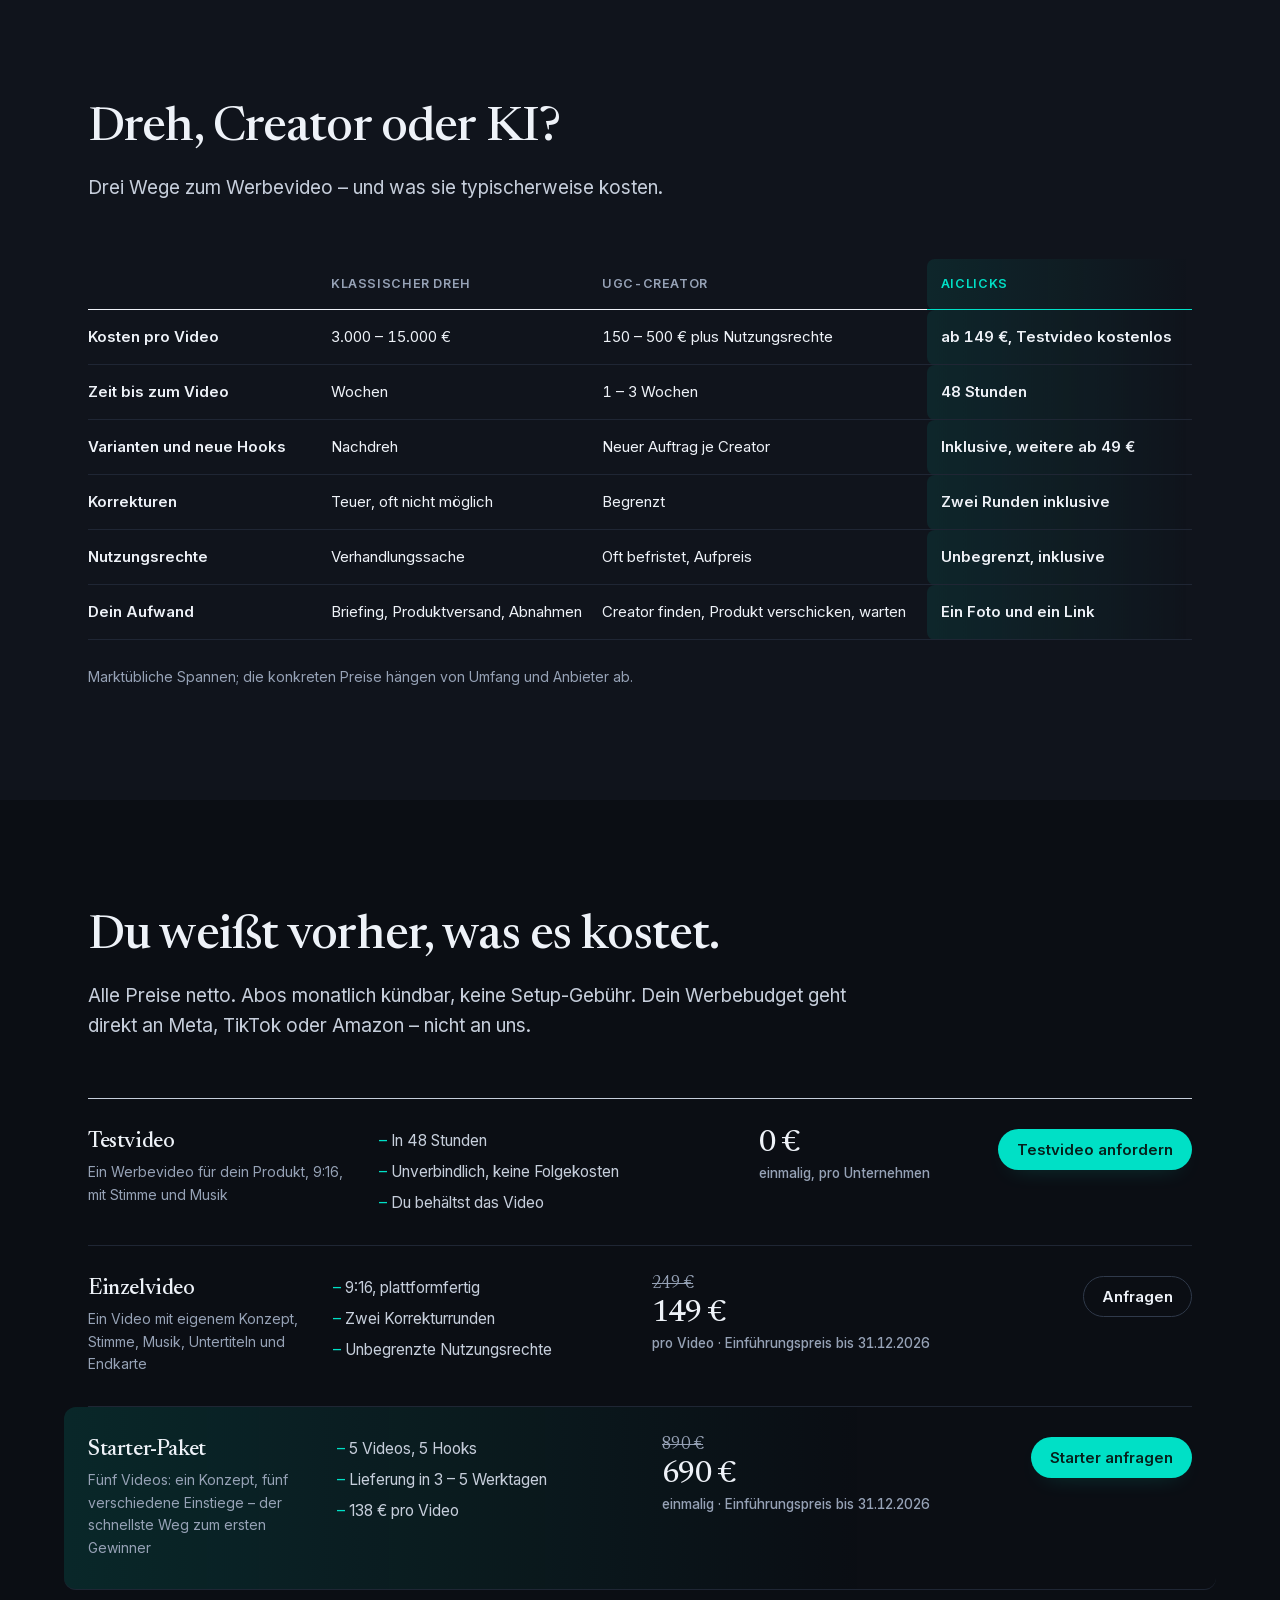
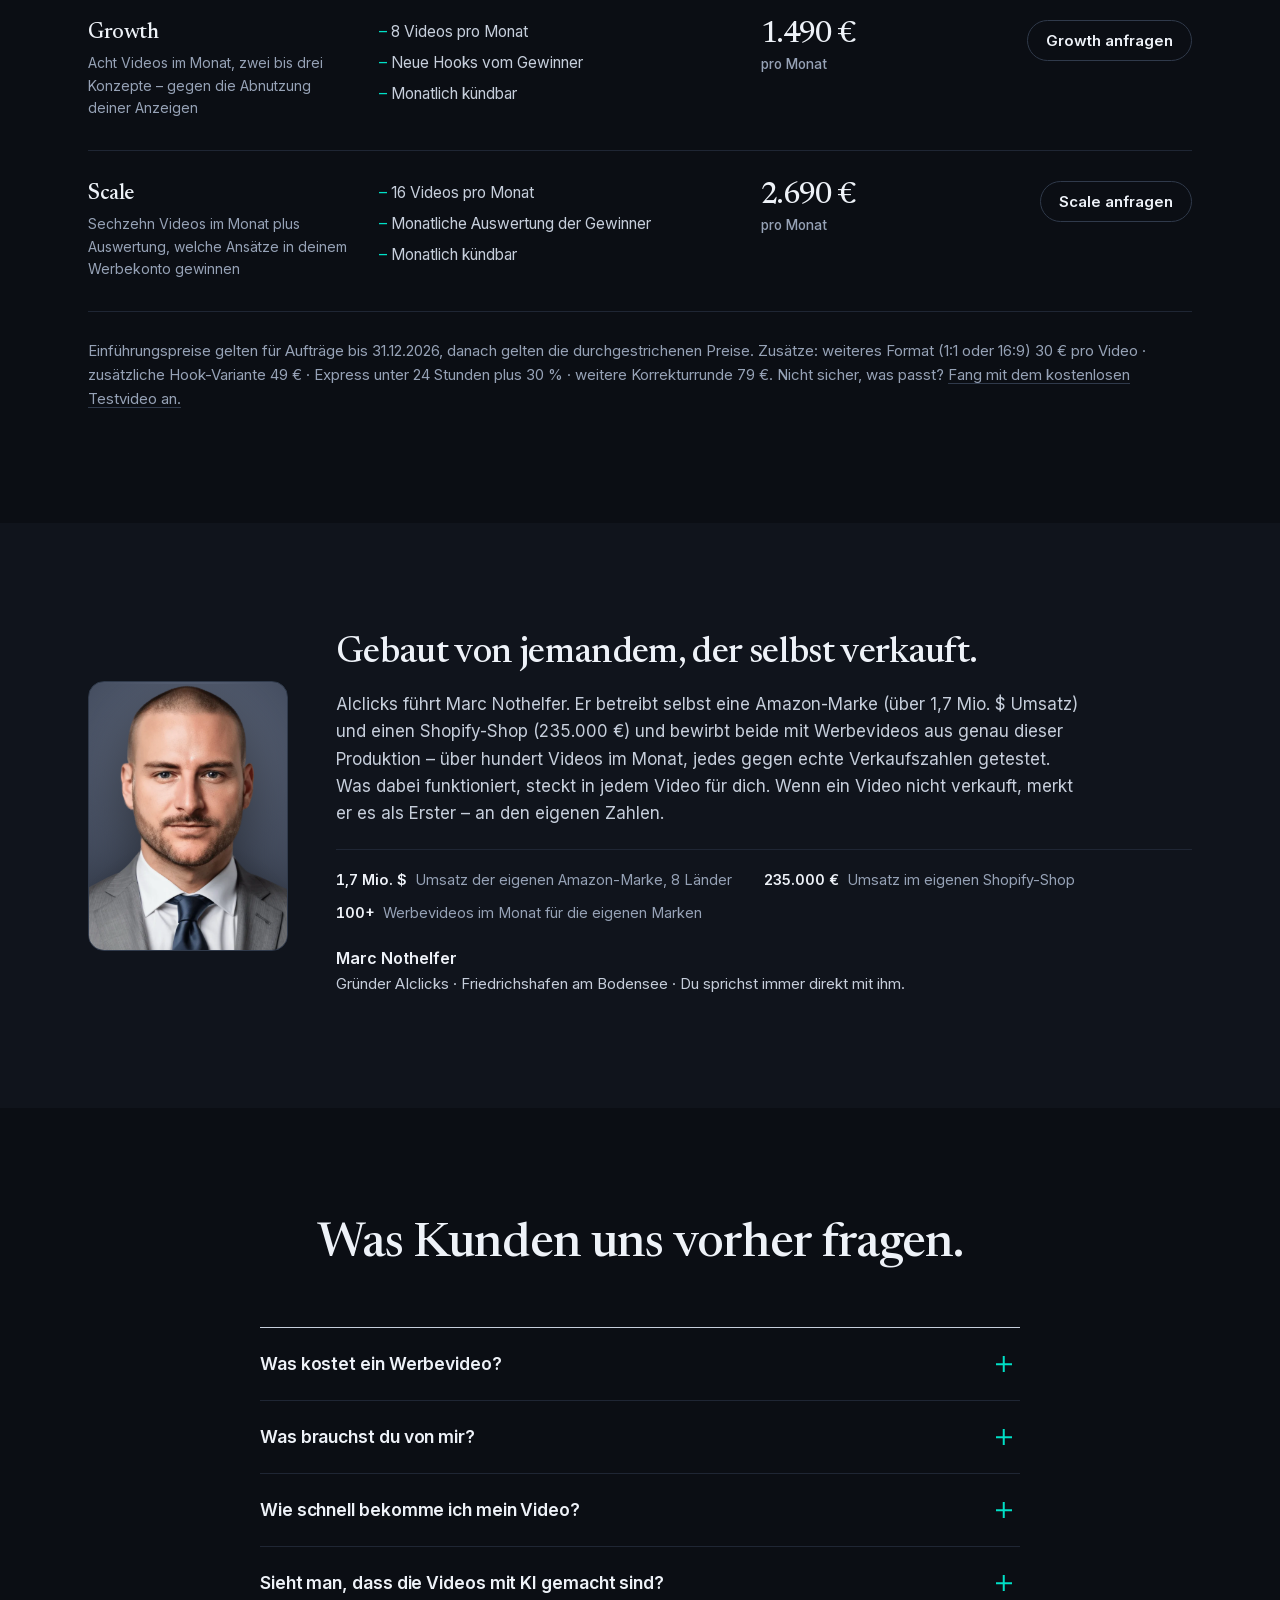
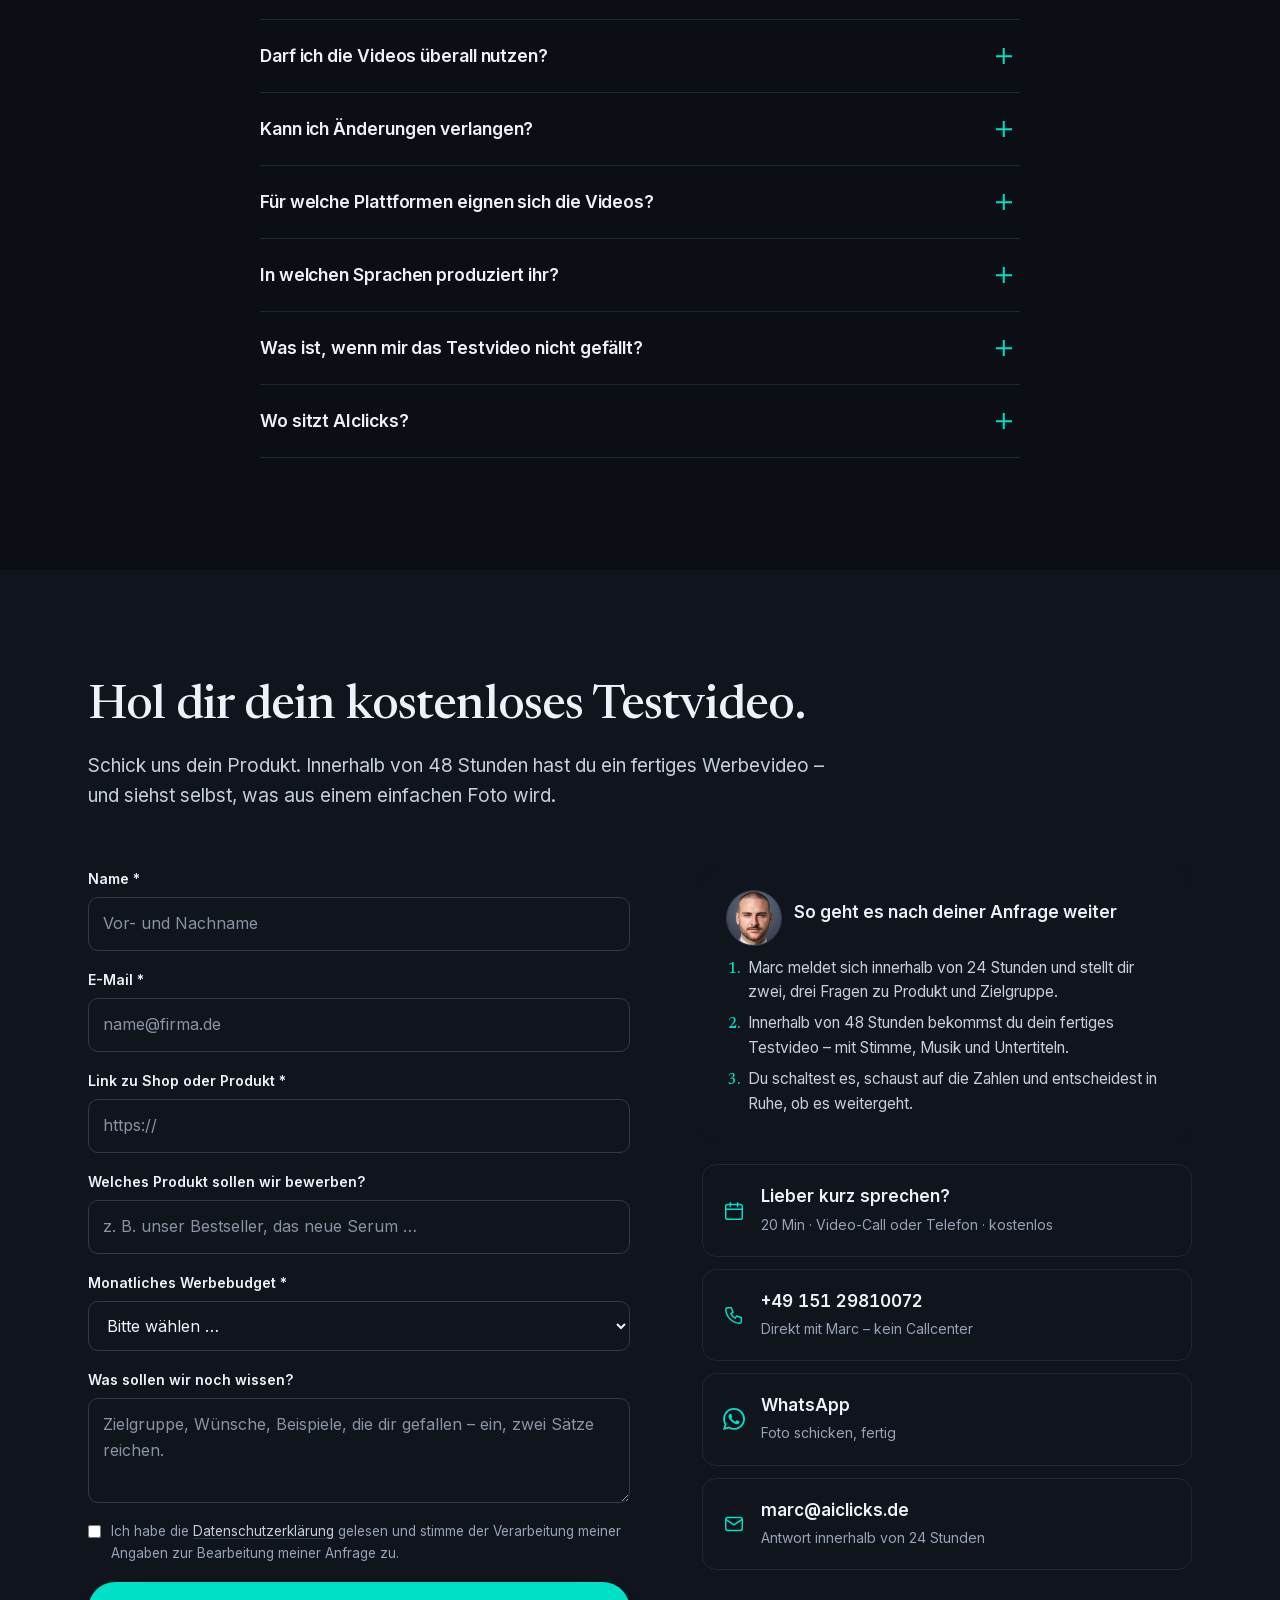
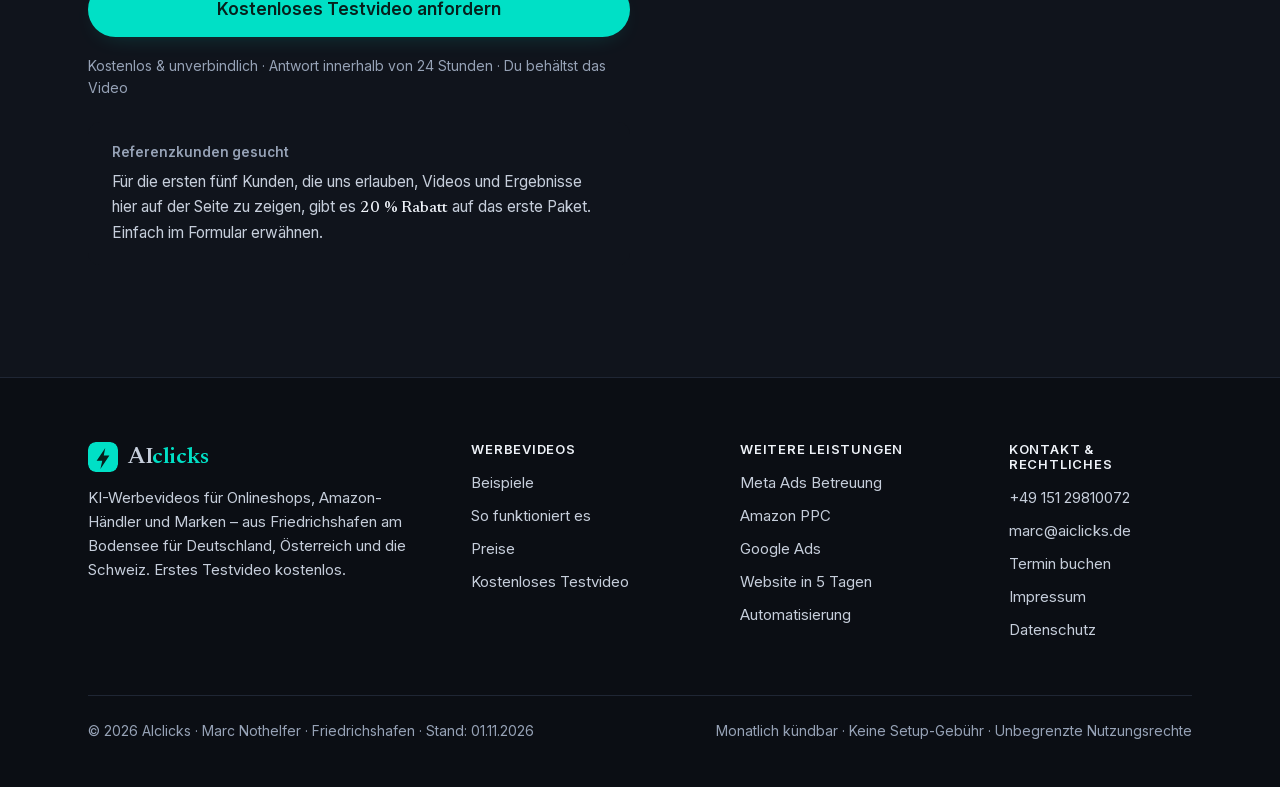
==== commit 7688ac9b: "Homepage: Scroll-Reveal, Hero-Tilt/Parallax, 6. Video (Showreel Handyfoto→Werbung), Full-HD-Reels fü" ====
--- a/index.html
+++ b/index.html
@@ -100,7 +100,7 @@
       "name": "Vom Handyfoto zum Werbevideo – KI-Werbevideo Beispiel (AIclicks)",
       "description": "Aus einem einfachen Handyfoto eines Serums entsteht in 48 Stunden eine fertige Werbeanzeige mit Szenen, Stimme und Musik – komplett mit KI produziert.",
       "thumbnailUrl": "https://aiclicks.de/media/v1-vorher-nachher.jpg",
-      "contentUrl": "https://aiclicks.de/media/v1-vorher-nachher.mp4",
+      "contentUrl": "https://aiclicks.de/media/v1-vorher-nachher-v2.mp4",
       "uploadDate": "2026-11-01",
       "duration": "PT24S",
       "inLanguage": "de",
@@ -195,7 +195,7 @@
     </div>
     <div class="hero-demo rise" style="--i:2">
       <figure class="phone phone-hero">
-        <video id="heroVideo" src="/media/v1-vorher-nachher.mp4" poster="/media/v1-vorher-nachher.jpg" muted autoplay loop playsinline preload="metadata" aria-label="Beispiel-Werbevideo: Aus einem Handyfoto wird eine fertige Anzeige"></video>
+        <video id="heroVideo" src="/media/v1-vorher-nachher-v2.mp4" poster="/media/v1-vorher-nachher.jpg" muted autoplay loop playsinline preload="metadata" aria-label="Beispiel-Werbevideo: Aus einem Handyfoto wird eine fertige Anzeige"></video>
         <button class="sound" type="button" id="heroSound" aria-pressed="false" aria-label="Ton einschalten"><svg viewBox="0 0 24 24" fill="none" stroke="currentColor" stroke-width="1.8" stroke-linecap="round" stroke-linejoin="round" aria-hidden="true"><path d="M4 9v6h4l5 4V5L8 9H4z"/><path class="on" d="M16 9a4 4 0 0 1 0 6M18.5 6.5a8 8 0 0 1 0 11"/><path class="off" d="M17 9l4 6M21 9l-4 6"/></svg><span>Ton an</span></button>
       </figure>
       <figcaption class="demo-cap">
@@ -247,10 +247,15 @@
 <section id="videos">
   <div class="wrap">
     <div class="section-head">
-      <h2>Fünf Produkte, fünf Welten.</h2>
+      <h2>Sechs Videos, sechs Welten.</h2>
       <p>Jedes Video hat seine eigene Bildsprache, Stimme und Musik – gebaut für die Zielgruppe des Produkts, nicht nach Schablone. Tippe auf ein Video, um es mit Ton zu sehen.</p>
     </div>
     <div class="vid-grid">
+      <figure class="phone vid" data-vid>
+        <video src="/media/showreel-handyfoto.mp4" poster="/media/showreel-handyfoto.jpg" preload="none" playsinline aria-label="Video: Vom Handyfoto zur Werbung – fünf Produkte"></video>
+        <button class="play" type="button" aria-label="Video abspielen"><svg viewBox="0 0 24 24" fill="currentColor" aria-hidden="true"><path d="M8 5v14l11-7z"/></svg></button>
+        <figcaption><b>Handyfoto → Werbung</b>Fünf Produkte, ein Prinzip: Du schickst ein Foto, wir liefern die Anzeige.</figcaption>
+      </figure>
       <figure class="phone vid" data-vid>
         <video src="/media/bsp-kaffee.mp4" poster="/media/bsp-kaffee.jpg" preload="none" playsinline aria-label="Video: Kaffee"></video>
         <button class="play" type="button" aria-label="Video abspielen"><svg viewBox="0 0 24 24" fill="currentColor" aria-hidden="true"><path d="M8 5v14l11-7z"/></svg></button>
@@ -588,6 +593,38 @@
   r.addEventListener('input',set); set();
 });
 
+
+/* ===== Motion: Scroll-Reveal, Parallax, Tilt (respektiert prefers-reduced-motion) ===== */
+(function(){
+  const rm=matchMedia('(prefers-reduced-motion: reduce)').matches; if(rm)return;
+  const sel='.section-head,.compare,.phone.vid,.offer,.step,.price-row,.cta-band-in,.founder>*,.faqit,.cmp-wrap,.form-card,.pricing-note,.fine';
+  const els=[...document.querySelectorAll(sel)]; els.forEach(e=>e.classList.add('mo'));
+  // Stagger-Index innerhalb des Elternelements
+  els.forEach(e=>{const sib=[...e.parentElement.children].filter(x=>x.classList.contains('mo'));e.style.setProperty('--d',(sib.indexOf(e)*90)+'ms');});
+  if('IntersectionObserver' in window){
+    const io=new IntersectionObserver(es=>es.forEach(en=>{if(en.isIntersecting){en.target.classList.add('in');io.unobserve(en.target);}}),{threshold:.18,rootMargin:'0px 0px -6% 0px'});
+    els.forEach(e=>io.observe(e));
+    // Vergleichsregler kurz "anschubsen", wenn er ins Bild kommt
+    const cio=new IntersectionObserver(es=>es.forEach(en=>{if(!en.isIntersecting)return;cio.unobserve(en.target);const c=en.target,r=c.querySelector('input[type=range]');if(!r||c.dataset.nudged)return;c.dataset.nudged='1';const t0=performance.now(),D=1700;const ease=x=>1-Math.pow(1-x,3);(function f(t){const p=Math.min(1,(t-t0)/D);let v;if(p<.45)v=50-30*ease(p/.45);else if(p<.8)v=20+48*ease((p-.45)/.35);else v=68-18*ease((p-.8)/.2);r.value=v;c.style.setProperty('--pos',v+'%');if(p<1)requestAnimationFrame(f);})(t0);}),{threshold:.6});
+    document.querySelectorAll('[data-compare]').forEach(c=>cio.observe(c));
+  } else els.forEach(e=>e.classList.add('in'));
+  // Hero: Parallax + Tilt
+  const demo=document.querySelector('.hero-demo'),ph=document.querySelector('.phone-hero');
+  if(demo&&ph){
+    let ty=0,rx=0,ry=0,raf=null;
+    const apply=()=>{raf=null;ph.style.transform=`translateY(${ty}px) rotateX(${rx}deg) rotateY(${ry}deg)`;};
+    const req=()=>{if(!raf)raf=requestAnimationFrame(apply);};
+    addEventListener('scroll',()=>{ty=Math.min(120,window.scrollY*0.18);req();},{passive:true});
+    if(matchMedia('(hover:hover)').matches){
+      demo.addEventListener('mousemove',e=>{const b=demo.getBoundingClientRect();const x=(e.clientX-b.left)/b.width-.5,y=(e.clientY-b.top)/b.height-.5;ry=x*10;rx=-y*8;req();});
+      demo.addEventListener('mouseleave',()=>{rx=0;ry=0;req();});
+    }
+  }
+  // Hintergrund-Glow wandert leicht mit
+  const glow=document.querySelector('.hero-video');
+  if(glow){addEventListener('scroll',()=>{glow.style.setProperty('--gy',(window.scrollY*0.25)+'px');},{passive:true});}
+})();
+
 /* ===== Consent + Tracking (Google Ads AW-304314047 · Meta Pixel 1385284170005589) ===== */
 const AW='AW-304314047', FB_ID='1385284170005589';
 const CONV={form:'oAlWCN_4ms4bEL_tjZEB',phone:'pbH2COX4ms4bEL_tjZEB',pdf:'X9LICOL4ms4bEL_tjZEB'};
--- a/styles.css
+++ b/styles.css
@@ -495,3 +495,21 @@
   .cta-band{padding:44px 0}
   .cta-band .btn{white-space:normal;width:100%;text-align:center}
 }
+
+/* ===== Motion (03.11.2026): Scroll-Reveal, Hero-Tilt, 6er-Video-Raster ===== */
+.vid-grid{grid-template-columns:repeat(3,1fr);gap:28px 24px;max-width:960px;margin:0 auto}
+.phone.vid{max-width:292px;justify-self:center}
+.js .mo{opacity:0;transform:translateY(26px) scale(.985);transition:opacity .7s ease,transform .9s cubic-bezier(.2,.7,.2,1);transition-delay:var(--d,0ms);will-change:opacity,transform}
+.js .mo.in{opacity:1;transform:none}
+.js .phone.vid.mo{transform:translateY(34px) rotateX(8deg) scale(.96);transform-origin:50% 100%}
+.js .phone.vid.mo.in{transform:none}
+.vid-grid{perspective:1200px}
+.hero-demo{perspective:1400px}
+.phone-hero{transform-style:preserve-3d;transition:transform .35s cubic-bezier(.2,.7,.2,1);will-change:transform}
+.hero-video{--gy:0px}
+.hero-video::after{content:"";position:absolute;left:0;right:0;top:-20%;height:120%;transform:translateY(var(--gy));background:radial-gradient(60% 55% at 50% 30%,rgba(0,224,198,.13),transparent 70%);pointer-events:none;z-index:0}
+.hero-video{position:relative}
+.hero-video .wrap{position:relative;z-index:1}
+@media(max-width:1100px){.vid-grid{grid-template-columns:repeat(3,1fr)}}
+@media(max-width:700px){.vid-grid{grid-template-columns:repeat(2,1fr);gap:16px}}
+@media(prefers-reduced-motion:reduce){.js .mo{opacity:1;transform:none;transition:none}.phone-hero{transition:none}}
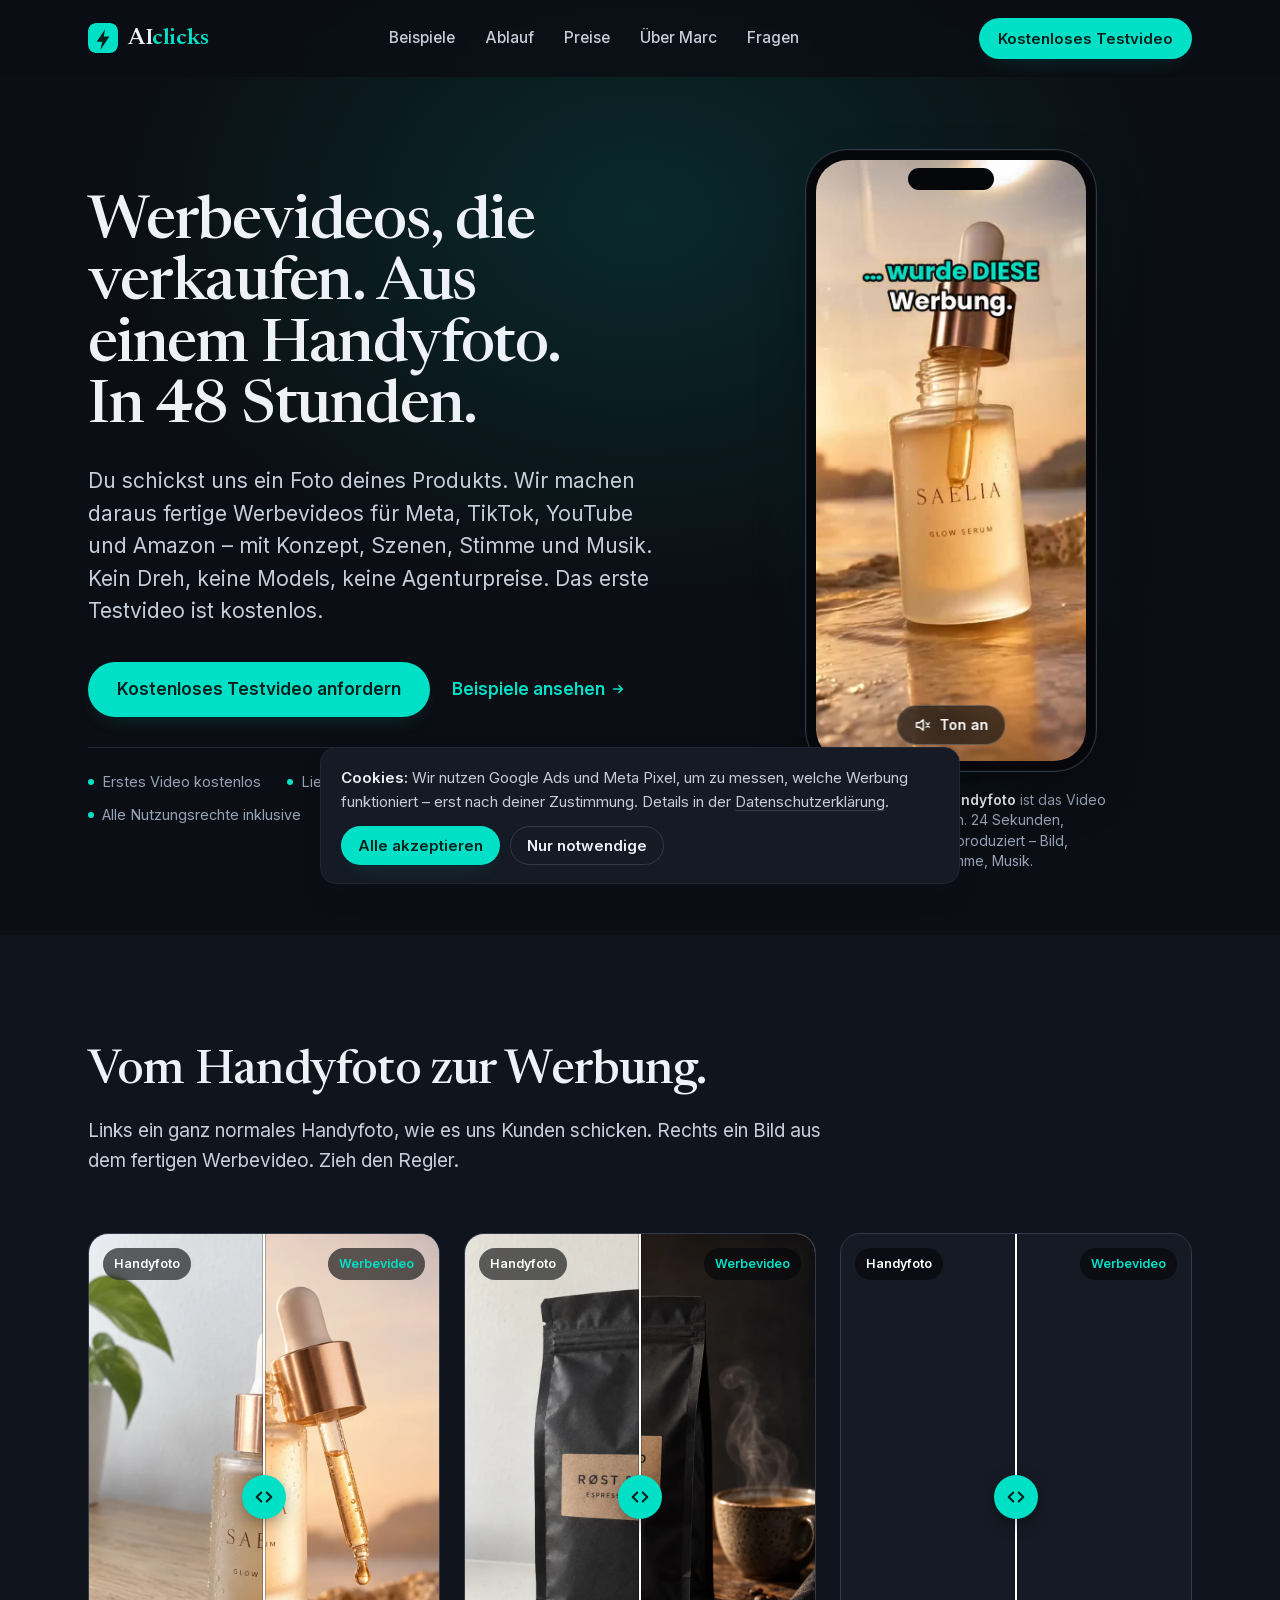
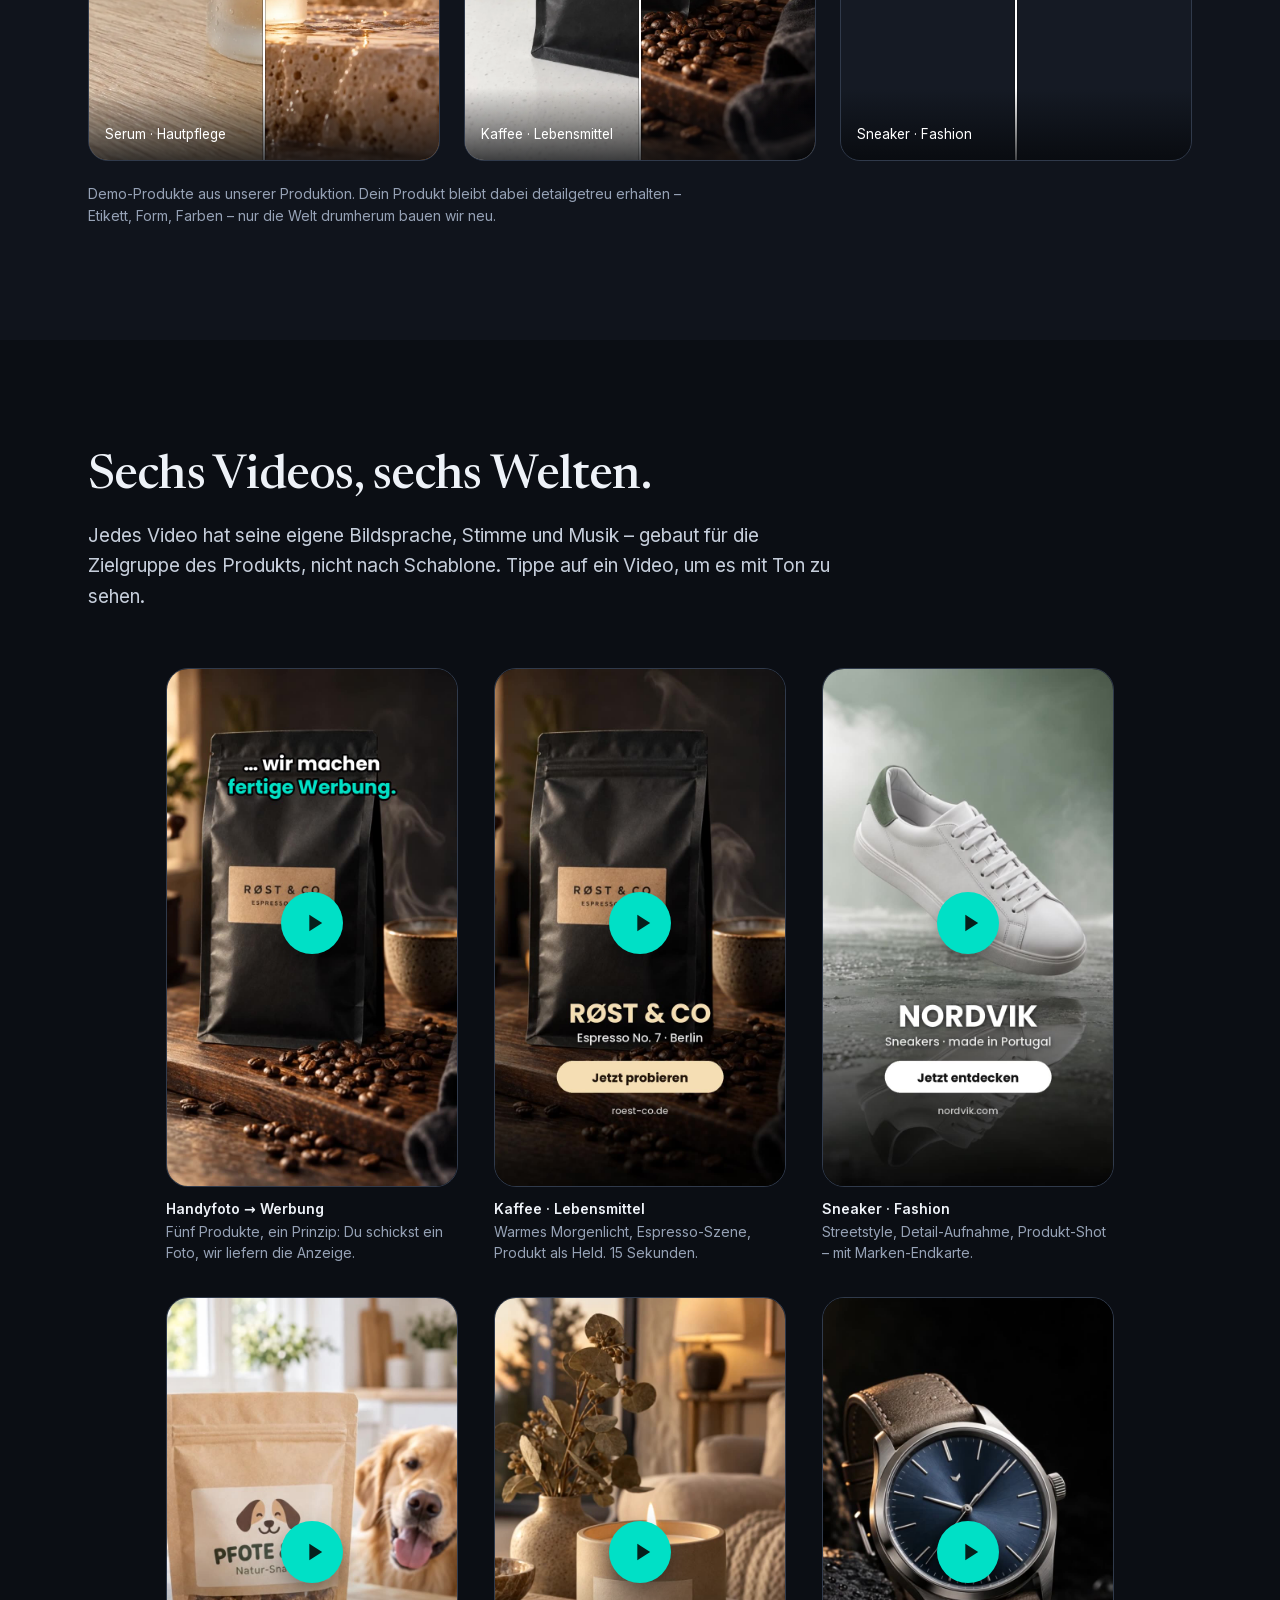
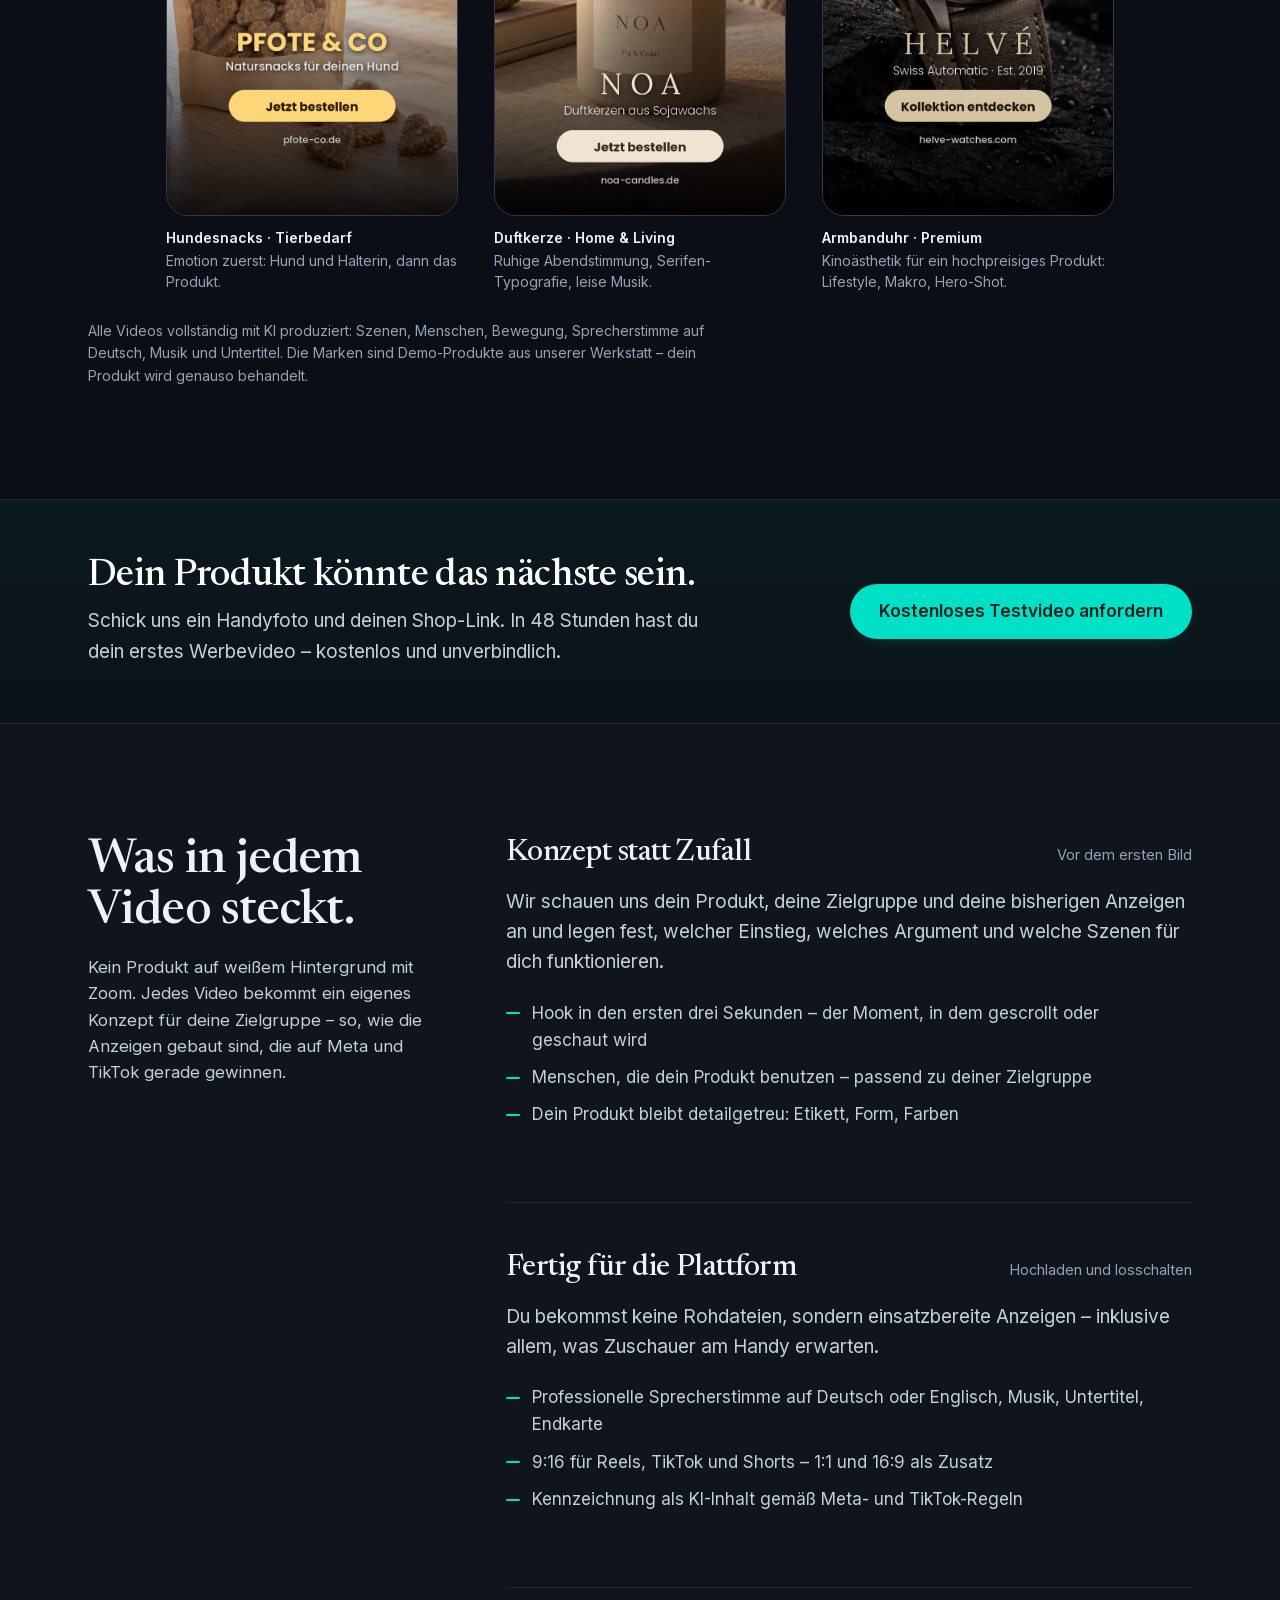
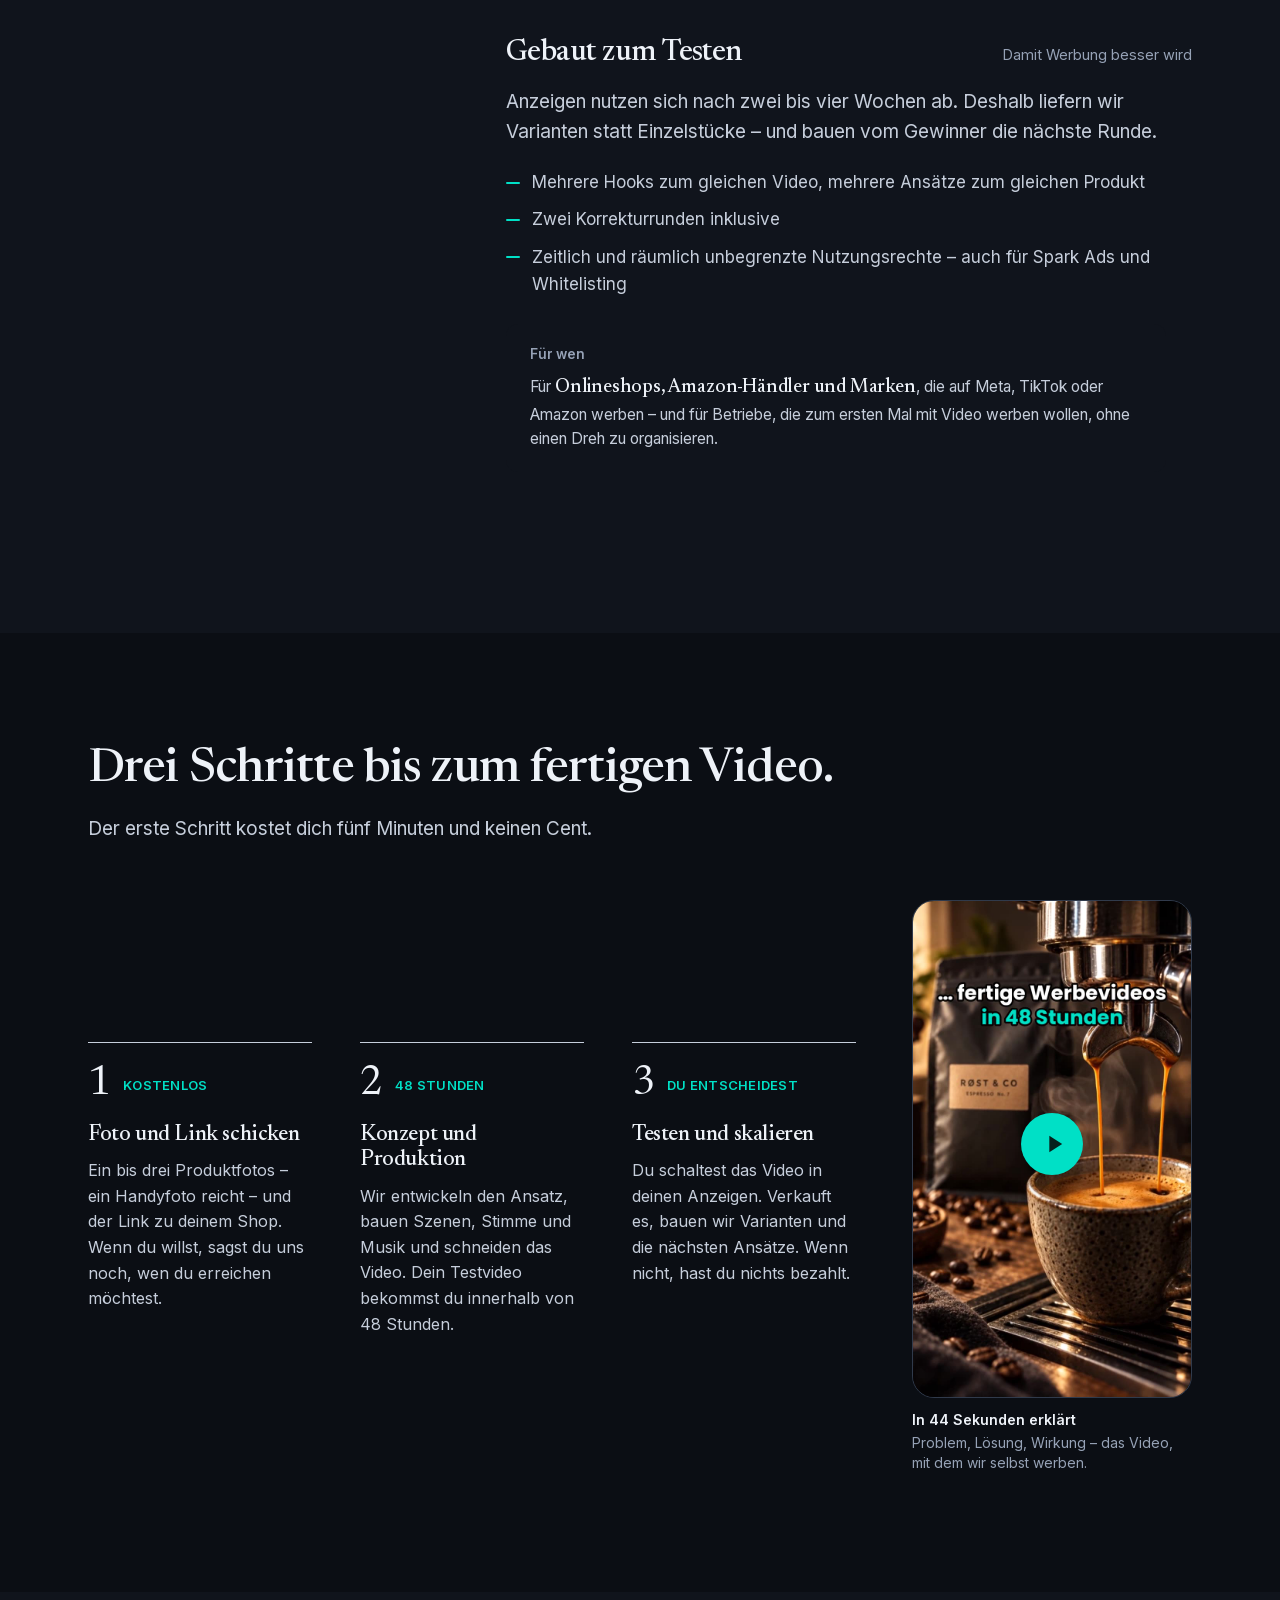
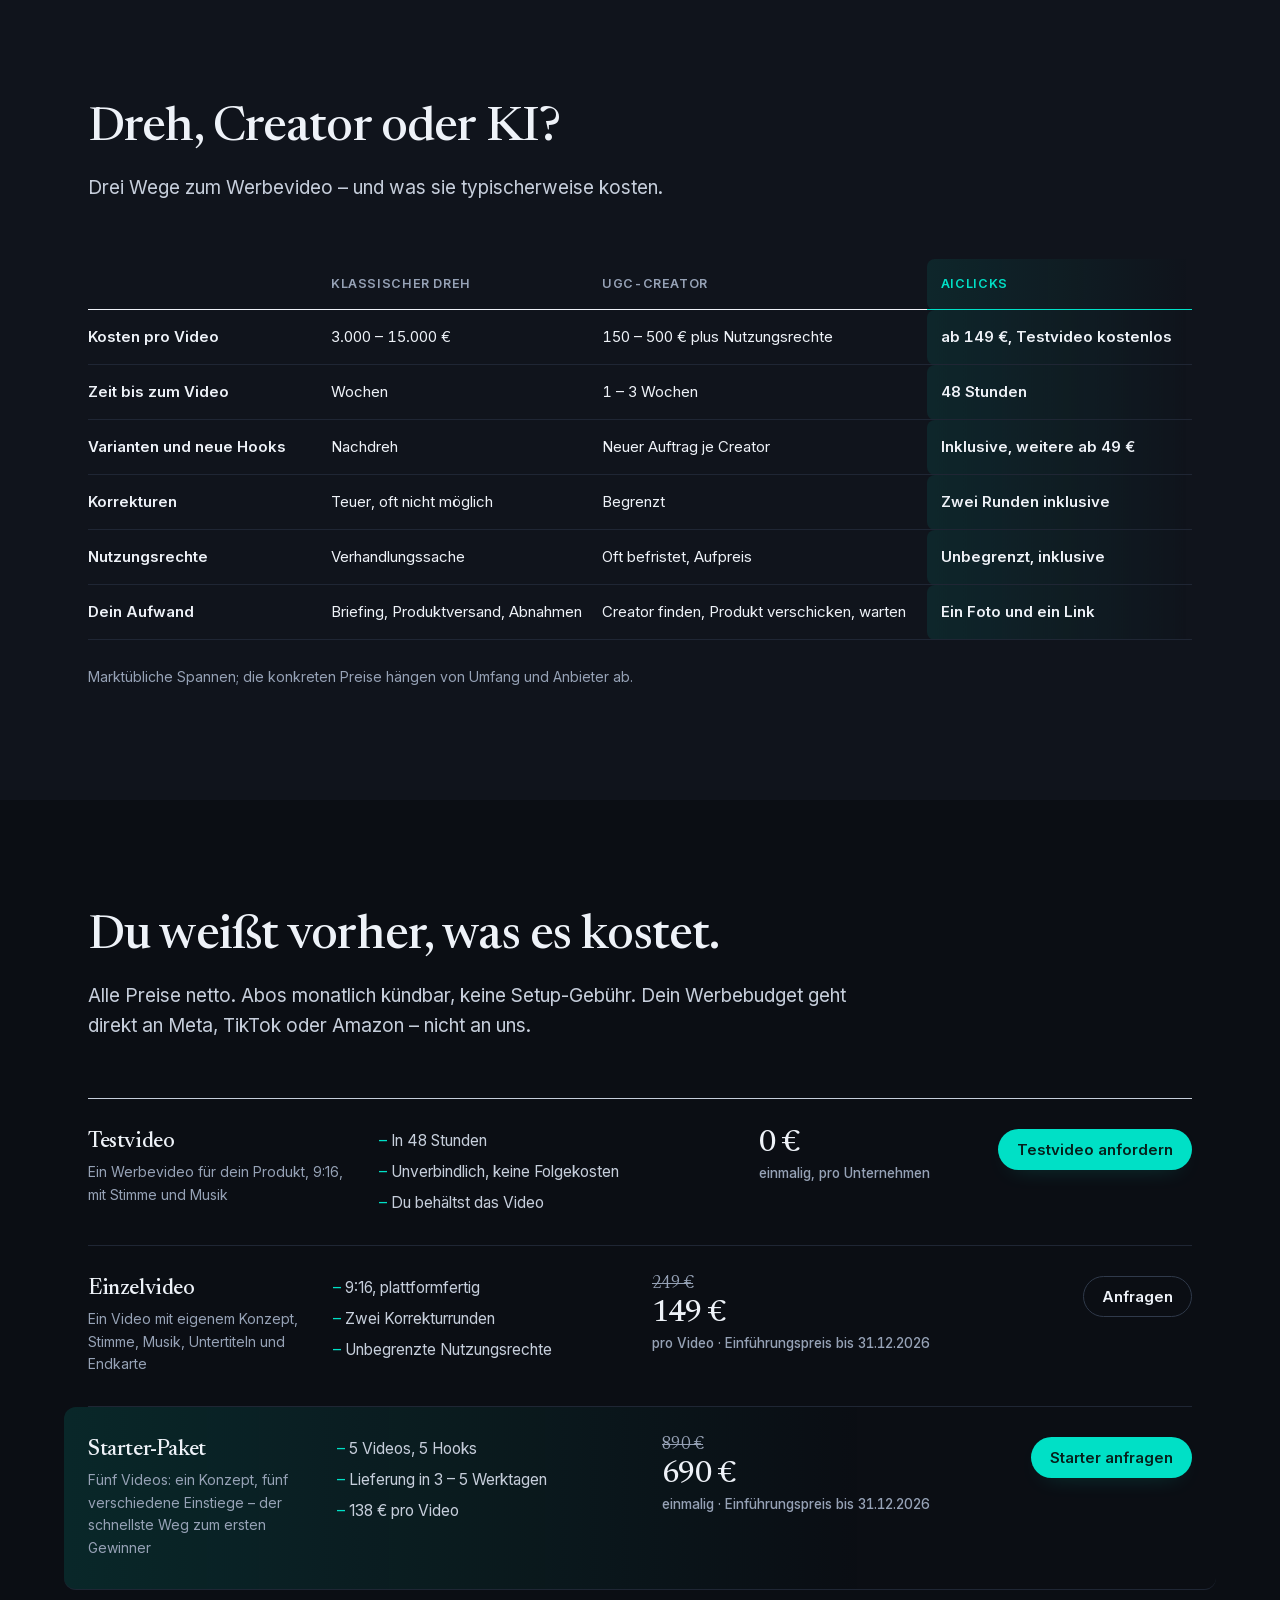
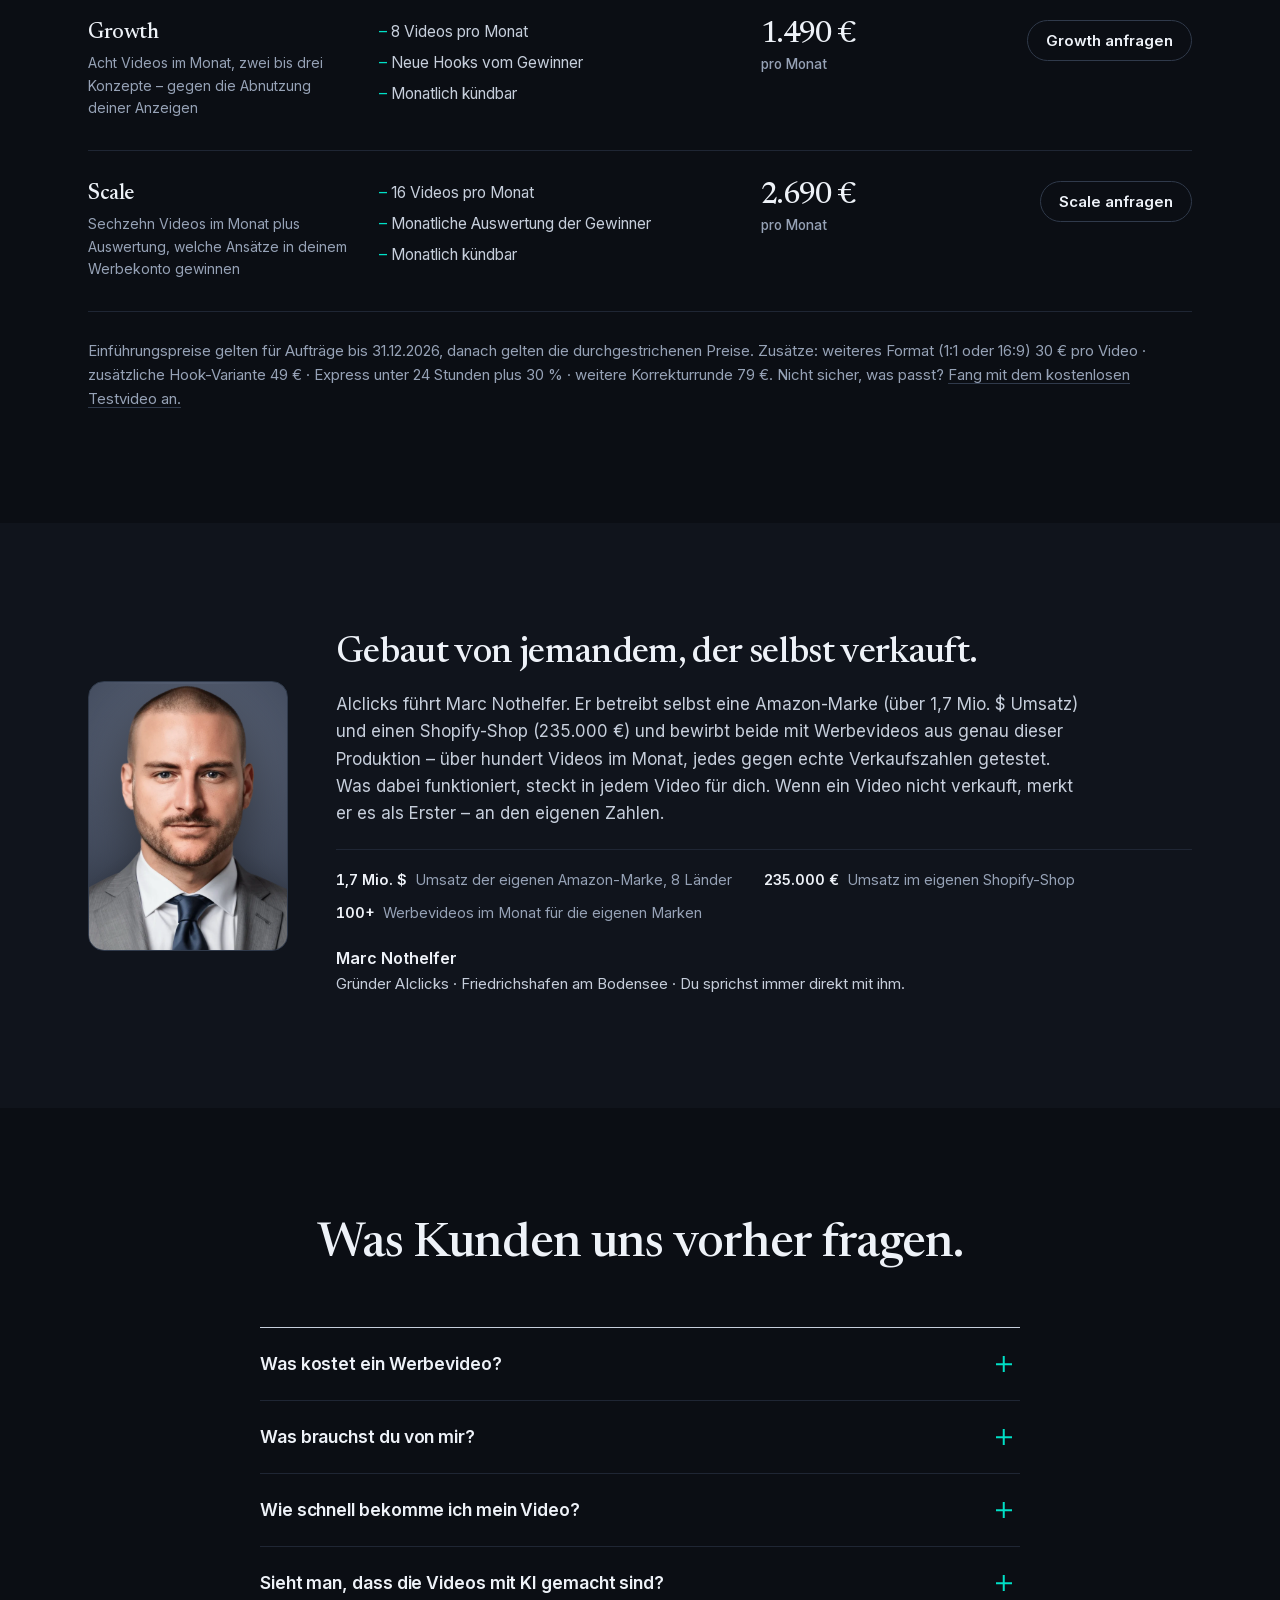
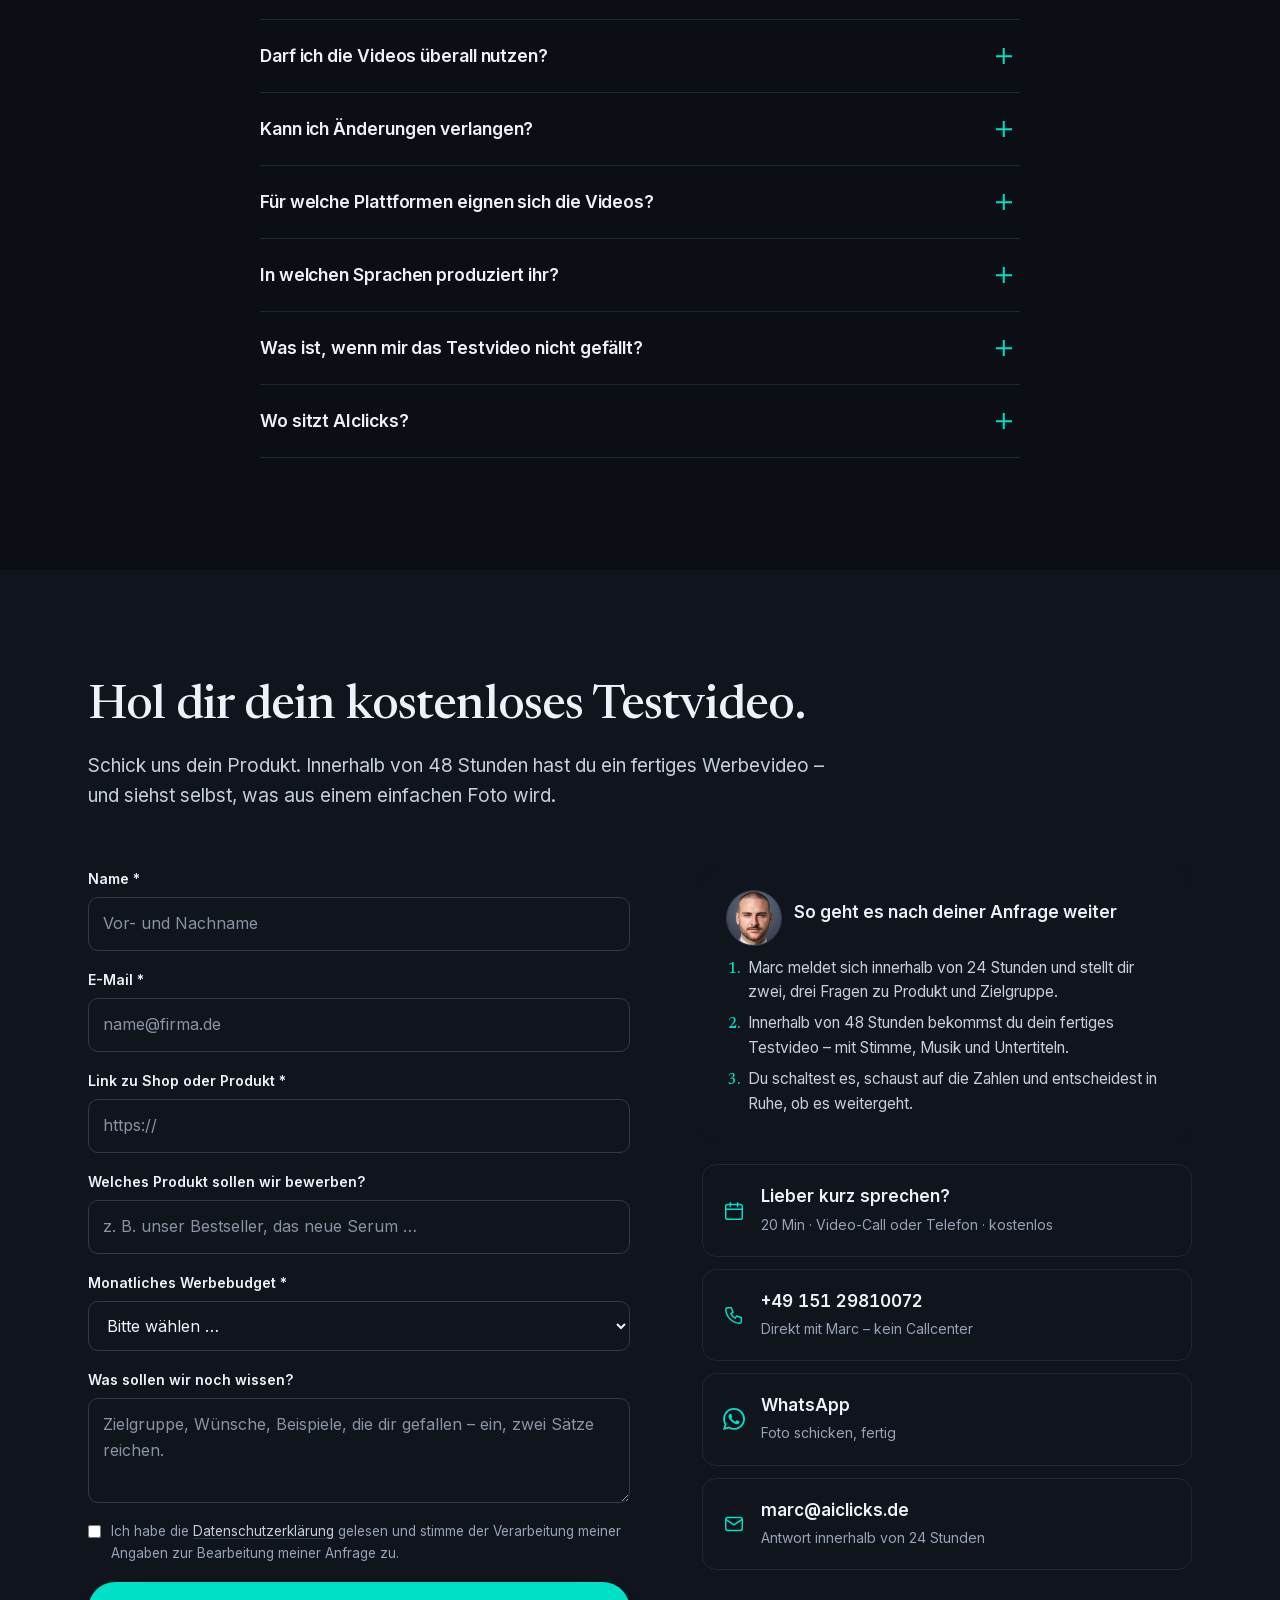
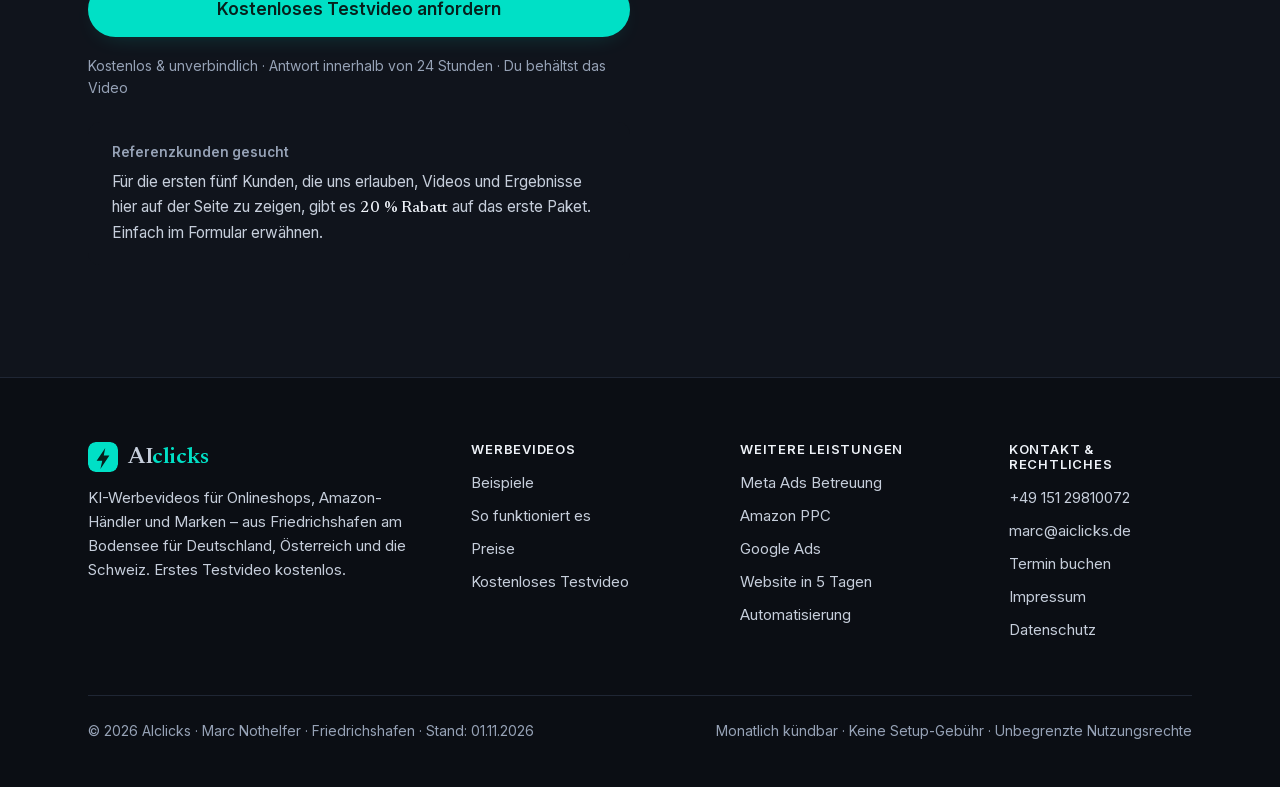
==== commit ecc57b58: "Fix: Hero-Video Serum mit richtiger Tonspur (v3), falsche v2 entfernt Co-Authored-By: Claude Fable 5" ====
--- a/index.html
+++ b/index.html
@@ -100,7 +100,7 @@
       "name": "Vom Handyfoto zum Werbevideo – KI-Werbevideo Beispiel (AIclicks)",
       "description": "Aus einem einfachen Handyfoto eines Serums entsteht in 48 Stunden eine fertige Werbeanzeige mit Szenen, Stimme und Musik – komplett mit KI produziert.",
       "thumbnailUrl": "https://aiclicks.de/media/v1-vorher-nachher.jpg",
-      "contentUrl": "https://aiclicks.de/media/v1-vorher-nachher-v2.mp4",
+      "contentUrl": "https://aiclicks.de/media/v1-vorher-nachher-v3.mp4",
       "uploadDate": "2026-11-01",
       "duration": "PT24S",
       "inLanguage": "de",
@@ -195,7 +195,7 @@
     </div>
     <div class="hero-demo rise" style="--i:2">
       <figure class="phone phone-hero">
-        <video id="heroVideo" src="/media/v1-vorher-nachher-v2.mp4" poster="/media/v1-vorher-nachher.jpg" muted autoplay loop playsinline preload="metadata" aria-label="Beispiel-Werbevideo: Aus einem Handyfoto wird eine fertige Anzeige"></video>
+        <video id="heroVideo" src="/media/v1-vorher-nachher-v3.mp4" poster="/media/v1-vorher-nachher.jpg" muted autoplay loop playsinline preload="metadata" aria-label="Beispiel-Werbevideo: Aus einem Handyfoto wird eine fertige Anzeige"></video>
         <button class="sound" type="button" id="heroSound" aria-pressed="false" aria-label="Ton einschalten"><svg viewBox="0 0 24 24" fill="none" stroke="currentColor" stroke-width="1.8" stroke-linecap="round" stroke-linejoin="round" aria-hidden="true"><path d="M4 9v6h4l5 4V5L8 9H4z"/><path class="on" d="M16 9a4 4 0 0 1 0 6M18.5 6.5a8 8 0 0 1 0 11"/><path class="off" d="M17 9l4 6M21 9l-4 6"/></svg><span>Ton an</span></button>
       </figure>
       <figcaption class="demo-cap">
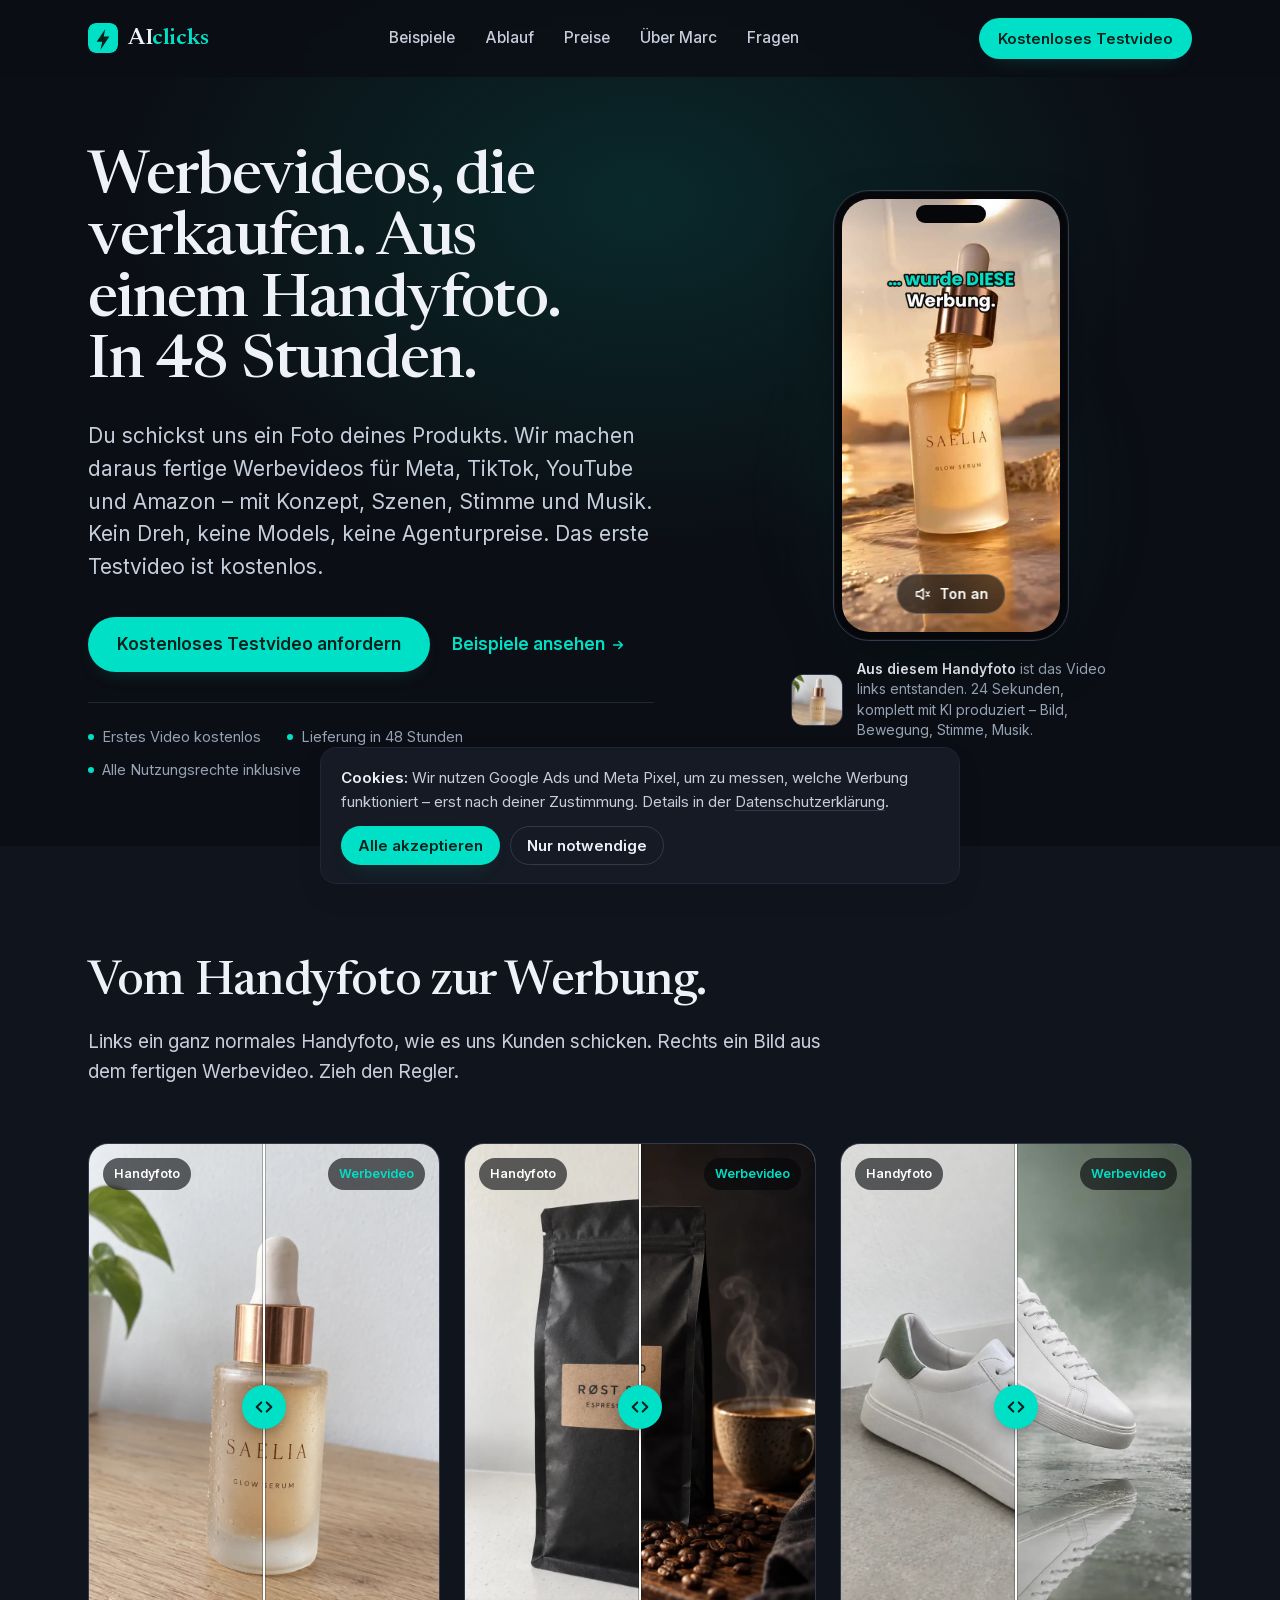
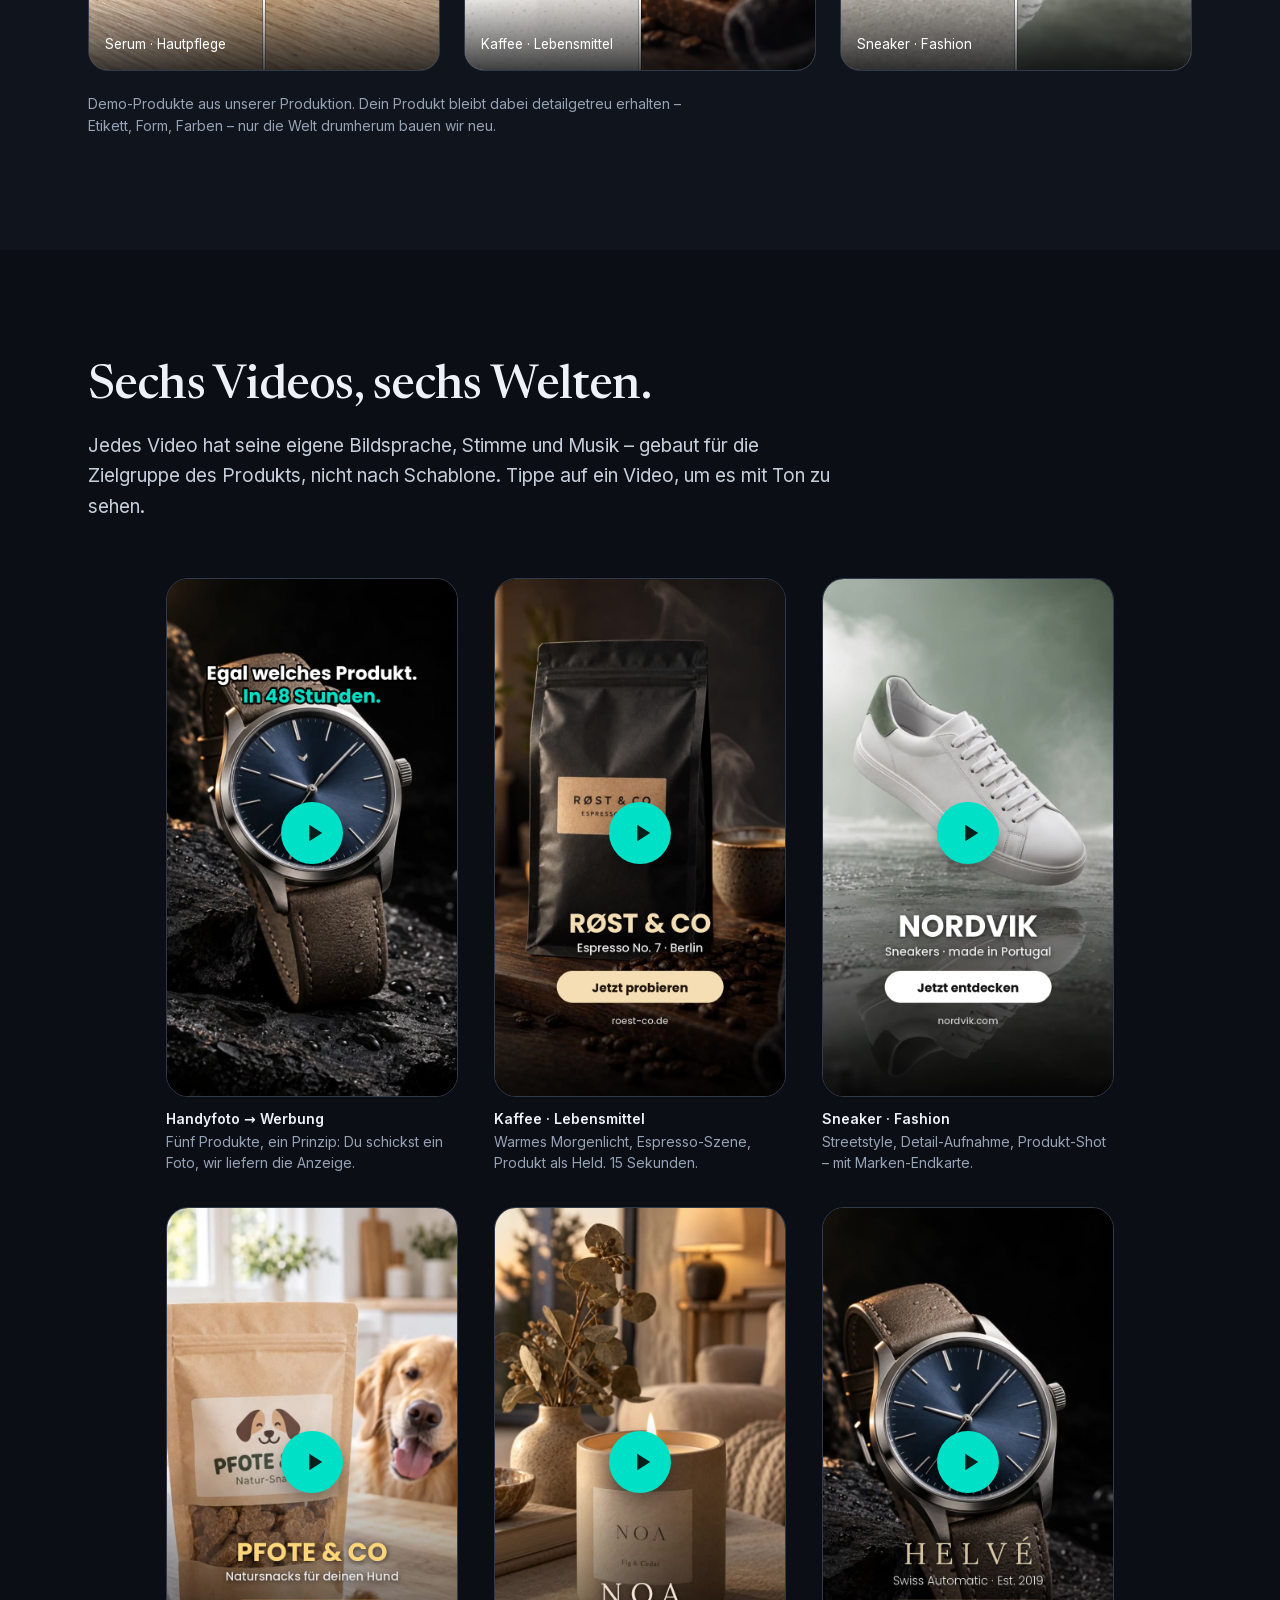
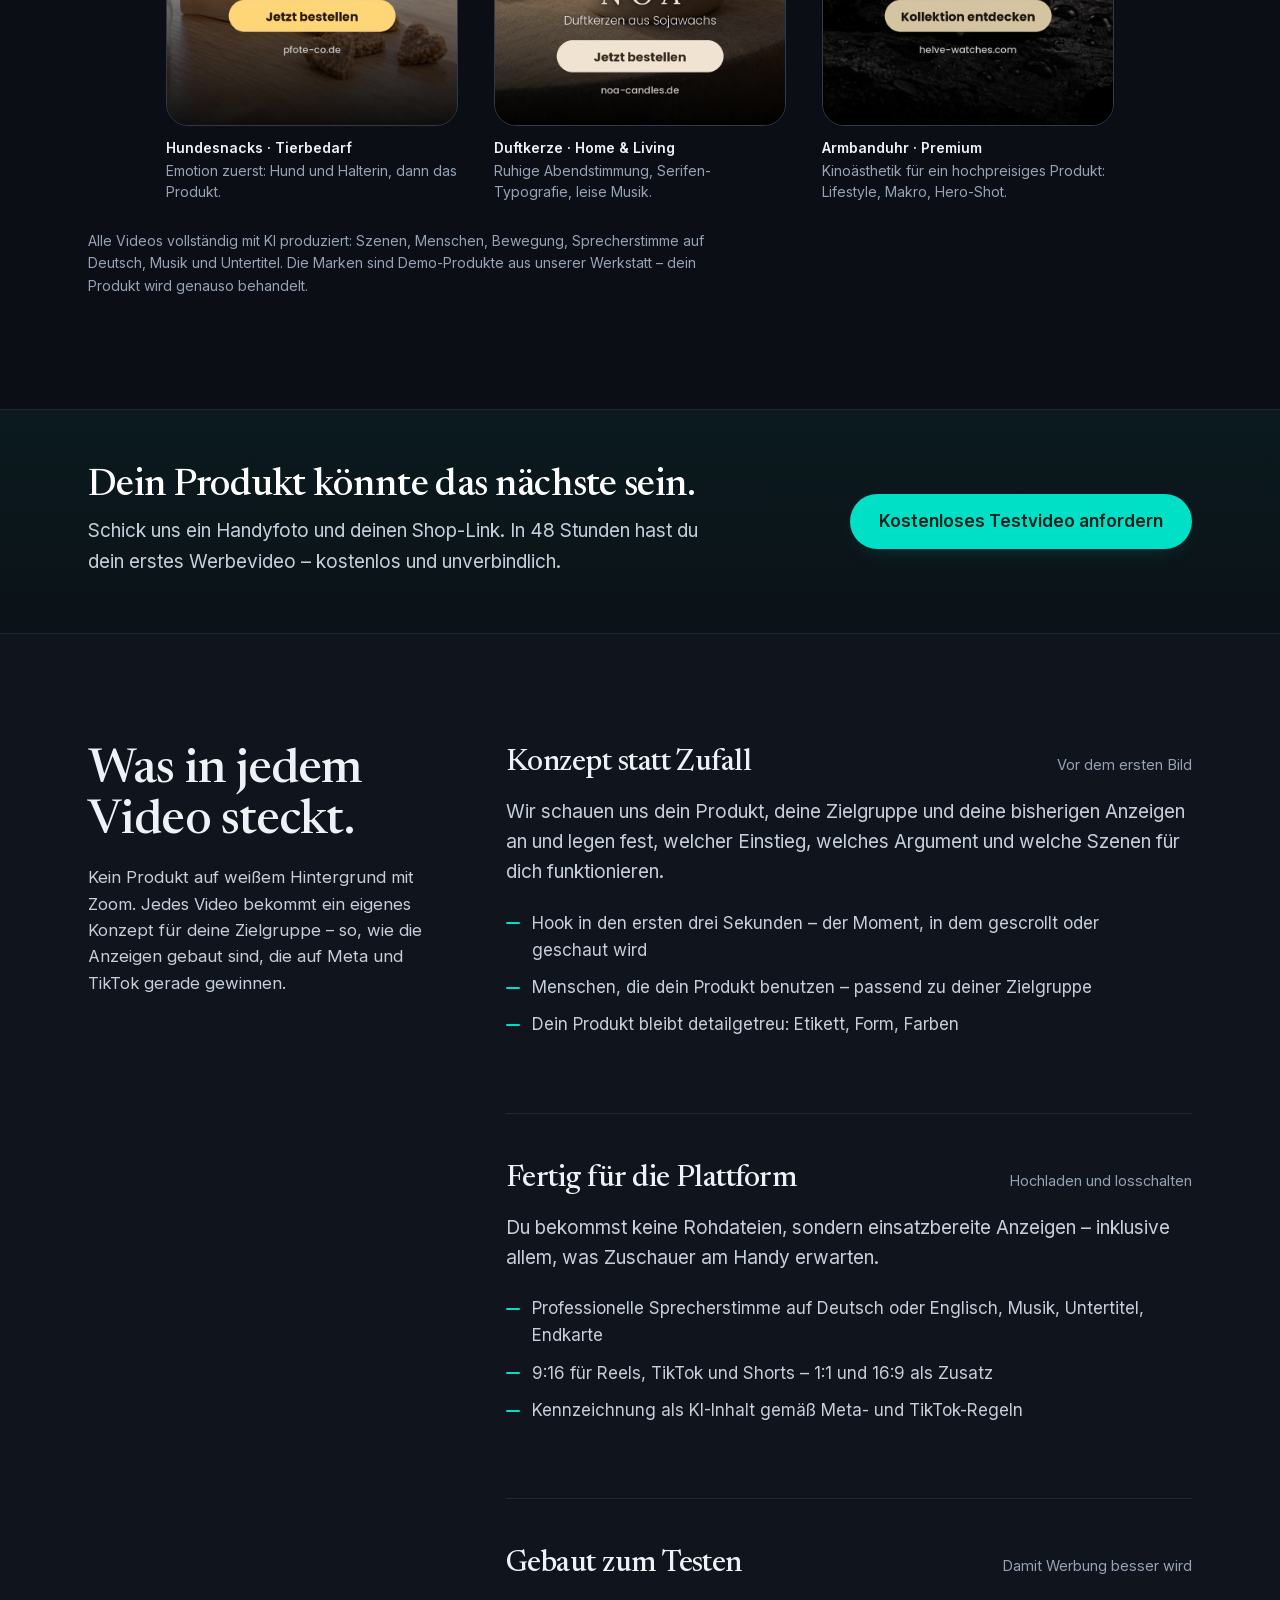
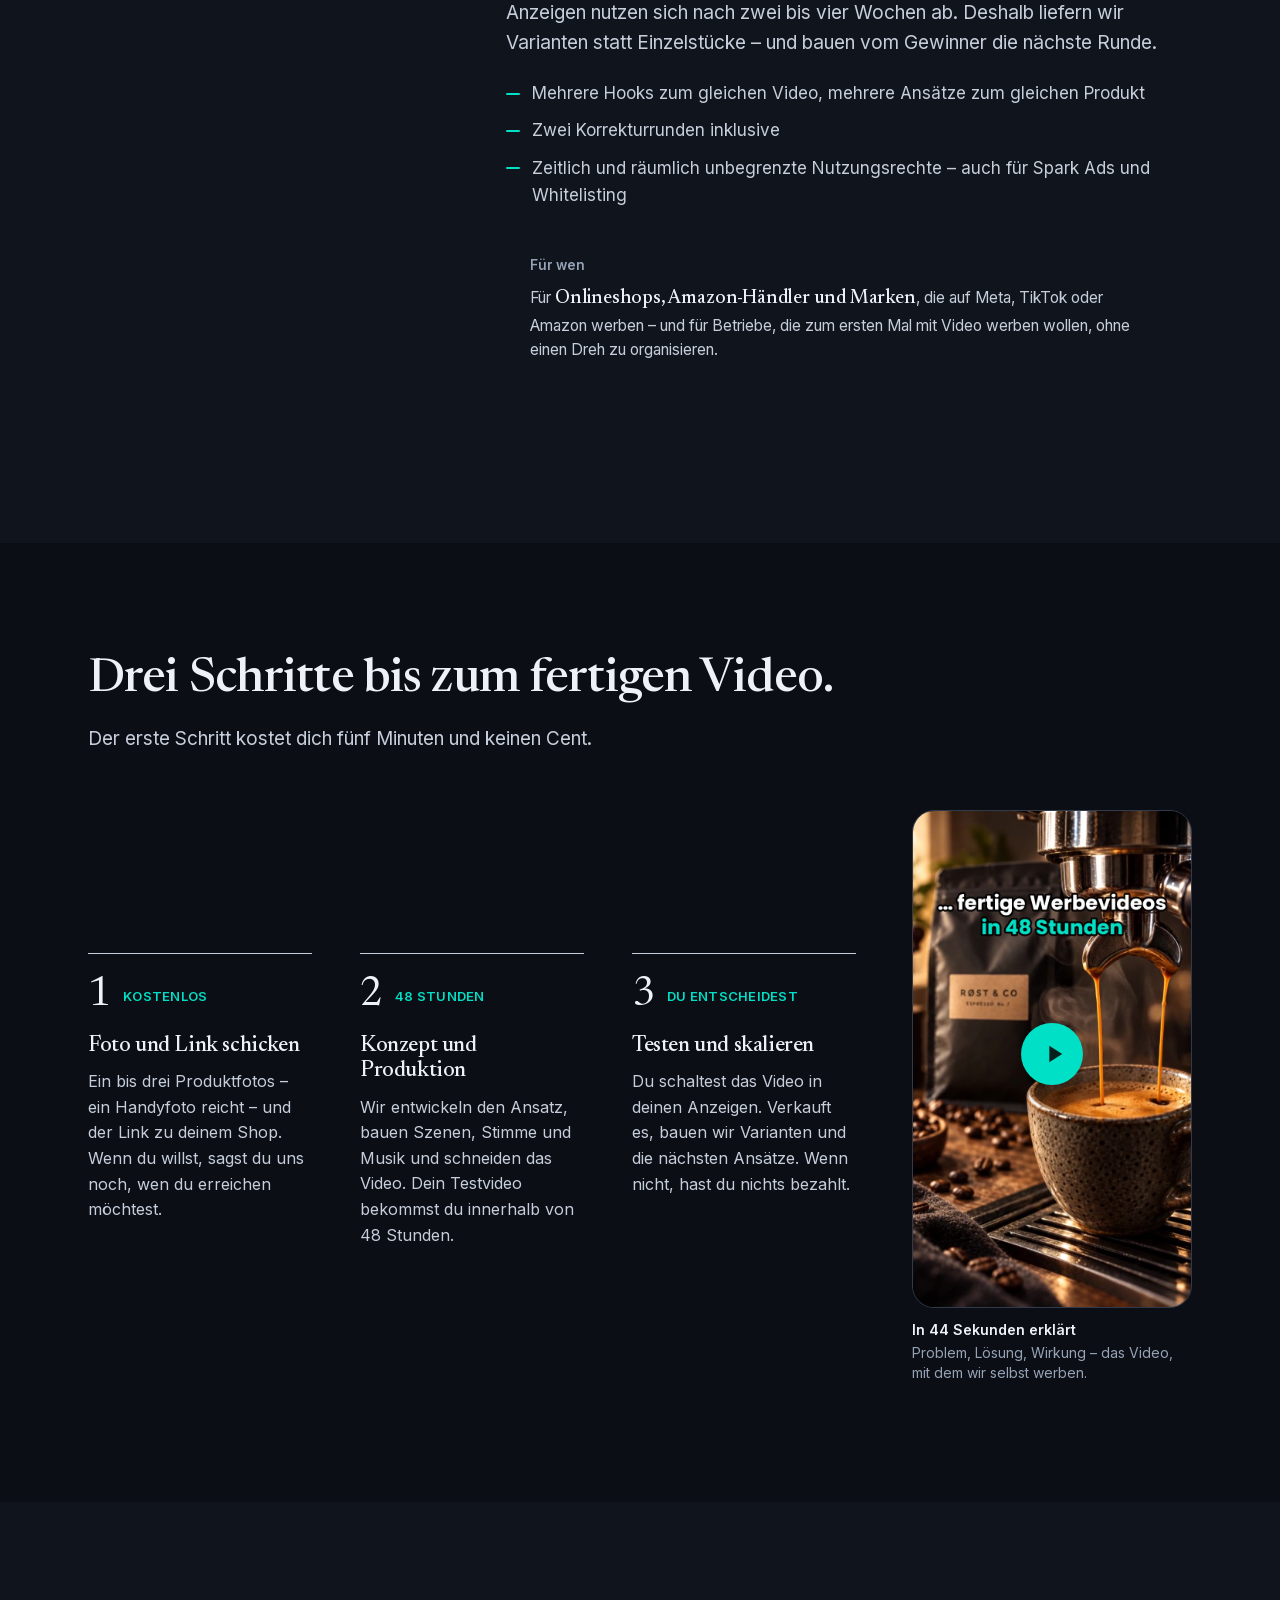
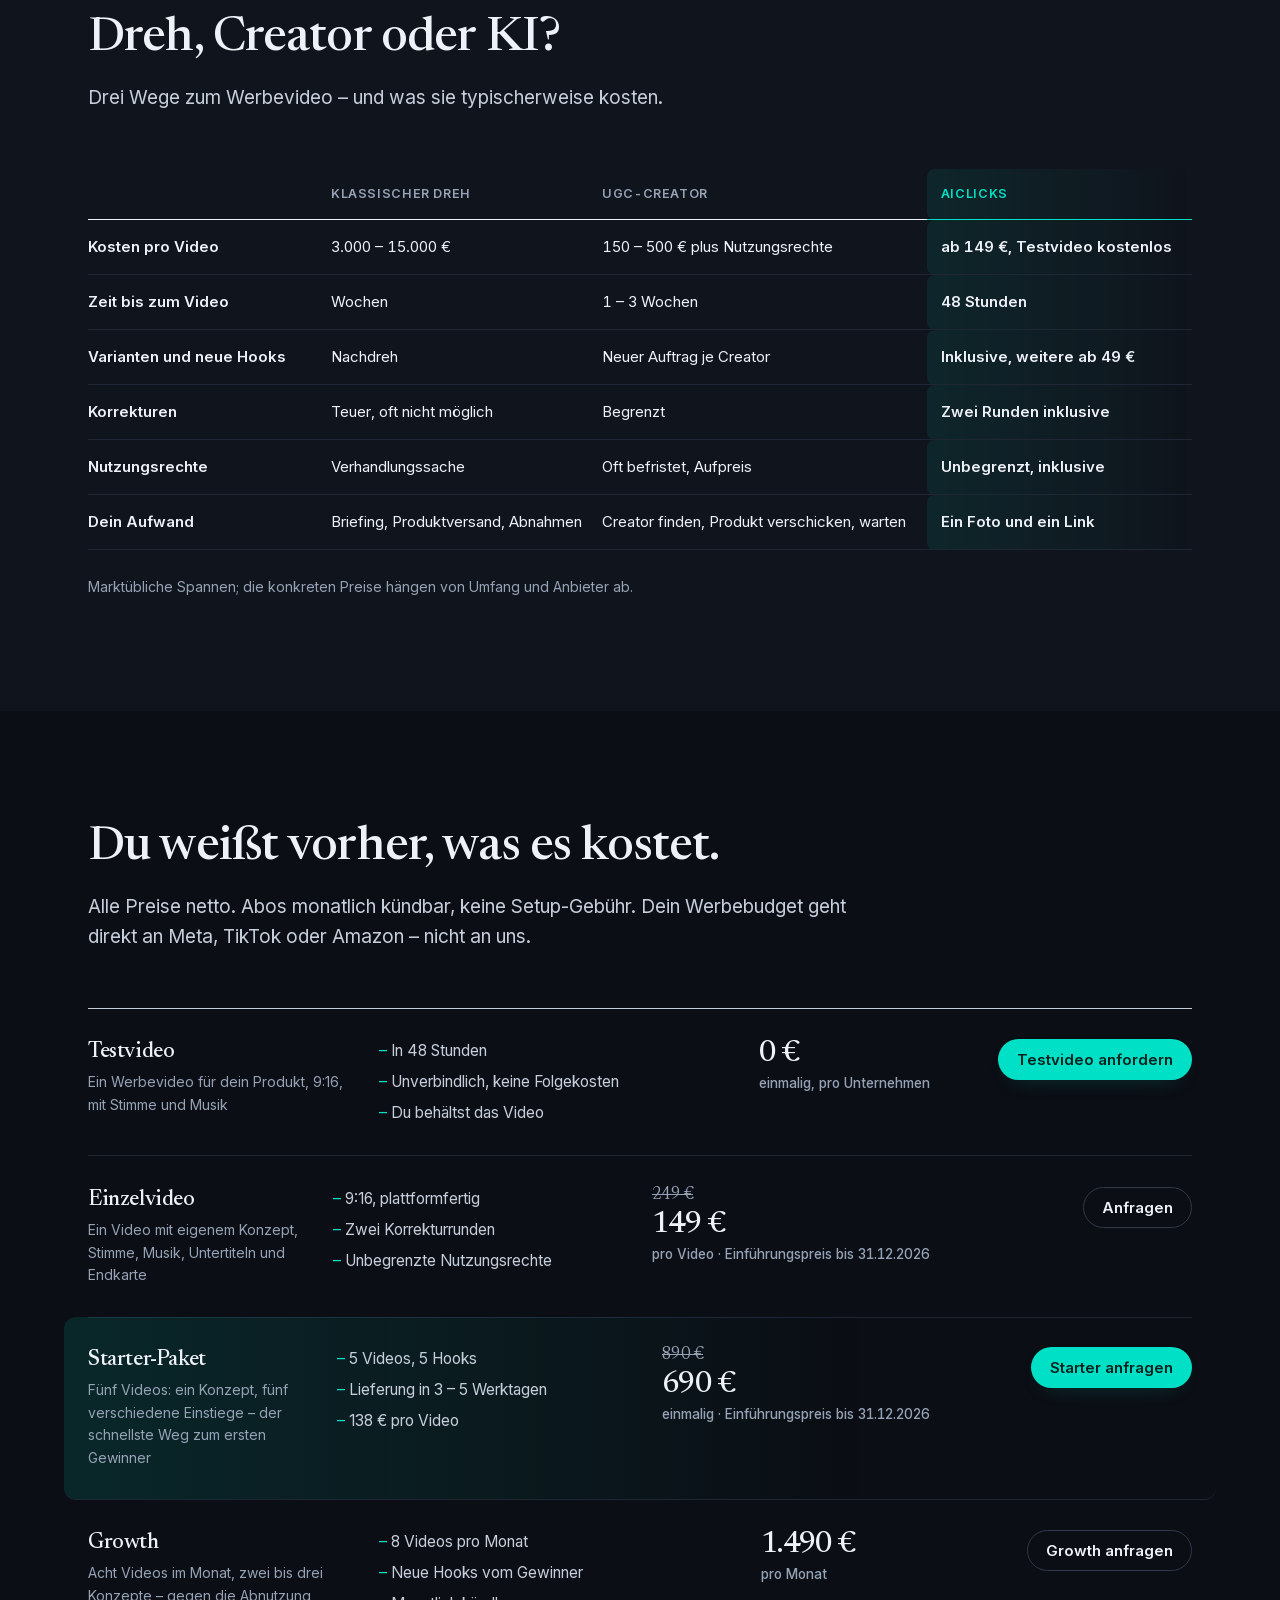
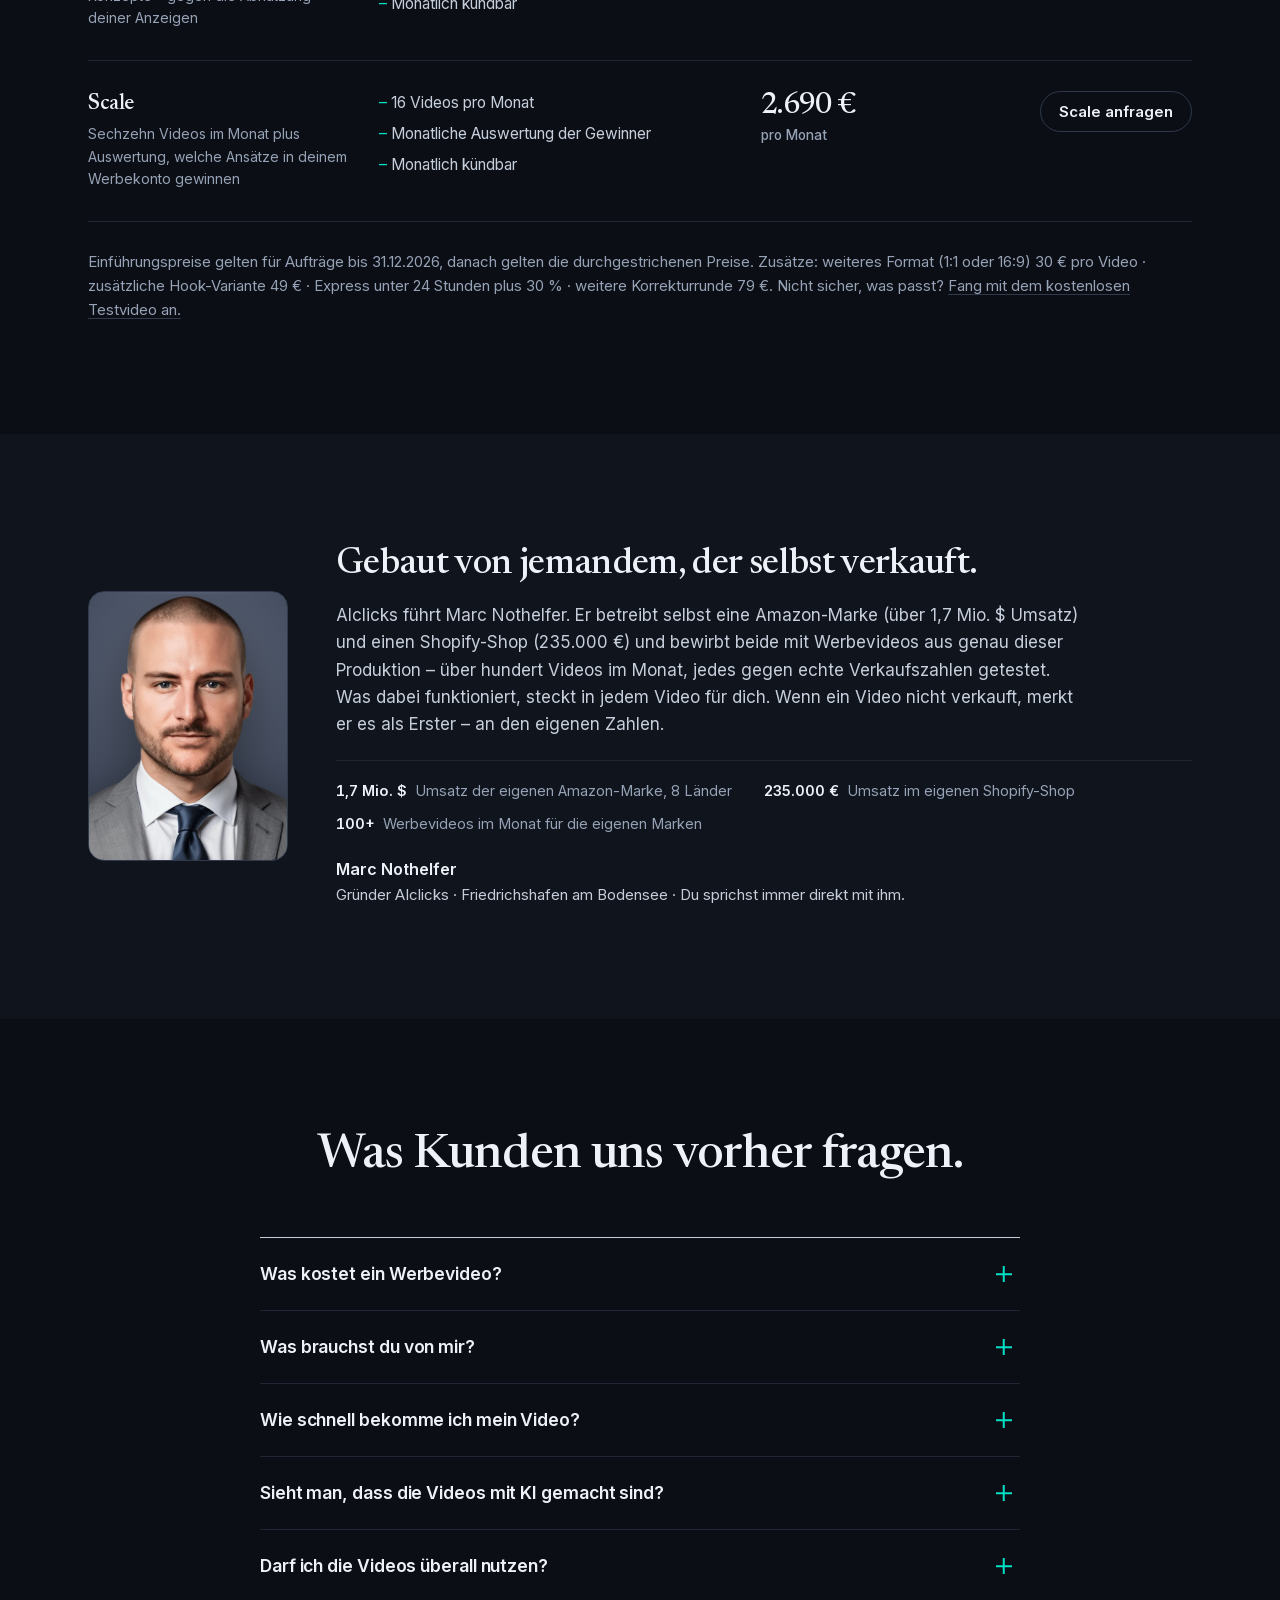
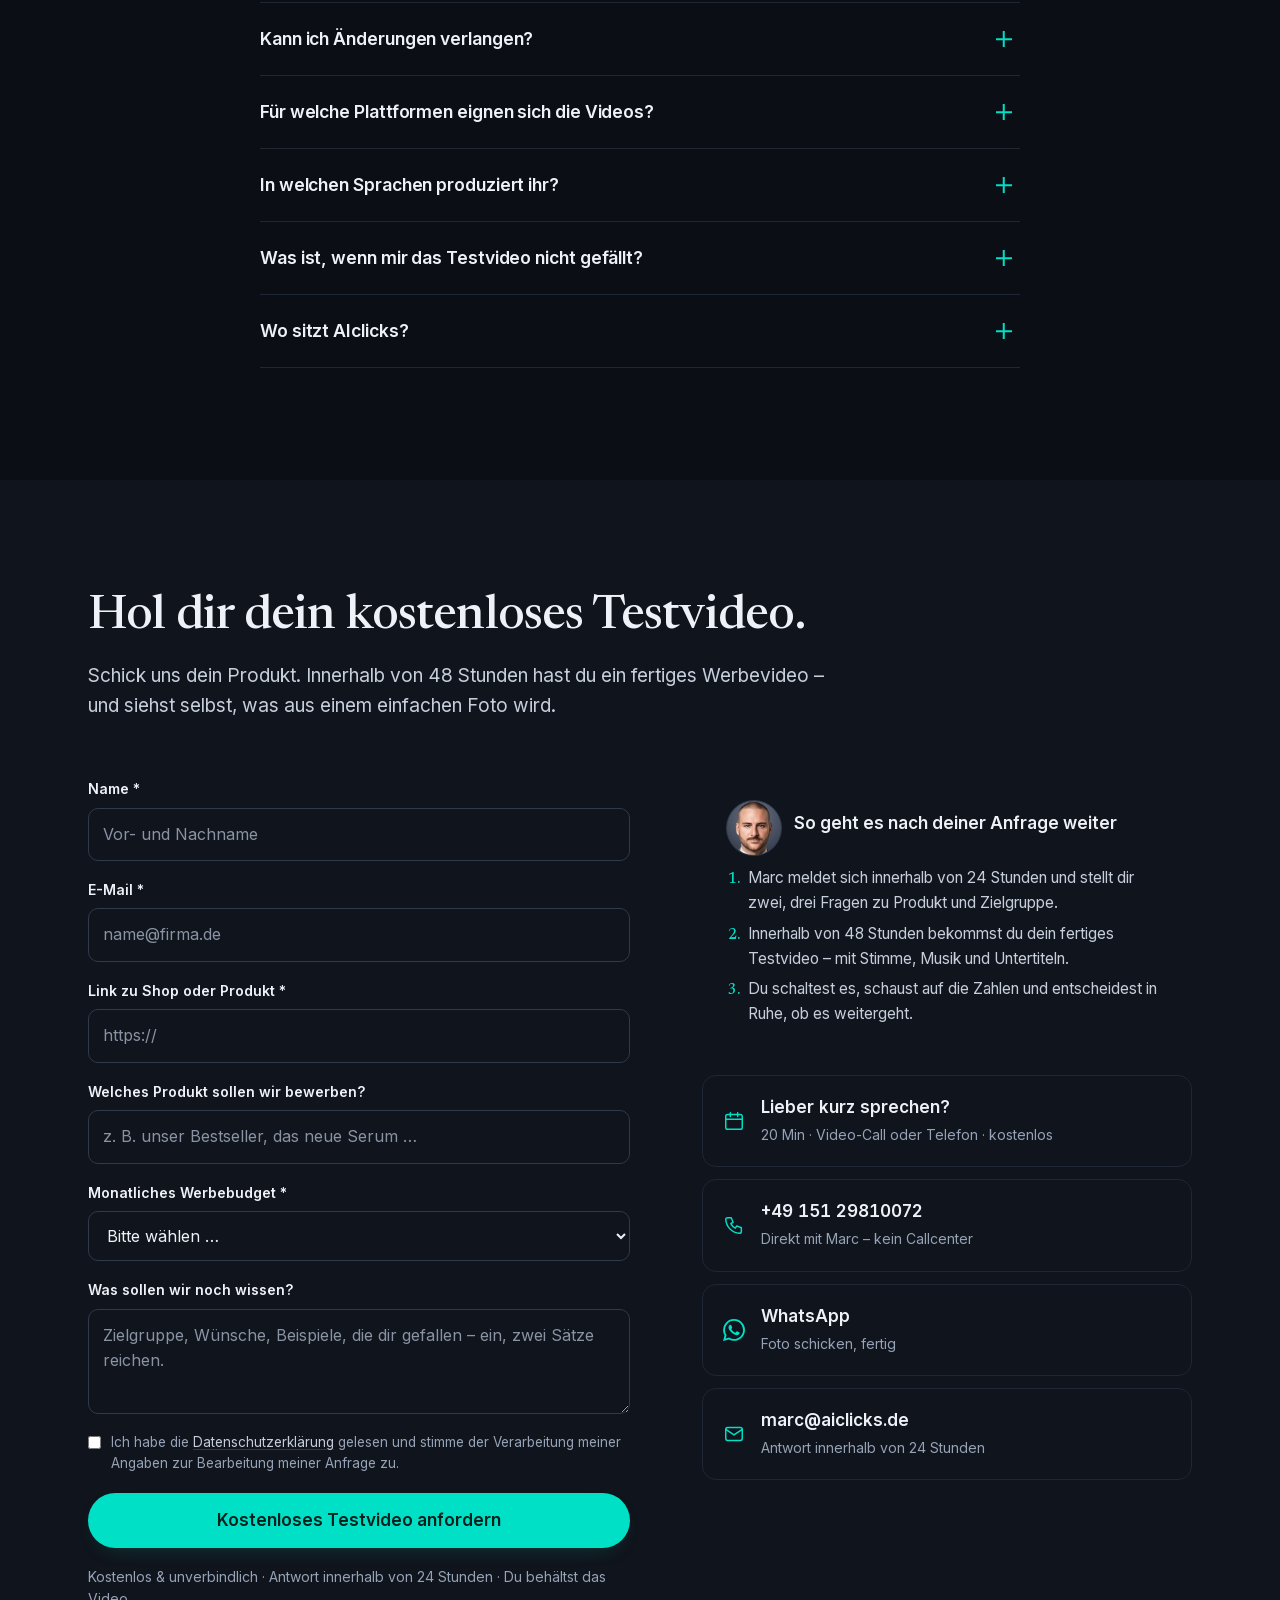
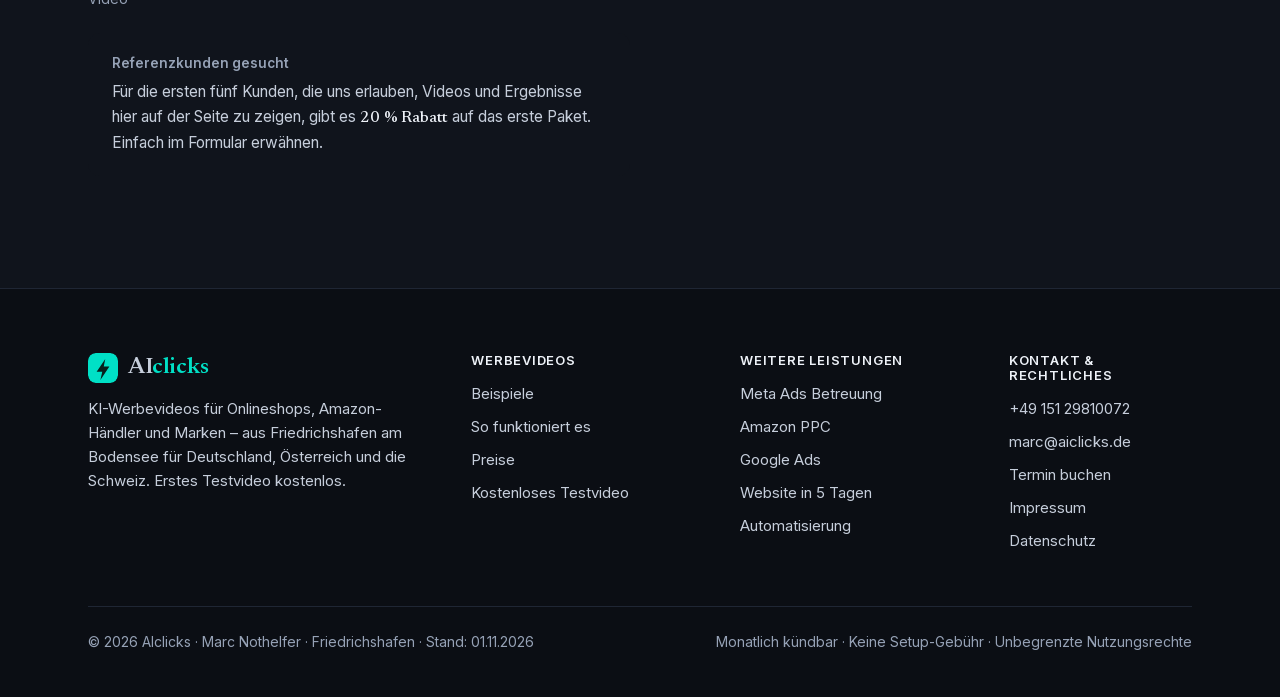
==== commit 901a54e3: "Hero-Phone kompakter, Showreel-Poster (Uhr statt Kaffee) Co-Authored-By: Claude Fable 5.1 <noreply@a" ====
--- a/index.html
+++ b/index.html
@@ -252,7 +252,7 @@
     </div>
     <div class="vid-grid">
       <figure class="phone vid" data-vid>
-        <video src="/media/showreel-handyfoto.mp4" poster="/media/showreel-handyfoto.jpg" preload="none" playsinline aria-label="Video: Vom Handyfoto zur Werbung – fünf Produkte"></video>
+        <video src="/media/showreel-handyfoto.mp4" poster="/media/showreel-handyfoto-b.jpg" preload="none" playsinline aria-label="Video: Vom Handyfoto zur Werbung – fünf Produkte"></video>
         <button class="play" type="button" aria-label="Video abspielen"><svg viewBox="0 0 24 24" fill="currentColor" aria-hidden="true"><path d="M8 5v14l11-7z"/></svg></button>
         <figcaption><b>Handyfoto → Werbung</b>Fünf Produkte, ein Prinzip: Du schickst ein Foto, wir liefern die Anzeige.</figcaption>
       </figure>
--- a/styles.css
+++ b/styles.css
@@ -513,3 +513,8 @@
 @media(max-width:1100px){.vid-grid{grid-template-columns:repeat(3,1fr)}}
 @media(max-width:700px){.vid-grid{grid-template-columns:repeat(2,1fr);gap:16px}}
 @media(prefers-reduced-motion:reduce){.js .mo{opacity:1;transform:none;transition:none}.phone-hero{transition:none}}
+/* Hero-Phone kompakter (03.11.2026, Marc: zu groß/zu lang) */
+.phone-hero{max-width:236px;aspect-ratio:9/17.2;border-radius:36px;padding:8px}
+.phone-hero video{border-radius:28px}
+.phone-hero::before{width:70px;height:18px;top:14px}
+@media(max-width:700px){.phone-hero{max-width:210px}}
